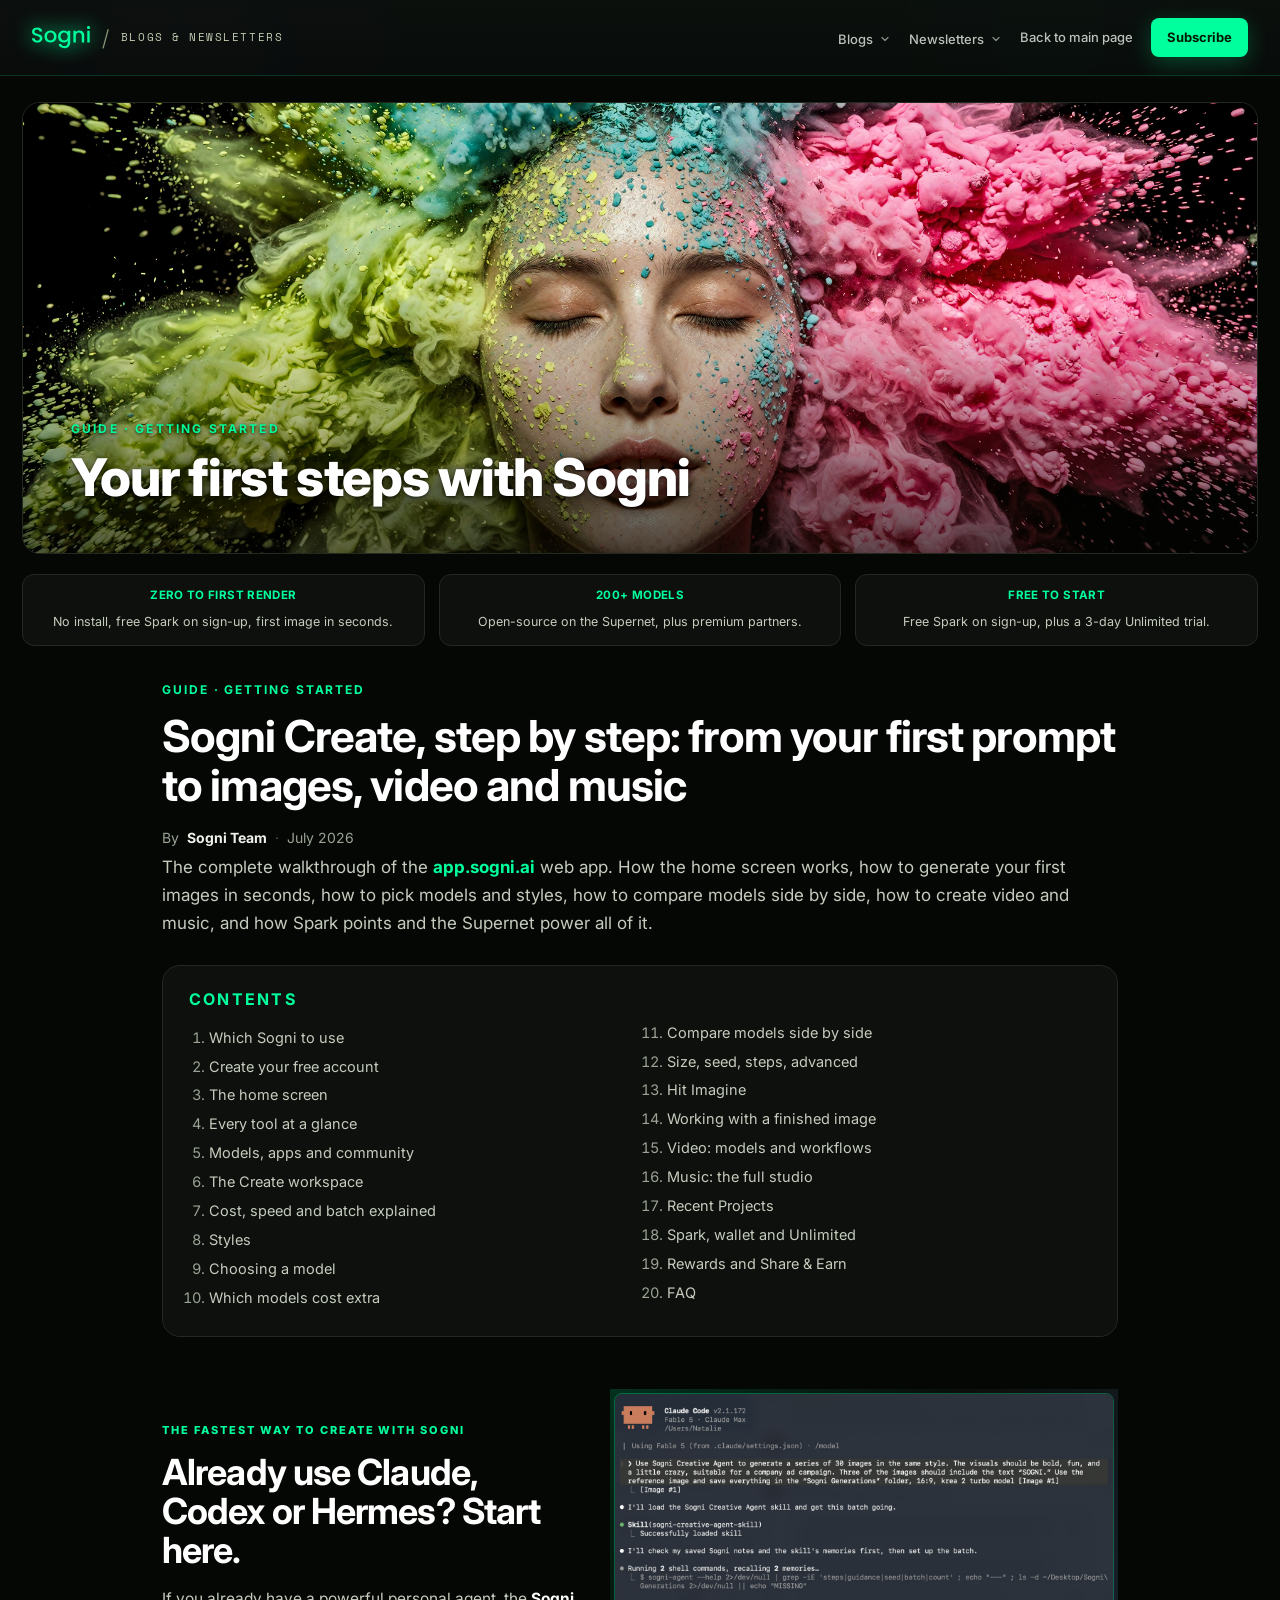
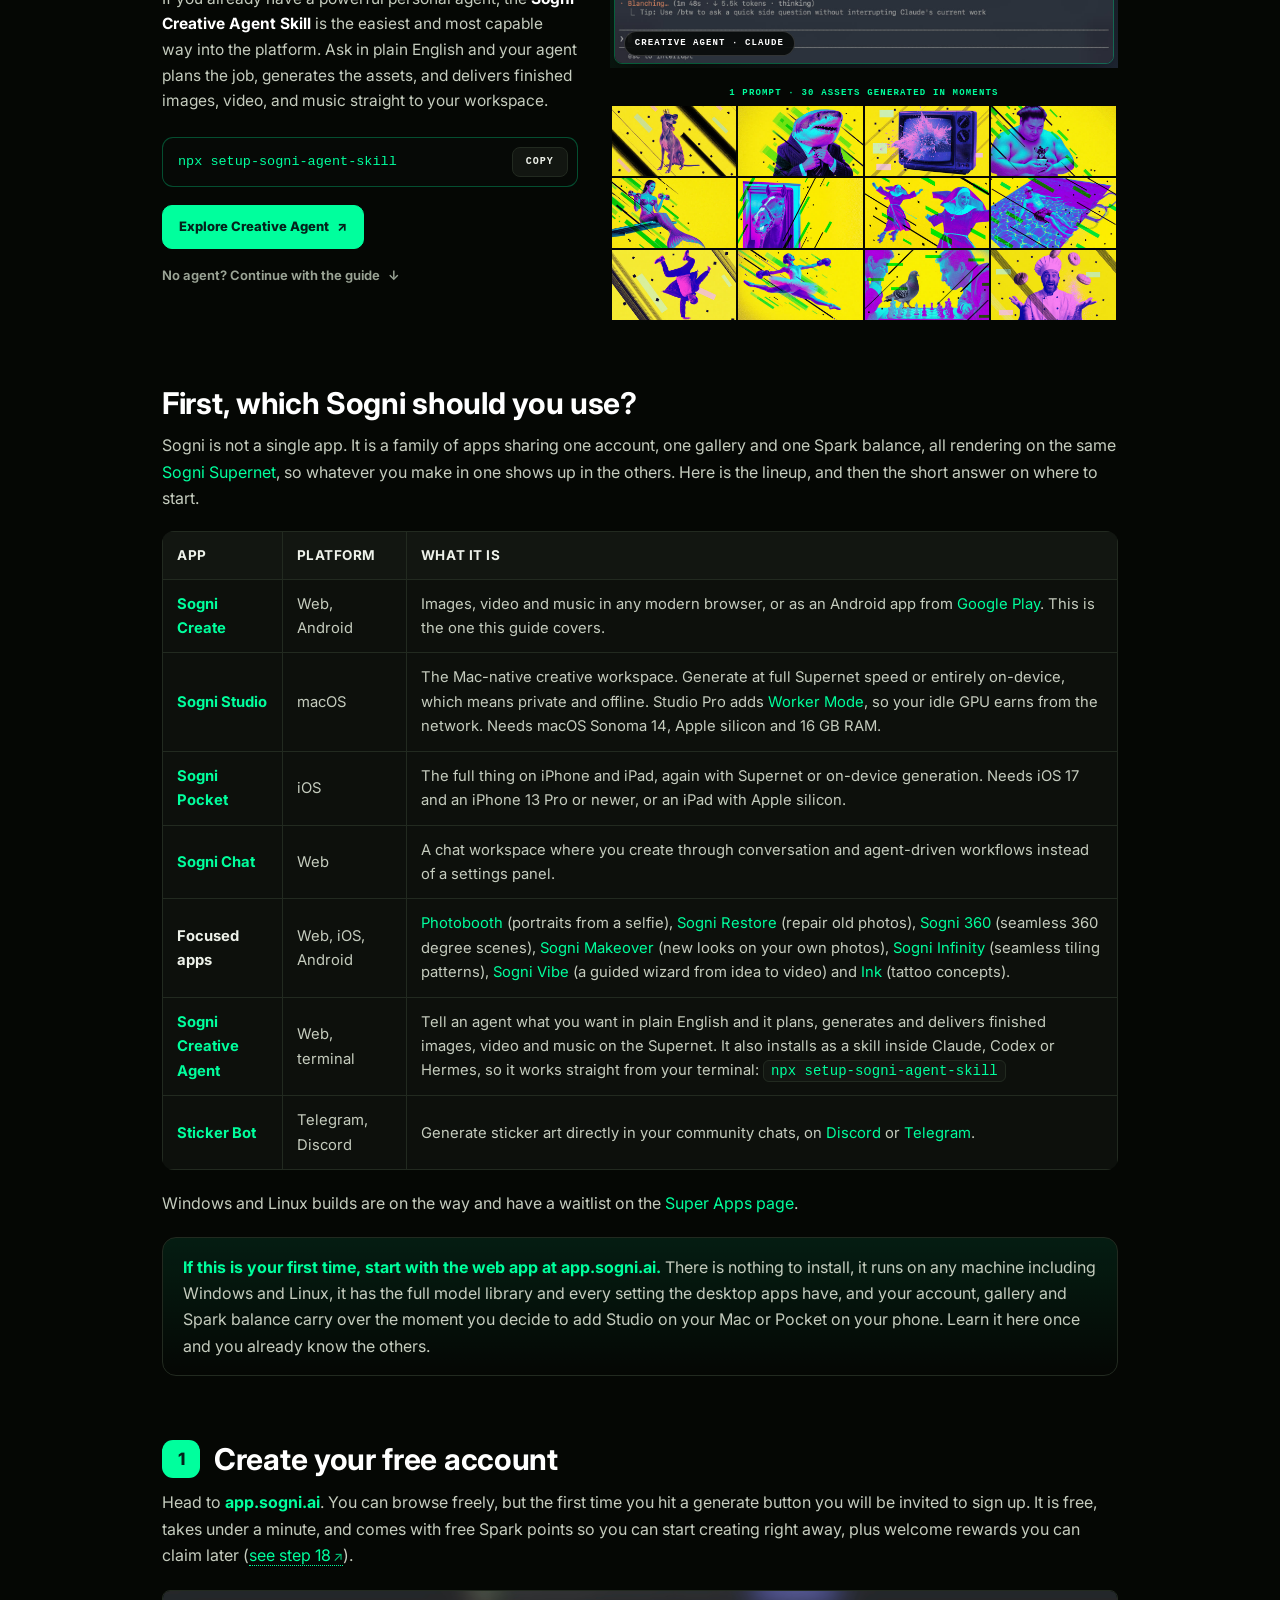
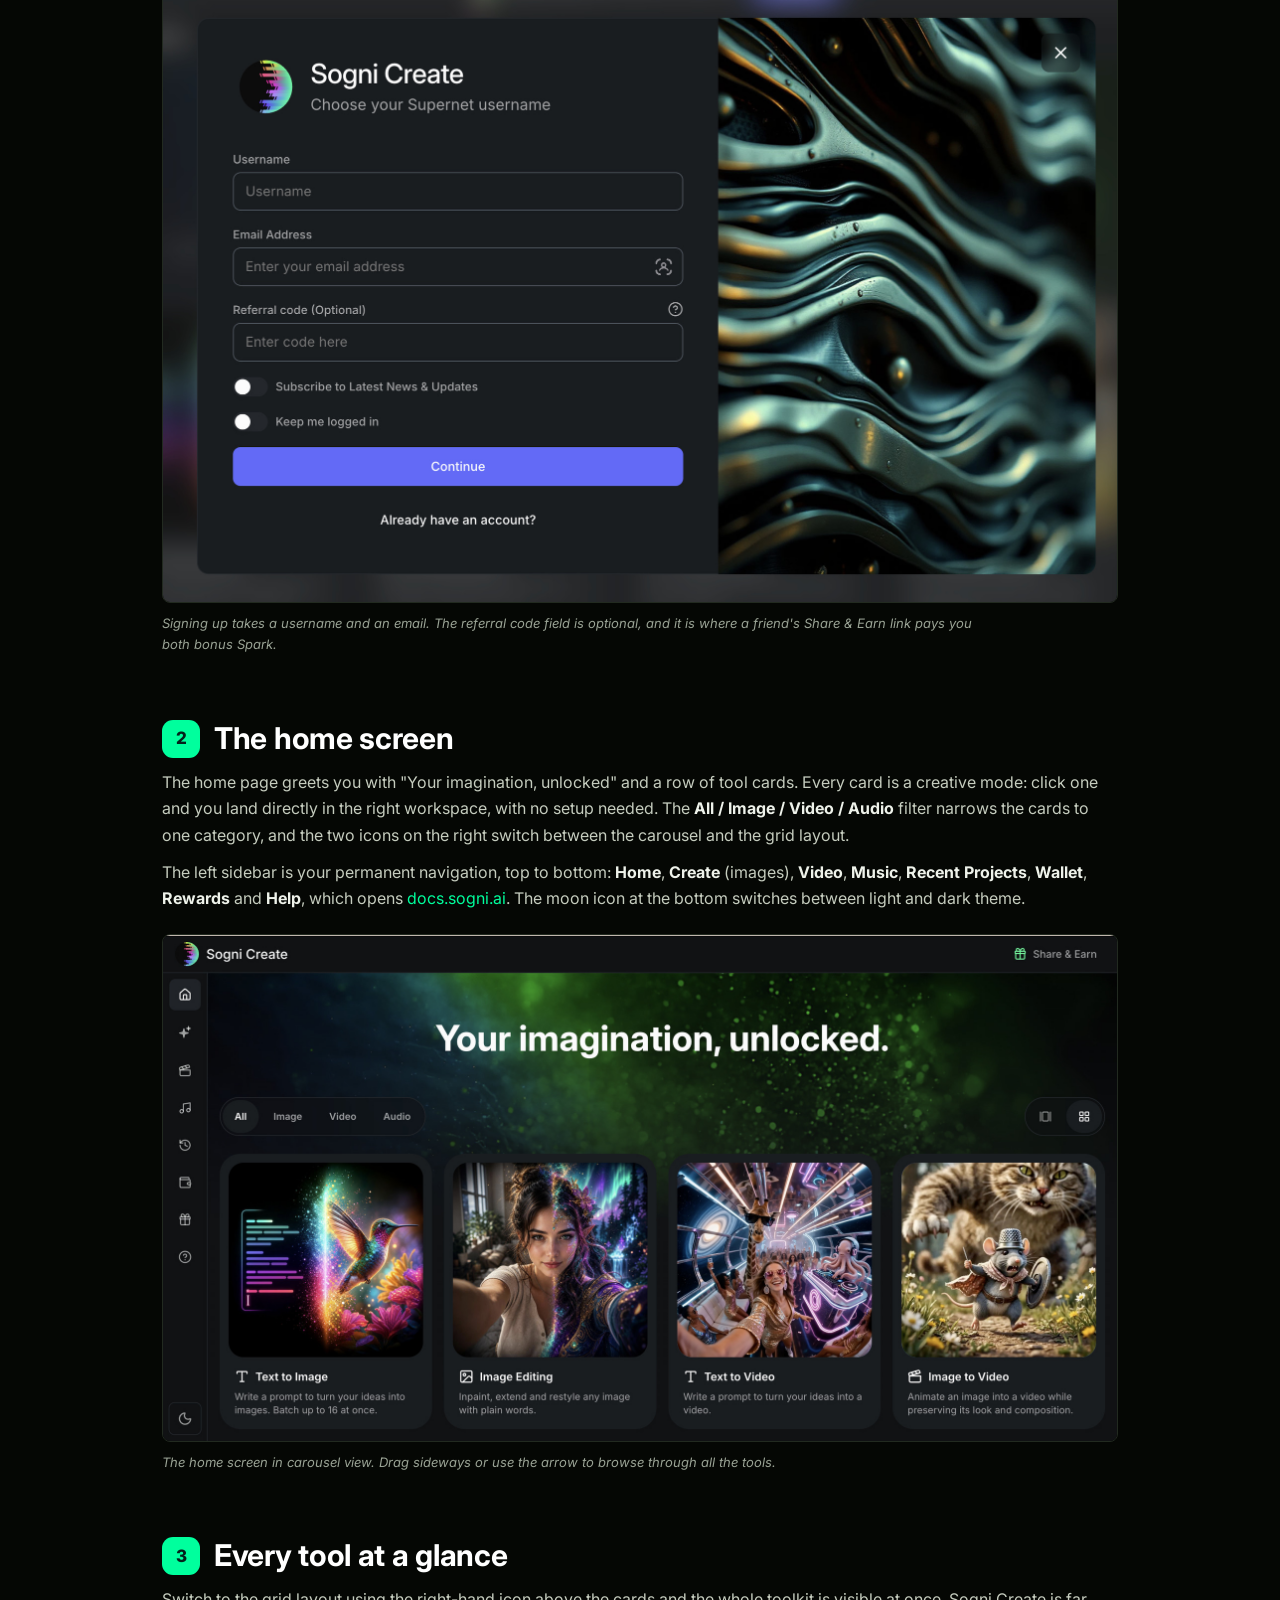
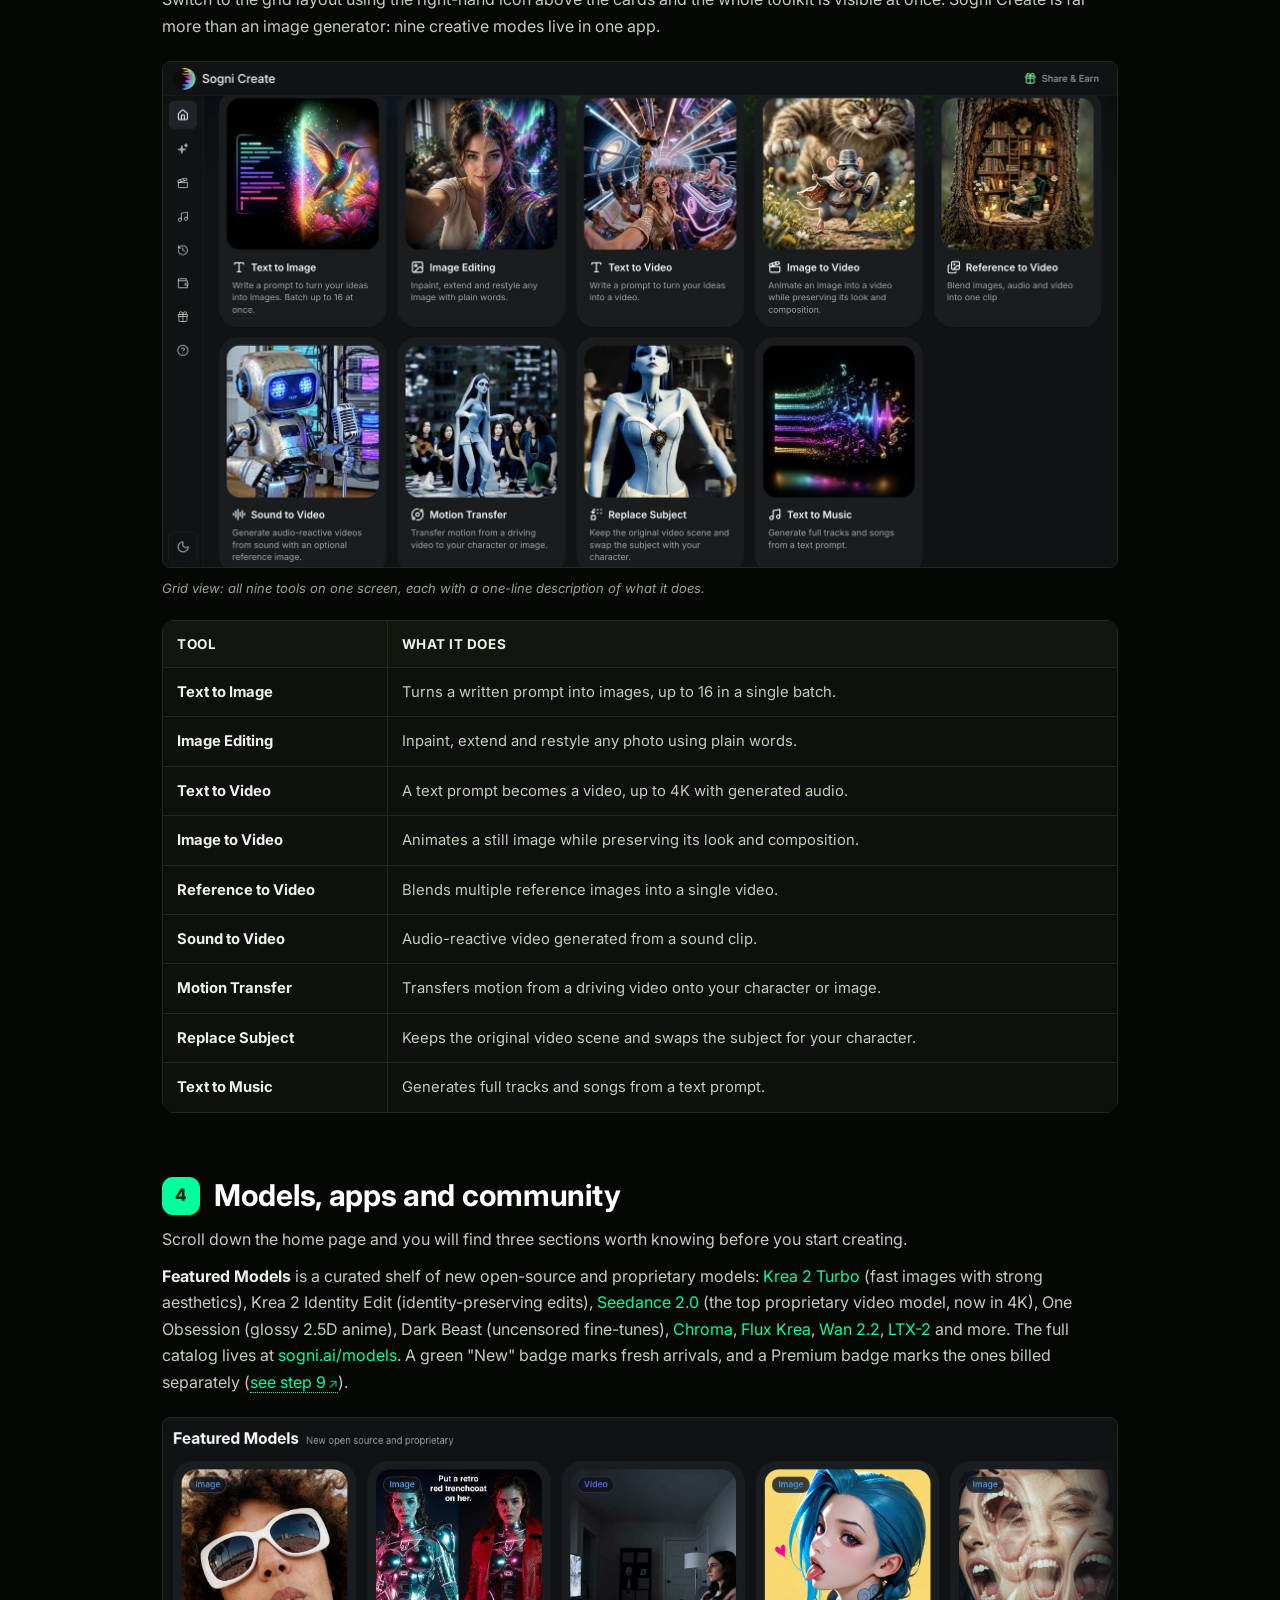
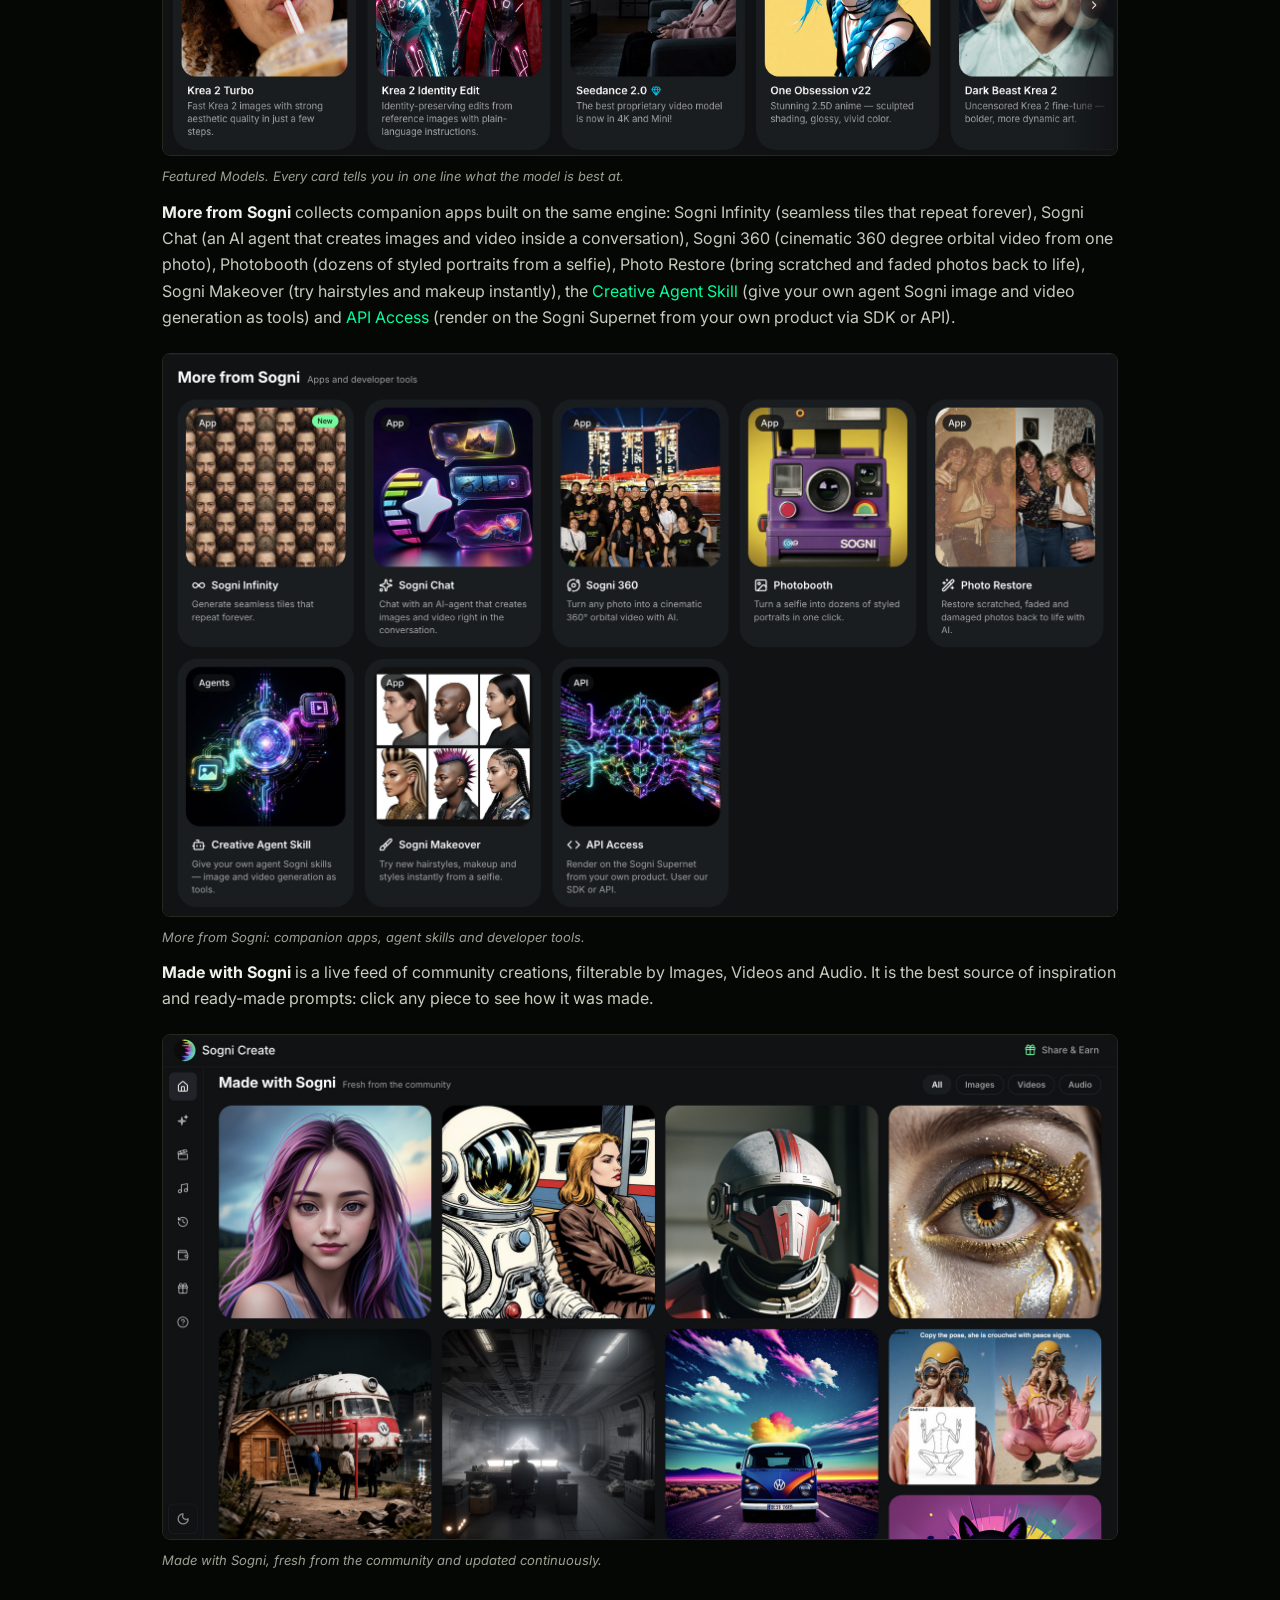
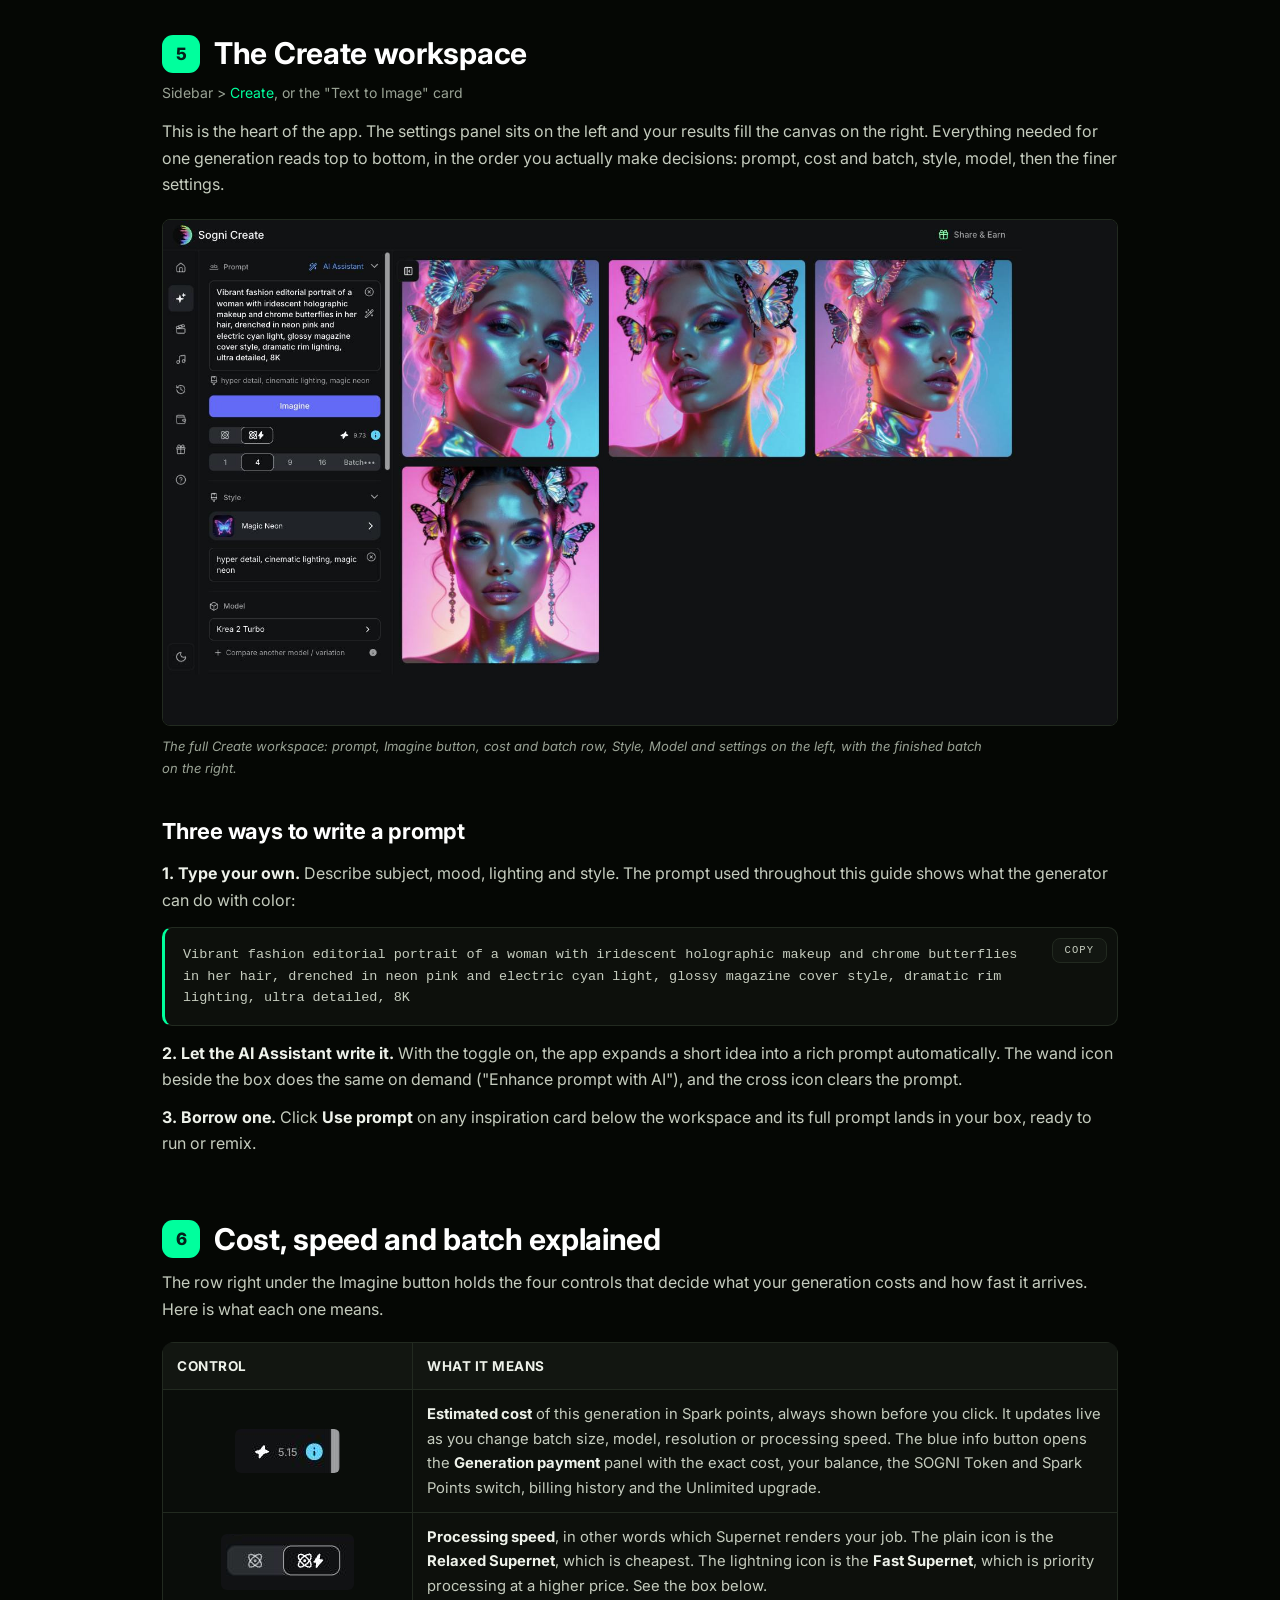
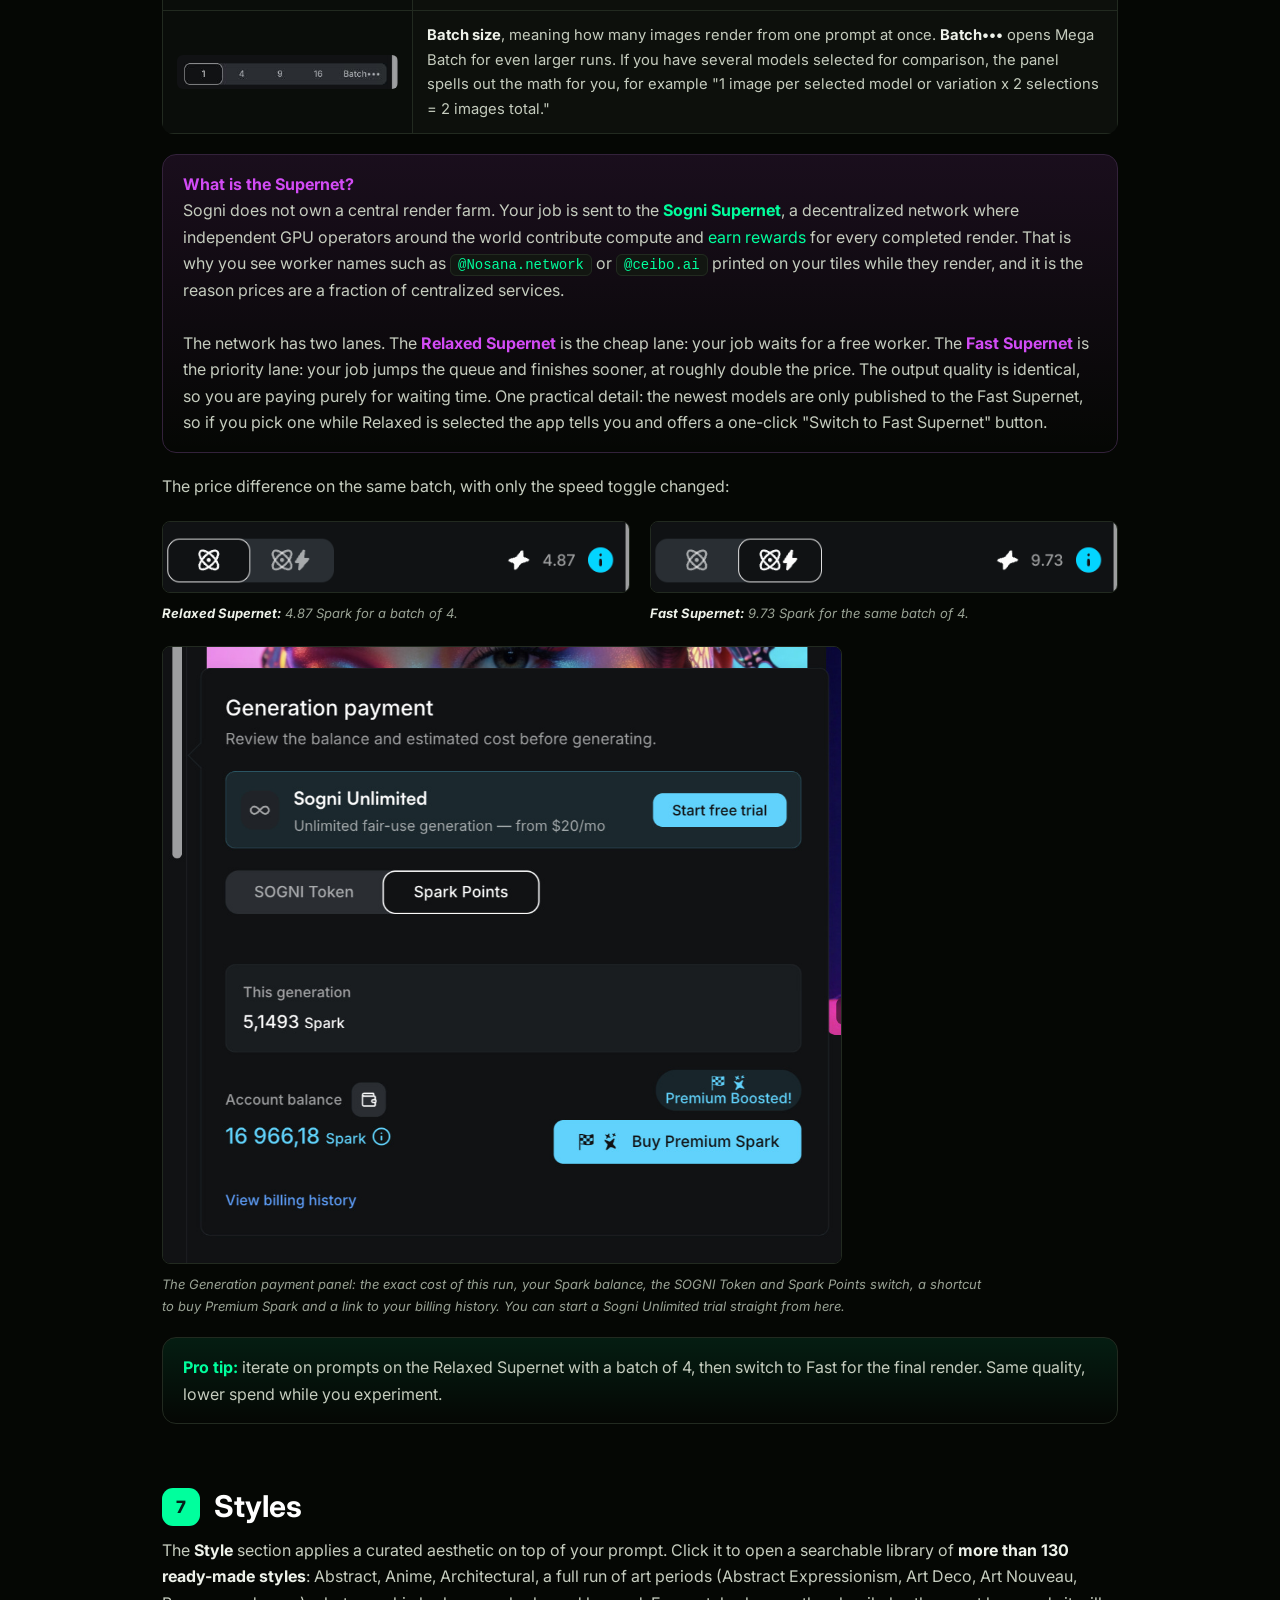
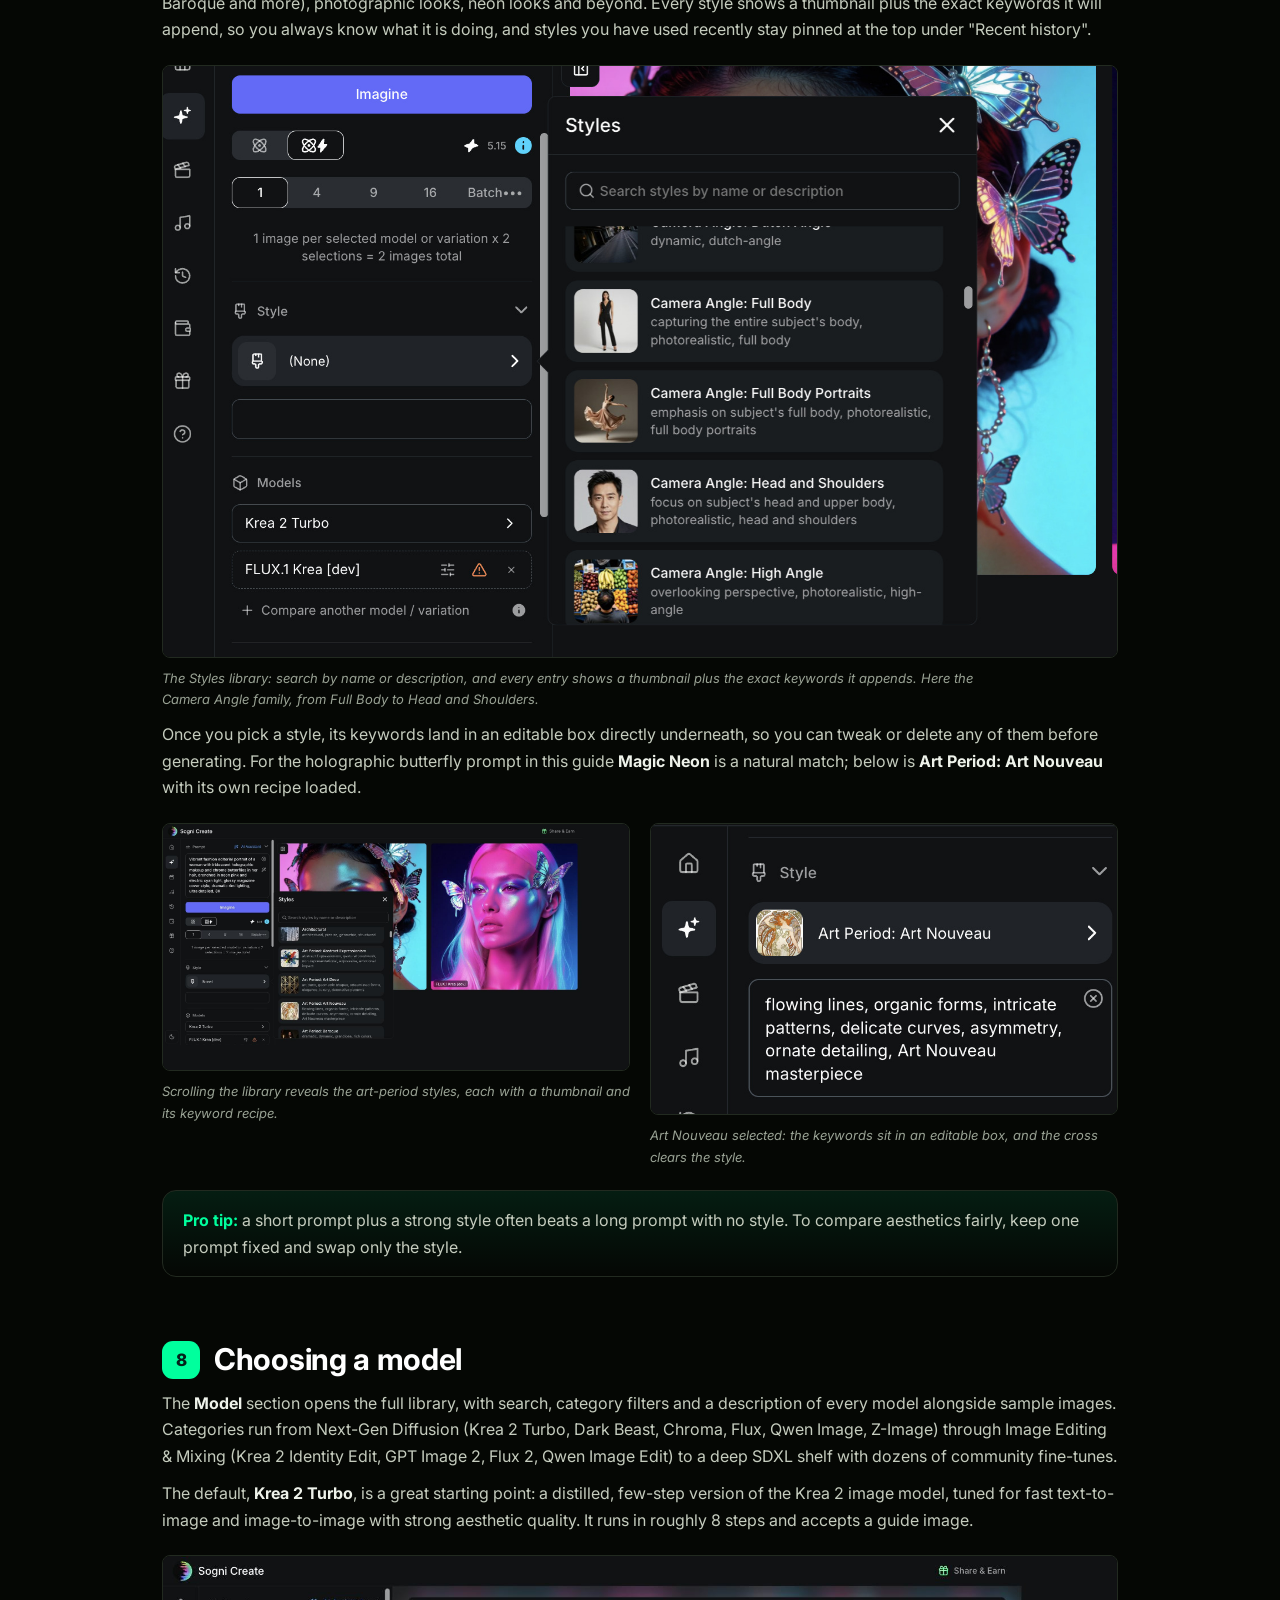
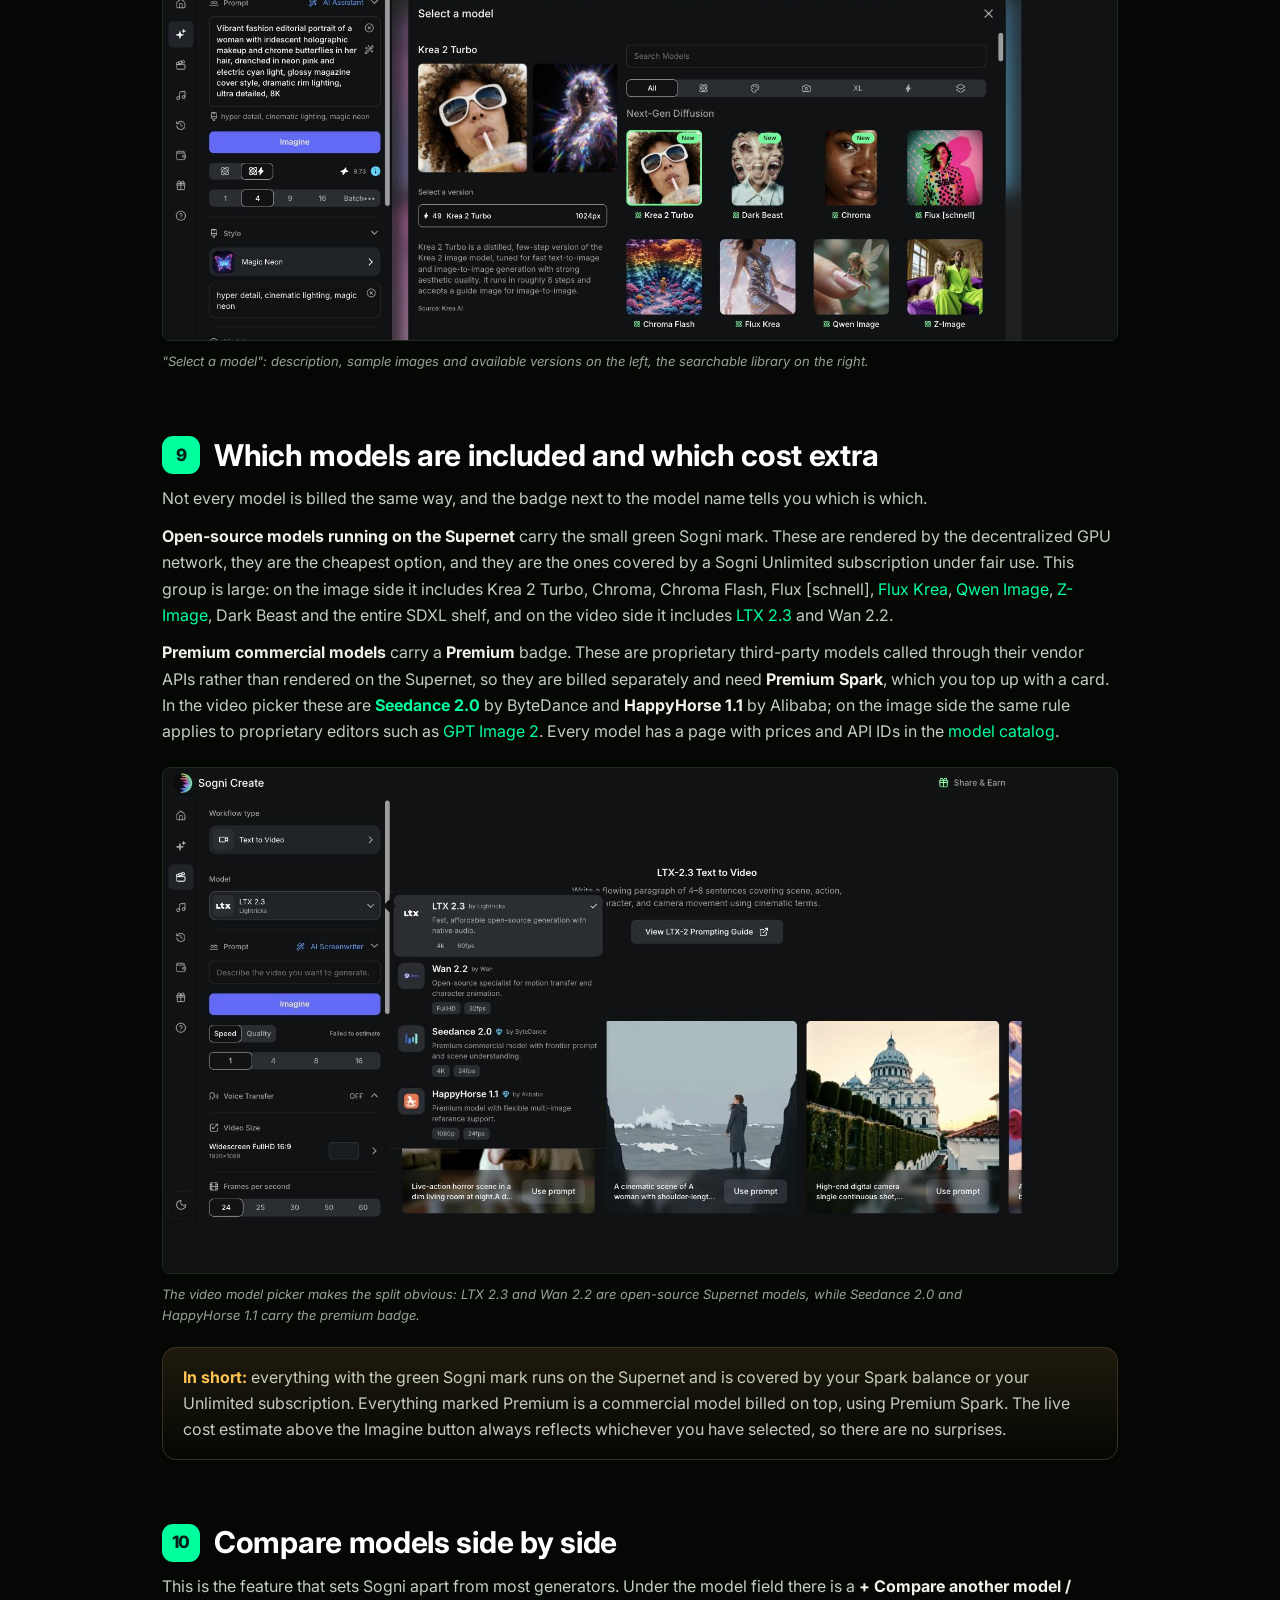
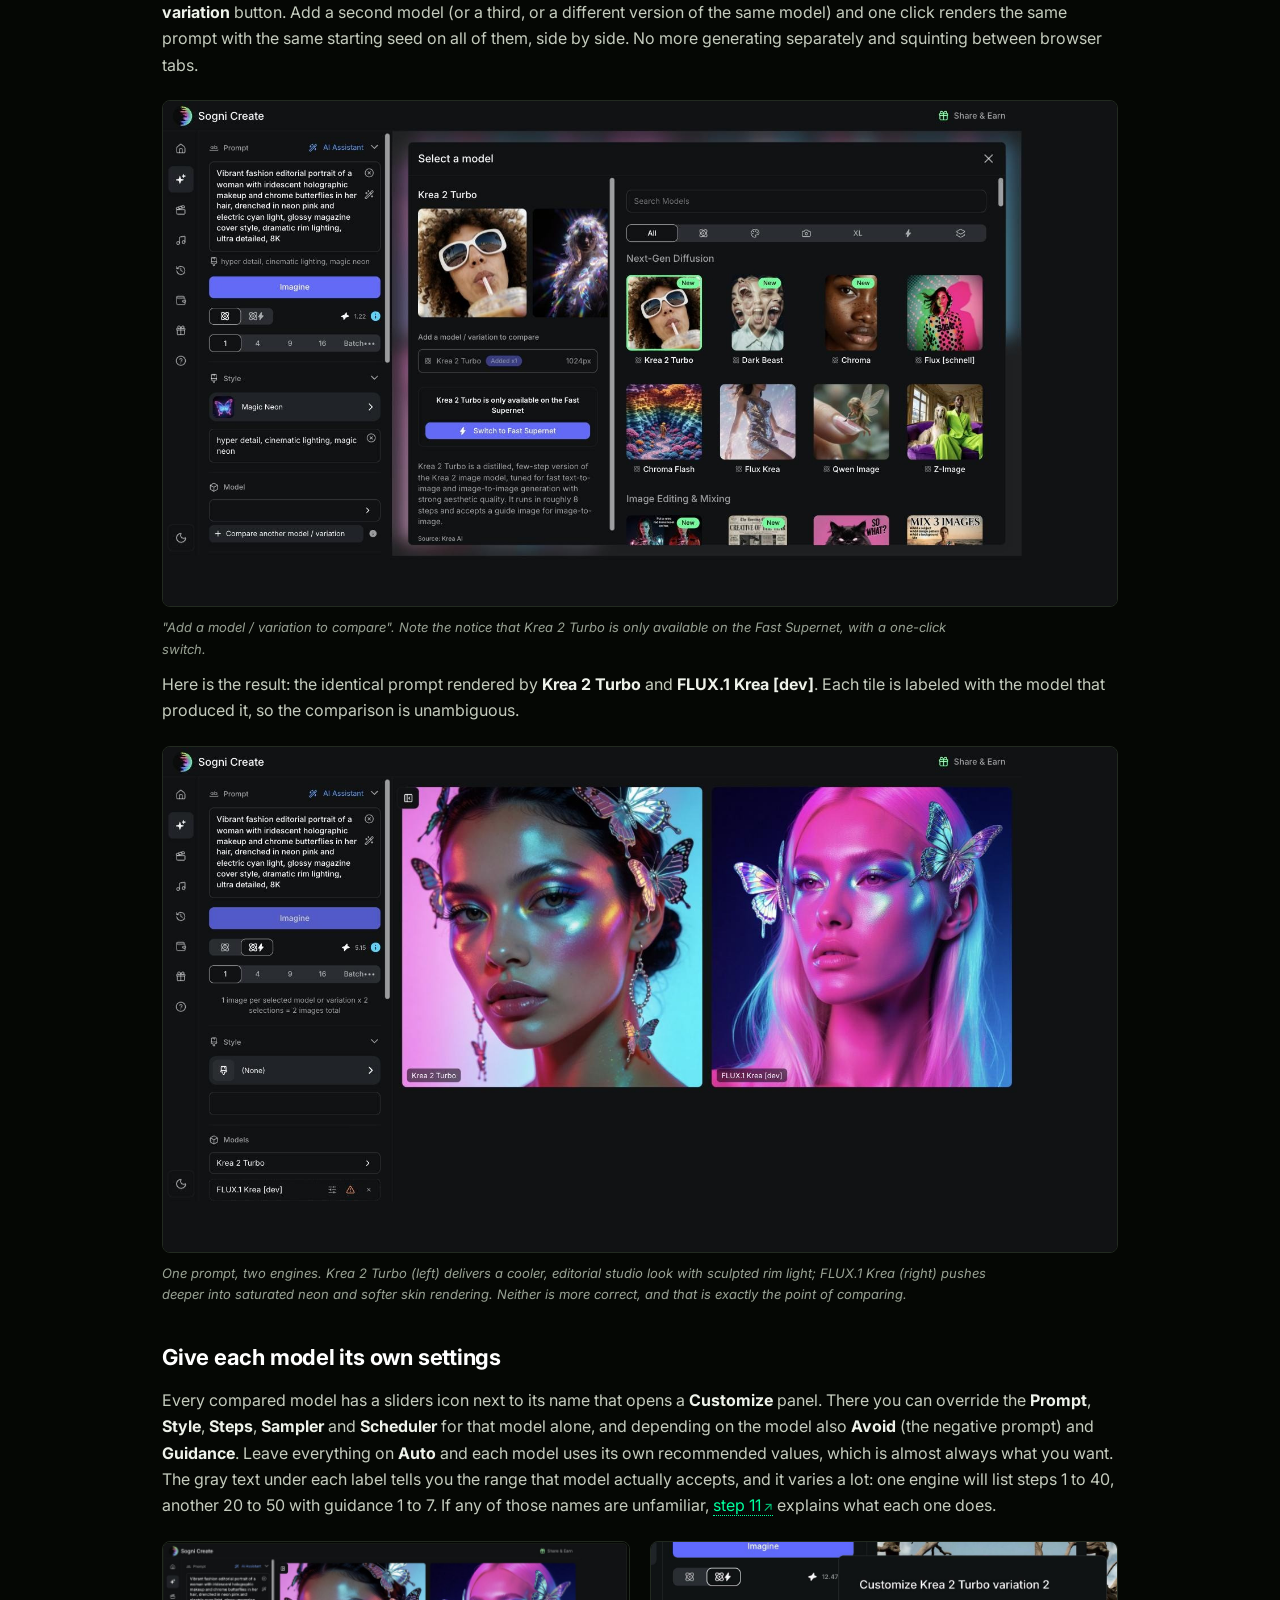
==== onboarding/index.html @ 3fb86280 "fix: open up agent preface layout" ====
<!DOCTYPE html>
<html lang="en-US">
<head>
<meta charset="UTF-8">
<meta name="viewport" content="width=device-width, initial-scale=1.0, viewport-fit=cover">

  <link rel="icon" type="image/png" sizes="32x32" href="https://blog.sogni.ai/assets/sogni-favicon-32.png?v=sogni1">
  <link rel="shortcut icon" type="image/png" href="https://blog.sogni.ai/assets/sogni-favicon-32.png?v=sogni1">
  <link rel="apple-touch-icon" sizes="256x256" href="https://blog.sogni.ai/assets/sogni-apple-touch.png?v=sogni1">
<title>Your First Steps with Sogni | The Complete Sogni Create Guide</title>
<meta name="description" content="The complete walkthrough of Sogni Create on the web: home screen, prompts, Spark costs, the Supernet, 130+ styles, the model library, side-by-side model comparison, LoRAs, video, music and rewards.">
<link rel="canonical" href="https://natalieart.github.io/blogs-newsletters/onboarding/">
<meta property="og:type" content="article">
<meta property="og:site_name" content="Sogni">
<meta property="og:url" content="https://natalieart.github.io/blogs-newsletters/onboarding/">
<meta property="og:title" content="Your first steps with Sogni">
<meta property="og:description" content="From your first prompt to images, video and music. Every panel, every setting and every cost in the Sogni Create web app, explained in order.">
<meta property="og:image" content="https://natalieart.github.io/blogs-newsletters/onboarding/assets/hero.jpg?v=onboarding-20260730">
<meta property="og:image:secure_url" content="https://natalieart.github.io/blogs-newsletters/onboarding/assets/hero.jpg?v=onboarding-20260730">
<meta property="og:image:width" content="2048">
<meta property="og:image:height" content="935">
<meta property="og:image:alt" content="Your first steps with Sogni — the complete Sogni Create guide.">
<meta name="twitter:card" content="summary_large_image">
<meta name="twitter:title" content="Your first steps with Sogni">
<meta name="twitter:description" content="From your first prompt to images, video and music. The complete guide to the Sogni Create web app.">
<meta name="twitter:image" content="https://natalieart.github.io/blogs-newsletters/onboarding/assets/hero.jpg?v=onboarding-20260730">
<meta name="twitter:image:alt" content="Your first steps with Sogni — the complete Sogni Create guide.">
<meta property="article:author" content="Sogni Team">
<meta property="article:published_time" content="2026-07-30">
<style>

  :root{
    --bg:#050704; --panel:#0d100c; --panel-2:#121611; --line:#222a20;
    --ink:#eef2ea; --muted:#9aa395; --soft:#c5ccbe;
    --accent:#00ff9d; --on-accent:#04221b; --magenta:#d24bf5;
    --radius:18px; --colw:1000px; --maxw:1440px;
  }
  *{box-sizing:border-box}
  html{scroll-behavior:smooth}
  body{margin:0;background:var(--bg);color:var(--ink);
    font-family:-apple-system,BlinkMacSystemFont,"Segoe UI",Inter,Helvetica,Arial,sans-serif;
    line-height:1.65;-webkit-font-smoothing:antialiased;overflow-x:hidden;font-size:16px}
  a{color:var(--accent);text-decoration:none}
  a:hover{text-decoration:underline}
  img,video{max-width:100%;display:block}

  .band{max-width:var(--maxw);margin:0 auto;padding:0 22px}
  .wrap{max-width:var(--colw);margin:0 auto;padding:34px 22px 90px}

  /* hero banner */
  .hero-banner{position:relative;margin:0 auto;max-width:var(--maxw);border-radius:var(--radius);
    overflow:hidden;border:1px solid var(--line);background:#050704}
  .hero-banner img{width:100%;height:clamp(300px,50vh,520px);object-fit:cover;object-position:center 68%}
  .hero-banner .hero-scrim{position:absolute;inset:0;pointer-events:none;
    background:linear-gradient(180deg,rgba(4,6,3,0) 0%,rgba(4,6,3,0) 46%,rgba(4,6,3,.28) 74%,rgba(4,6,3,.62) 100%)}
  .hero-banner .hero-cap{position:absolute;left:0;right:0;bottom:0;padding:clamp(20px,4.4vw,48px)}
  .hero-banner .hero-eyebrow{display:block;font-size:12px;letter-spacing:.18em;text-transform:uppercase;
    color:var(--accent);font-weight:700;margin-bottom:12px;text-shadow:0 1px 3px rgba(0,0,0,.8),0 3px 14px rgba(0,0,0,.55)}
  .hero-banner .hero-h{font-size:clamp(26px,4.4vw,52px);line-height:1.06;letter-spacing:-.02em;margin:0;
    color:#fff;font-weight:800;max-width:22ch;
    text-shadow:0 1px 3px rgba(0,0,0,.6),0 3px 14px rgba(0,0,0,.5),0 8px 40px rgba(0,0,0,.35)}

  /* quick facts */
  .pills{display:flex;flex-wrap:wrap;gap:14px;margin:20px auto 0;max-width:var(--maxw);padding:0 22px}
  .pill{flex:1 1 240px;background:var(--panel);border:1px solid var(--line);border-radius:12px;padding:11px 15px;text-align:center}
  .pill b{display:block;color:var(--accent);font-size:11.5px;letter-spacing:.03em;text-transform:uppercase;margin-bottom:2px}
  .pill span{color:var(--soft);font-size:12.5px;line-height:1.4}

  /* typography */
  .eyebrow{display:block;font-size:12px;letter-spacing:.16em;text-transform:uppercase;color:var(--accent);margin-bottom:12px;font-weight:700}
  h1.title{font-size:clamp(28px,4.4vw,44px);line-height:1.12;margin:.1em 0 .35em;letter-spacing:-.02em;color:#fff}
  .lead{font-size:17px;color:var(--soft);margin:0 0 6px}
  .byline{display:flex;flex-wrap:wrap;align-items:center;gap:8px;color:var(--muted);font-size:14px;margin:10px 0 4px}
  .byline b{color:var(--ink);font-weight:700}
  .byline .sep{opacity:.5}

  h2{font-size:clamp(22px,3vw,30px);line-height:1.18;margin:64px 0 8px;letter-spacing:-.01em;
    color:#fff;scroll-margin-top:96px;display:flex;align-items:center;gap:14px}
  h2 .stepnum{flex:none;display:inline-flex;align-items:center;justify-content:center;background:var(--accent);
    color:var(--on-accent);border-radius:11px;width:38px;height:38px;font-size:17px;font-weight:800;
    margin:0;line-height:1}
  .toc h2{display:block}
  h3{font-size:clamp(18px,2.1vw,22px);margin:34px 0 6px;letter-spacing:-.01em;color:#fff}
  p{margin:11px 0;color:var(--soft)}
  strong,b{color:var(--ink)}
  .sub{color:var(--muted);font-size:14px;margin:0 0 14px}

  /* contents */
  .toc{background:var(--panel);border:1px solid var(--line);border-radius:var(--radius);padding:24px 26px;margin:28px 0 6px}
  .toc h2{margin:0 0 12px;font-size:16px;letter-spacing:.14em;text-transform:uppercase;color:var(--accent)}
  .toc ol{margin:0;padding-left:20px;columns:2;column-gap:34px;color:var(--muted)}
  .toc li{margin:5px 0;font-size:14.5px}
  .toc a{color:var(--soft)}
  .toc a:hover{color:var(--accent);text-decoration:none}

  /* agent-first preface */
  .agent-preface{margin:52px 0 34px;border:0;border-radius:0;overflow:visible;background:none;box-shadow:none}
  .agent-preface-grid{display:grid;grid-template-columns:minmax(0,.9fr) minmax(400px,1.1fr);align-items:center;gap:32px;min-height:0}
  .agent-preface-copy{display:flex;flex-direction:column;justify-content:center;padding:0}
  .agent-preface-label{display:block;margin:0 0 14px;color:var(--accent);font-size:11px;font-weight:800;
    letter-spacing:.18em;text-transform:uppercase}
  .agent-preface h2{display:block;margin:0 0 16px;font-size:clamp(25px,3.2vw,36px);line-height:1.08;
    letter-spacing:-.025em;scroll-margin-top:110px}
  .agent-preface p{margin:0;color:var(--soft);font-size:15.5px;line-height:1.65}
  .agent-preface p strong{color:#fff}
  .agent-command{display:flex;align-items:center;gap:12px;margin:23px 0 18px;padding:9px 9px 9px 15px;
    border:1px solid rgba(0,255,157,.28);border-radius:11px;background:#060906;min-width:0}
  .agent-command code{flex:1;min-width:0;padding:0;border:0;background:transparent;color:var(--accent);
    font-size:13.5px;white-space:nowrap;overflow-x:auto;scrollbar-width:thin}
  .agent-copy{flex:none;border:1px solid var(--line);border-radius:8px;background:var(--panel-2);color:var(--ink);
    padding:9px 13px;font:700 10px/1 ui-monospace,SFMono-Regular,Menlo,monospace;letter-spacing:.1em;
    text-transform:uppercase;cursor:pointer;transition:background .18s,border-color .18s,color .18s}
  .agent-copy:hover,.agent-copy:focus-visible{border-color:var(--accent);color:var(--accent);outline:none}
  .agent-copy.done{background:var(--accent);border-color:var(--accent);color:var(--on-accent)}
  .agent-preface-actions{display:flex;align-items:center;flex-wrap:wrap;gap:12px}
  .agent-preface-actions a{display:inline-flex;align-items:center;justify-content:center;gap:8px;min-height:44px;
    border-radius:10px;padding:10px 16px;font-size:13px;font-weight:800;transition:transform .18s,border-color .18s,color .18s}
  .agent-preface-actions a:hover{text-decoration:none;transform:translateY(-1px)}
  .agent-preface-actions .agent-primary{background:var(--accent);border:1px solid var(--accent);color:var(--on-accent)}
  .agent-preface-actions .agent-secondary{min-height:0;border:0;border-radius:0;background:transparent;color:var(--muted);
    padding:4px 0;justify-content:flex-start;font-weight:650}
  .agent-preface-actions .agent-secondary:hover{border-color:transparent;color:var(--accent);transform:none;text-decoration:underline}
  .agent-preface-media{display:flex;flex-direction:column;min-width:0;background:transparent;border:0}
  .agent-demo-shot{position:relative;padding:4px;background:linear-gradient(135deg,rgba(0,255,157,.18),#0b100c 44%,#202836);overflow:hidden}
  .agent-demo-shot img{display:block;width:100%;height:auto;object-fit:contain;border:1px solid rgba(0,255,157,.3);
    border-radius:8px;box-shadow:0 14px 34px rgba(0,0,0,.32);cursor:zoom-in}
  .agent-demo-label{position:absolute;left:14px;bottom:12px;padding:7px 10px;border:1px solid rgba(255,255,255,.16);
    border-radius:999px;background:rgba(4,7,4,.82);color:#fff;backdrop-filter:blur(8px);
    font:700 9px/1 ui-monospace,SFMono-Regular,Menlo,monospace;letter-spacing:.12em;text-transform:uppercase}
  .agent-result-wall{margin-top:12px;background:transparent;border-top:0}
  .agent-result-caption{padding:9px 12px 8px;color:var(--accent);font:800 9px/1 ui-monospace,SFMono-Regular,Menlo,monospace;
    letter-spacing:.13em;text-align:center;text-transform:uppercase}
  .agent-result-grid{display:grid;grid-template-columns:repeat(4,minmax(0,1fr));gap:2px;padding:0 2px 2px;background:#050705}
  .agent-result-tile{position:relative;overflow:hidden;aspect-ratio:16/9;background:#0a0d0a}
  .agent-result-image,.agent-result-video,.agent-result-poster{display:block;width:100%;height:100%;aspect-ratio:16/9;object-fit:contain;background:#0a0d0a}
  .agent-result-poster{display:none}
  @media(max-width:860px){
    .agent-preface-grid{grid-template-columns:1fr;gap:26px}
    .agent-preface-media{order:-1;border:0}
  }
  @media(max-width:520px){
    .agent-preface{margin:36px 0 28px}
    .agent-preface-copy{padding:0}
    .agent-preface h2{font-size:25px}
    .agent-preface p{font-size:14.5px}
    .agent-command{align-items:stretch;flex-direction:column;padding:13px;margin:20px 0 16px}
    .agent-command code{width:100%;font-size:12px;padding:2px 0 5px}
    .agent-copy{width:100%;padding:11px 13px}
    .agent-preface-actions{align-items:stretch;flex-direction:column}
    .agent-preface-actions a{width:100%}
    .agent-preface-actions .agent-secondary{width:auto;align-self:flex-start}
    .agent-demo-label{left:10px;bottom:9px;font-size:8px}
    .agent-result-grid{grid-template-columns:repeat(3,minmax(0,1fr))}
    .agent-result-caption{font-size:8px}
  }
  @media(prefers-reduced-motion:reduce){
    .agent-result-video{display:none}
    .agent-result-poster{display:block}
  }

  /* figures */
  figure{margin:22px 0 8px}
  figure img{width:100%;height:auto;border:1px solid var(--line);border-radius:8px;display:block;background:#0a0d0a}
  figure.small img{max-width:680px}
  figure.closing{margin:56px 0 0;position:relative;border-radius:16px;overflow:hidden;border:1px solid var(--line)}
  figure.closing img{border:0;border-radius:0;display:block}
  figure.closing figcaption{position:absolute;left:0;right:0;bottom:0;margin:0;padding:26px 24px 20px;
    text-align:center;font-size:14.5px;color:#fff;font-style:normal;max-width:none;letter-spacing:.02em;
    text-shadow:0 1px 3px rgba(0,0,0,.7),0 3px 14px rgba(0,0,0,.5);
    background:linear-gradient(180deg,rgba(4,6,3,0),rgba(4,6,3,.55))}
  figcaption{color:var(--muted);font-size:13px;margin-top:10px;font-style:italic;max-width:830px}
  .cols2{display:grid;grid-template-columns:1fr 1fr;gap:20px;align-items:start;margin:22px 0}
  .cols2 figure{margin:0}
  .cols2 figure img{max-width:none}
  @media(max-width:720px){.cols2{grid-template-columns:1fr}}

  /* callouts */
  .tip,.warn,.info{border:1px solid var(--line);border-radius:14px;padding:16px 20px;margin:20px 0;color:var(--soft)}
  .tip{background:linear-gradient(180deg,rgba(0,255,157,.09),rgba(0,255,157,0))}
  .tip b{color:var(--accent)}
  .warn{background:linear-gradient(180deg,rgba(255,196,84,.10),rgba(255,196,84,0));border-color:#3b3320}
  .warn b{color:#ffc454}
  .info{background:linear-gradient(180deg,rgba(210,75,245,.10),rgba(210,75,245,0));border-color:#33223b}
  .info b{color:var(--magenta)}
  .promo{background:linear-gradient(135deg,rgba(0,255,157,.14),rgba(0,255,157,.03));
    border:1px solid var(--line);border-radius:16px;padding:22px 26px;margin:22px 0;color:var(--soft)}
  .promo b{color:var(--accent)}
  .promo .big{font-size:20px;font-weight:800;display:block;margin-bottom:6px;color:#fff;letter-spacing:-.01em}

  /* code + prompt */
  code,kbd{background:var(--panel-2);border:1px solid var(--line);border-radius:6px;padding:2px 7px;
    font-size:14px;font-family:ui-monospace,SFMono-Regular,Menlo,monospace;color:var(--accent)}
  .promptbox{position:relative;background:var(--panel);border:1px solid var(--line);border-left:3px solid var(--accent);
    border-radius:10px;padding:16px 18px;font-family:ui-monospace,SFMono-Regular,Menlo,monospace;
    font-size:13.5px;line-height:1.6;margin:14px 0;color:var(--soft)}
  .promptbox .ptext{display:block;padding-right:78px}
  .promptbox .pcopy{position:absolute;top:10px;right:10px;background:var(--panel-2);border:1px solid var(--line);
    color:var(--soft);font-family:inherit;font-size:10.5px;letter-spacing:.1em;text-transform:uppercase;
    padding:6px 12px;border-radius:8px;cursor:pointer;line-height:1;transition:.15s}
  .promptbox .pcopy:hover{color:var(--ink);border-color:var(--accent)}
  .promptbox .pcopy.done{background:var(--accent);color:var(--on-accent);border-color:var(--accent)}

  /* tables */
  table{border-collapse:collapse;width:100%;margin:20px 0;font-size:14.8px;
    background:var(--panel);border-radius:12px;overflow:hidden}
  th,td{border:1px solid var(--line);padding:12px 14px;text-align:left;vertical-align:middle;color:var(--soft)}
  th{background:var(--panel-2);color:var(--ink);font-weight:700;font-size:13.5px;
    letter-spacing:.04em;text-transform:uppercase}
  td b{color:var(--ink)}
  td.mdl{white-space:nowrap}
  td.mdl .sub{white-space:normal}
  td.ico{width:200px;text-align:center;background:#0a0d0a;padding:14px}
  td.ico img{max-width:100%;height:auto;display:block;margin:0 auto;border-radius:6px;border:0}
  td.ico.wide{width:250px}
  @media(max-width:720px){
    .band,.wrap,.pills{padding-left:14px;padding-right:14px}
    .wrap{padding-top:26px;padding-bottom:64px}
    .hero-banner{border-radius:14px}
    .hero-banner img{height:clamp(240px,70vw,300px);object-position:center 68%}
    .hero-banner .hero-cap{padding:18px}
    .hero-banner .hero-h{font-size:clamp(25px,8vw,34px);max-width:18ch}
    .hero-banner .hero-eyebrow{font-size:10px;margin-bottom:8px}
    .pills{gap:10px}
    .pill{flex-basis:100%;padding:10px 12px}
    .toc{padding:20px 18px}
    .toc ol{columns:1}
    h2{margin-top:48px;align-items:flex-start}
    table{display:block;max-width:100%;overflow-x:auto;-webkit-overflow-scrolling:touch;font-size:14px}
    th,td{min-width:120px;padding:9px 10px}
    td.ico,td.ico.wide{min-width:160px}
    .promptbox{padding:48px 14px 14px}
    .promptbox .ptext{padding-right:0;overflow-wrap:anywhere}
    .btn{width:100%;justify-content:center}
    .cta-hero{padding:30px 18px}
  }

  /* faq */
  .xref{color:var(--accent);border-bottom:1px dotted currentColor;white-space:nowrap}
  .xref::after{content:'\2197';font-size:.82em;margin-left:2px;opacity:.8}
  .xref:hover{text-decoration:none;filter:brightness(1.15)}
  .badge{display:inline-block;font-size:10px;font-weight:800;letter-spacing:.12em;text-transform:uppercase;
    padding:4px 10px;border-radius:999px;white-space:nowrap;margin:6px 0 2px;line-height:1}
  .badge.premium{background:rgba(210,75,245,.16);color:#e79bff;border:1px solid rgba(210,75,245,.45)}
  .badge.open{background:rgba(0,255,157,.13);color:var(--accent);border:1px solid rgba(0,255,157,.38)}
  .faq{margin:8px 0 0}
  .faq-item{border:1px solid var(--line);border-radius:12px;background:var(--panel);margin:10px 0;overflow:hidden}
  .faq-item summary{cursor:pointer;padding:15px 20px;font-weight:700;color:var(--ink);font-size:16.5px;list-style:none;
    display:flex;align-items:center;justify-content:space-between;gap:14px}
  .faq-item summary::-webkit-details-marker{display:none}
  .faq-item summary::after{content:'+';color:var(--accent);font-size:22px;font-weight:700;line-height:1}
  .faq-item[open] summary::after{content:'\2212'}
  .faq-item[open] summary{color:var(--accent)}
  .faq-item summary:hover{color:var(--accent)}
  .faq-item > div{padding:0 20px 18px;color:var(--soft)}

  /* cta */
  .cta-hero{background:linear-gradient(135deg,rgba(0,255,157,.13),rgba(0,255,157,.03));
    border:1px solid var(--line);border-radius:18px;padding:38px 30px;text-align:center;margin:56px 0 0}
  .cta-hero .cta-eyebrow{display:block;font-size:12px;letter-spacing:.16em;text-transform:uppercase;
    color:var(--accent);font-weight:700;margin-bottom:12px}
  .cta-hero h3{font-size:clamp(21px,2.7vw,28px);line-height:1.2;margin:0 0 10px;color:#fff}
  .cta-hero p{color:var(--soft);font-size:15.5px;margin:0 auto 22px;max-width:560px}
  .btns{display:flex;gap:14px;justify-content:center;flex-wrap:wrap}
  .btn{display:inline-flex;align-items:center;gap:8px;font-weight:700;font-size:15.5px;
    padding:13px 24px;border-radius:12px;border:1px solid var(--line)}
  .btn.primary{background:var(--accent);color:var(--on-accent);border-color:var(--accent)}
  .btn.primary:hover{text-decoration:none;filter:brightness(1.06)}
  .btn.ghost{color:var(--ink)}
  .btn.ghost:hover{text-decoration:none;border-color:var(--accent);color:var(--accent)}

  /* lightbox */
  .lb-zoom{cursor:zoom-in}
  .lightbox{position:fixed;inset:0;background:rgba(3,5,3,.94);display:none;align-items:center;
    justify-content:center;z-index:10000;padding:24px}
  .lightbox.open{display:flex}
  .lightbox img{max-width:96vw;max-height:92vh;border-radius:12px;border:1px solid var(--line)}
  .lb-close{position:absolute;top:18px;right:22px;background:none;border:0;color:#fff;font-size:34px;
    line-height:1;cursor:pointer}
</style>
<style>
@import url("https://fonts.googleapis.com/css2?family=Inter:wght@400;500;600;700;800&family=Space+Mono:wght@400;700&display=swap");

.bn-header {
  position: sticky;
  top: 0;
  z-index: 9999;
  border-bottom: 1px solid rgba(0, 255, 157, 0.16);
  background:
    linear-gradient(180deg, rgba(12, 17, 14, 0.92), rgba(9, 13, 11, 0.9)),
    radial-gradient(circle at 14% 20%, rgba(201, 71, 255, 0.12), transparent 24%),
    radial-gradient(circle at 82% 8%, rgba(0, 255, 157, 0.1), transparent 18%);
  backdrop-filter: blur(18px);
  -webkit-backdrop-filter: blur(18px);
}

.bn-header.bn-header * {
  box-sizing: border-box;
}

html {
  scroll-behavior: auto !important;
}

.bn-header-inner {
  max-width: 1760px;
  margin: 0 auto;
  padding: 18px 32px;
  display: flex;
  align-items: center;
  justify-content: space-between;
  gap: 20px;
}

.bn-brand {
  display: inline-flex;
  align-items: center;
  gap: 12px;
  min-width: 0;
  text-decoration: none;
  font-family: "Inter", system-ui, sans-serif;
  font-weight: 700;
  color: #ffffff;
  letter-spacing: -0.01em;
  transition: filter 0.2s ease, opacity 0.15s ease;
}

.bn-brand:hover { opacity: 0.92; }
.bn-brand:hover .bn-brand-logo {
  animation-duration: 3.2s;
  filter: drop-shadow(0 0 16px currentColor);
}

.bn-header .bn-brand .bn-brand-logo,
svg.bn-brand-logo {
  height: 24px !important;
  width: auto !important;
  max-width: none !important;
  display: block;
  color: #00FF9D;
  filter: drop-shadow(0 0 10px currentColor);
  transition: filter 0.2s ease, opacity 0.2s ease;
  animation: bnBrandLogoShift 9s ease-in-out infinite;
  flex-shrink: 0;
}

@keyframes bnBrandLogoShift {
  0%, 18% {
    color: #00FF9D;
    filter: drop-shadow(0 0 10px rgba(0, 255, 157, 0.34));
  }
  27%, 43% {
    color: #00D3FF;
    filter: drop-shadow(0 0 12px rgba(0, 211, 255, 0.34));
  }
  52%, 68% {
    color: #FF00CF;
    filter: drop-shadow(0 0 12px rgba(255, 0, 207, 0.28));
  }
  77%, 90% {
    color: #4D40FE;
    filter: drop-shadow(0 0 12px rgba(77, 64, 254, 0.30));
  }
  100% {
    color: #00FF9D;
    filter: drop-shadow(0 0 10px rgba(0, 255, 157, 0.34));
  }
}

@media (prefers-reduced-motion: reduce) {
  .bn-brand-logo {
    animation: none;
    color: #00FF9D;
    filter: drop-shadow(0 0 10px rgba(0, 255, 157, 0.34));
  }
  .bn-brand:hover .bn-brand-logo {
    filter: drop-shadow(0 0 14px rgba(0, 255, 157, 0.45));
  }
}

.bn-brand-divider {
  color: #8a9479;
  font-weight: 300;
  font-size: 22px;
  line-height: 1;
  font-family: "Inter", system-ui, sans-serif;
}

.bn-brand-sub {
  font-family: "Space Mono", ui-monospace, SFMono-Regular, Menlo, monospace;
  font-size: 11px;
  font-weight: 500;
  letter-spacing: 0.14em;
  text-transform: uppercase;
  color: #c2cdb1;
  line-height: 1;
  white-space: nowrap;
}

.bn-nav {
  display: flex;
  align-items: center;
  gap: 18px;
}

.bn-menu {
  position: relative;
}

.bn-trigger {
  display: inline-flex;
  align-items: center;
  gap: 6px;
  min-height: auto;
  padding: 0;
  border: 0;
  background: transparent;
  color: rgba(240, 243, 236, 0.78);
  font-family: "Inter", system-ui, sans-serif;
  font-size: 13px;
  font-weight: 500;
  cursor: pointer;
  transition: color 0.15s ease;
}

.bn-trigger:hover { color: #ffffff; }

.bn-trigger svg {
  width: 12px;
  height: 12px;
  stroke: currentColor;
  opacity: 0.7;
  transition: transform 0.25s ease, opacity 0.25s ease;
}

.bn-menu.is-open .bn-trigger svg {
  transform: rotate(180deg);
  opacity: 1;
}

.bn-dropdown {
  position: absolute;
  right: 0;
  top: calc(100% + 12px);
  width: min(560px, calc(100vw - 32px));
  padding: 12px;
  border-radius: 18px;
  border: 1px solid rgba(0, 255, 157, 0.18);
  background: rgba(10, 14, 12, 0.98);
  box-shadow: 0 24px 60px rgba(0, 0, 0, 0.45);
  max-height: min(720px, calc(100vh - 120px));
  overflow-y: auto;
  overscroll-behavior: contain;
  display: none;
}

.bn-menu.is-open .bn-dropdown {
  display: grid;
  gap: 8px;
}

.bn-drop-link {
  display: grid;
  grid-template-columns: 92px minmax(0, 1fr);
  gap: 14px;
  align-items: center;
  padding: 12px;
  border-radius: 12px;
  text-decoration: none;
  color: #f3f6f0;
  transition: background 0.18s ease, transform 0.18s ease;
}

.bn-drop-link:hover {
  background: rgba(255, 255, 255, 0.06);
  transform: translateY(-1px);
}

.bn-drop-link.is-active {
  background: rgba(0, 255, 157, 0.1);
  outline: 1px solid rgba(0, 255, 157, 0.22);
}

.bn-drop-thumb {
  position: relative;
  display: block;
  width: 92px;
  aspect-ratio: 1 / 1;
  overflow: hidden;
  border-radius: 12px;
  border: 1px solid rgba(255, 255, 255, 0.08);
  background:
    linear-gradient(180deg, rgba(255, 255, 255, 0.04), rgba(255, 255, 255, 0.02)),
    #111712;
  box-shadow: inset 0 1px 0 rgba(255, 255, 255, 0.04);
}

.bn-drop-thumb::after {
  content: "";
  position: absolute;
  inset: 0;
  background: linear-gradient(180deg, rgba(6, 8, 7, 0.04), rgba(6, 8, 7, 0.24));
  pointer-events: none;
}

.bn-drop-thumb img {
  width: 100%;
  height: 100%;
  display: block;
  object-fit: cover;
}

.bn-drop-copy {
  min-width: 0;
  display: grid;
  gap: 6px;
}

.bn-drop-title {
  font-family: Inter, system-ui, sans-serif;
  font-size: 0.98rem;
  font-weight: 700;
  line-height: 1.35;
}

.bn-drop-meta {
  color: rgba(215, 220, 208, 0.68);
  font-family: Inter, system-ui, sans-serif;
  font-size: 0.74rem;
  font-weight: 500;
  letter-spacing: 0.14em;
  text-transform: uppercase;
}

.bn-home.bn-subscribe {
  display: inline-flex;
  align-items: center;
  justify-content: center;
  text-decoration: none;
  font-family: "Inter", system-ui, sans-serif;
}

.bn-home {
  min-height: auto;
  padding: 0;
  background: transparent;
  border: 0;
  color: rgba(240, 243, 236, 0.78);
  font-size: 13px;
  font-weight: 500;
  transition: color 0.15s ease;
}

.bn-home:hover { color: #ffffff; }

.bn-subscribe {
  min-height: auto;
  padding: 9px 16px;
  border-radius: 8px;
  background: linear-gradient(135deg, #00FF9D, #00FF9D);
  color: #001b00;
  font-size: 13px;
  font-weight: 700;
  box-shadow: 0 6px 22px rgba(0, 255, 157, 0.24);
  transition: transform 0.18s ease;
}

.bn-subscribe:hover {
  transform: translateY(-1px);
  color: #001b00;
}

body[data-bn-current^="newsletter"] {
  position: relative;
  background: #0a0e02 !important;
  color: #ffffff;
}

body[data-bn-current^="newsletter"]::before {
  content: "";
  position: fixed;
  inset: 0;
  z-index: -2;
  pointer-events: none;
  background:
    radial-gradient(circle at 20% 80%, rgba(255, 0, 207, 0.08), transparent 50%),
    radial-gradient(circle at 80% 20%, rgba(0, 211, 255, 0.08), transparent 50%),
    linear-gradient(180deg, #0c1200 0%, #050700 100%);
}

body[data-bn-current^="newsletter"]::after {
  content: "";
  position: fixed;
  inset: 0;
  z-index: -1;
  pointer-events: none;
  background:
    radial-gradient(circle at 16% 18%, rgba(77, 64, 254, 0.22), transparent 24%),
    radial-gradient(circle at 84% 34%, rgba(255, 0, 207, 0.14), transparent 22%),
    radial-gradient(circle at 54% 86%, rgba(0, 211, 255, 0.12), transparent 20%);
  filter: blur(22px);
  opacity: 0.9;
}

.bn-news-shell {
  position: relative;
  z-index: 1;
  padding: 26px 20px 56px;
}

.bn-news-panel {
  max-width: 600px;
  margin: 0 auto;
  border-radius: 22px;
  overflow: hidden;
  border: 1px solid #243017;
  background: #000000;
  box-shadow: 0 28px 70px rgba(0, 0, 0, 0.42);
}

@media (max-width: 980px) {
  .bn-header-inner {
    padding: 16px 22px;
  }

  .bn-brand {
    gap: 10px;
  }

  .bn-subscribe {
    min-height: 54px;
    padding: 0 20px;
  }

  .bn-news-shell {
    padding: 22px 16px 48px;
  }
}

@media (max-width: 760px) {
  .bn-header-inner {
    flex-wrap: wrap;
    align-items: flex-start;
  }

  .bn-brand-sub {
    white-space: normal;
    line-height: 1.35;
  }

  .bn-nav {
    width: 100%;
    flex-wrap: wrap;
    gap: 10px;
  }

  .bn-menu {
    flex: 1 1 calc(50% - 10px);
    min-width: 0;
  }

  .bn-trigger.bn-home.bn-subscribe {
    width: 100%;
    justify-content: space-between;
  }

  .bn-dropdown {
    left: 0;
    right: auto;
    width: 100%;
  }

  .bn-drop-link {
    grid-template-columns: 80px minmax(0, 1fr);
    gap: 12px;
  }

  .bn-drop-thumb {
    width: 80px;
  }

  .bn-home.bn-subscribe {
    flex: 1 1 calc(50% - 10px);
    min-width: 0;
    width: auto;
  }
}

@media (max-width: 520px) {
  .bn-header-inner {
    padding: 14px 16px;
  }

  .bn-brand {
    gap: 8px;
    flex-wrap: wrap;
  }

  .bn-brand-logo {
    height: 20px;
  }

  .bn-brand-divider {
    font-size: 18px;
  }

  .bn-brand-sub {
    font-size: 10px;
  }

  .bn-brand-divider {
    display: none;
  }

  .bn-brand-sub {
    width: 100%;
    font-size: 0.76rem;
    letter-spacing: 0.18em;
  }

  .bn-drop-thumb {
    width: 80px;
    aspect-ratio: 1 / 1;
  }

  .bn-news-shell {
    padding: 18px 12px 40px;
  }

  .bn-news-panel {
    border-radius: 18px;
  }
}

/* ============================================================
   PERSISTENT FOOTER
   Single shared footer used across blog.sogni.ai and all blog
   + newsletter sub-pages. Mirrors the Sogni.ai footer style.
   ============================================================ */
.bn-footer {
  background: #000;
  color: rgba(255, 255, 255, 0.78);
  font-family: "Inter", system-ui, sans-serif;
  padding: 56px 24px 48px;
  border-top: 1px solid rgba(255, 255, 255, 0.06);
}

.bn-footer-inner {
  max-width: 1760px;
  margin: 0 auto;
  display: flex;
  flex-direction: column;
  gap: 48px;
}

.bn-footer-top {
  text-align: center;
  font-size: 15px;
  color: rgba(231, 235, 224, 0.72);
}

.bn-footer-top a {
  color: rgba(231, 235, 224, 0.72);
  text-decoration: underline;
  text-decoration-color: rgba(255, 255, 255, 0.25);
  text-underline-offset: 3px;
  transition: color 0.18s ease;
}

.bn-footer-top a:hover { color: #fff; }

.bn-footer-main {
  display: flex;
  align-items: center;
  justify-content: space-between;
  gap: 32px;
  flex-wrap: wrap;
}

.bn-footer-brand {
  display: inline-flex;
  align-items: center;
  color: #f6f6f6;
  text-decoration: none;
  transition: opacity 0.18s ease;
}

.bn-footer-brand:hover { opacity: 0.82; }

.bn-footer-brand-logo {
  height: 56px;
  width: auto;
  display: block;
  color: #ffffff;
}

.bn-footer-socials {
  display: inline-flex;
  align-items: center;
  gap: 14px;
  flex-wrap: wrap;
}

.bn-footer-social {
  width: 38px;
  height: 38px;
  border-radius: 50%;
  border: 1px solid rgba(255, 255, 255, 0.18);
  display: inline-flex;
  align-items: center;
  justify-content: center;
  color: rgba(255, 255, 255, 0.72);
  background: transparent;
  text-decoration: none;
  transition: color 0.18s ease, border-color 0.18s ease, background 0.18s ease, transform 0.18s ease;
}

.bn-footer-social:hover {
  color: #000;
  background: #fff;
  border-color: #fff;
  transform: translateY(-1px);
}

.bn-footer-social svg {
  width: 16px;
  height: 16px;
  display: block;
  fill: currentColor;
}

@media (max-width: 760px) {
  .bn-footer {
    padding: 40px 18px 36px;
  }

  .bn-footer-inner {
    gap: 32px;
  }

  .bn-footer-main {
    flex-direction: column;
    align-items: center;
    text-align: center;
    gap: 24px;
  }

  .bn-footer-brand-logo {
    height: 44px;
  }

  .bn-footer-socials {
    justify-content: center;
    gap: 10px;
  }

  .bn-footer-social {
    width: 34px;
    height: 34px;
  }
}

</style>

<script defer>
(() => {
  const init = () => {
  const previewMap = {
    "blog-krea-2-identity-edit": {
      src: "https://blog.sogni.ai/assets/thumb-krea-2-identity-edit.jpg?v=krea20260722",
      alt: "Krea 2 Identity Edit LoRA v1.2 tutorial preview",
    },
    "blog-unlimited-compute-model": {
      src: "https://blog.sogni.ai/assets/thumb-unlimited-compute-model.jpg?v=unl20260716b",
      alt: "Why Unlimited AI Needs a Different Compute Model article preview",
    },
    "blog-ugc-without-creators": {
      src: "https://blog.sogni.ai/assets/thumb-ugc-without-creators.jpg?v=ugc20260625",
      alt: "UGC Without the Creators article preview",
    },
    "blog-storyboards-to-ad": {
      src: "https://blog.sogni.ai/assets/thumb-storyboards-to-ad.png?v=thumbs2026",
      alt: "Product photo to video ad article preview",
    },
    "blog-storyboards-that-move": {
      src: "https://blog.sogni.ai/assets/thumb-storyboards.png?v=thumbs2026",
      alt: "Storyboards that move article preview",
    },
    "blog-personas": {
      src: "https://blog.sogni.ai/assets/thumb-personas.png?v=thumbs2026",
      alt: "Meet your Personas article preview",
    },
    "blog-architectural-renders": {
      src: "https://blog.sogni.ai/assets/thumb-architectural.png?v=thumbs2026",
      alt: "Architectural renders article preview",
    },
    "blog-creative-assistant": {
      src: "https://blog.sogni.ai/assets/thumb-creative-assistant.png?v=thumbs2026",
      alt: "Creative Assistant article preview",
    },
    "blog-starting-ending-frames": {
      src: "https://blog.sogni.ai/assets/thumb-frames.png?v=thumbs2026",
      alt: "Starting and Ending Frames article preview",
    },
    "newsletter-20": {
      src: "https://news.sogni.ai/sogni-sync/assets/20/seedance-on-sogni.jpg?v=20260504b",
      alt: "Newsletter volume 20 preview",
    },
    "newsletter-19": {
      src: "https://news.sogni.ai/sogni-sync/assets/19/sogni-time.jpg",
      alt: "Newsletter volume 19 preview",
    },
    "newsletter-18": {
      src: "https://news.sogni.ai/sogni-sync/assets/18/sogni_tzapac_overeasy_kontext.jpg",
      alt: "Newsletter volume 18 preview",
    },
  };

  document.querySelectorAll(".bn-drop-link[data-bn-page]").forEach((link) => {
    const page = link.dataset.bnPage;
    const preview = page ? previewMap[page] : null;
    if (!preview) {
      return;
    }

    let copy = link.querySelector(".bn-drop-copy");
    if (!copy) {
      copy = document.createElement("span");
      copy.className = "bn-drop-copy";
      Array.from(link.children)
        .filter((child) =>
          child.classList?.contains("bn-drop-title") ||
          child.classList?.contains("bn-drop-meta"))
        .forEach((child) => copy.appendChild(child));
      link.appendChild(copy);
    }

    if (!link.querySelector(".bn-drop-thumb")) {
      const thumb = document.createElement("span");
      thumb.className = "bn-drop-thumb";

      const img = document.createElement("img");
      img.src = preview.src;
      img.alt = preview.alt;
      img.loading = "lazy";

      thumb.appendChild(img);
      link.prepend(thumb);
    }
  });

  const menus = Array.from(document.querySelectorAll("[data-bn-menu]"));
  if (!menus.length) {
    return;
  }

  const closeMenus = (except = null) => {
    menus.forEach((menu) => {
      if (menu === except) {
        return;
      }
      menu.classList.remove("is-open");
      const trigger = menu.querySelector(".bn-trigger");
      if (trigger) {
        trigger.setAttribute("aria-expanded", "false");
      }
    });
  };

  menus.forEach((menu) => {
    const trigger = menu.querySelector(".bn-trigger");
    if (!trigger) {
      return;
    }

    trigger.addEventListener("click", () => {
      const opening = !menu.classList.contains("is-open");
      closeMenus(opening ? menu : null);
      menu.classList.toggle("is-open", opening);
      trigger.setAttribute("aria-expanded", opening ? "true" : "false");
    });
  });

  document.addEventListener("click", (event) => {
    if (!menus.some((menu) => menu.contains(event.target))) {
      closeMenus();
    }
  });

  document.addEventListener("keydown", (event) => {
    if (event.key === "Escape") {
      closeMenus();
    }
  });

  const current = document.body?.dataset?.bnCurrent;
  if (current) {
    document.querySelectorAll(".bn-drop-link[data-bn-page]").forEach((link) => {
      if (link.dataset.bnPage === current) {
        link.classList.add("is-active");
        link.setAttribute("aria-current", "page");
      }
    });
  }

  };

  if (document.readyState === "loading") {
    document.addEventListener("DOMContentLoaded", init);
  } else {
    init();
  }
})();

</script>

<script defer>
(() => {
  const SOGNI_WORDMARK_SVG = '<svg class="bn-footer-brand-logo" xmlns="http://www.w3.org/2000/svg" viewBox="0 0 387 160" aria-hidden="true"><path fill="currentColor" d="M17.2,106.99c5.33,2.29,11.3,3.41,17.95,3.41,7.03,0,13.11-1.33,18.23-3.98,5.23-2.75,9.17-6.34,11.82-10.81,2.76-4.44,4.12-9.19,4.12-14.2,0-6.24-1.47-11.22-4.43-14.92-2.86-3.8-6.36-6.57-10.53-8.37-4.09-1.8-9.4-3.59-15.96-5.39-4.94-1.34-8.83-2.57-11.69-3.7-2.86-1.13-5.23-2.64-7.13-4.54-1.8-1.98-2.7-4.49-2.7-7.52,0-4.44,1.47-7.86,4.4-10.22,2.94-2.36,6.75-3.54,11.41-3.54,5.12,0,9.27,1.28,12.39,3.83,3.14,2.57,4.84,5.62,5.12,9.24h17.95c-.67-8.34-4.09-14.87-10.25-19.62-6.08-4.83-13.9-7.24-23.51-7.24-6.75,0-12.67,1.13-17.82,3.41-5.12,2.29-9.11,5.55-11.97,9.81C1.73,26.91.31,31.89.31,37.56c0,6.16,1.42,11.09,4.27,14.76,2.86,3.7,6.28,6.44,10.25,8.24,4.09,1.69,9.35,3.42,15.81,5.11,5.12,1.34,9.11,2.57,11.97,3.7,2.94,1.13,5.36,2.75,7.26,4.83,1.98,2.08,2.99,4.78,2.99,8.09,0,4.26-1.57,7.75-4.71,10.5-3.14,2.64-7.49,3.98-13.11,3.98s-9.63-1.36-12.67-4.11c-2.94-2.75-4.61-6.24-5-10.5H0c0,5.67,1.52,10.66,4.56,14.92,3.04,4.26,7.21,7.57,12.54,9.94l.1-.03ZM102.48,105.71c5.97,3.31,12.67,4.98,20.08,4.98s14.34-1.67,20.52-4.98c6.28-3.42,11.2-8.19,14.83-14.35,3.6-6.16,5.41-13.22,5.41-21.16s-1.75-15.02-5.28-21.16c-3.53-6.14-8.32-10.89-14.39-14.2-6.08-3.31-12.87-4.98-20.37-4.98s-14.29,1.67-20.37,4.98c-6.08,3.31-10.87,8.06-14.39,14.2-3.53,6.16-5.28,13.22-5.28,21.16s1.7,15.15,5.12,21.31c3.42,6.06,8.11,10.81,14.11,14.2ZM134.25,93.64c-3.61,1.98-7.49,2.98-11.69,2.98-6.54,0-12.03-2.29-16.38-6.83-4.27-4.65-6.41-11.17-6.41-19.62,0-5.67,1.06-10.48,3.14-14.35,2.08-3.98,4.89-6.96,8.39-8.96,3.61-1.98,7.49-2.98,11.69-2.98s8.08,1,11.69,2.98c3.6,1.98,6.51,4.98,8.7,8.96,2.19,3.88,3.27,8.68,3.27,14.35s-1.13,10.5-3.42,14.48c-2.29,3.98-5.28,6.96-8.99,8.96v.03ZM227.1,33.53c-4.66-2.46-10.02-3.7-16.09-3.7-6.85,0-13.11,1.69-18.8,5.11-5.61,3.31-10.07,8.01-13.39,14.07-3.22,6.06-4.84,13.02-4.84,20.88s1.62,14.92,4.84,21.16c3.32,6.16,7.78,10.99,13.39,14.48,5.69,3.42,11.97,5.11,18.8,5.11,5.97,0,11.3-1.23,15.96-3.7,4.74-2.57,8.5-5.67,11.25-9.37v13.07c0,7.57-2.03,13.35-6.13,17.33-3.99,3.98-9.27,5.96-15.81,5.96-5.61,0-10.45-1.28-14.52-3.83-3.99-2.46-6.59-5.72-7.83-9.81h-16.09c.95,8.53,4.94,15.25,11.97,20.18,7.03,5.03,15.86,7.52,26.5,7.52,7.98,0,14.81-1.62,20.52-4.83,5.79-3.21,10.22-7.68,13.26-13.35,3.04-5.6,4.56-11.99,4.56-19.18V31.07h-16.38v11.37c-2.65-3.59-6.36-6.57-11.12-8.96l-.05.05ZM234.8,56.13c2.29,3.98,3.42,8.68,3.42,14.07s-1.13,10.14-3.42,14.2c-2.19,3.98-5.07,7.01-8.7,9.09-3.61,2.08-7.49,3.13-11.69,3.13s-7.98-1.05-11.69-3.13c-3.6-2.18-6.57-5.32-8.83-9.37-2.19-4.08-3.27-8.81-3.27-14.2s1.08-10.04,3.27-13.92c2.29-3.98,5.23-6.96,8.83-8.96,3.6-2.08,7.49-3.13,11.69-3.13s8.08,1.05,11.69,3.13c3.6,2.08,6.51,5.11,8.7,9.09ZM332.08,33.69c-4.84-2.57-10.35-3.83-16.53-3.83-4.66,0-9.06.9-13.26,2.7-4.09,1.8-7.47,4.31-10.12,7.52v-8.96h-16.25v78.29h16.25v-43.75c0-7.01,1.75-12.35,5.28-16.05,3.61-3.8,8.45-5.67,14.52-5.67s10.87,1.9,14.39,5.67c3.5,3.7,5.28,9.04,5.28,16.05v43.75h16.09v-46.17c0-7.11-1.37-13.17-4.12-18.18-2.76-5.03-6.59-8.81-11.54-11.37ZM369.34,17.77c1.98,1.98,4.45,2.98,7.42,2.98s5.28-1,7.26-2.98c1.98-1.98,2.99-4.44,2.99-7.39s-1-5.39-2.99-7.39c-1.98-1.98-4.43-2.98-7.26-2.98s-5.41,1-7.42,2.98c-1.98,1.98-2.99,4.44-2.99,7.39s1,5.39,2.99,7.39ZM384.71,109.41V31.12h-16.25v78.29h16.25Z"/></svg>';

  const SOCIALS = [
    {
      label: "Discord",
      href: "https://discord.com/invite/2JjzA2zrrc",
      svg: '<svg viewBox="0 0 253 192" xmlns="http://www.w3.org/2000/svg" aria-hidden="true"><path fill="currentColor" d="M89,0c.67,0,1.33,0,2,0,2.21,4.59,4.41,9.17,6.13,12.73h58.65c1.74-3.57,3.98-8.15,6.22-12.73.67,0,1.33,0,2,0.57.29,1.11.74,1.71.84,15.76,2.73,30.84,7.64,45.41,14.15,1.58.7,3.25,1.85,4.18,3.26,19.16,28.94,32.05,60.27,35.79,95.01.85,7.89,1.29,15.83,1.92,23.74v2c-.34,5.61-.44,11.25-1.13,16.82-.25,2.02-1.43,4.58-3.01,5.66-7.4,5.03-14.77,10.29-22.76,14.23-12.1,5.97-24.71,10.92-37.1,16.3h-1c-4.62-7.16-9.24-14.31-13.85-21.47,7.79-3.82,14.43-7.08,21.26-10.43-2.83-3.92-5.28-4.68-9.33-2.98-39.7,16.7-79.52,16.71-119.21-.02-4.06-1.71-6.48-.85-9.37,2.98,7.01,3.43,13.78,6.74,21.37,10.46-4.72,7.31-9.3,14.39-13.87,21.46h-1c-.69-.37-1.34-.86-2.07-1.1-20.46-6.71-39.43-16.35-57.06-28.7-2.75-1.93-3.93-4.01-3.95-7.36C.88,149.22.33,143.61,0,138c0-.33,0-.67,0-1.36-6.28.5-12.59,1.13-18.84,3.35-33.26,14.31-63.88,31.51-92.5,4.2-6.98,9.24-11.74,16.99-13.97C62.79,7.9,75.88,3.91,89,0ZM61.78,105.51c0,15.12,11.93,27.1,25.24,25.37,11.04-1.43,19.71-11.84,20.29-24.38.57-12.15-7.11-23.24-17.85-25.79-14.5-3.43-27.7,8.39-27.69,24.8ZM191.37,108.69c-.38-11.83-3.2-19.29-10.38-24.43-6.92-4.96-14.57-5.83-22.14-1.75-9.01,4.86-13.09,12.94-13.18,23.03-.1,10.97,6.61,21.05,15.94,24.24,8.78,3,18.34.43,23.85-7.69,3.23-4.77,4.76-10.68,5.92-13.4Z"/></svg>',
    },
    {
      label: "Telegram",
      href: "https://t.me/sogniai",
      svg: '<svg viewBox="0 0 24 24" xmlns="http://www.w3.org/2000/svg" aria-hidden="true"><path fill="currentColor" d="M21.94,2.44c-.74-.52-1.68-.6-2.51-.21L1.94,11.45c-1.31.69-1.24,2.58.12,3.19.29.13.54.23.74.28l2.14.54c.74.19,1.53.05,2.17-.38l9.09-6.98c.21-.16.5-.13.67.06.18.19.18.48,0.68l-6.54,7.17c-.29.29-.43.68-.38,1.07.04.39.26.73.59.94l.04.02,7.94,3.78c1.22.58,2.64-.22,2.79-1.56l1.69-15.53c.16-.91-.23-1.76-.97-2.28Z"/></svg>',
    },
    {
      label: "YouTube",
      href: "https://www.youtube.com/@SogniAI?sub_confirmation=1",
      svg: '<svg viewBox="0 0 24 24" xmlns="http://www.w3.org/2000/svg" aria-hidden="true"><path fill="currentColor" d="M23.498 6.186a3.016 3.016 0 0 0-2.122-2.136C19.505 3.545 12 3.545 12 3.545s-7.505 0-9.377.505A3.017 3.017 0 0 0 .502 6.186C0 8.07 0 12 0 12s0 3.93.502 5.814a3.016 3.016 0 0 0 2.122 2.136c1.871.505 9.376.505 9.376.505s7.505 0 9.377-.505a3.015 3.015 0 0 0 2.122-2.136C24 15.93 24 12 24 12s0-3.93-.502-5.814zM9.545 15.568V8.432L15.818 12l-6.273 3.568z"/></svg>',
    },
    {
      label: "Reddit",
      href: "https://www.reddit.com/r/Sogni_Protocol/",
      svg: '<svg viewBox="0 0 24 24" xmlns="http://www.w3.org/2000/svg" aria-hidden="true"><path fill="currentColor" d="M12 0C5.373 0 0 5.373 0 12c0 6.627 5.373 12 12 12s12-5.373 12-12c0-6.627-5.373-12-12-12zm6.193 13.9a1.6 1.6 0 0 1-1.6 1.6c-.027 0-.054 0-.08-.003-.16 1.95-2.78 3.5-6.013 3.5-3.235 0-5.855-1.55-6.014-3.5a1.6 1.6 0 1 1 0-3.2c.43 0 .82.17 1.107.448 1.034-.74 2.45-1.205 4.027-1.273l.762-3.59a.4.4 0 0 1 .48-.307l2.487.527a1.119 1.119 0 1 1-.21.96l-2.247-.477-.687 3.22c1.553.078 2.953.547 3.97 1.287a1.6 1.6 0 0 1 2.71 1.16zM8 14.4a.96.96 0 1 1 0-1.92.96.96 0 0 1 0 1.92zm7.04-1.92a.96.96 0 1 1 0 1.92.96.96 0 0 1 0-1.92zm-.07 3.65a.4.4 0 0 1 .57.567 4.27 4.27 0 0 1-3.04 1.255 4.27 4.27 0 0 1-3.04-1.256.4.4 0 1 1 .567-.566 3.47 3.47 0 0 0 2.473 1.022 3.47 3.47 0 0 0 2.47-1.022z"/></svg>',
    },
    {
      label: "Instagram",
      href: "https://www.instagram.com/sogni.ai/",
      svg: '<svg viewBox="0 0 24 24" xmlns="http://www.w3.org/2000/svg" aria-hidden="true"><path fill="currentColor" d="M12 2.163c3.204 0 3.584.012 4.85.07 3.252.148 4.771 1.691 4.919 4.919.058 1.265.069 1.645.069 4.849 0 3.205-.012 3.584-.069 4.849-.149 3.225-1.664 4.771-4.919 4.919-1.266.058-1.644.07-4.85.07-3.204 0-3.584-.012-4.849-.07-3.26-.149-4.771-1.699-4.919-4.92-.058-1.265-.07-1.644-.07-4.849 0-3.204.013-3.583.07-4.849.149-3.227 1.664-4.771 4.919-4.919 1.266-.057 1.645-.069 4.849-.069zM12 0C8.741 0 8.333.014 7.053.072 2.695.272.273 2.69.073 7.052.014 8.333 0 8.741 0 12c0 3.259.014 3.668.072 4.948.2 4.358 2.618 6.78 6.98 6.98C8.333 23.986 8.741 24 12 24c3.259 0 3.668-.014 4.948-.072 4.354-.2 6.782-2.618 6.979-6.98.059-1.28.073-1.689.073-4.948 0-3.259-.014-3.667-.072-4.947-.196-4.354-2.617-6.78-6.979-6.98C15.668.014 15.259 0 12 0zm0 5.838a6.162 6.162 0 1 0 0 12.324 6.162 6.162 0 0 0 0-12.324zM12 16a4 4 0 1 1 0-8 4 4 0 0 1 0 8zm6.406-11.845a1.44 1.44 0 1 0 0 2.881 1.44 1.44 0 0 0 0-2.881z"/></svg>',
    },
    {
      label: "X (Twitter)",
      href: "https://x.com/sogni_protocol",
      svg: '<svg viewBox="0 0 24 24" xmlns="http://www.w3.org/2000/svg" aria-hidden="true"><path fill="currentColor" d="M18.244 2.25h3.308l-7.227 8.26 8.502 11.24H16.17l-5.214-6.817L4.99 21.75H1.68l7.73-8.835L1.254 2.25H8.08l4.713 6.231zm-1.161 17.52h1.833L7.084 4.126H5.117z"/></svg>',
    },
    {
      label: "LinkedIn",
      href: "https://www.linkedin.com/company/sogni-ai/",
      svg: '<svg viewBox="0 0 24 24" xmlns="http://www.w3.org/2000/svg" aria-hidden="true"><path fill="currentColor" d="M20.447 20.452h-3.554v-5.569c0-1.328-.027-3.037-1.852-3.037-1.853 0-2.136 1.445-2.136 2.939v5.667H9.351V9h3.414v1.561h.046c.477-.9 1.637-1.85 3.37-1.85 3.601 0 4.267 2.37 4.267 5.455v6.286zM5.337 7.433a2.062 2.062 0 0 1-2.063-2.065 2.063 2.063 0 1 1 2.063 2.065zm1.782 13.019H3.555V9h3.564v11.452zM22.225 0H1.771C.792 0 0 .774 0 1.729v20.542C0 23.227.792 24 1.771 24h20.451C23.2 24 24 23.227 24 22.271V1.729C24 .774 23.2 0 22.222 0h.003z"/></svg>',
    },
    {
      label: "GitHub",
      href: "https://github.com/Sogni-AI",
      svg: '<svg viewBox="0 0 24 24" xmlns="http://www.w3.org/2000/svg" aria-hidden="true"><path fill="currentColor" d="M12 .297c-6.63 0-12 5.373-12 12 0 5.303 3.438 9.8 8.205 11.385.6.113.82-.258.82-.577 0-.285-.01-1.04-.015-2.04-3.338.724-4.042-1.61-4.042-1.61C4.422 18.07 3.633 17.7 3.633 17.7c-1.087-.744.084-.729.084-.729 1.205.084 1.838 1.236 1.838 1.236 1.07 1.835 2.809 1.305 3.495.998.108-.776.417-1.305.76-1.605-2.665-.3-5.466-1.332-5.466-5.93 0-1.31.465-2.38 1.235-3.22-.135-.303-.54-1.523.105-3.176 0 0 1.005-.322 3.3 1.23.96-.267 1.98-.399 3-.405 1.02.006 2.04.138 3 .405 2.28-1.552 3.285-1.23 3.285-1.23.645 1.653.24 2.873.12 3.176.765.84 1.23 1.91 1.23 3.22 0 4.61-2.805 5.625-5.475 5.92.42.36.81 1.096.81 2.22 0 1.606-.015 2.896-.015 3.286 0 .315.21.69.825.57C20.565 22.092 24 17.592 24 12.297c0-6.627-5.373-12-12-12"/></svg>',
    },
    {
      label: "Medium",
      href: "https://medium.com/sogni",
      svg: '<svg viewBox="0 0 24 24" xmlns="http://www.w3.org/2000/svg" aria-hidden="true"><path fill="currentColor" d="M13.54 12a6.8 6.8 0 0 1-6.77 6.82A6.8 6.8 0 0 1 0 12a6.8 6.8 0 0 1 6.77-6.82A6.8 6.8 0 0 1 13.54 12zM20.96 12c0 3.54-1.51 6.42-3.38 6.42-1.87 0-3.39-2.88-3.39-6.42s1.52-6.42 3.39-6.42 3.38 2.88 3.38 6.42M24 12c0 3.17-.53 5.75-1.19 5.75-.66 0-1.19-2.58-1.19-5.75s.53-5.75 1.19-5.75C23.47 6.25 24 8.83 24 12z"/></svg>',
    },
  ];

  function build() {
    const socialsHTML = SOCIALS.map(
      (s) =>
        `<a class="bn-footer-social" href="${s.href}" target="_blank" rel="noopener" aria-label="${s.label}">${s.svg}</a>`
    ).join("");

    const footer = document.createElement("footer");
    footer.className = "bn-footer";
    footer.setAttribute("role", "contentinfo");
    footer.innerHTML = `
      <div class="bn-footer-inner">
        <div class="bn-footer-top">
          We care about your data. Read our <a href="https://www.sogni.ai/privacy-policy" target="_blank" rel="noopener">privacy policy</a>.
        </div>
        <div class="bn-footer-main">
          <a class="bn-footer-brand" href="https://www.sogni.ai/" target="_blank" rel="noopener" aria-label="Sogni">
            ${SOGNI_WORDMARK_SVG}
          </a>
          <div class="bn-footer-socials">
            ${socialsHTML}
          </div>
        </div>
      </div>
    `;
    return footer;
  }

  function init() {
    // Hide any existing legacy footers so we don't double up.
    document
      .querySelectorAll("footer.site-footer, footer:not(.bn-footer)")
      .forEach((el) => {
        el.style.display = "none";
      });

    // Avoid double-inject if script runs twice.
    if (document.querySelector("footer.bn-footer")) return;

    document.body.appendChild(build());
  }

  if (document.readyState === "loading") {
    document.addEventListener("DOMContentLoaded", init);
  } else {
    init();
  }
})();

</script>

</head>
<body data-bn-current="blog-sogni-create-step-by-step">

<!-- HEADER -->
<div class="bn-header">
  <div class="bn-header-inner">
    <a class="bn-brand" href="https://blog.sogni.ai/">
      <svg class="bn-brand-logo" xmlns="http://www.w3.org/2000/svg" viewBox="0 0 387 160" aria-hidden="true"><path fill="currentColor" d="M17.2,106.99c5.33,2.29,11.3,3.41,17.95,3.41,7.03,0,13.11-1.33,18.23-3.98,5.23-2.75,9.17-6.34,11.82-10.81,2.76-4.44,4.12-9.19,4.12-14.2,0-6.24-1.47-11.22-4.43-14.92-2.86-3.8-6.36-6.57-10.53-8.37-4.09-1.8-9.4-3.59-15.96-5.39-4.94-1.34-8.83-2.57-11.69-3.7-2.86-1.13-5.23-2.64-7.13-4.54-1.8-1.98-2.7-4.49-2.7-7.52,0-4.44,1.47-7.86,4.4-10.22,2.94-2.36,6.75-3.54,11.41-3.54,5.12,0,9.27,1.28,12.39,3.83,3.14,2.57,4.84,5.62,5.12,9.24h17.95c-.67-8.34-4.09-14.87-10.25-19.62-6.08-4.83-13.9-7.24-23.51-7.24-6.75,0-12.67,1.13-17.82,3.41-5.12,2.29-9.11,5.55-11.97,9.81C1.73,26.91.31,31.89.31,37.56c0,6.16,1.42,11.09,4.27,14.76,2.86,3.7,6.28,6.44,10.25,8.24,4.09,1.69,9.35,3.42,15.81,5.11,5.12,1.34,9.11,2.57,11.97,3.7,2.94,1.13,5.36,2.75,7.26,4.83,1.98,2.08,2.99,4.78,2.99,8.09,0,4.26-1.57,7.75-4.71,10.5-3.14,2.64-7.49,3.98-13.11,3.98s-9.63-1.36-12.67-4.11c-2.94-2.75-4.61-6.24-5-10.5H0c0,5.67,1.52,10.66,4.56,14.92,3.04,4.26,7.21,7.57,12.54,9.94l.1-.03ZM102.48,105.71c5.97,3.31,12.67,4.98,20.08,4.98s14.34-1.67,20.52-4.98c6.28-3.42,11.2-8.19,14.83-14.35,3.6-6.16,5.41-13.22,5.41-21.16s-1.75-15.02-5.28-21.16c-3.53-6.14-8.32-10.89-14.39-14.2-6.08-3.31-12.87-4.98-20.37-4.98s-14.29,1.67-20.37,4.98c-6.08,3.31-10.87,8.06-14.39,14.2-3.53,6.16-5.28,13.22-5.28,21.16s1.7,15.15,5.12,21.31c3.42,6.06,8.11,10.81,14.11,14.2ZM134.25,93.64c-3.61,1.98-7.49,2.98-11.69,2.98-6.54,0-12.03-2.29-16.38-6.83-4.27-4.65-6.41-11.17-6.41-19.62,0-5.67,1.06-10.48,3.14-14.35,2.08-3.98,4.89-6.96,8.39-8.96,3.61-1.98,7.49-2.98,11.69-2.98s8.08,1,11.69,2.98c3.6,1.98,6.51,4.98,8.7,8.96,2.19,3.88,3.27,8.68,3.27,14.35s-1.13,10.5-3.42,14.48c-2.29,3.98-5.28,6.96-8.99,8.96v.03ZM227.1,33.53c-4.66-2.46-10.02-3.7-16.09-3.7-6.85,0-13.11,1.69-18.8,5.11-5.61,3.31-10.07,8.01-13.39,14.07-3.22,6.06-4.84,13.02-4.84,20.88s1.62,14.92,4.84,21.16c3.32,6.16,7.78,10.99,13.39,14.48,5.69,3.42,11.97,5.11,18.8,5.11,5.97,0,11.3-1.23,15.96-3.7,4.74-2.57,8.5-5.67,11.25-9.37v13.07c0,7.57-2.03,13.35-6.13,17.33-3.99,3.98-9.27,5.96-15.81,5.96-5.61,0-10.45-1.28-14.52-3.83-3.99-2.46-6.59-5.72-7.83-9.81h-16.09c.95,8.53,4.94,15.25,11.97,20.18,7.03,5.03,15.86,7.52,26.5,7.52,7.98,0,14.81-1.62,20.52-4.83,5.79-3.21,10.22-7.68,13.26-13.35,3.04-5.6,4.56-11.99,4.56-19.18V31.07h-16.38v11.37c-2.65-3.59-6.36-6.57-11.12-8.96l-.05.05ZM234.8,56.13c2.29,3.98,3.42,8.68,3.42,14.07s-1.13,10.14-3.42,14.2c-2.19,3.98-5.07,7.01-8.7,9.09-3.61,2.08-7.49,3.13-11.69,3.13s-7.98-1.05-11.69-3.13c-3.6-2.18-6.57-5.32-8.83-9.37-2.19-4.08-3.27-8.81-3.27-14.2s1.08-10.04,3.27-13.92c2.29-3.98,5.23-6.96,8.83-8.96,3.6-2.08,7.49-3.13,11.69-3.13s8.08,1.05,11.69,3.13c3.6,2.08,6.51,5.11,8.7,9.09ZM332.08,33.69c-4.84-2.57-10.35-3.83-16.53-3.83-4.66,0-9.06.9-13.26,2.7-4.09,1.8-7.47,4.31-10.12,7.52v-8.96h-16.25v78.29h16.25v-43.75c0-7.01,1.75-12.35,5.28-16.05,3.61-3.8,8.45-5.67,14.52-5.67s10.87,1.9,14.39,5.67c3.5,3.7,5.28,9.04,5.28,16.05v43.75h16.09v-46.17c0-7.11-1.37-13.17-4.12-18.18-2.76-5.03-6.59-8.81-11.54-11.37ZM369.34,17.77c1.98,1.98,4.45,2.98,7.42,2.98s5.28-1,7.26-2.98c1.98-1.98,2.99-4.44,2.99-7.39s-1-5.39-2.99-7.39c-1.98-1.98-4.43-2.98-7.26-2.98s-5.41,1-7.42,2.98c-1.98,1.98-2.99,4.44-2.99,7.39s1,5.39,2.99,7.39ZM384.71,109.41V31.12h-16.25v78.29h16.25Z"/></svg>
      <span class="bn-brand-divider">/</span>
      <span class="bn-brand-sub">Blogs &amp; Newsletters</span>
    </a>
    <nav class="bn-nav" aria-label="Blogs and newsletters">
      <div class="bn-menu" data-bn-menu>
        <button class="bn-trigger" type="button" aria-expanded="false">
          <span>Blogs</span>
          <svg viewBox="0 0 24 24" fill="none" aria-hidden="true"><polyline points="6 9 12 15 18 9" stroke-width="2.5" stroke-linecap="round" stroke-linejoin="round"></polyline></svg>
        </button>
        <div class="bn-dropdown">
          <a class="bn-drop-link" data-bn-page="blog-sogni-create-step-by-step" href="https://blog.sogni.ai/blogs/sogni-create-step-by-step/">
            <span class="bn-drop-title">Your first steps with Sogni</span>
            <span class="bn-drop-meta">Blog &middot; Getting Started</span>
          </a>
          <a class="bn-drop-link" data-bn-page="blog-krea-2-identity-edit" href="https://blog.sogni.ai/blogs/krea-2-identity-edit/">
            <span class="bn-drop-title">Edit the Photo, Not the Person: Meet Krea 2 Identity Edit LoRA v1.2</span>
            <span class="bn-drop-meta">Blog &middot; Tutorial</span>
          </a>
          <a class="bn-drop-link" data-bn-page="blog-unlimited-compute-model" href="https://blog.sogni.ai/blogs/unlimited-compute-model/">
            <span class="bn-drop-title">Why Unlimited AI Needs a Different Compute Model</span>
            <span class="bn-drop-meta">Blog &middot; Essay</span>
          </a>
          <a class="bn-drop-link" data-bn-page="blog-ugc-without-creators" href="https://blog.sogni.ai/blogs/ugc-without-creators/">
            <span class="bn-drop-title">UGC Without the Creators</span>
            <span class="bn-drop-meta">Blog &middot; UGC Ads</span>
          </a>
          <a class="bn-drop-link" data-bn-page="blog-storyboards-to-ad" href="https://blog.sogni.ai/blogs/storyboards-to-ad/">
            <span class="bn-drop-title">How to Turn a Product Photo into a Video Ad with AI</span>
            <span class="bn-drop-meta">Blog &middot; Video Ads</span>
          </a>
          <a class="bn-drop-link" data-bn-page="blog-storyboards-that-move" href="https://blog.sogni.ai/blogs/storyboards-that-move/">
            <span class="bn-drop-title">Storyboards that move: from one prompt to a finished video</span>
            <span class="bn-drop-meta">Blog &middot; Storyboards</span>
          </a>
          <a class="bn-drop-link" data-bn-page="blog-personas" href="https://blog.sogni.ai/blogs/personas/">
            <span class="bn-drop-title">Meet your Personas: your face in every render</span>
            <span class="bn-drop-meta">Blog &middot; Personas</span>
          </a>
          <a class="bn-drop-link" data-bn-page="blog-architectural-renders" href="https://blog.sogni.ai/blogs/architectural-renders/">
            <span class="bn-drop-title">Why You No Longer Need to Outsource Your Architectural Renders</span>
            <span class="bn-drop-meta">Blog &middot; Architecture</span>
          </a>
          <a class="bn-drop-link" data-bn-page="blog-creative-assistant" href="https://blog.sogni.ai/blogs/creative-assistant/">
            <span class="bn-drop-title">Meet the New Creative Assistant in Sogni Studio / Pro</span>
            <span class="bn-drop-meta">Blog &middot; AI Workflows</span>
          </a>
          <a class="bn-drop-link" data-bn-page="blog-starting-ending-frames" href="https://blog.sogni.ai/blogs/starting-ending-frames/">
            <span class="bn-drop-title">Starting &amp; Ending Frames</span>
            <span class="bn-drop-meta">Blog &middot; Video &amp; Motion</span>
          </a>
        </div>
      </div>
      <div class="bn-menu" data-bn-menu>
        <button class="bn-trigger" type="button" aria-expanded="false">
          <span>Newsletters</span>
          <svg viewBox="0 0 24 24" fill="none" aria-hidden="true"><polyline points="6 9 12 15 18 9" stroke-width="2.5" stroke-linecap="round" stroke-linejoin="round"></polyline></svg>
        </button>
        <div class="bn-dropdown">
          <a class="bn-drop-link" data-bn-page="newsletter-20" href="https://blog.sogni.ai/newsletters/20/">
            <span class="bn-drop-title">Creativity enters the agentic era</span>
            <span class="bn-drop-meta">Newsletter &middot; Volume 20</span>
          </a>
          <a class="bn-drop-link" data-bn-page="newsletter-19" href="https://blog.sogni.ai/newsletters/19/">
            <span class="bn-drop-title">Season 6 is live</span>
            <span class="bn-drop-meta">Newsletter &middot; Volume 19</span>
          </a>
          <a class="bn-drop-link" data-bn-page="newsletter-18" href="https://blog.sogni.ai/newsletters/18/">
            <span class="bn-drop-title">2025: The Year Sogni Came Alive</span>
            <span class="bn-drop-meta">Newsletter &middot; Volume 18</span>
          </a>
        </div>
      </div>
      <a class="bn-home" href="https://blog.sogni.ai/">Back to main page</a>
      <a class="bn-subscribe" href="https://www.sogni.ai/#wf-form-Marketing-Email-Signup" target="_blank" rel="noopener">Subscribe</a>
    </nav>
  </div>
</div>



<!-- HERO BANNER -->
<div class="band" style="padding-top:26px">
  <div class="hero-banner">
    <img src="assets/hero.jpg" width="2048" height="935" alt="Two neon fashion portraits rendered from the same prompt by Krea 2 Turbo and FLUX.1 Krea in Sogni Create">
    <div class="hero-scrim"></div>
    <div class="hero-cap">
      <span class="hero-eyebrow">Guide &middot; Getting started</span>
      <h1 class="hero-h">Your first steps with Sogni</h1>
    </div>
  </div>
</div>

<!-- QUICK FACTS -->
<div class="pills">
  <div class="pill"><b>Zero to first render</b><span>No install, free Spark on sign-up, first image in seconds.</span></div>
  <div class="pill"><b>200+ models</b><span>Open-source on the Supernet, plus premium partners.</span></div>
  <div class="pill"><b>Free to start</b><span>Free Spark on sign-up, plus a 3-day Unlimited trial.</span></div>
</div>

<div class="wrap">

<span class="eyebrow">Guide &middot; Getting started</span>
<h1 class="title">Sogni Create, step by step: from your first prompt to images, video and music</h1>
<div class="byline">By <b>Sogni Team</b><span class="sep">&middot;</span><span>July 2026</span></div>
<p class="lead">The complete walkthrough of the <b><a href="https://app.sogni.ai/" target="_blank" rel="noopener">app.sogni.ai</a></b> web app. How the home screen works, how to generate your first images in seconds, how to pick models and styles, how to compare models side by side, how to create video and music, and how Spark points and the Supernet power all of it.</p>

<div class="toc">
  <h2>Contents</h2>
  <ol>
    <li><a href="#s0">Which Sogni to use</a></li>
    <li><a href="#s1">Create your free account</a></li>
    <li><a href="#s2">The home screen</a></li>
    <li><a href="#s3">Every tool at a glance</a></li>
    <li><a href="#s4">Models, apps and community</a></li>
    <li><a href="#s5">The Create workspace</a></li>
    <li><a href="#s6">Cost, speed and batch explained</a></li>
    <li><a href="#s7">Styles</a></li>
    <li><a href="#s8">Choosing a model</a></li>
    <li><a href="#s9">Which models cost extra</a></li>
    <li><a href="#s10">Compare models side by side</a></li>
    <li><a href="#s11">Size, seed, steps, advanced</a></li>
    <li><a href="#s12">Hit Imagine</a></li>
    <li><a href="#s13">Working with a finished image</a></li>
    <li><a href="#s14">Video: models and workflows</a></li>
    <li><a href="#s15">Music: the full studio</a></li>
    <li><a href="#s16">Recent Projects</a></li>
    <li><a href="#s17">Spark, wallet and Unlimited</a></li>
    <li><a href="#s18">Rewards and Share &amp; Earn</a></li>
    <li><a href="#faq">FAQ</a></li>
  </ol>
</div>

<section class="agent-preface" aria-labelledby="agent-preface-title">
  <div class="agent-preface-grid">
    <div class="agent-preface-copy">
      <span class="agent-preface-label">The fastest way to create with Sogni</span>
      <h2 id="agent-preface-title">Already use Claude, Codex or Hermes? Start here.</h2>
      <p>If you already have a powerful personal agent, the <strong>Sogni Creative Agent Skill</strong> is the easiest and most capable way into the platform. Ask in plain English and your agent plans the job, generates the assets, and delivers finished images, video, and music straight to your workspace.</p>
      <div class="agent-command" aria-label="Installation command">
        <code>npx setup-sogni-agent-skill</code>
        <button class="agent-copy" type="button" aria-label="Copy install command">Copy</button>
      </div>
      <div class="agent-preface-actions">
        <a class="agent-primary" href="https://www.sogni.ai/agent" target="_blank" rel="noopener">Explore Creative Agent <span aria-hidden="true">&nearr;</span></a>
        <a class="agent-secondary" href="#s0">No agent? Continue with the guide <span aria-hidden="true">&darr;</span></a>
      </div>
    </div>
    <div class="agent-preface-media">
      <div class="agent-demo-shot">
        <img src="../assets/agent/agent-claude-batch.jpg" width="1400" height="754" loading="lazy" alt="Claude Code using the Sogni Creative Agent Skill to start a 30-image campaign batch">
        <span class="agent-demo-label">Creative Agent &middot; Claude</span>
      </div>
      <div class="agent-result-wall">
        <div class="agent-result-caption">1 prompt &middot; 30 assets generated in moments</div>
        <div class="agent-result-grid" aria-label="Twelve images and animated results made with Sogni Creative Agent">
          <div class="agent-result-tile"><img class="agent-result-image" src="../assets/agent/agent-still-dog-crown.jpg" width="480" height="270" loading="lazy" alt="Sogni result: dog wearing a crown"></div>
          <div class="agent-result-tile agent-result-tile-video"><video class="agent-result-video" autoplay loop muted playsinline preload="metadata" poster="../assets/agent/agent-poster-shark-ceo.jpg" aria-label="Animated Sogni result: shark CEO"><source src="../assets/agent/agent-result-shark-ceo.mp4" type="video/mp4"></video><img class="agent-result-poster" src="../assets/agent/agent-poster-shark-ceo.jpg" width="480" height="270" loading="lazy" alt="Sogni result: shark CEO"></div>
          <div class="agent-result-tile"><img class="agent-result-image" src="../assets/agent/agent-still-tv-popcorn.jpg" width="480" height="270" loading="lazy" alt="Sogni result: retro television with popcorn"></div>
          <div class="agent-result-tile agent-result-tile-video"><video class="agent-result-video" autoplay loop muted playsinline preload="metadata" poster="../assets/agent/agent-poster-sumo-chihuahua.jpg" aria-label="Animated Sogni result: sumo wrestler and chihuahua"><source src="../assets/agent/agent-result-sumo-chihuahua.mp4" type="video/mp4"></video><img class="agent-result-poster" src="../assets/agent/agent-poster-sumo-chihuahua.jpg" width="480" height="270" loading="lazy" alt="Sogni result: sumo wrestler holding a chihuahua"></div>
          <div class="agent-result-tile"><img class="agent-result-image" src="../assets/agent/agent-still-mermaid-gym.jpg" width="480" height="270" loading="lazy" alt="Sogni result: mermaid training at a gym"></div>
          <div class="agent-result-tile"><img class="agent-result-image" src="../assets/agent/agent-still-horse-selfie.jpg" width="480" height="270" loading="lazy" alt="Sogni result: horse taking a selfie"></div>
          <div class="agent-result-tile agent-result-tile-video"><video class="agent-result-video" autoplay loop muted playsinline preload="metadata" poster="../assets/agent/agent-poster-rollerskate-nun.jpg" aria-label="Animated Sogni result: roller-skating nun"><source src="../assets/agent/agent-result-rollerskate-nun.mp4" type="video/mp4"></video><img class="agent-result-poster" src="../assets/agent/agent-poster-rollerskate-nun.jpg" width="480" height="270" loading="lazy" alt="Sogni result: roller-skating nun"></div>
          <div class="agent-result-tile"><img class="agent-result-image" src="../assets/agent/agent-still-popcorn-cannonball.jpg" width="480" height="270" loading="lazy" alt="Sogni result: popcorn cannonball scene"></div>
          <div class="agent-result-tile"><img class="agent-result-image" src="../assets/agent/agent-still-breakdancer.jpg" width="480" height="270" loading="lazy" alt="Sogni result: breakdancer in motion"></div>
          <div class="agent-result-tile agent-result-tile-video"><video class="agent-result-video" autoplay loop muted playsinline preload="metadata" poster="../assets/agent/agent-poster-boxing-ballerina.jpg" aria-label="Animated Sogni result: boxing ballerina"><source src="../assets/agent/agent-result-boxing-ballerina.mp4" type="video/mp4"></video><img class="agent-result-poster" src="../assets/agent/agent-poster-boxing-ballerina.jpg" width="480" height="270" loading="lazy" alt="Sogni result: boxing ballerina"></div>
          <div class="agent-result-tile"><img class="agent-result-image" src="../assets/agent/agent-still-pigeon-chess.jpg" width="480" height="270" loading="lazy" alt="Sogni result: pigeon playing chess"></div>
          <div class="agent-result-tile"><img class="agent-result-image" src="../assets/agent/agent-still-chef-donuts.jpg" width="480" height="270" loading="lazy" alt="Sogni result: chef surrounded by donuts"></div>
        </div>
      </div>
    </div>
  </div>
</section>

<h2 id="s0">First, which Sogni should you use?</h2>
<p>Sogni is not a single app. It is a family of apps sharing one account, one gallery and one Spark balance, all rendering on the same <a href="https://www.sogni.ai/supernet" target="_blank" rel="noopener">Sogni Supernet</a>, so whatever you make in one shows up in the others. Here is the lineup, and then the short answer on where to start.</p>
<table>
  <tr><th>App</th><th>Platform</th><th>What it is</th></tr>
  <tr><td><b><a href="https://app.sogni.ai/" target="_blank" rel="noopener">Sogni Create</a></b></td><td>Web, Android</td><td>Images, video and music in any modern browser, or as an Android app from <a href="https://www.sogni.ai/super-apps" target="_blank" rel="noopener">Google Play</a>. This is the one this guide covers.</td></tr>
  <tr><td><b><a href="https://docs.sogni.ai/sogni-create/studio/" target="_blank" rel="noopener">Sogni Studio</a></b></td><td>macOS</td><td>The Mac-native creative workspace. Generate at full Supernet speed or entirely on-device, which means private and offline. Studio Pro adds <a href="https://docs.sogni.ai/run-a-worker/studio-pro-worker-mode/" target="_blank" rel="noopener">Worker Mode</a>, so your idle GPU earns from the network. Needs macOS Sonoma 14, Apple silicon and 16 GB RAM.</td></tr>
  <tr><td><b><a href="https://apps.apple.com/app/sogni-ai-image-video-music/id6450021857" target="_blank" rel="noopener">Sogni Pocket</a></b></td><td>iOS</td><td>The full thing on iPhone and iPad, again with Supernet or on-device generation. Needs iOS 17 and an iPhone 13 Pro or newer, or an iPad with Apple silicon.</td></tr>
  <tr><td><b><a href="https://chat.sogni.ai/" target="_blank" rel="noopener">Sogni Chat</a></b></td><td>Web</td><td>A chat workspace where you create through conversation and agent-driven workflows instead of a settings panel.</td></tr>
  <tr><td><b>Focused apps</b></td><td>Web, iOS, Android</td><td><a href="https://photobooth.sogni.ai" target="_blank" rel="noopener">Photobooth</a> (portraits from a selfie), <a href="https://restore.sogni.ai/" target="_blank" rel="noopener">Sogni Restore</a> (repair old photos), <a href="https://360.sogni.ai/" target="_blank" rel="noopener">Sogni 360</a> (seamless 360 degree scenes), <a href="https://makeover.sogni.ai/" target="_blank" rel="noopener">Sogni Makeover</a> (new looks on your own photos), <a href="https://infinity.sogni.ai/" target="_blank" rel="noopener">Sogni Infinity</a> (seamless tiling patterns), <a href="https://vibe.sogni.ai/" target="_blank" rel="noopener">Sogni Vibe</a> (a guided wizard from idea to video) and <a href="https://ink.sogni.ai" target="_blank" rel="noopener">Ink</a> (tattoo concepts).</td></tr>
  <tr><td><b><a href="https://www.sogni.ai/agent" target="_blank" rel="noopener">Sogni Creative Agent</a></b></td><td>Web, terminal</td><td>Tell an agent what you want in plain English and it plans, generates and delivers finished images, video and music on the Supernet. It also installs as a skill inside Claude, Codex or Hermes, so it works straight from your terminal: <code>npx setup-sogni-agent-skill</code></td></tr>
  <tr><td><b><a href="https://docs.sogni.ai/more-superapps/telegram-sticker-bot/" target="_blank" rel="noopener">Sticker Bot</a></b></td><td>Telegram, Discord</td><td>Generate sticker art directly in your community chats, on <a href="https://discord.sogni.ai/" target="_blank" rel="noopener">Discord</a> or <a href="https://t.me/sogniai" target="_blank" rel="noopener">Telegram</a>.</td></tr>
</table>
<p>Windows and Linux builds are on the way and have a waitlist on the <a href="https://www.sogni.ai/super-apps" target="_blank" rel="noopener">Super Apps page</a>.</p>
<div class="tip"><b>If this is your first time, start with the web app at <a href="https://app.sogni.ai/" target="_blank" rel="noopener">app.sogni.ai</a>.</b> There is nothing to install, it runs on any machine including Windows and Linux, it has the full model library and every setting the desktop apps have, and your account, gallery and Spark balance carry over the moment you decide to add Studio on your Mac or Pocket on your phone. Learn it here once and you already know the others.</div>

<h2 id="s1"><span class="stepnum">1</span>Create your free account</h2>
<p>Head to <b><a href="https://app.sogni.ai/" target="_blank" rel="noopener">app.sogni.ai</a></b>. You can browse freely, but the first time you hit a generate button you will be invited to sign up. It is free, takes under a minute, and comes with free Spark points so you can start creating right away, plus welcome rewards you can claim later (<a href="#s18" class="xref">see step 18</a>).</p>
<figure><img src="assets/signup.jpg" alt="Sign up modal"><figcaption>Signing up takes a username and an email. The referral code field is optional, and it is where a friend's Share &amp; Earn link pays you both bonus Spark.</figcaption></figure>

<h2 id="s2"><span class="stepnum">2</span>The home screen</h2>
<p>The home page greets you with "Your imagination, unlocked" and a row of tool cards. Every card is a creative mode: click one and you land directly in the right workspace, with no setup needed. The <b>All / Image / Video / Audio</b> filter narrows the cards to one category, and the two icons on the right switch between the carousel and the grid layout.</p>
<p>The left sidebar is your permanent navigation, top to bottom: <b>Home</b>, <b>Create</b> (images), <b>Video</b>, <b>Music</b>, <b>Recent Projects</b>, <b>Wallet</b>, <b>Rewards</b> and <b>Help</b>, which opens <a href="https://docs.sogni.ai/" target="_blank" rel="noopener">docs.sogni.ai</a>. The moon icon at the bottom switches between light and dark theme.</p>
<figure><img src="assets/home.jpg" alt="Sogni Create home screen"><figcaption>The home screen in carousel view. Drag sideways or use the arrow to browse through all the tools.</figcaption></figure>

<h2 id="s3"><span class="stepnum">3</span>Every tool at a glance</h2>
<p>Switch to the grid layout using the right-hand icon above the cards and the whole toolkit is visible at once. Sogni Create is far more than an image generator: nine creative modes live in one app.</p>
<figure><img src="assets/all-tools.jpg" alt="All Sogni Create tools in grid view"><figcaption>Grid view: all nine tools on one screen, each with a one-line description of what it does.</figcaption></figure>
<table>
  <tr><th>Tool</th><th>What it does</th></tr>
  <tr><td><b>Text to Image</b></td><td>Turns a written prompt into images, up to 16 in a single batch.</td></tr>
  <tr><td><b>Image Editing</b></td><td>Inpaint, extend and restyle any photo using plain words.</td></tr>
  <tr><td><b>Text to Video</b></td><td>A text prompt becomes a video, up to 4K with generated audio.</td></tr>
  <tr><td><b>Image to Video</b></td><td>Animates a still image while preserving its look and composition.</td></tr>
  <tr><td><b>Reference to Video</b></td><td>Blends multiple reference images into a single video.</td></tr>
  <tr><td><b>Sound to Video</b></td><td>Audio-reactive video generated from a sound clip.</td></tr>
  <tr><td><b>Motion Transfer</b></td><td>Transfers motion from a driving video onto your character or image.</td></tr>
  <tr><td><b>Replace Subject</b></td><td>Keeps the original video scene and swaps the subject for your character.</td></tr>
  <tr><td><b>Text to Music</b></td><td>Generates full tracks and songs from a text prompt.</td></tr>
</table>

<h2 id="s4"><span class="stepnum">4</span>Models, apps and community</h2>
<p>Scroll down the home page and you will find three sections worth knowing before you start creating.</p>
<p><b>Featured Models</b> is a curated shelf of new open-source and proprietary models: <a href="https://www.sogni.ai/models/krea-2-turbo" target="_blank" rel="noopener">Krea 2 Turbo</a> (fast images with strong aesthetics), Krea 2 Identity Edit (identity-preserving edits), <a href="https://www.sogni.ai/models/seedance-2-0" target="_blank" rel="noopener">Seedance 2.0</a> (the top proprietary video model, now in 4K), One Obsession (glossy 2.5D anime), Dark Beast (uncensored fine-tunes), <a href="https://www.sogni.ai/models/chroma" target="_blank" rel="noopener">Chroma</a>, <a href="https://www.sogni.ai/models/flux-1-krea-dev" target="_blank" rel="noopener">Flux Krea</a>, <a href="https://www.sogni.ai/models/wan-2-2-14b" target="_blank" rel="noopener">Wan 2.2</a>, <a href="https://www.sogni.ai/models/ltx-2-3-22b" target="_blank" rel="noopener">LTX-2</a> and more. The full catalog lives at <a href="https://www.sogni.ai/models" target="_blank" rel="noopener">sogni.ai/models</a>. A green "New" badge marks fresh arrivals, and a Premium badge marks the ones billed separately (<a href="#s9" class="xref">see step 9</a>).</p>
<figure><img src="assets/featured-models.jpg" alt="Featured Models"><figcaption>Featured Models. Every card tells you in one line what the model is best at.</figcaption></figure>
<p><b>More from Sogni</b> collects companion apps built on the same engine: Sogni Infinity (seamless tiles that repeat forever), Sogni Chat (an AI agent that creates images and video inside a conversation), Sogni 360 (cinematic 360 degree orbital video from one photo), Photobooth (dozens of styled portraits from a selfie), Photo Restore (bring scratched and faded photos back to life), Sogni Makeover (try hairstyles and makeup instantly), the <a href="https://docs.sogni.ai/sogni-intelligence/introduction/" target="_blank" rel="noopener">Creative Agent Skill</a> (give your own agent Sogni image and video generation as tools) and <a href="https://docs.sogni.ai/api-reference/" target="_blank" rel="noopener">API Access</a> (render on the Sogni Supernet from your own product via SDK or API).</p>
<figure><img src="assets/more-from-sogni.jpg" alt="More from Sogni"><figcaption>More from Sogni: companion apps, agent skills and developer tools.</figcaption></figure>
<p><b>Made with Sogni</b> is a live feed of community creations, filterable by Images, Videos and Audio. It is the best source of inspiration and ready-made prompts: click any piece to see how it was made.</p>
<figure><img src="assets/made-with-sogni.jpg" alt="Made with Sogni"><figcaption>Made with Sogni, fresh from the community and updated continuously.</figcaption></figure>

<h2 id="s5"><span class="stepnum">5</span>The Create workspace</h2>
<p class="sub">Sidebar &gt; <a href="https://app.sogni.ai/create" target="_blank" rel="noopener">Create</a>, or the "Text to Image" card</p>
<p>This is the heart of the app. The settings panel sits on the left and your results fill the canvas on the right. Everything needed for one generation reads top to bottom, in the order you actually make decisions: prompt, cost and batch, style, model, then the finer settings.</p>
<figure><img src="assets/create-workspace-article.jpg" alt="The Create workspace"><figcaption>The full Create workspace: prompt, Imagine button, cost and batch row, Style, Model and settings on the left, with the finished batch on the right.</figcaption></figure>
<h3>Three ways to write a prompt</h3>
<p><b>1. Type your own.</b> Describe subject, mood, lighting and style. The prompt used throughout this guide shows what the generator can do with color:</p>
<div class="promptbox"><button class="pcopy" type="button">Copy</button><span class="ptext">Vibrant fashion editorial portrait of a woman with iridescent holographic makeup and chrome butterflies in her hair, drenched in neon pink and electric cyan light, glossy magazine cover style, dramatic rim lighting, ultra detailed, 8K</span></div>
<p><b>2. Let the AI Assistant write it.</b> With the toggle on, the app expands a short idea into a rich prompt automatically. The wand icon beside the box does the same on demand ("Enhance prompt with AI"), and the cross icon clears the prompt.</p>
<p><b>3. Borrow one.</b> Click <b>Use prompt</b> on any inspiration card below the workspace and its full prompt lands in your box, ready to run or remix.</p>

<h2 id="s6"><span class="stepnum">6</span>Cost, speed and batch explained</h2>
<p>The row right under the Imagine button holds the four controls that decide what your generation costs and how fast it arrives. Here is what each one means.</p>
<table>
  <tr><th>Control</th><th>What it means</th></tr>
  <tr><td class="ico"><img src="assets/ico-cost.png" alt="Spark cost"></td><td><b>Estimated cost</b> of this generation in Spark points, always shown before you click. It updates live as you change batch size, model, resolution or processing speed. The blue info button opens the <b>Generation payment</b> panel with the exact cost, your balance, the SOGNI Token and Spark Points switch, billing history and the Unlimited upgrade.</td></tr>
  <tr><td class="ico"><img src="assets/ico-speed.png" alt="Processing speed toggle"></td><td><b>Processing speed</b>, in other words which Supernet renders your job. The plain icon is the <b>Relaxed Supernet</b>, which is cheapest. The lightning icon is the <b>Fast Supernet</b>, which is priority processing at a higher price. See the box below.</td></tr>
  <tr><td class="ico wide"><img src="assets/ico-batch.png" alt="Batch size selector"></td><td><b>Batch size</b>, meaning how many images render from one prompt at once. <b>Batch•••</b> opens Mega Batch for even larger runs. If you have several models selected for comparison, the panel spells out the math for you, for example "1 image per selected model or variation x 2 selections = 2 images total."</td></tr>
</table>
<div class="info"><b>What is the Supernet?</b><br>
Sogni does not own a central render farm. Your job is sent to the <b><a href="https://www.sogni.ai/supernet" target="_blank" rel="noopener">Sogni Supernet</a></b>, a decentralized network where independent GPU operators around the world contribute compute and <a href="https://docs.sogni.ai/run-a-worker/fast-worker/about-sogni-fast-worker/" target="_blank" rel="noopener">earn rewards</a> for every completed render. That is why you see worker names such as <code>@Nosana.network</code> or <code>@ceibo.ai</code> printed on your tiles while they render, and it is the reason prices are a fraction of centralized services.<br><br>
The network has two lanes. The <b>Relaxed Supernet</b> is the cheap lane: your job waits for a free worker. The <b>Fast Supernet</b> is the priority lane: your job jumps the queue and finishes sooner, at roughly double the price. The output quality is identical, so you are paying purely for waiting time. One practical detail: the newest models are only published to the Fast Supernet, so if you pick one while Relaxed is selected the app tells you and offers a one-click "Switch to Fast Supernet" button.</div>
<p>The price difference on the same batch, with only the speed toggle changed:</p>
<div class="cols2">
  <figure><img src="assets/toggle-standard.png" alt="Relaxed Supernet cost"><figcaption><b>Relaxed Supernet:</b> 4.87 Spark for a batch of 4.</figcaption></figure>
  <figure><img src="assets/toggle-fast.png" alt="Fast Supernet cost"><figcaption><b>Fast Supernet:</b> 9.73 Spark for the same batch of 4.</figcaption></figure>
</div>
<figure class="small"><img src="assets/payment.jpg" alt="Generation payment panel"><figcaption>The Generation payment panel: the exact cost of this run, your Spark balance, the SOGNI Token and Spark Points switch, a shortcut to buy Premium Spark and a link to your billing history. You can start a Sogni Unlimited trial straight from here.</figcaption></figure>
<div class="tip"><b>Pro tip:</b> iterate on prompts on the Relaxed Supernet with a batch of 4, then switch to Fast for the final render. Same quality, lower spend while you experiment.</div>

<h2 id="s7"><span class="stepnum">7</span>Styles</h2>
<p>The <b>Style</b> section applies a curated aesthetic on top of your prompt. Click it to open a searchable library of <b>more than 130 ready-made styles</b>: Abstract, Anime, Architectural, a full run of art periods (Abstract Expressionism, Art Deco, Art Nouveau, Baroque and more), photographic looks, neon looks and beyond. Every style shows a thumbnail plus the exact keywords it will append, so you always know what it is doing, and styles you have used recently stay pinned at the top under "Recent history".</p>
<figure><img src="assets/styles-modal.jpg" alt="Styles library"><figcaption>The Styles library: search by name or description, and every entry shows a thumbnail plus the exact keywords it appends. Here the Camera Angle family, from Full Body to Head and Shoulders.</figcaption></figure>
<p>Once you pick a style, its keywords land in an editable box directly underneath, so you can tweak or delete any of them before generating. For the holographic butterfly prompt in this guide <b>Magic Neon</b> is a natural match; below is <b>Art Period: Art Nouveau</b> with its own recipe loaded.</p>
<div class="cols2">
  <figure><img src="assets/styles-more.jpg" alt="The art-period styles"><figcaption>Scrolling the library reveals the art-period styles, each with a thumbnail and its keyword recipe.</figcaption></figure>
  <figure><img src="assets/style-selected.jpg" alt="Style selected with editable keywords"><figcaption>Art Nouveau selected: the keywords sit in an editable box, and the cross clears the style.</figcaption></figure>
</div>
<div class="tip"><b>Pro tip:</b> a short prompt plus a strong style often beats a long prompt with no style. To compare aesthetics fairly, keep one prompt fixed and swap only the style.</div>

<h2 id="s8"><span class="stepnum">8</span>Choosing a model</h2>
<p>The <b>Model</b> section opens the full library, with search, category filters and a description of every model alongside sample images. Categories run from Next-Gen Diffusion (Krea 2 Turbo, Dark Beast, Chroma, Flux, Qwen Image, Z-Image) through Image Editing &amp; Mixing (Krea 2 Identity Edit, GPT Image 2, Flux 2, Qwen Image Edit) to a deep SDXL shelf with dozens of community fine-tunes.</p>
<p>The default, <b>Krea 2 Turbo</b>, is a great starting point: a distilled, few-step version of the Krea 2 image model, tuned for fast text-to-image and image-to-image with strong aesthetic quality. It runs in roughly 8 steps and accepts a guide image.</p>
<figure><img src="assets/model-modal-article.jpg" alt="Select a model"><figcaption>"Select a model": description, sample images and available versions on the left, the searchable library on the right.</figcaption></figure>

<h2 id="s9"><span class="stepnum">9</span>Which models are included and which cost extra</h2>
<p>Not every model is billed the same way, and the badge next to the model name tells you which is which.</p>
<p><b>Open-source models running on the Supernet</b> carry the small green Sogni mark. These are rendered by the decentralized GPU network, they are the cheapest option, and they are the ones covered by a Sogni Unlimited subscription under fair use. This group is large: on the image side it includes Krea 2 Turbo, Chroma, Chroma Flash, Flux [schnell], <a href="https://www.sogni.ai/models/flux-1-krea-dev" target="_blank" rel="noopener">Flux Krea</a>, <a href="https://www.sogni.ai/models/qwen-image-edit-2511" target="_blank" rel="noopener">Qwen Image</a>, <a href="https://www.sogni.ai/models/z-image-turbo" target="_blank" rel="noopener">Z-Image</a>, Dark Beast and the entire SDXL shelf, and on the video side it includes <a href="https://www.sogni.ai/models/ltx-2-3-22b" target="_blank" rel="noopener">LTX 2.3</a> and Wan 2.2.</p>
<p><b>Premium commercial models</b> carry a <b>Premium</b> badge. These are proprietary third-party models called through their vendor APIs rather than rendered on the Supernet, so they are billed separately and need <b>Premium Spark</b>, which you top up with a card. In the video picker these are <b><a href="https://www.sogni.ai/models/seedance-2-0" target="_blank" rel="noopener">Seedance 2.0</a></b> by ByteDance and <b>HappyHorse 1.1</b> by Alibaba; on the image side the same rule applies to proprietary editors such as <a href="https://www.sogni.ai/models/gpt-image-2" target="_blank" rel="noopener">GPT Image 2</a>. Every model has a page with prices and API IDs in the <a href="https://www.sogni.ai/models" target="_blank" rel="noopener">model catalog</a>.</p>
<figure><img src="assets/video-models.jpg" alt="Video model picker showing premium badges"><figcaption>The video model picker makes the split obvious: LTX 2.3 and Wan 2.2 are open-source Supernet models, while Seedance 2.0 and HappyHorse 1.1 carry the premium badge.</figcaption></figure>
<div class="warn"><b>In short:</b> everything with the green Sogni mark runs on the Supernet and is covered by your Spark balance or your Unlimited subscription. Everything marked Premium is a commercial model billed on top, using Premium Spark. The live cost estimate above the Imagine button always reflects whichever you have selected, so there are no surprises.</div>

<h2 id="s10"><span class="stepnum">10</span>Compare models side by side</h2>
<p>This is the feature that sets Sogni apart from most generators. Under the model field there is a <b>+ Compare another model / variation</b> button. Add a second model (or a third, or a different version of the same model) and one click renders the same prompt with the same starting seed on all of them, side by side. No more generating separately and squinting between browser tabs.</p>
<figure><img src="assets/compare-modal.jpg" alt="Add a model to compare"><figcaption>"Add a model / variation to compare". Note the notice that Krea 2 Turbo is only available on the Fast Supernet, with a one-click switch.</figcaption></figure>
<p>Here is the result: the identical prompt rendered by <b>Krea 2 Turbo</b> and <b>FLUX.1 Krea [dev]</b>. Each tile is labeled with the model that produced it, so the comparison is unambiguous.</p>
<figure><img src="assets/compare-results.jpg" alt="Comparison result"><figcaption>One prompt, two engines. Krea 2 Turbo (left) delivers a cooler, editorial studio look with sculpted rim light; FLUX.1 Krea (right) pushes deeper into saturated neon and softer skin rendering. Neither is more correct, and that is exactly the point of comparing.</figcaption></figure>
<h3>Give each model its own settings</h3>
<p>Every compared model has a sliders icon next to its name that opens a <b>Customize</b> panel. There you can override the <b>Prompt</b>, <b>Style</b>, <b>Steps</b>, <b>Sampler</b> and <b>Scheduler</b> for that model alone, and depending on the model also <b>Avoid</b> (the negative prompt) and <b>Guidance</b>. Leave everything on <b>Auto</b> and each model uses its own recommended values, which is almost always what you want. The gray text under each label tells you the range that model actually accepts, and it varies a lot: one engine will list steps 1 to 40, another 20 to 50 with guidance 1 to 7. If any of those names are unfamiliar, <a href="#s11" class="xref">step 11</a> explains what each one does.</p>
<div class="cols2">
  <figure><img src="assets/compare-workspace.jpg" alt="Two models queued for comparison"><figcaption>With two models selected the panel confirms the math, 1 image per model x 2 selections = 2 images total, and each entry gets a sliders icon. The warning triangle flags settings outside that model's range.</figcaption></figure>
  <figure><img src="assets/compare-customize.jpg" alt="Customize panel for a compared model"><figcaption>Five variations of one model, with Customize open on variation 2. Every row stays on Auto or is overridden for that entry alone; the accepted range sits under the label, Steps 4 to 12 here, set to a custom 9.</figcaption></figure>
</div>
<div class="warn"><b>Watch the warning triangles.</b> Models want very different settings, so a warning triangle appears next to a compared model when your global settings fall outside its recommended range. A turbo model is built for around 8 steps while a full-capacity model wants 20 to 50, and forcing one global step count on both gives you a clean image from one and a smeared, glitchy mess from the other. If you see a triangle, open Customize and put that value back on Auto.</div>
<div class="tip"><b>Two pro tips.</b> First: not sure which model suits your style? Set the batch to 1, add three or four models through Compare, and let one cheap run pick the winner, then switch to that model alone for a bigger batch. Second: styles do not land the same way on every engine. A heavy style such as Magic Neon can turn a turbo model's output into pure glitch while looking great on another, so when you are comparing engines it is cleaner to drop the style and let the prompt do the work.</div>

<h2 id="s11"><span class="stepnum">11</span>Size, seed, steps and the advanced settings</h2>
<p>Below the model sit the precision controls. Scroll the panel to the bottom and you can see all of them at once.</p>
<figure><img src="assets/advanced-article.jpg" alt="Advanced settings"><figcaption>The lower half of the panel: Models, LoRAs, Image Size, Seed, Steps, Guide Image, Advanced and Content preferences with the Sensitive Content Filter.</figcaption></figure>
<table>
  <tr><th>Setting</th><th>What it does</th></tr>
  <tr><td><b>LoRAs</b></td><td>Lightweight add-ons that teach the model a specific style, character or motif. "Browse LoRAs" opens the library, described just below.</td></tr>
  <tr><td><b>Image Size</b></td><td>Aspect ratio and resolution. The default is Square 1:1 at 1024x1024; there is tall 9:16 for stories, wide 16:9 for covers, and more.</td></tr>
  <tr><td><b>Seed</b></td><td>The randomness anchor. <b>Random</b> means every run is different. <b>Locked</b> makes results reproducible, which is what you want when testing small prompt changes on the "same" image.</td></tr>
  <tr><td><b>Steps</b></td><td>Denoising iterations. Turbo models are built for low step counts, and 8 is the sweet spot for Krea 2 Turbo. More steps is not automatically better here.</td></tr>
  <tr><td><b>Guide Image</b></td><td>Image-to-image mode. Add a reference and the generation follows its composition, with a PaintOver strength slider to control how much freedom the model has. Any result can become a guide image in one click (<a href="#s13" class="xref">see step 13</a>).</td></tr>
  <tr><td><b>Content preferences</b></td><td>The Sensitive Content Filter, plus the setting that decides whether your work appears in the public "Made with Sogni" gallery.</td></tr>
</table>
<h3>What the Advanced settings actually do</h3>
<p>The <b>Advanced</b> section is the one place in the app where the labels assume you already know diffusion vocabulary. You can safely leave every one of these on its default, but here is what each is for, since these are also the settings you can override per model when comparing (<a href="#s10" class="xref">step 10</a>).</p>
<table>
  <tr><th>Setting</th><th>Plain-language explanation</th></tr>
  <tr><td><b>Guidance</b><br><span class="sub">also called CFG</span></td><td>How strictly the model must obey your prompt. Low values give it creative freedom and more natural images; high values force literal compliance and, pushed too far, produce burned colors and stiff compositions. Each model lists its own sane range, often somewhere between 1 and 7.</td></tr>
  <tr><td><b>Avoid</b><br><span class="sub">negative prompt</span></td><td>What you do not want to see. Words here are actively pushed away from the result, which is the standard way to suppress recurring problems such as extra fingers, watermarks or text.</td></tr>
  <tr><td><b>Sampler</b></td><td>The algorithm that turns noise into an image, step by step. Euler is the fast, predictable default. The DPM++ family tends to resolve fine detail better at higher step counts, and the ancestral and SDE variants inject extra randomness, so they give more varied results run to run. Changing the sampler changes the look even with an identical prompt and seed.</td></tr>
  <tr><td><b>Scheduler</b></td><td>How the denoising work is spread across those steps, in other words whether the model does the heavy lifting early or late. Simple and Normal are safe defaults; SGM Uniform and Beta shift where the detail lands and pair well with low step counts.</td></tr>
  <tr><td><b>VAE Selection</b></td><td>The decoder that converts the model's internal representation into actual pixels. It mostly affects color and fine texture. Leave it on the model's own VAE unless you have a specific reason.</td></tr>
  <tr><td><b>Preview Count</b></td><td>How many intermediate previews you see while the image renders. Purely cosmetic, it does not change the result.</td></tr>
  <tr><td><b>Format</b></td><td>JPG for smaller files, PNG when you need lossless quality or transparency.</td></tr>
</table>
<h3>The LoRA library</h3>
<p>Click <b>Browse LoRAs</b> and a library opens that is worth exploring on its own. LoRAs are grouped by what they do: <b>Prompt Control</b>, <b>Art Direction</b> (Aberrant, Amateur, Candid, Mystic X, Realism, Realism Engine) and <b>Character</b> (Age, Breast Size, Skin Tone, Weight, Wetness), with more categories further down. Each one shows who made it, a plain-language description of the effect and a link to its <a href="https://civitai.com/" target="_blank" rel="noopener">Civitai</a> page.</p>
<p>The important control is <b>Strength</b>. Every LoRA comes with a recommended range, for example +0.25 to +1.2, and the slider runs both ways: a negative value applies the opposite effect and zero does nothing. So a "Realism" LoRA at minus strength pushes the image away from realism. You can attach several at once, the counter at the top of the list tracks how many are active, and the <b>Use this prompt</b> link next to the examples loads the prompt that produced the sample images.</p>
<figure><img src="assets/loras.jpg" alt="The LoRA library"><figcaption>The LoRA library for Krea 2: categories on the left, and on the right the selected LoRA with its description, strength slider, recommended range and example images.</figcaption></figure>
<p>You do not have to guess what a given strength will look like, because the <b>Examples</b> row shows the same scene rendered across the whole slider. Below, the Realism LoRA is displayed at Off, then at -1, -0.5, +0.5 and +1, and you can watch the shot travel from flat illustration at the negative end to a fully photographic frame at the positive end. That is what "a style steering wheel" means in practice.</p>
<p>Once a LoRA is attached it appears in the Create panel with its own strength slider and the recommended range printed underneath, so you can adjust it without reopening the library. The button below turns into <b>Manage LoRAs</b> with a counter such as 1/5, which tells you how many are active and how many the model will accept at once. Inside the library, the attached one is marked with a dot in the list and the button on the selected LoRA changes from Add to <b>Remove</b>.</p>
<figure><img src="assets/loras-strength.jpg" alt="LoRA strength examples and the attached LoRA in the panel"><figcaption>The Realism LoRA at Off, -1, -0.5, +0.5 and +1, with the attached LoRA and its slider visible in the panel on the left, plus the Manage LoRAs counter.</figcaption></figure>
<div class="tip"><b>Pro tip:</b> LoRAs are model-specific, so the library shows the ones built for the model you have selected. Start at the recommended strength, generate a batch of 4, and only then push the slider up or down. And remember the negative half of the slider is a feature, not a mistake: a Realism LoRA at -1 is the fastest route to a clean illustrated look.</div>

<h2 id="s12"><span class="stepnum">12</span>Hit Imagine</h2>
<p>Click <b>Imagine</b> and the workspace fills with tiles, one per image in your batch. Each tile shows a live step counter, an ETA and the name of the Supernet worker rendering it. You can cancel at any point while it runs.</p>
<figure><img src="assets/gen-progress.jpg" alt="Generation in progress"><figcaption>Rendering in progress. Highlighted in red: the step counter, the ETA and the name of the Supernet worker rendering each tile.</figcaption></figure>
<p>A few seconds later the batch is done. The neon prompt with the Magic Neon style on Krea 2 Turbo delivered four variants: one idea, four takes on composition and color.</p>
<figure><img src="assets/gen-results.jpg" alt="Results"><figcaption>Four holographic butterfly portraits from a single click.</figcaption></figure>

<h2 id="s13"><span class="stepnum">13</span>Working with a finished image</h2>
<p>Click an image to open the full-screen viewer. The action bar covers the essentials: <b>Perspective</b>, <b>Enhance</b>, <b>Make a Video</b> and <b>Save</b>, and the side arrows flip through the batch.</p>
<figure><img src="assets/viewer.jpg" alt="Image viewer"><figcaption>The viewer, showing image 1 of 4, with the main actions underneath.</figcaption></figure>
<p>The three-dot menu in the corner of the image holds the full toolkit. Every entry is a different way of continuing from the picture you just made.</p>
<figure><img src="assets/viewer-menu.jpg" alt="Viewer menu"><figcaption>The three-dot menu turns any result into the starting point of your next creation.</figcaption></figure>
<table>
  <tr><th>Menu item</th><th>What it does</th></tr>
  <tr><td><b>Save</b> / <b>Save All</b></td><td>Downloads this image, or the entire batch in one go, to your computer. Use this early: see the retention warning in <a href="#s16" class="xref">step 16</a>.</td></tr>
  <tr><td><b>Share</b></td><td>Creates a shareable link to the result so you can post it or send it to someone without downloading first.</td></tr>
  <tr><td><b>Enhance</b></td><td>Upscales and refines the image, adding resolution and detail. The submenu arrow lets you choose the enhancement level.</td></tr>
  <tr><td><b>Change image perspective</b></td><td>Re-renders the same scene from a different camera angle while keeping the subject and style, which is the quickest way to get a second shot of the same character or product.</td></tr>
  <tr><td><b>Make a video</b></td><td>Sends the image straight into Image to Video, so your still becomes an animated clip without leaving the flow.</td></tr>
  <tr><td><b>Set as Guide image</b></td><td>Feeds the image back into the Create panel as the guide for your next generation, so new prompts inherit its composition. This is how you iterate on a look instead of starting over.</td></tr>
  <tr><td><b>Edit with this image</b></td><td>Opens the image in Image Editing, where you can inpaint, extend or restyle it with a text instruction.</td></tr>
  <tr><td><b>Set as ControlNet image</b></td><td>Uses the image as a structural control reference, so the next generation follows its pose, edges or layout much more strictly than a guide image does.</td></tr>
  <tr><td><b>Restore settings</b></td><td>Reloads the exact prompt, style, model, seed and every setting that produced this image. Perfect when you find an old favorite and want to make more like it.</td></tr>
  <tr><td><b>Report</b></td><td>Flags the result to the Sogni team if something has gone wrong with it.</td></tr>
</table>
<div class="tip"><b>Pro tip:</b> the "generate, pick the best, Make a Video" pipeline is the fastest route to scroll-stopping content. Nail the perfect frame first, then bring it to life.</div>

<h2 id="s14"><span class="stepnum">14</span>Video: models and workflows</h2>
<p class="sub">Sidebar &gt; <a href="https://app.sogni.ai/video" target="_blank" rel="noopener">Video</a></p>
<h3>The four video models</h3>
<p>Open the Model selector in the Video section and you get four engines, each with a different strength.</p>
<table>
  <tr><th>Model</th><th>Best at</th><th>Output</th></tr>
  <tr><td class="mdl"><b><a href="https://www.sogni.ai/models/ltx-2-3-22b" target="_blank" rel="noopener">LTX 2.3</a></b><br><span class="badge open">Supernet</span><br><span class="sub">by Lightricks</span></td><td>The default and the best all-rounder: fast, affordable open-source generation with native audio, so your clip arrives with sound already on it. Covered by the Supernet.</td><td>up to 4K, 60fps</td></tr>
  <tr><td class="mdl"><b><a href="https://www.sogni.ai/models/wan-2-2-14b" target="_blank" rel="noopener">Wan 2.2</a></b><br><span class="badge open">Supernet</span><br><span class="sub">by Wan</span></td><td>The open-source specialist for motion transfer and character animation. Reach for it when a character needs to move convincingly. Covered by the Supernet.</td><td>FullHD, 32fps</td></tr>
  <tr><td class="mdl"><b><a href="https://www.sogni.ai/models/seedance-2-0" target="_blank" rel="noopener">Seedance 2.0</a></b><br><span class="badge premium">Premium</span><br><span class="sub">by ByteDance</span></td><td>Premium commercial model with frontier prompt and scene understanding. The one to use when a complex, multi-beat scene has to be read correctly.</td><td>4K, 24fps</td></tr>
  <tr><td class="mdl"><b><a href="https://www.sogni.ai/models/happyhorse-1-1" target="_blank" rel="noopener">HappyHorse 1.1</a></b><br><span class="badge premium">Premium</span><br><span class="sub">by Alibaba</span></td><td>Premium model with flexible multi-image reference support, so you can feed it several references and keep a consistent character or product.</td><td>1080p, 24fps</td></tr>
</table>
<figure><img src="assets/video-models.jpg" alt="Video models"><figcaption>The four video engines with their resolution and frame-rate badges. The badge marks the two premium commercial models.</figcaption></figure>
<h3>The workflows</h3>
<p>The <b>Workflow type</b> selector at the top of the panel switches between six ways of making a video. The three core ones are text to video, image to video and video to video, and the rest are specialized variants of the last.</p>
<table>
  <tr><th>Workflow type</th><th>What it does</th></tr>
  <tr><td><b>Text to Video</b></td><td>Write a prompt to turn your ideas into a video.</td></tr>
  <tr><td><b>Image to Video</b></td><td>Animate a starting image into a video while preserving its look.</td></tr>
  <tr><td><b>Sound to Video</b></td><td>Generate an audio-reactive video from a sound clip.</td></tr>
  <tr><td><b>Reference to Video</b></td><td>Blend multiple reference images into a single video.</td></tr>
  <tr><td><b>Motion Transfer</b></td><td>Transfer motion from a driving video to your character or image.</td></tr>
  <tr><td><b>Replace Subject</b></td><td>Keep the original scene and swap the subject for your character.</td></tr>
</table>
<p><b>Text to Video (T2V).</b> You start from nothing but words. Write a flowing paragraph of four to eight sentences covering scene, action, character and camera movement in cinematic terms, and the model builds the whole shot. This is the most creative and the least predictable of the three: you get total freedom over the world you describe, but no control over what the subject looks like. Use it for establishing shots, abstract or stylized content, and anything where no specific person or product has to appear. The <b>AI Screenwriter</b> toggle rewrites your rough idea in proper cinematic language, and the header links to the <a href="https://docs.sogni.ai/" target="_blank" rel="noopener">LTX-2 Prompting Guide</a>.</p>
<p><b>Image to Video (I2V).</b> You start from a still, and the model animates it while preserving its look and composition. This is the workhorse for brand and social content because the first frame is already exactly what you approved: generate the perfect image in Create, then animate it. Character, color and framing stay locked, and the prompt only describes the motion. If you want your video to look like a specific thing, start here rather than with text to video.</p>
<p><b>Video to Video (V2V).</b> You start from an existing clip and change something about it while keeping its timing and movement. In Sogni this splits into purpose-built workflows: <b>Motion Transfer</b> takes the motion from a driving video and applies it to your character or image (a dance, a walk cycle, a gesture, performed by someone else); <b>Replace Subject</b> keeps the original scene, lighting and camera move and swaps only the subject for your character; <b>Reference to Video</b> blends several reference images into one video; and <b>Sound to Video</b> drives the visuals from an audio clip, which is what you want for music-reactive pieces.</p>
<p>The rest of the panel mirrors Create: a prompt box, a <b>Speed / Quality</b> toggle, batch size, the live Spark estimate, <b>Voice Transfer</b> (drop in an audio file to carry a voice into the clip), <b>Video Size</b>, <b>Frames per second</b> (24, 25, 30, 50 or 60), <b>Duration</b>, <b>Steps</b>, <b>Guidance</b>, <b>Sampler</b>, <b>Seed</b> and a <b>Generate Audio</b> switch for models that produce native sound.</p>
<figure><img src="assets/video-panel.jpg" alt="Text to Video panel"><figcaption>The LTX-2.3 Text to Video workspace. The Workflow type selector sits at the very top, and the strip along the bottom holds example videos whose prompts you can load with one click.</figcaption></figure>

<h2 id="s15"><span class="stepnum">15</span>Music: the full studio</h2>
<p class="sub">Sidebar &gt; <a href="https://app.sogni.ai/music" target="_blank" rel="noopener">Music</a></p>
<p>The music studio runs on <b><a href="https://www.sogni.ai/models/ace-step-1-5-xl-turbo" target="_blank" rel="noopener">Ace-Step 1.5 XL</a></b> (with Ace-Step 1.5 also selectable) and it is a proper studio rather than a single prompt box. A full track costs on the order of one Spark, which makes experimenting essentially free.</p>
<figure><img src="assets/music-panel.jpg" alt="Music Creation panel"><figcaption>The Music Creation workspace: Song Style, description, Compose, quality mode, batch size, Model, Duration, Lyrics, Musical Parameters and Advanced.</figcaption></figure>
<h3>Song Style presets</h3>
<p>Rather than guessing at genre vocabulary, open <b>Pick a style</b> and browse the preset library. Each preset is a genre with its production recipe spelled out, for example Afro-Cuban ("conga drums, timbales, montuno piano, brass section, son clave rhythm, tropical energy"), Afrobeats, Alternative Rock, Amapiano, Ambient Electronic, Bedroom Pop, Cloud Rap or Dance Pop. Selecting one fills the description box with those keywords, which you can then edit freely.</p>
<figure><img src="assets/music-presets.jpg" alt="Music style presets"><figcaption>The preset library, searchable and illustrated. Picking a genre drops its full keyword recipe into the description box on the left, where you can edit it freely.</figcaption></figure>
<h3>What you can control</h3>
<table>
  <tr><th>Control</th><th>What it does</th></tr>
  <tr><td><b>Turbo / SFT</b></td><td>Quality mode. Turbo is the fast default; SFT is an experimental fine-tuned mode for a different character of output.</td></tr>
  <tr><td><b>Batch size</b></td><td>1, 4, 8 or 16 tracks from the same brief, so you can pick the take you like instead of regenerating one at a time.</td></tr>
  <tr><td><b>Duration</b></td><td>Track length in seconds, set with a slider or typed directly.</td></tr>
  <tr><td><b>Lyrics</b></td><td>Switch on to write your own lyrics for a vocal track, or leave it off for an instrumental. There is a <b>Language</b> selector with more than fifty options, from English, Spanish and Polish through Japanese, Korean and Hindi to Latin and Sanskrit, so the vocal is sung in the language you intend.</td></tr>
  <tr><td><b>Musical Parameters</b></td><td>Real musical direction rather than vibes: <b>Tempo</b>, <b>Time Signature</b> (2/4, 3/4, 4/4 or 6/8) and <b>Key</b>, with every major and minor key available if you need the track to sit alongside existing material.</td></tr>
  <tr><td><b>Advanced</b></td><td><b>Creativity</b> (how far the model strays from the brief), <b>Steps</b>, <b>Shift</b>, and the output <b>Format</b>: MP3, WAV or FLAC. Choose WAV or FLAC if the track is going into an edit.</td></tr>
</table>
<h3>The result</h3>
<p>Press <b>Compose</b> and the track renders on the Supernet just like an image, with an ETA and the worker name on the tile. When it is done you get an inline player with a waveform, so you can listen immediately, scrub through the track and download it from the three-dot menu without leaving the page.</p>
<figure><img src="assets/music-result.jpg" alt="Generated track with waveform player"><figcaption>A finished Dance Pop track, generated in seconds for about one Spark, with the waveform player ready to play.</figcaption></figure>

<h2 id="s16"><span class="stepnum">16</span>Recent Projects</h2>
<p class="sub">Sidebar &gt; <a href="https://app.sogni.ai/recent-projects" target="_blank" rel="noopener">Recent Projects</a></p>
<p>Every generation, whether image, video or music, lands in <b>Recent Projects</b>, grouped by model and creation time. The info icon shows generation details and the trash icon removes a project.</p>
<figure><img src="assets/recent.jpg" alt="Recent Projects"><figcaption>Recent Projects, with batches grouped by model, newest first.</figcaption></figure>
<div class="warn"><b>Important:</b> media is held temporarily for delivery only and is automatically purged after a brief retention period, typically <b>24 hours</b>. Anything you want to keep should be saved right away with Save or Save All.</div>

<h2 id="s17"><span class="stepnum">17</span>Spark, wallet and Sogni Unlimited</h2>
<p class="sub">Sidebar &gt; <a href="https://app.sogni.ai/wallet" target="_blank" rel="noopener">Wallet</a></p>
<p>Generations run on <b>Spark Points</b>, the platform's compute credits. The Wallet page shows your balance (settled, pending credits and pending debits), a <b>SOGNI Token / Spark Points</b> switch, an on-chain wallet on the Base and Etherlink networks for sending and receiving tokens, your full account history line by line, your creator Leaderboard ranking, and a Discord link. <b>Buy Premium Spark</b> tops up by card, and Premium Spark is what unlocks the Premium-badged models from <a href="#s9" class="xref">step 9</a>.</p>
<p>If you create a lot, <b><a href="https://www.sogni.ai/unlimited" target="_blank" rel="noopener">Sogni Unlimited</a></b> removes per-render costs entirely: unlimited fair-use generation across image, video, music and LLM, from $20 a month, with Unlimited Pro from $50 a month. Full tiers are on the <a href="https://www.sogni.ai/pricing" target="_blank" rel="noopener">pricing page</a>.</p>
<figure><img src="assets/unlimited-banner.jpg" alt="Sogni Unlimited"><figcaption>Sogni Unlimited: create without credit limits. Cancel any time during the trial and you will not be charged.</figcaption></figure>
<div class="promo"><span class="big">Try Sogni Unlimited free for 3 days</span>Every new user can start a <b>3 day free trial</b> of Unlimited: unlimited fair-use generation across image, video, music and LLM, with no per-render cost. Cancel any time during the trial and you will not be charged.</div>
<div class="info"><b>Spark Points versus the SOGNI token:</b> Spark are compute credits for rendering, simple and stable. SOGNI is the ecosystem's on-chain token on Base and Etherlink, and it is also what rewards the GPU operators powering the Supernet. The Wallet page lets you view and transfer both.</div>

<h2 id="s18"><span class="stepnum">18</span>Rewards and Share &amp; Earn</h2>
<p class="sub">Sidebar &gt; <a href="https://app.sogni.ai/rewards" target="_blank" rel="noopener">Rewards</a>, or the "Share &amp; Earn" button in the header</p>
<p>The Rewards page is free Spark. There is a <b>Monthly Boost</b> of 400 Spark (spend some free Spark first, then come back and claim it), a welcome reward of 100 Spark on Etherlink after you confirm your email, card top-ups through <b>Buy Premium Spark</b>, and the <b>Share &amp; Earn</b> referral program. Friends who sign up with your link get bonus Spark, you earn bonus Spark after their first purchase, and you collect Sogni Ambassador Points on every Spark purchase made anywhere in your referral network. Your personal link and a ready-made post are both there to copy.</p>
<figure><img src="assets/rewards.jpg" alt="Rewards"><figcaption>Claim your rewards: Monthly Boost, welcome rewards, Premium Spark top-ups and the Share &amp; Earn program.</figcaption></figure>
<div class="promo"><span class="big">And do not forget the free Unlimited trial</span>On top of the Spark rewards above, every new user can try <b><a href="https://www.sogni.ai/unlimited" target="_blank" rel="noopener">Sogni Unlimited</a> free for 3 days</b>, with unlimited fair-use generation across image, video, music and LLM. Start it at <a href="https://www.sogni.ai/unlimited" target="_blank" rel="noopener">sogni.ai/unlimited</a>.</div>

<h2 id="faq">FAQ</h2>
<div class="faq">
  <details class="faq-item">
    <summary>Do I need to pay to start?</summary>
    <div>No. Signing up is free and comes with free Spark, and the Rewards page keeps topping you up. Many excellent models, including Krea 2 Turbo, need no premium top-up at all, and you can try Unlimited free for 3 days.</div>
  </details>
  <details class="faq-item">
    <summary>How do I know what a generation will cost?</summary>
    <div>The Spark figure next to Imagine or Compose is a live estimate, always visible before you click. It scales with batch size, resolution, model tier and processing speed, and the info button shows the exact breakdown alongside your balance.</div>
  </details>
  <details class="faq-item">
    <summary>What is the difference between the two processing icons?</summary>
    <div>They pick which Supernet lane renders your job. The plain icon is the Relaxed Supernet, the cheap lane where your job waits for a free worker. The lightning icon is the Fast Supernet, the priority lane at roughly double the price. Output quality is identical, so you are paying for speed. Some newer models are published only to the Fast Supernet, and the app offers a one-click switch when that applies.</div>
  </details>
  <details class="faq-item">
    <summary>Which models cost extra?</summary>
    <div>Models with the green Sogni mark run on the <a href="https://www.sogni.ai/supernet" target="_blank" rel="noopener">Supernet</a> and are covered by your Spark balance or an Unlimited subscription. Models with a Premium badge, such as Seedance 2.0 and HappyHorse 1.1, are commercial models billed on top and need Premium Spark.</div>
  </details>
  <details class="faq-item">
    <summary>Text to video or image to video?</summary>
    <div>Use image to video whenever the video has to look like something specific, because you approve the exact first frame before anything moves. Use text to video for open-ended, stylized or establishing shots where no particular subject has to appear.</div>
  </details>
  <details class="faq-item">
    <summary>Why did my files disappear?</summary>
    <div>Recent Projects stores media temporarily, around 24 hours. Download what you love immediately, and use Save All to grab a whole batch at once.</div>
  </details>
  <details class="faq-item">
    <summary>Which model should I start with?</summary>
    <div><a href="https://www.sogni.ai/models/krea-2-turbo" target="_blank" rel="noopener">Krea 2 Turbo</a>. It is fast, it looks good out of the box, and it is cheap. Then use Compare another model to find your own favorite.</div>
  </details>
  <details class="faq-item">
    <summary>What is the Supernet?</summary>
    <div><a href="https://www.sogni.ai/supernet" target="_blank" rel="noopener">Sogni's decentralized GPU network</a>. Independent operators worldwide render your jobs and earn rewards for doing so, which is why worker names appear on your tiles while they render and why prices stay low.</div>
  </details>
</div>



<figure class="closing"><img src="assets/closing.jpg" alt="Pink, green and cyan pigment cascading over a face"><figcaption>Made on Sogni. Now go make something.</figcaption></figure>

<div class="cta-hero">
  <span class="cta-eyebrow">Ready to make something</span>
  <h3>Open the app and run your first prompt.</h3>
  <p>Signing up is free and comes with Spark to spend. If you create a lot, Sogni Unlimited removes per-render costs entirely, with a 3-day free trial.</p>
  <div class="btns">
    <a class="btn primary" href="https://app.sogni.ai/" target="_blank" rel="noopener">Launch Sogni Create</a>
    <a class="btn ghost" href="https://www.sogni.ai/super-apps" target="_blank" rel="noopener">See every Sogni app</a>
  </div>
</div>

</div>

<script>
  document.querySelectorAll('.agent-copy').forEach(function(btn){
    btn.addEventListener('click', function(){
      var command = btn.closest('.agent-command').querySelector('code').innerText.trim();
      var fallbackCopy = function(text){
        return new Promise(function(resolve, reject){
          var textarea = document.createElement('textarea');
          textarea.value = text;
          textarea.setAttribute('readonly', '');
          textarea.style.position = 'fixed';
          textarea.style.opacity = '0';
          document.body.appendChild(textarea);
          textarea.select();
          try {
            document.execCommand('copy') ? resolve() : reject(new Error('Copy failed'));
          } catch (error) {
            reject(error);
          }
          document.body.removeChild(textarea);
        });
      };
      var copy = navigator.clipboard && typeof navigator.clipboard.writeText === 'function'
        ? navigator.clipboard.writeText(command).catch(function(){ return fallbackCopy(command); })
        : fallbackCopy(command);
      copy.then(function(){
        btn.textContent = 'Copied';
        btn.classList.add('done');
        setTimeout(function(){ btn.textContent = 'Copy'; btn.classList.remove('done'); }, 1800);
      });
    });
  });

  document.querySelectorAll('.copybtn').forEach(function(btn){
    btn.addEventListener('click', function(){
      var el = document.getElementById(btn.getAttribute('data-copy'));
      if(!el) return;
      navigator.clipboard.writeText(el.innerText).then(function(){
        var t = btn.textContent; btn.textContent = 'Copied';
        setTimeout(function(){ btn.textContent = t; }, 1400);
      });
    });
  });

  /* add a Copy button to every prompt box (copies the quoted sentence) */
  document.querySelectorAll('.prompt').forEach(function(box){
    var btn = document.createElement('button');
    btn.type = 'button';
    btn.className = 'pcopy';
    btn.textContent = 'Copy';
    btn.addEventListener('click', function(e){
      e.preventDefault();
      var clone = box.cloneNode(true);
      clone.querySelectorAll('b, .pcopy').forEach(function(n){ n.remove(); });
      var txt = clone.textContent.replace(/[“”"]/g, '').replace(/\s+/g, ' ').trim();
      navigator.clipboard.writeText(txt).then(function(){
        btn.textContent = 'Copied'; btn.classList.add('done');
        setTimeout(function(){ btn.textContent = 'Copy'; btn.classList.remove('done'); }, 1400);
      });
    });
    box.appendChild(btn);
  });

  /* image lightbox: click any content image to open fullscreen; close via X, backdrop, or Esc */
  (function(){
    var lb = document.createElement('div');
    lb.className = 'lightbox';
    lb.innerHTML = '<button class="lb-close" aria-label="Close">&times;</button><img alt="">';
    document.body.appendChild(lb);
    var lbImg = lb.querySelector('img');
    var closeBtn = lb.querySelector('.lb-close');
    function openLb(src, alt){ lbImg.src = src; lbImg.alt = alt || ''; lb.classList.add('open'); document.body.style.overflow = 'hidden'; }
    function closeLb(){ lb.classList.remove('open'); lbImg.removeAttribute('src'); document.body.style.overflow = ''; }
    document.querySelectorAll('img').forEach(function(im){
      if (im.closest('.topbar') || im.closest('.bn-header') || im.closest('footer') || im.closest('.lightbox')) return;
      im.classList.add('lb-zoom');
      im.addEventListener('click', function(){ openLb(im.currentSrc || im.src, im.alt); });
    });
    closeBtn.addEventListener('click', closeLb);
    lb.addEventListener('click', function(e){ if (e.target === lb) closeLb(); });
    document.addEventListener('keydown', function(e){ if (e.key === 'Escape' && lb.classList.contains('open')) closeLb(); });
  })();
</script>


<script>
  document.querySelectorAll('.promptbox .pcopy').forEach(function(btn){
    btn.addEventListener('click', function(){
      var box = btn.closest('.promptbox');
      var txt = box.querySelector('.ptext').innerText.trim();
      navigator.clipboard.writeText(txt).then(function(){
        btn.textContent = 'Copied';
        btn.classList.add('done');
        setTimeout(function(){ btn.textContent = 'Copy'; btn.classList.remove('done'); }, 1800);
      });
    });
  });
</script>

</body>
</html>
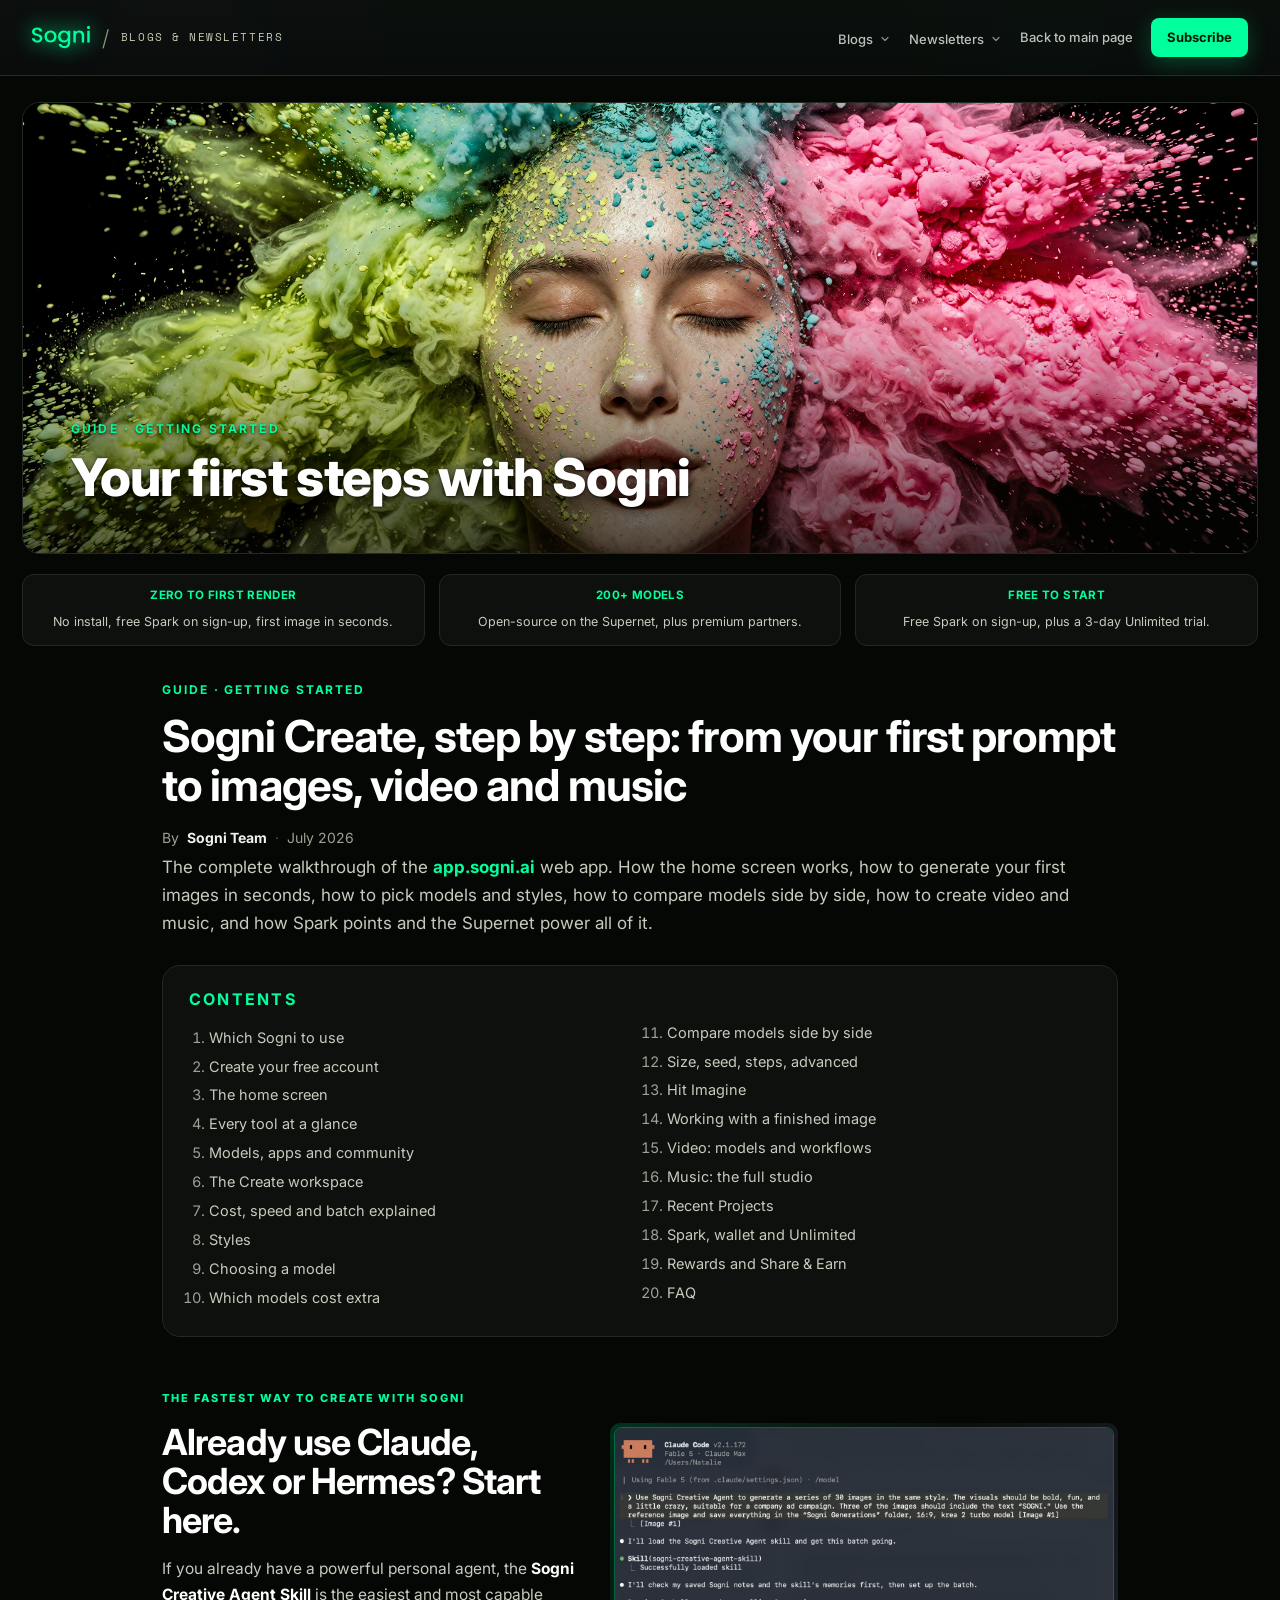
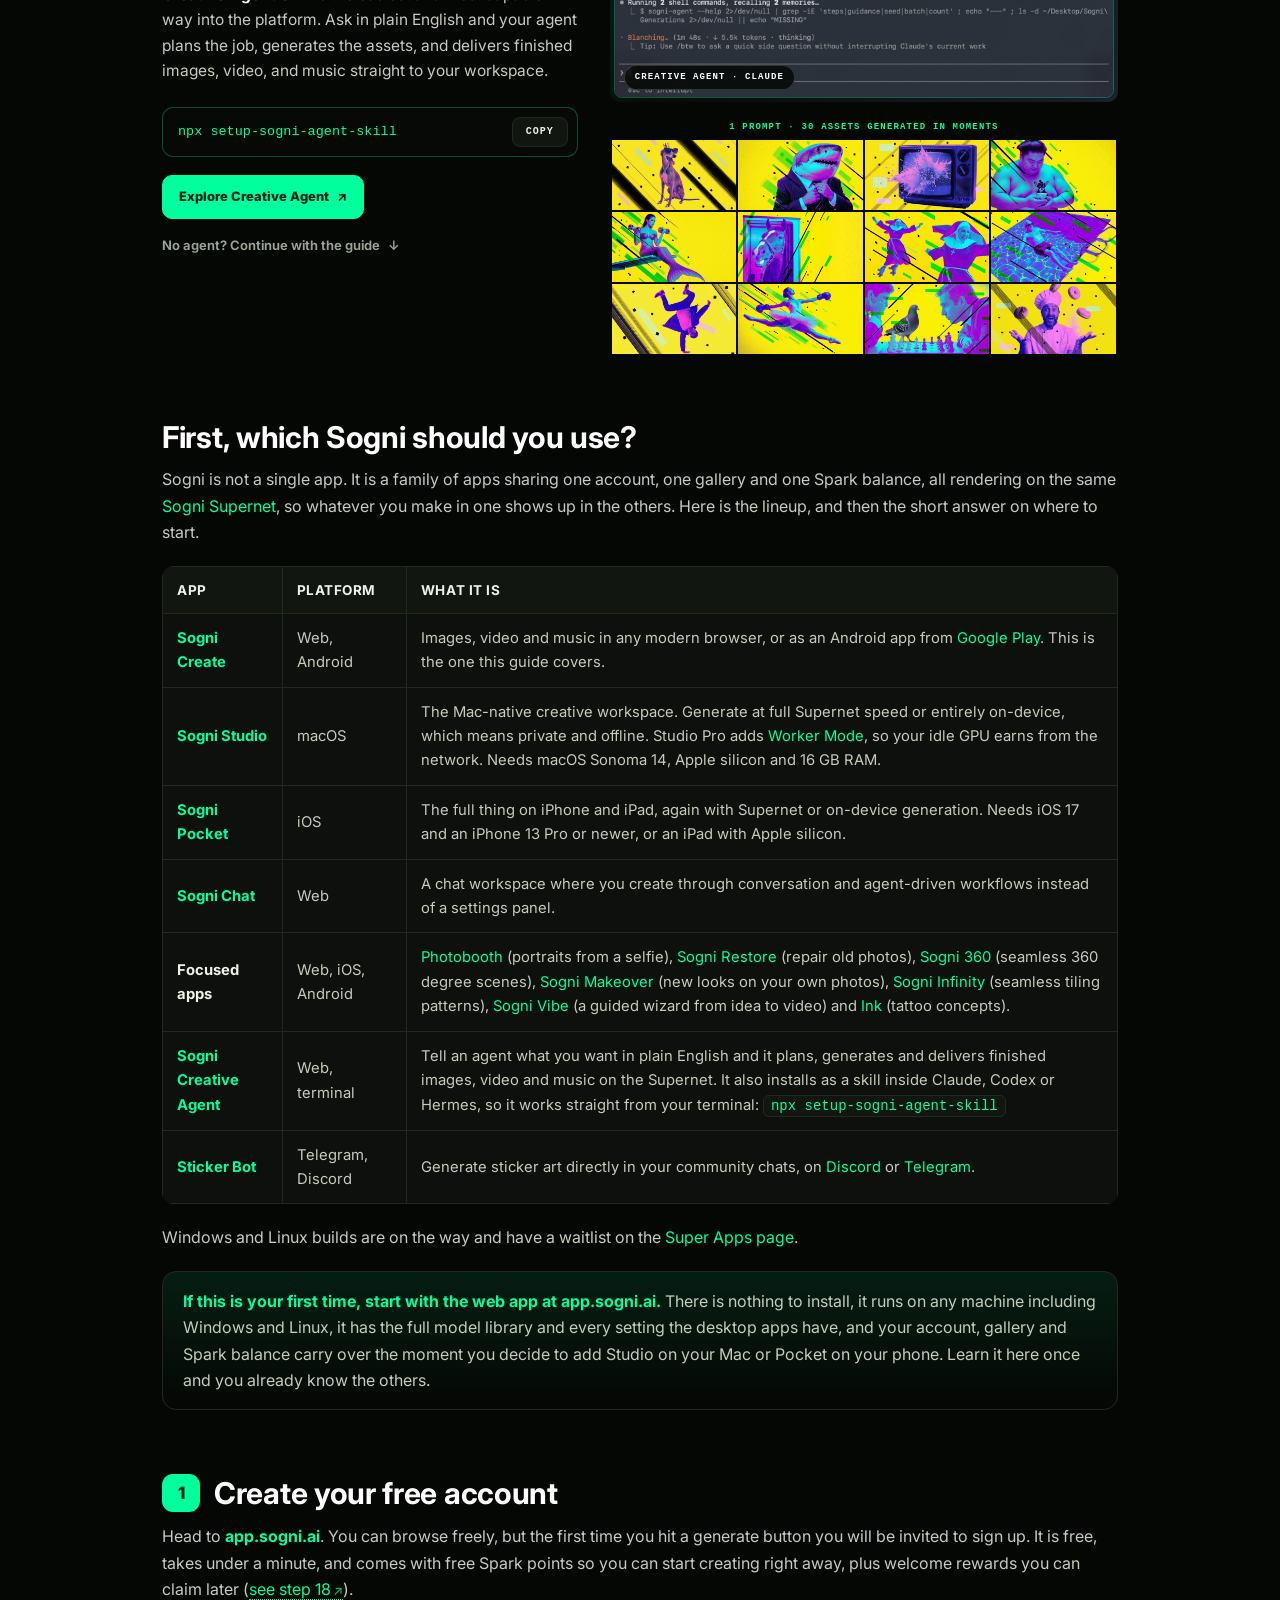
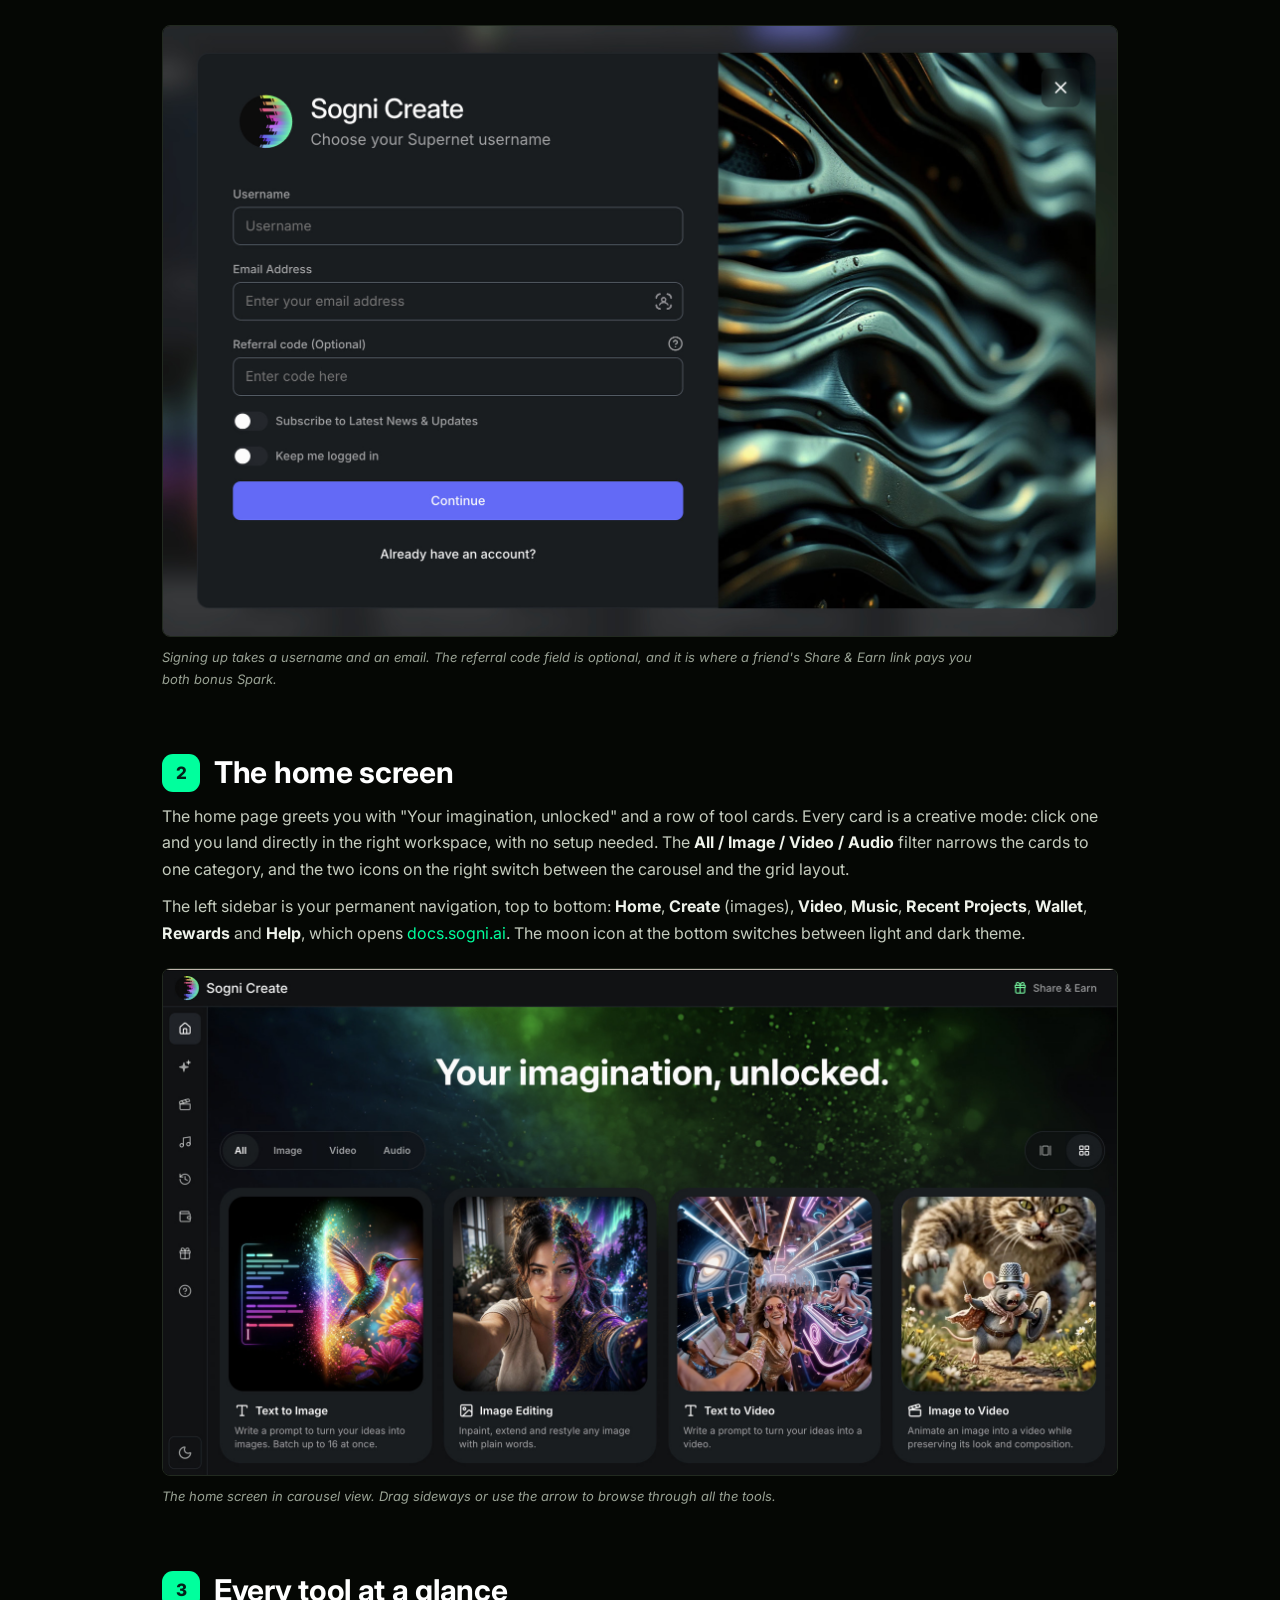
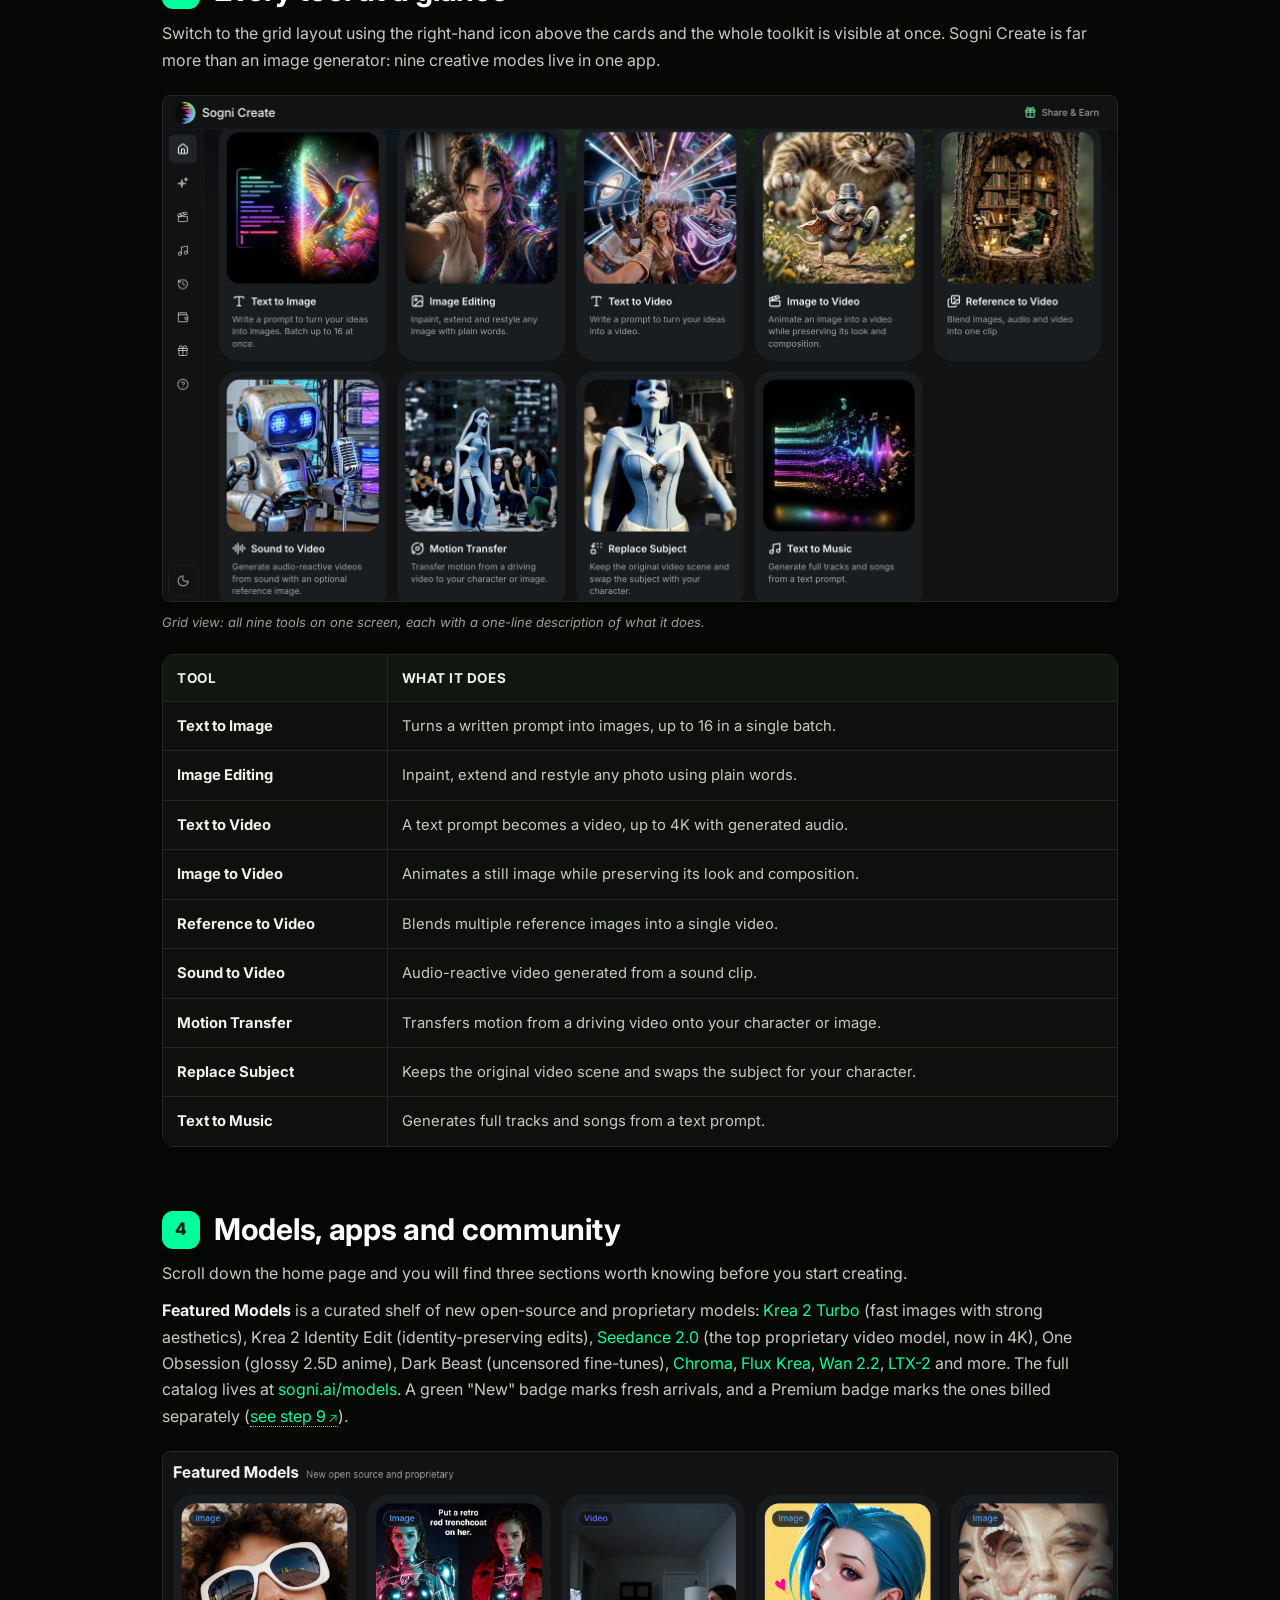
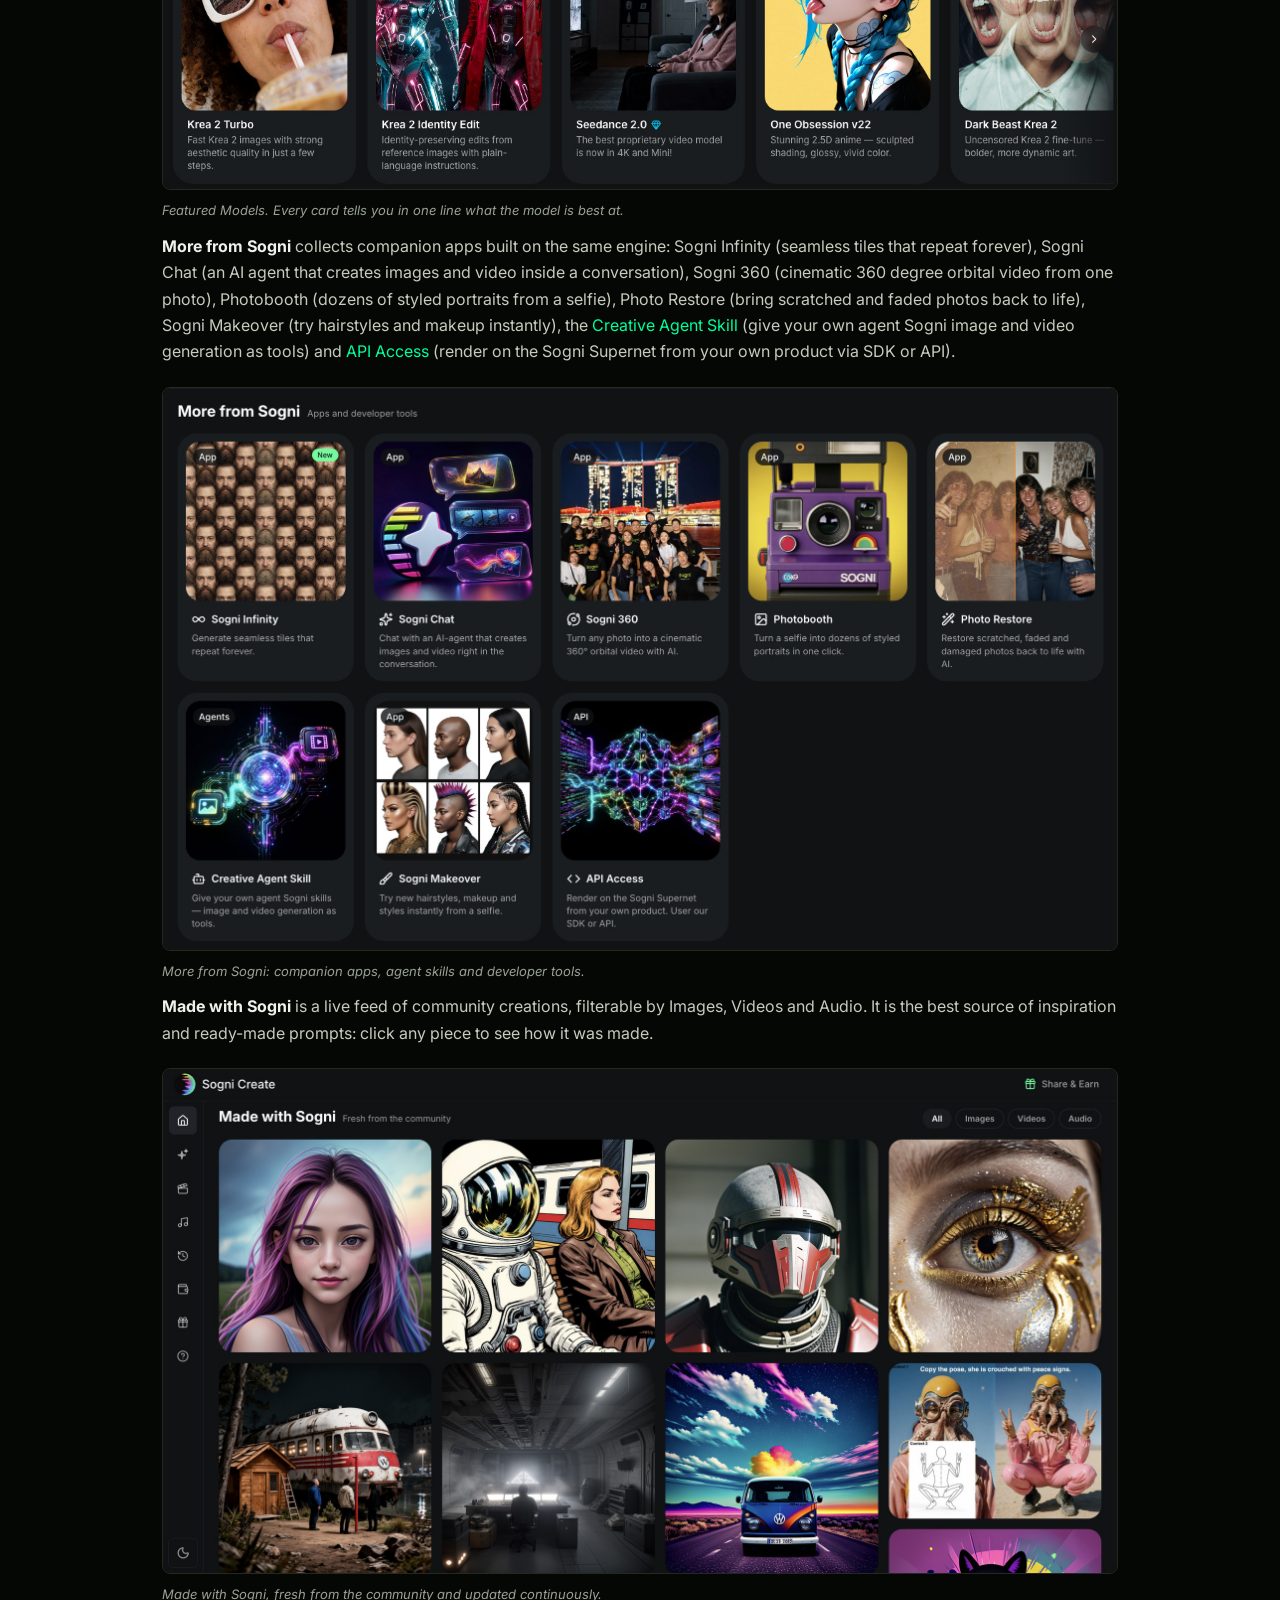
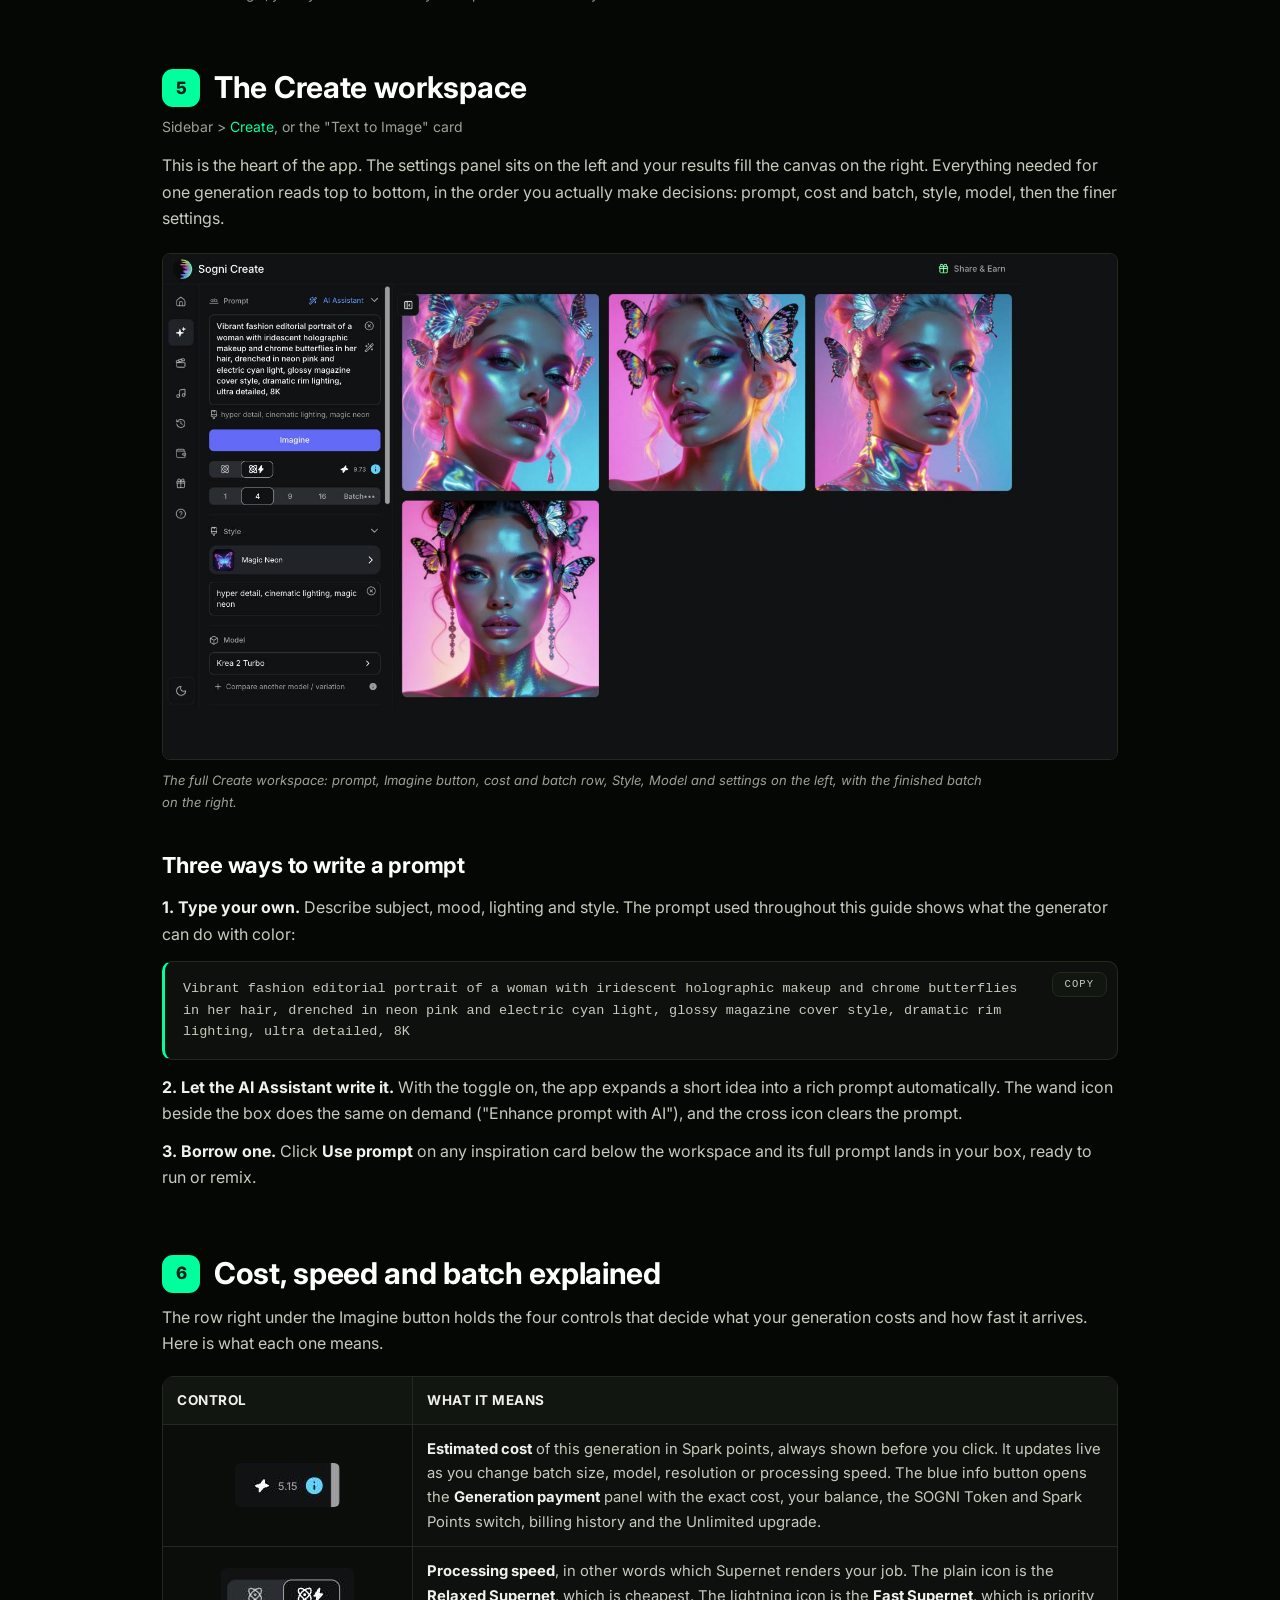
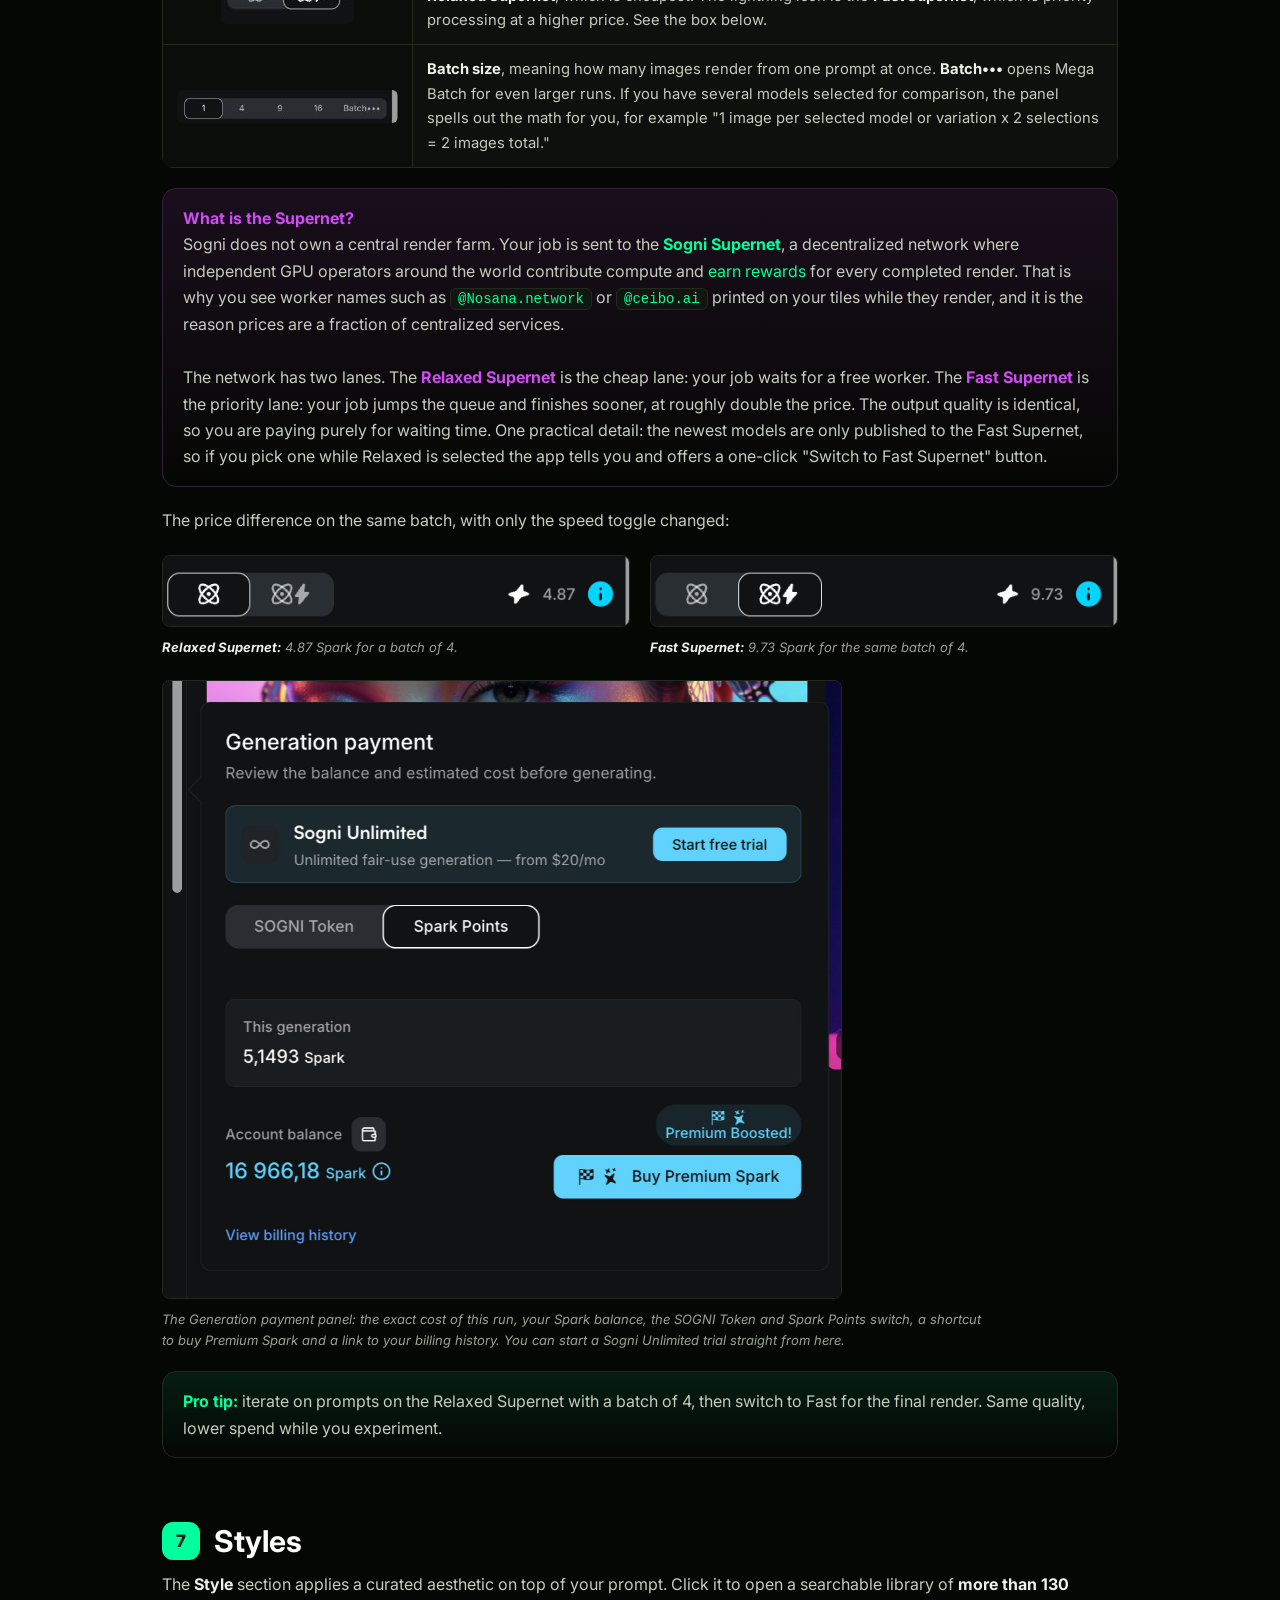
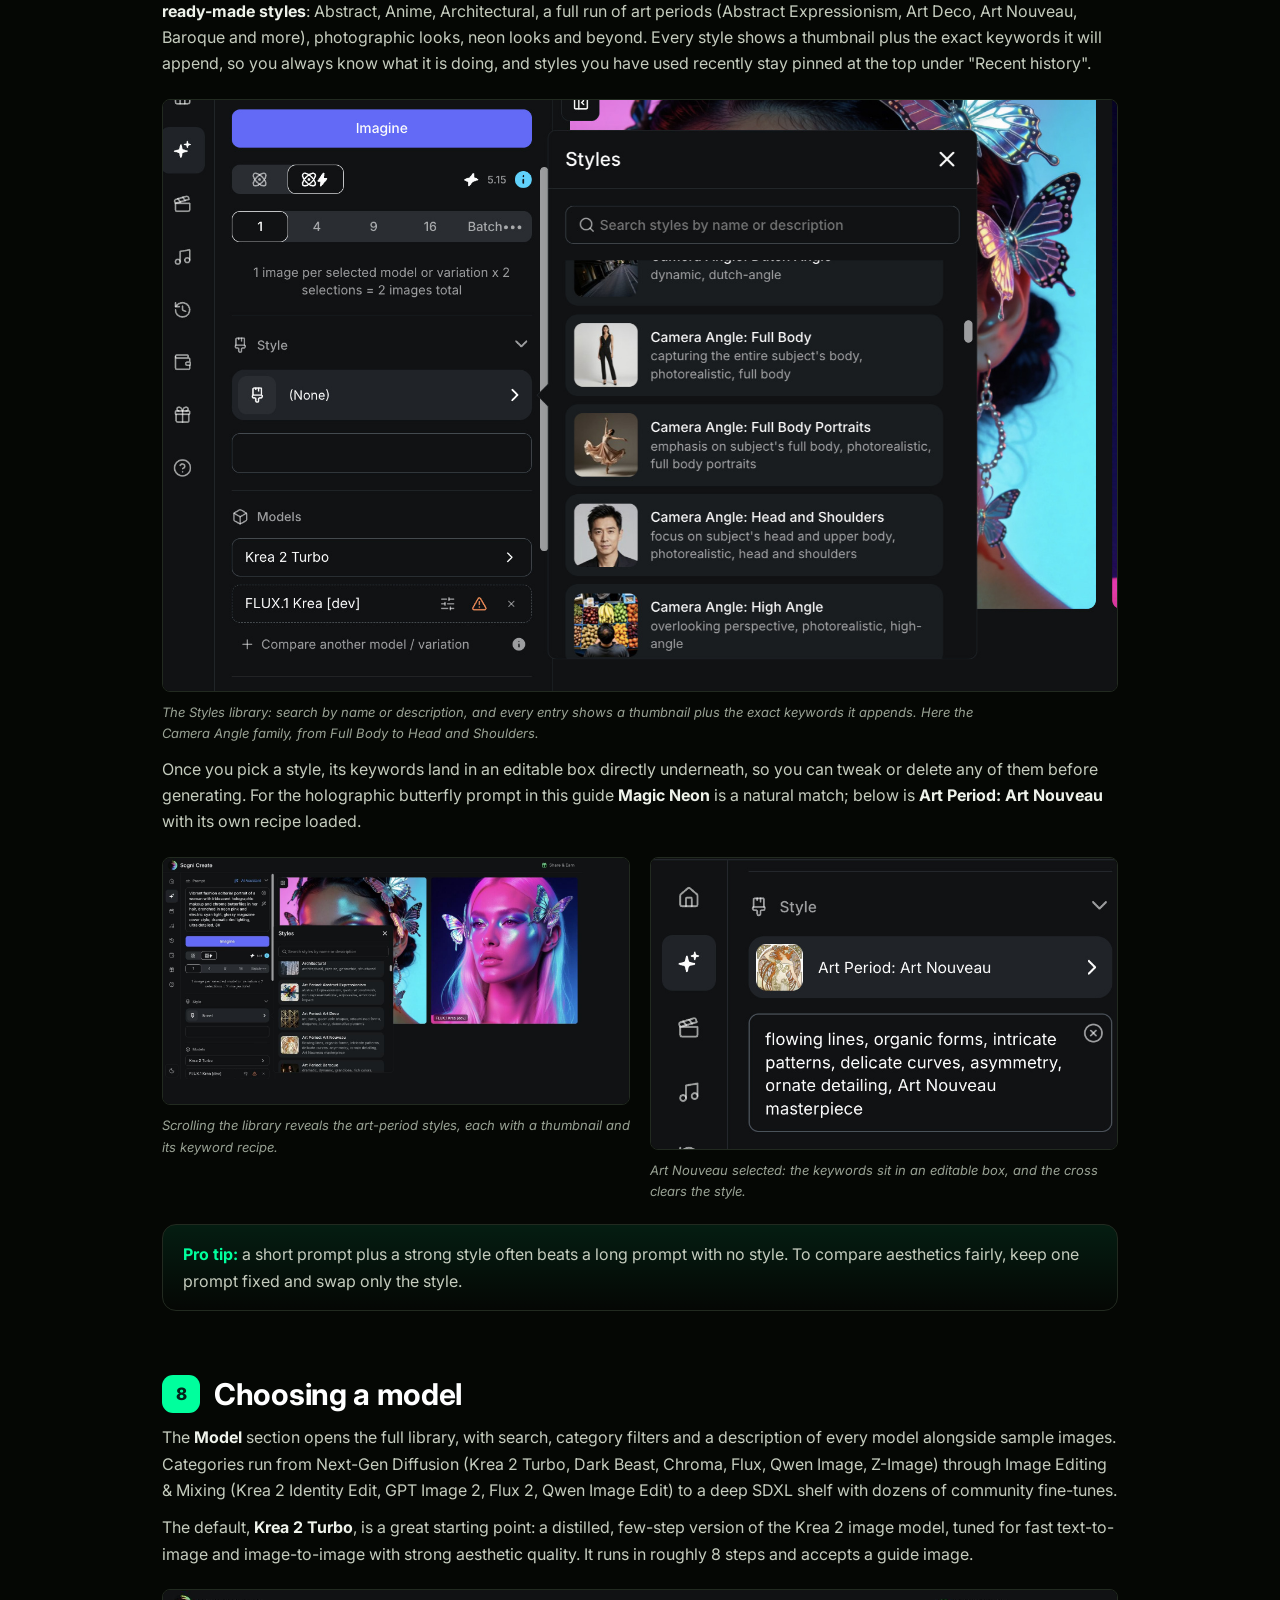
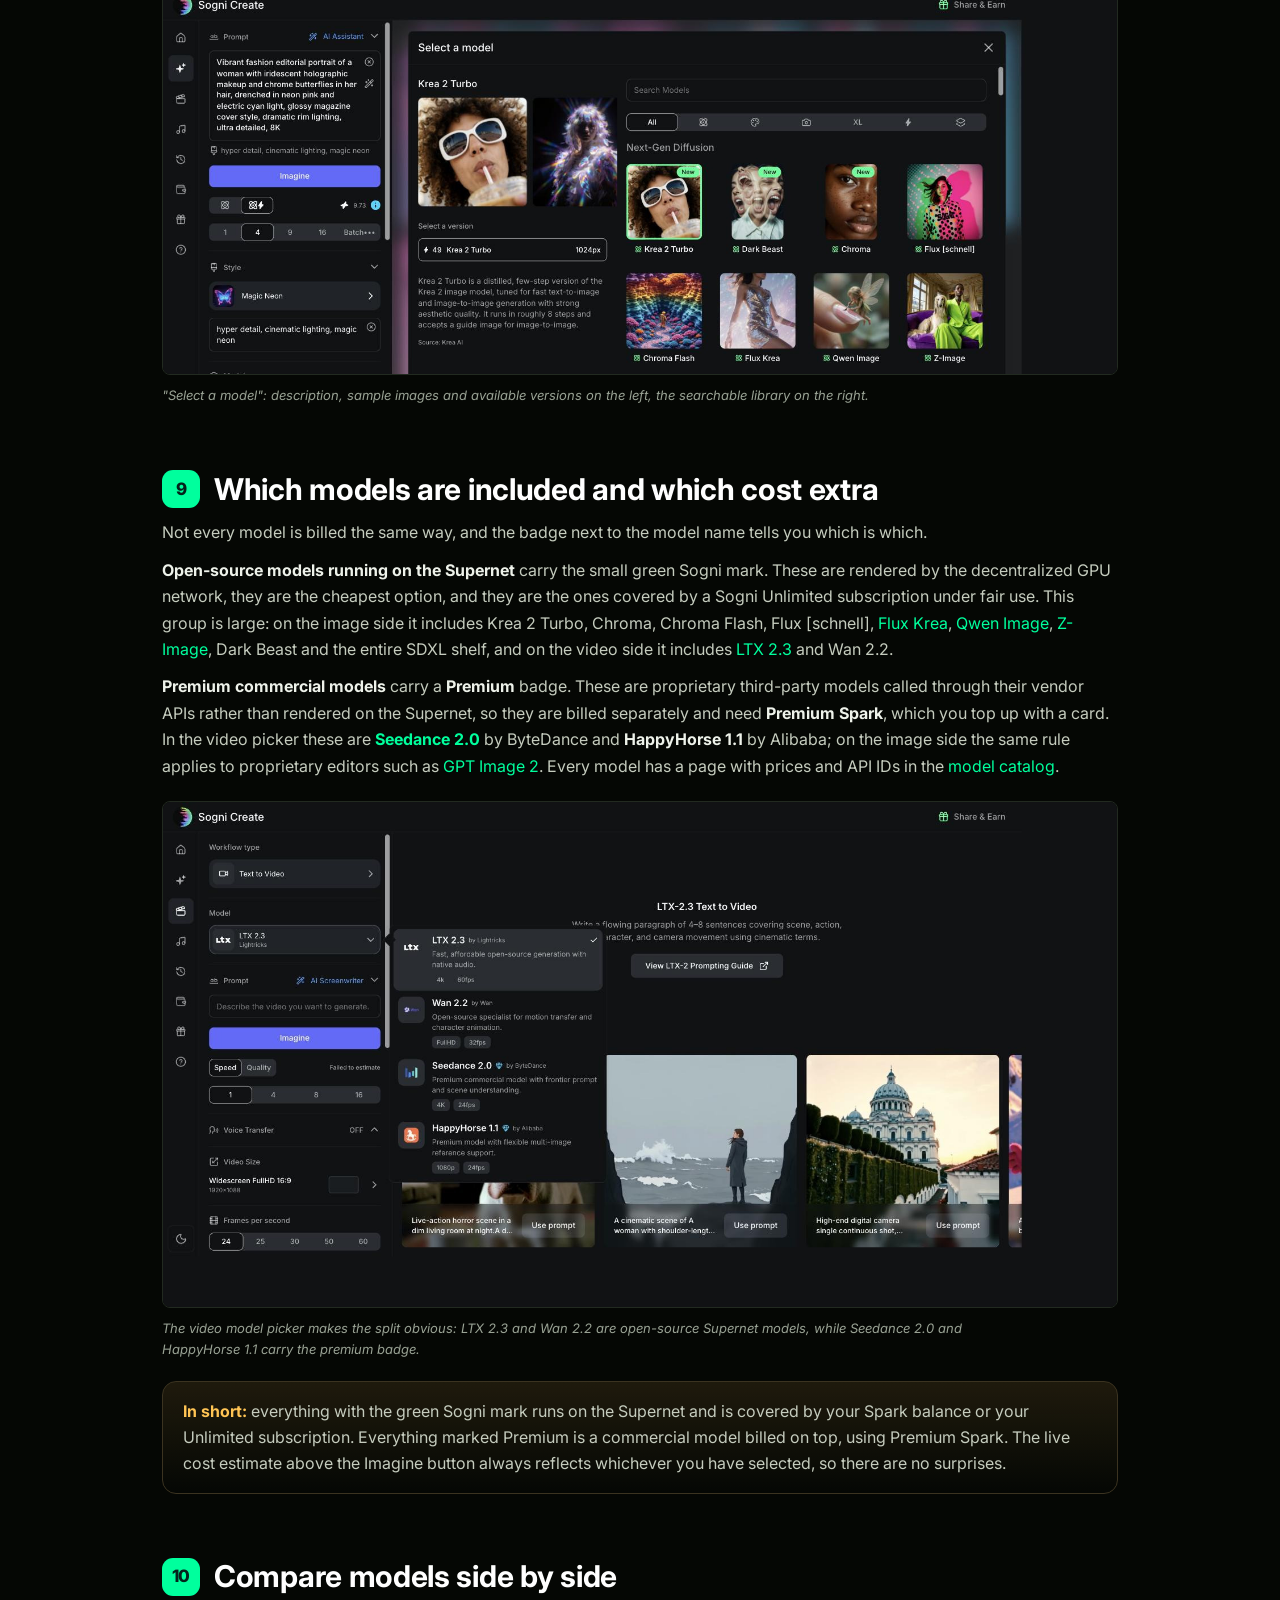
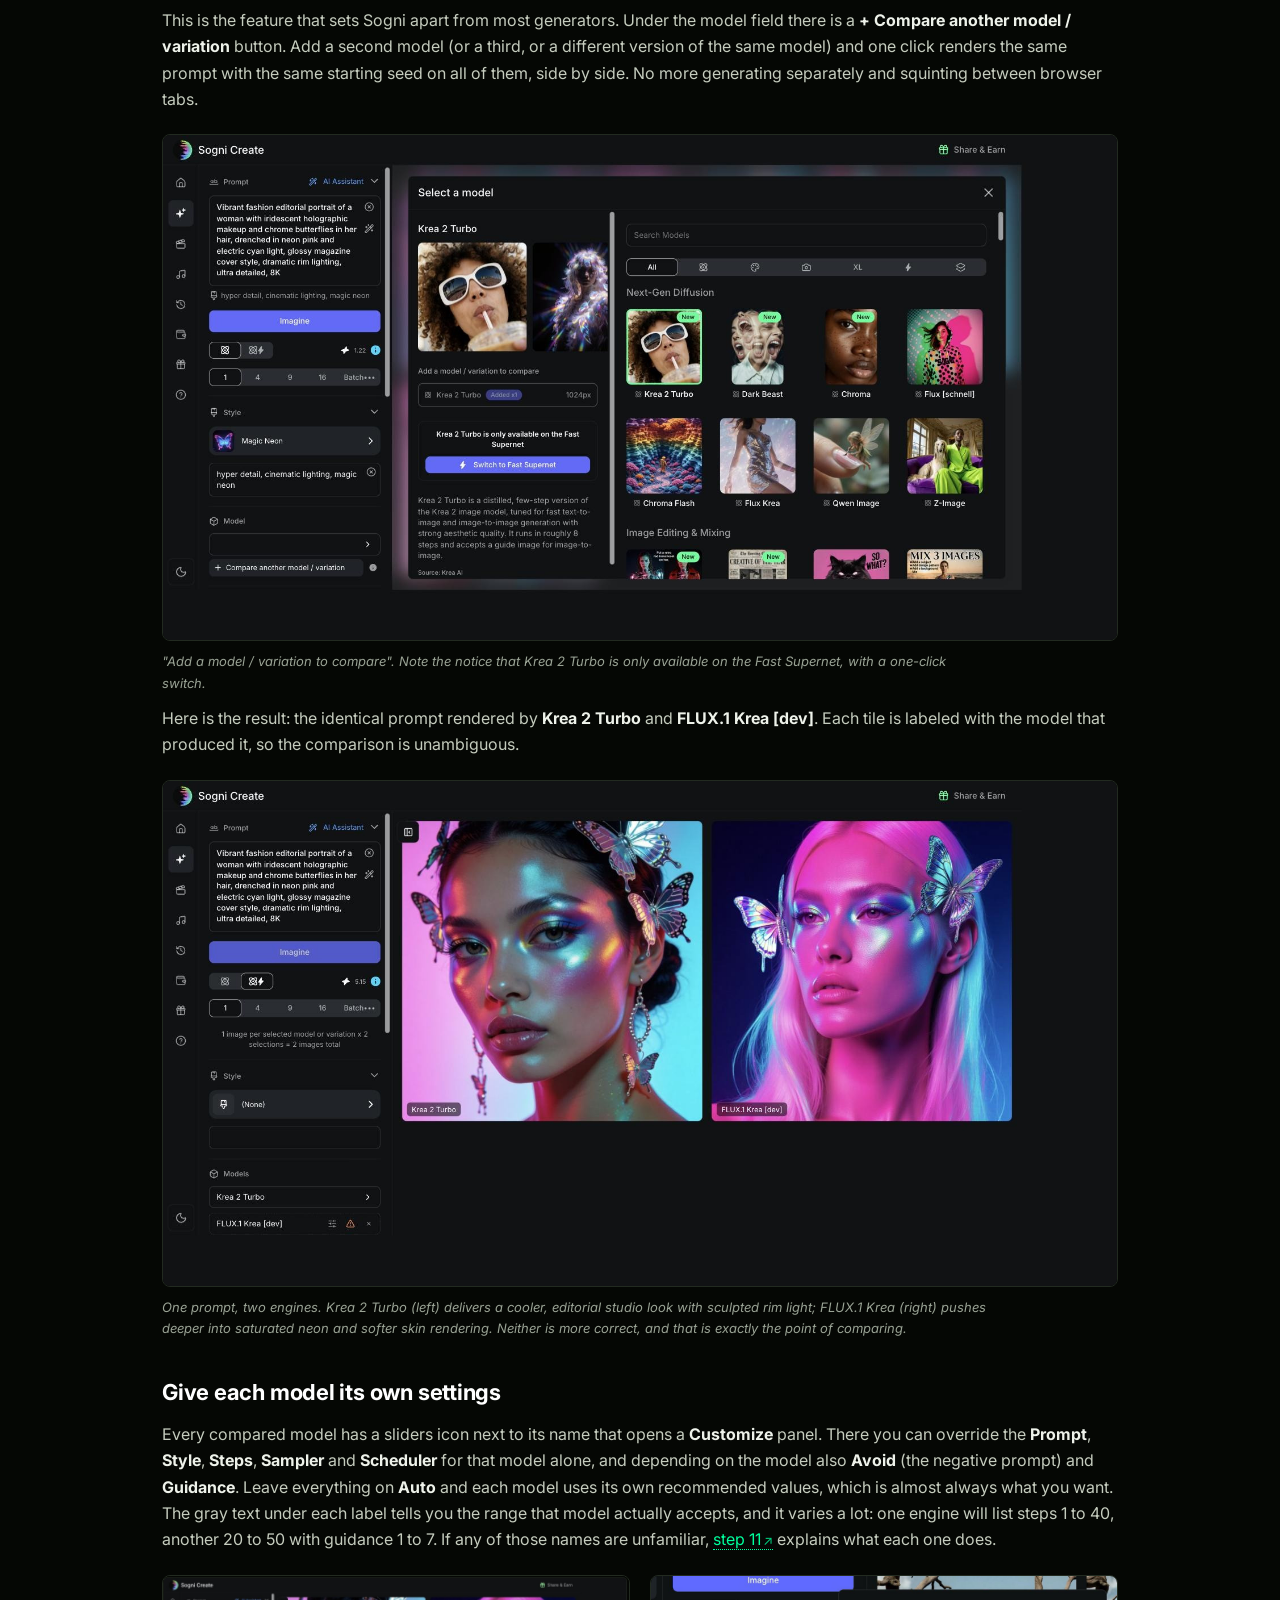
==== commit ae0b97d9: "fix: align agent heading with screenshot" ====
--- a/onboarding/index.html
+++ b/onboarding/index.html
@@ -95,9 +95,9 @@
 
   /* agent-first preface */
   .agent-preface{margin:52px 0 34px;border:0;border-radius:0;overflow:visible;background:none;box-shadow:none}
-  .agent-preface-grid{display:grid;grid-template-columns:minmax(0,.9fr) minmax(400px,1.1fr);align-items:center;gap:32px;min-height:0}
-  .agent-preface-copy{display:flex;flex-direction:column;justify-content:center;padding:0}
-  .agent-preface-label{display:block;margin:0 0 14px;color:var(--accent);font-size:11px;font-weight:800;
+  .agent-preface-grid{display:grid;grid-template-columns:minmax(0,.9fr) minmax(400px,1.1fr);align-items:start;gap:32px;min-height:0}
+  .agent-preface-copy{display:flex;flex-direction:column;justify-content:flex-start;padding:0}
+  .agent-preface-label{display:block;margin:0 0 16px;color:var(--accent);font-size:11px;font-weight:800;
     letter-spacing:.18em;text-transform:uppercase}
   .agent-preface h2{display:block;margin:0 0 16px;font-size:clamp(25px,3.2vw,36px);line-height:1.08;
     letter-spacing:-.025em;scroll-margin-top:110px}
@@ -121,7 +121,7 @@
     padding:4px 0;justify-content:flex-start;font-weight:650}
   .agent-preface-actions .agent-secondary:hover{border-color:transparent;color:var(--accent);transform:none;text-decoration:underline}
   .agent-preface-media{display:flex;flex-direction:column;min-width:0;background:transparent;border:0}
-  .agent-demo-shot{position:relative;padding:4px;background:linear-gradient(135deg,rgba(0,255,157,.18),#0b100c 44%,#202836);overflow:hidden}
+  .agent-demo-shot{position:relative;padding:4px;border-radius:10px;background:linear-gradient(135deg,rgba(0,255,157,.18),#0b100c 44%,#202836);overflow:hidden}
   .agent-demo-shot img{display:block;width:100%;height:auto;object-fit:contain;border:1px solid rgba(0,255,157,.3);
     border-radius:8px;box-shadow:0 14px 34px rgba(0,0,0,.32);cursor:zoom-in}
   .agent-demo-label{position:absolute;left:14px;bottom:12px;padding:7px 10px;border:1px solid rgba(255,255,255,.16);
@@ -1256,9 +1256,9 @@
 </div>
 
 <section class="agent-preface" aria-labelledby="agent-preface-title">
+  <span class="agent-preface-label">The fastest way to create with Sogni</span>
   <div class="agent-preface-grid">
     <div class="agent-preface-copy">
-      <span class="agent-preface-label">The fastest way to create with Sogni</span>
       <h2 id="agent-preface-title">Already use Claude, Codex or Hermes? Start here.</h2>
       <p>If you already have a powerful personal agent, the <strong>Sogni Creative Agent Skill</strong> is the easiest and most capable way into the platform. Ask in plain English and your agent plans the job, generates the assets, and delivers finished images, video, and music straight to your workspace.</p>
       <div class="agent-command" aria-label="Installation command">
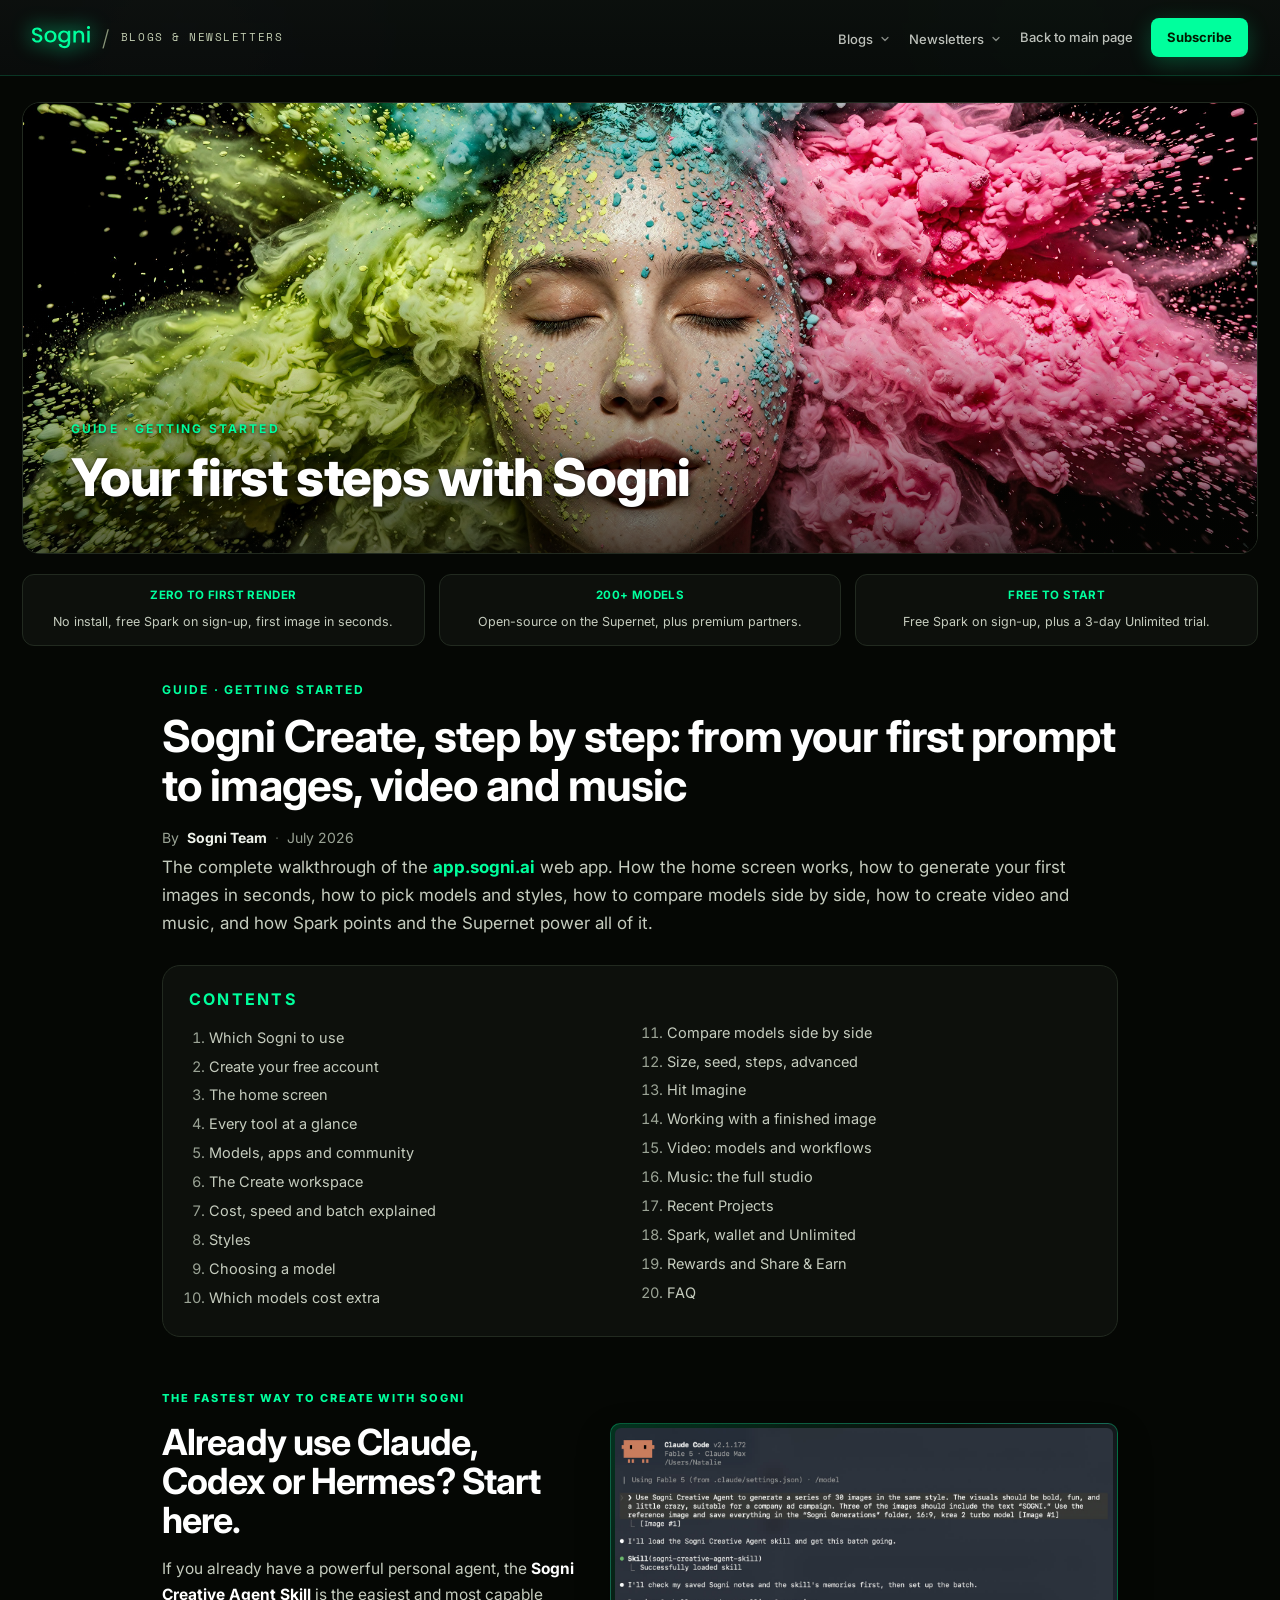
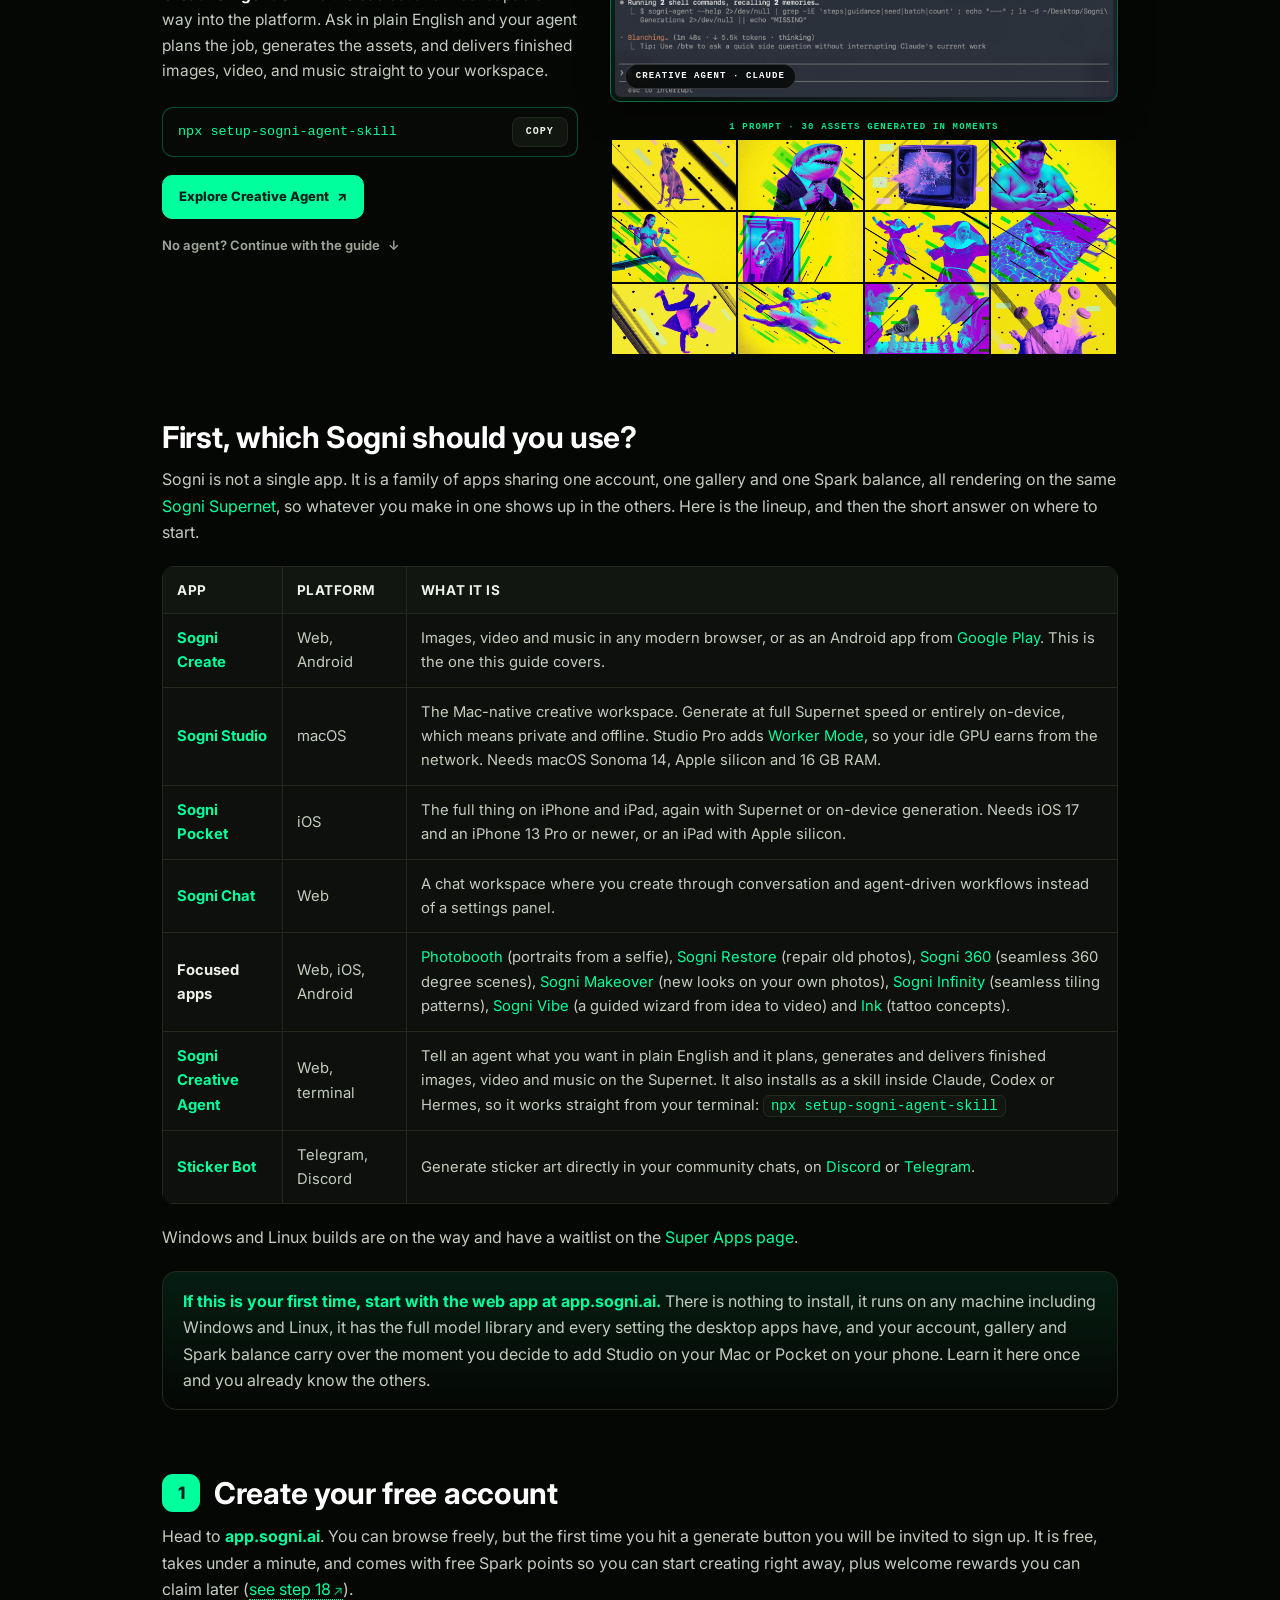
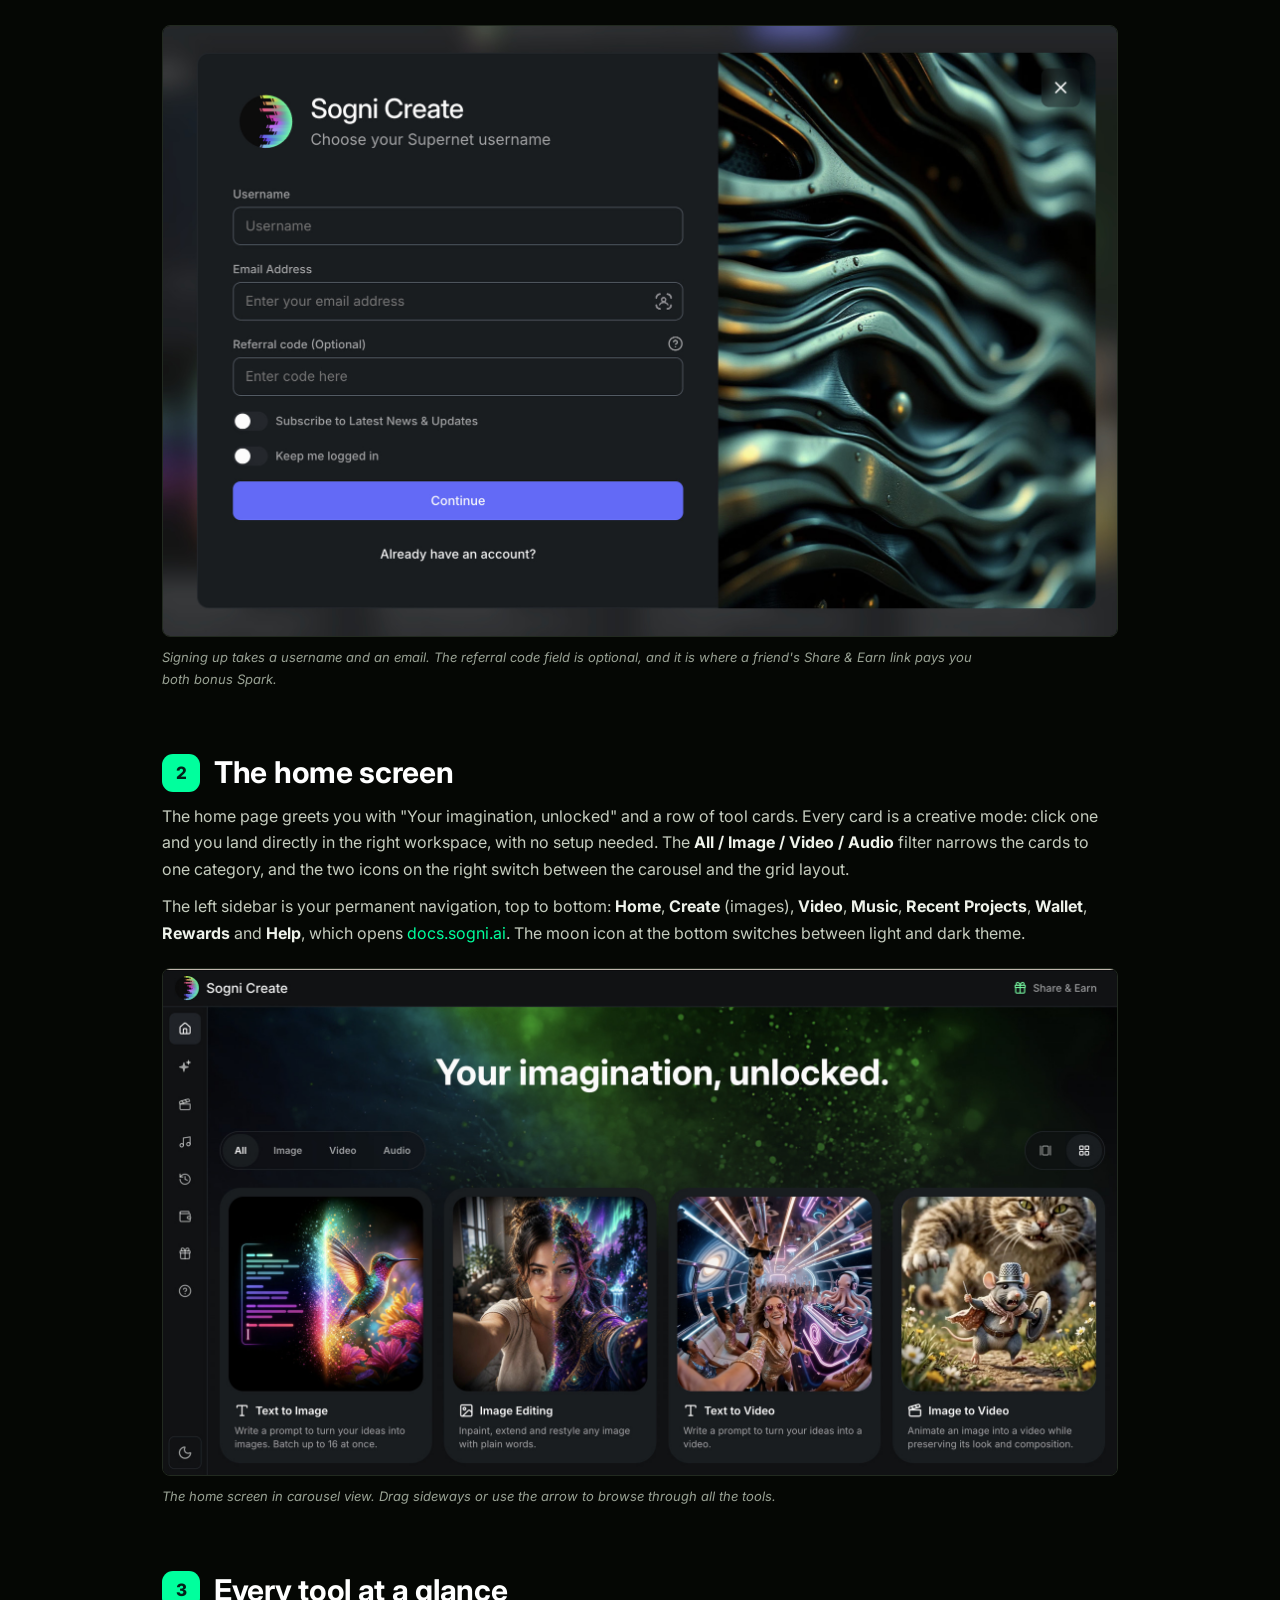
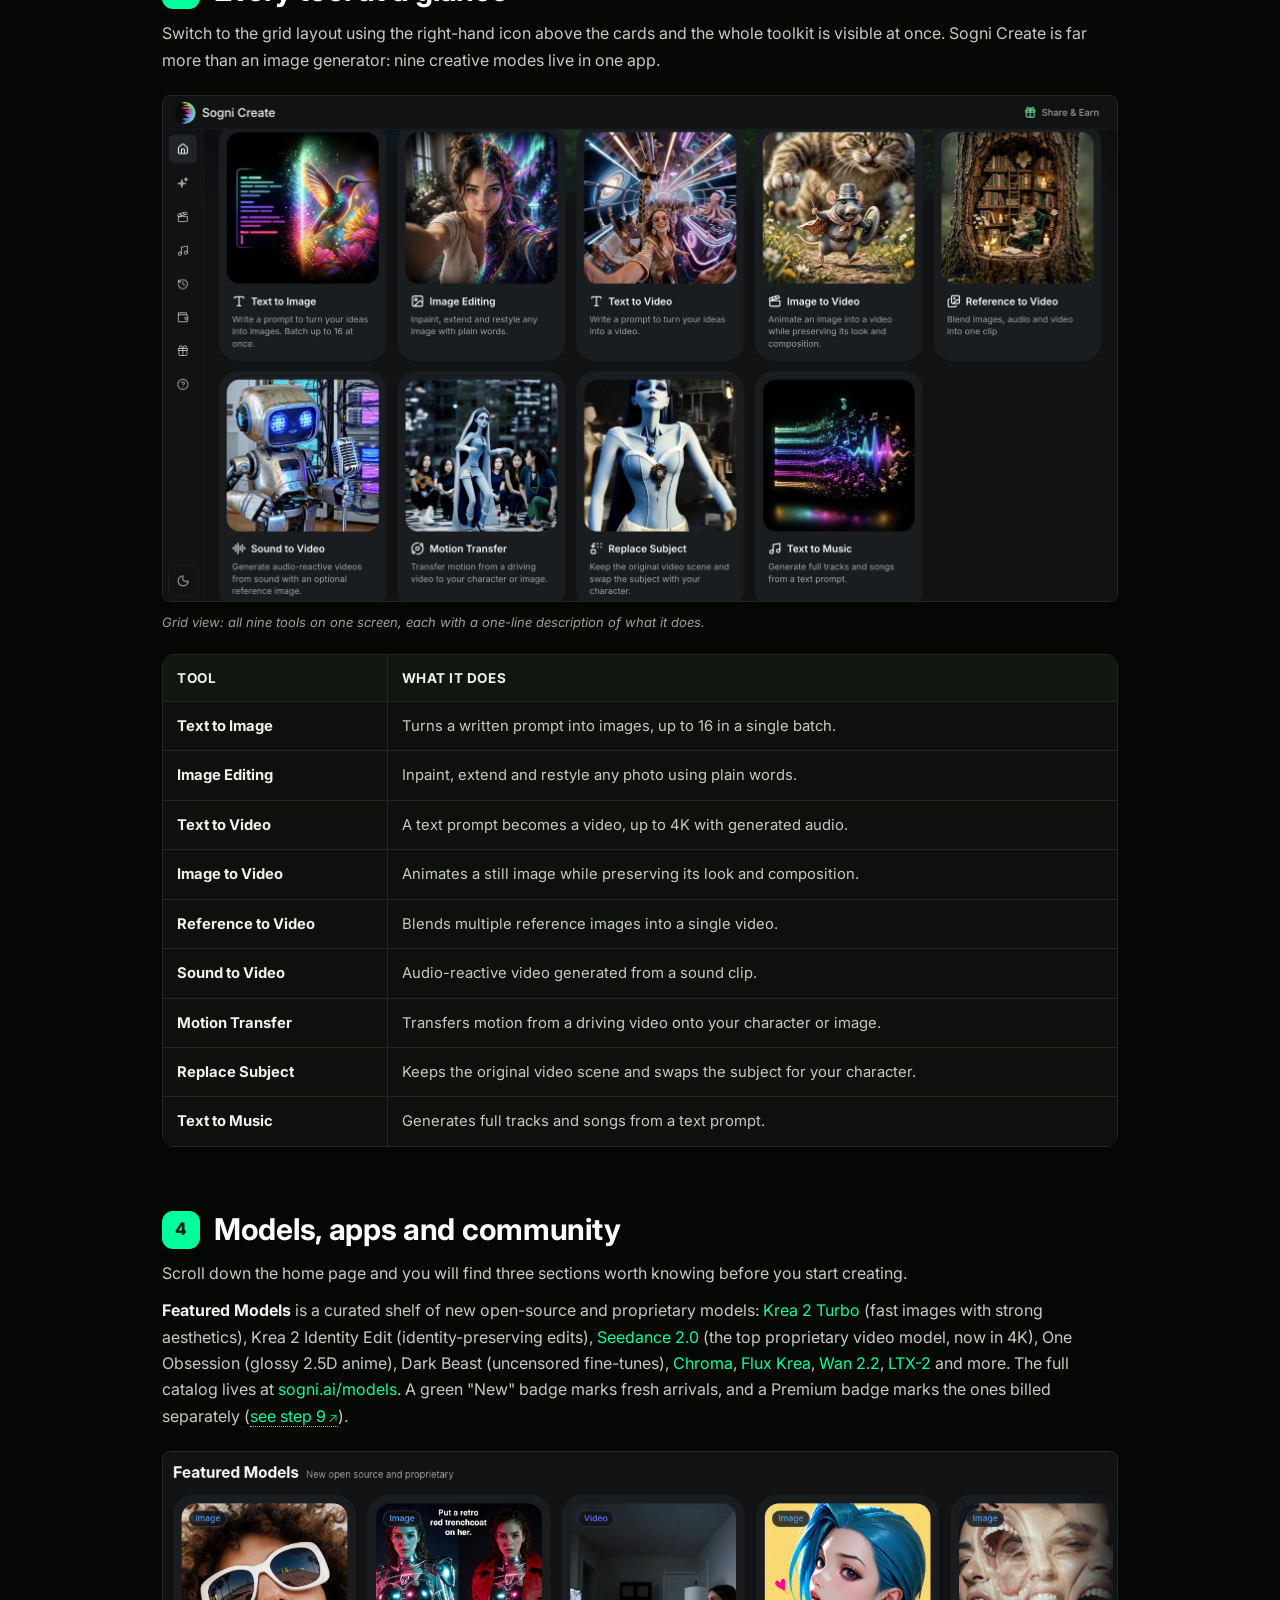
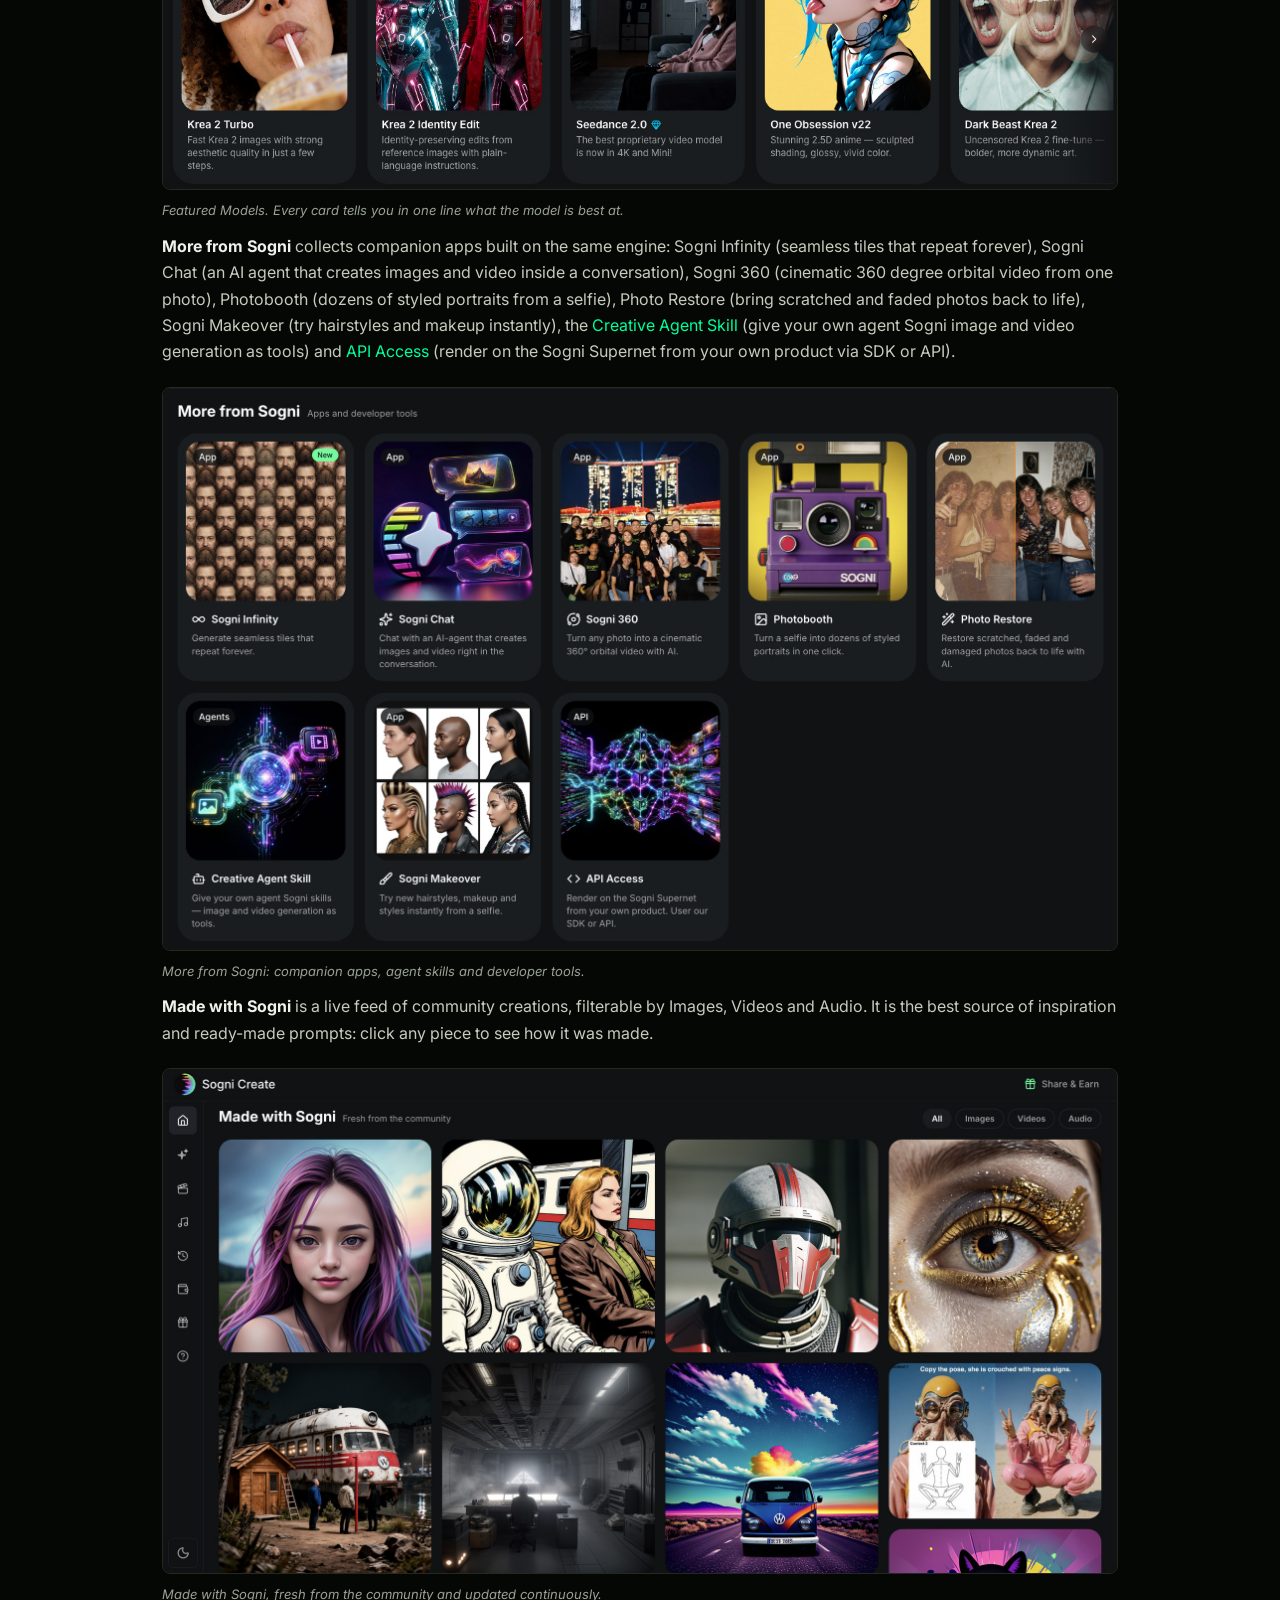
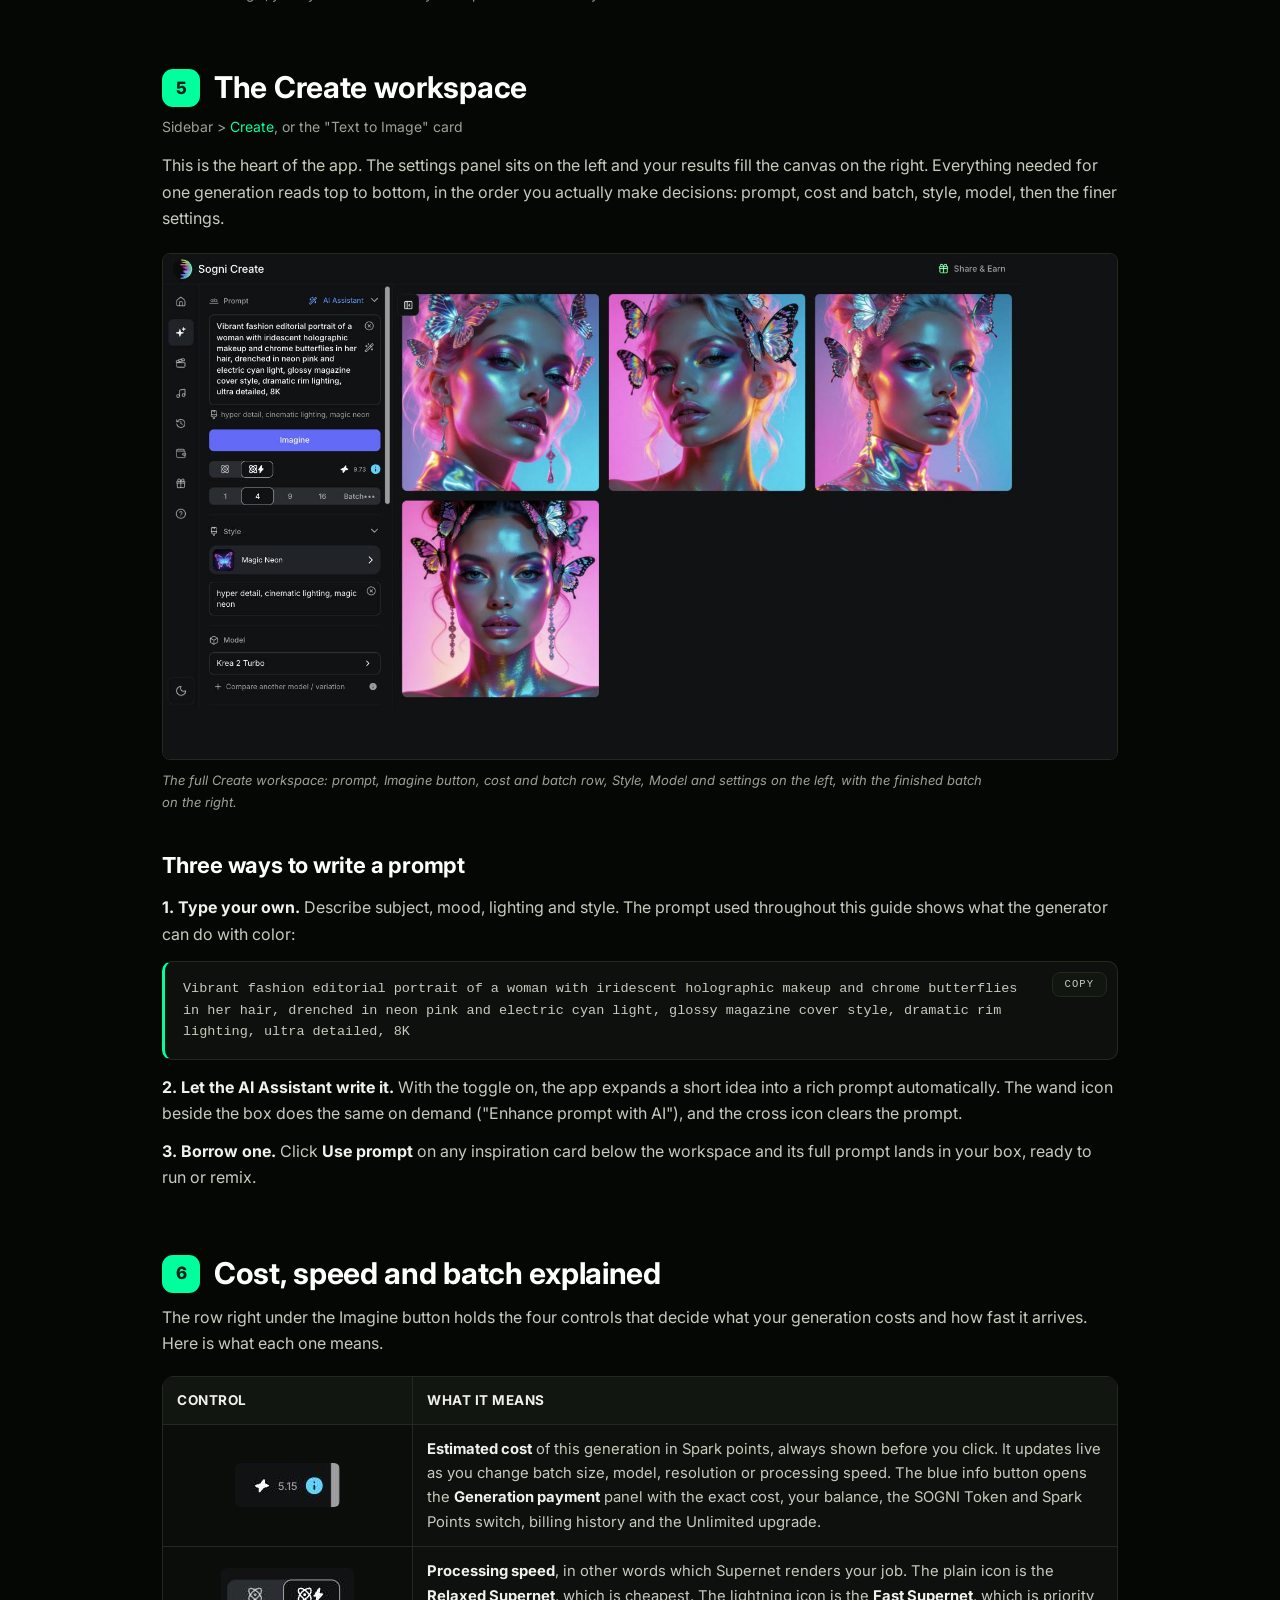
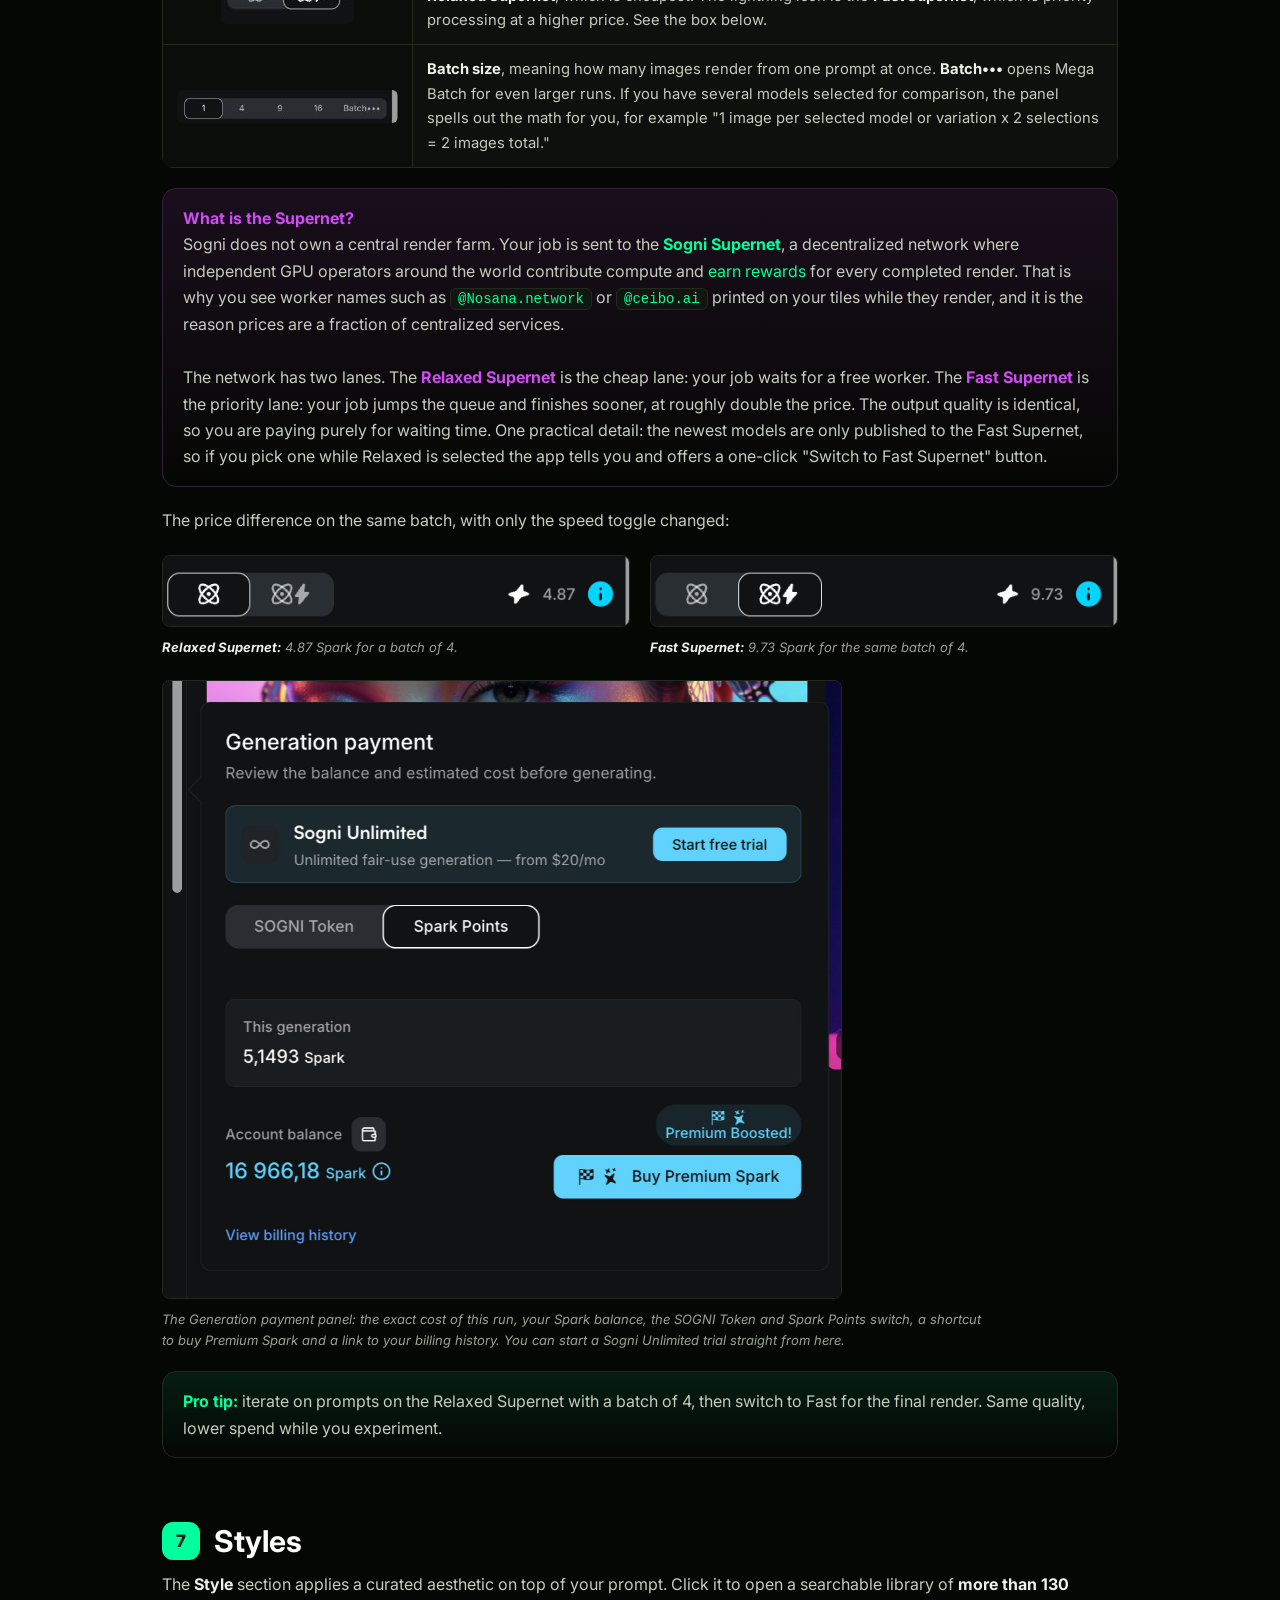
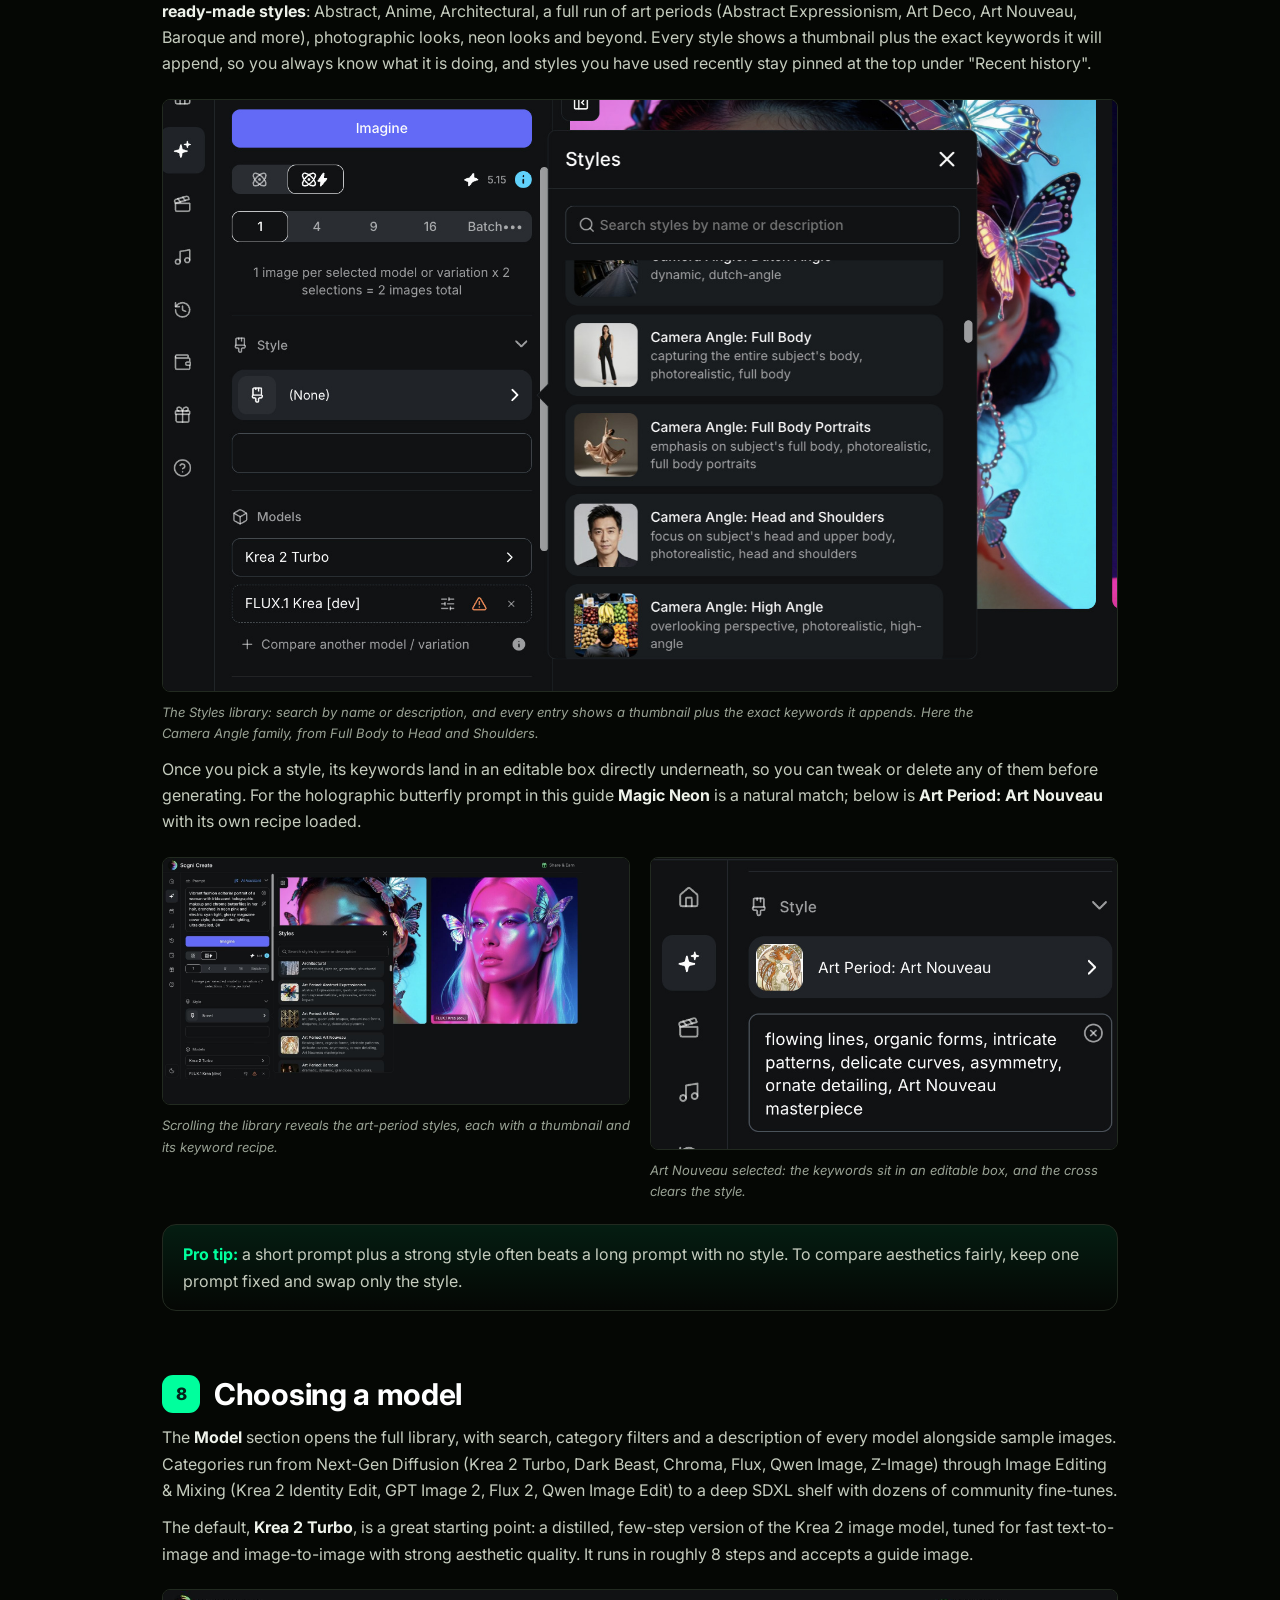
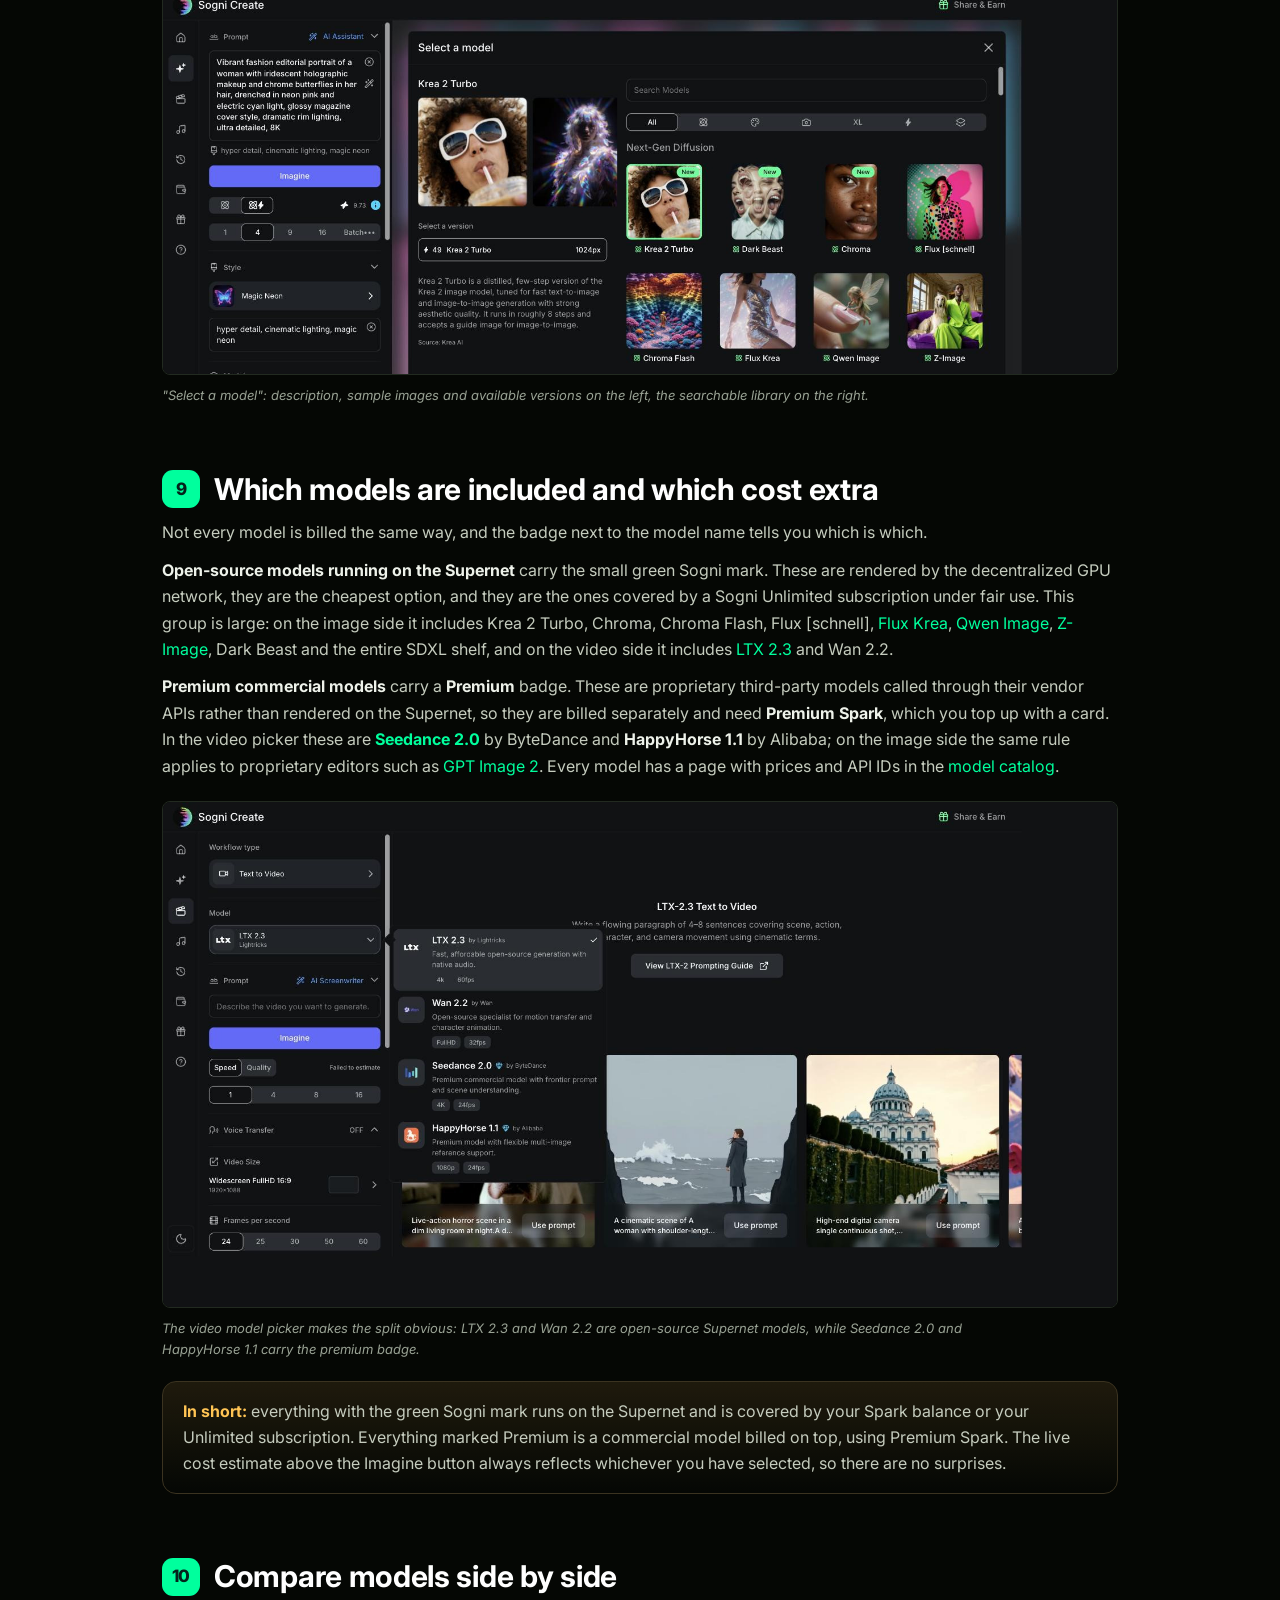
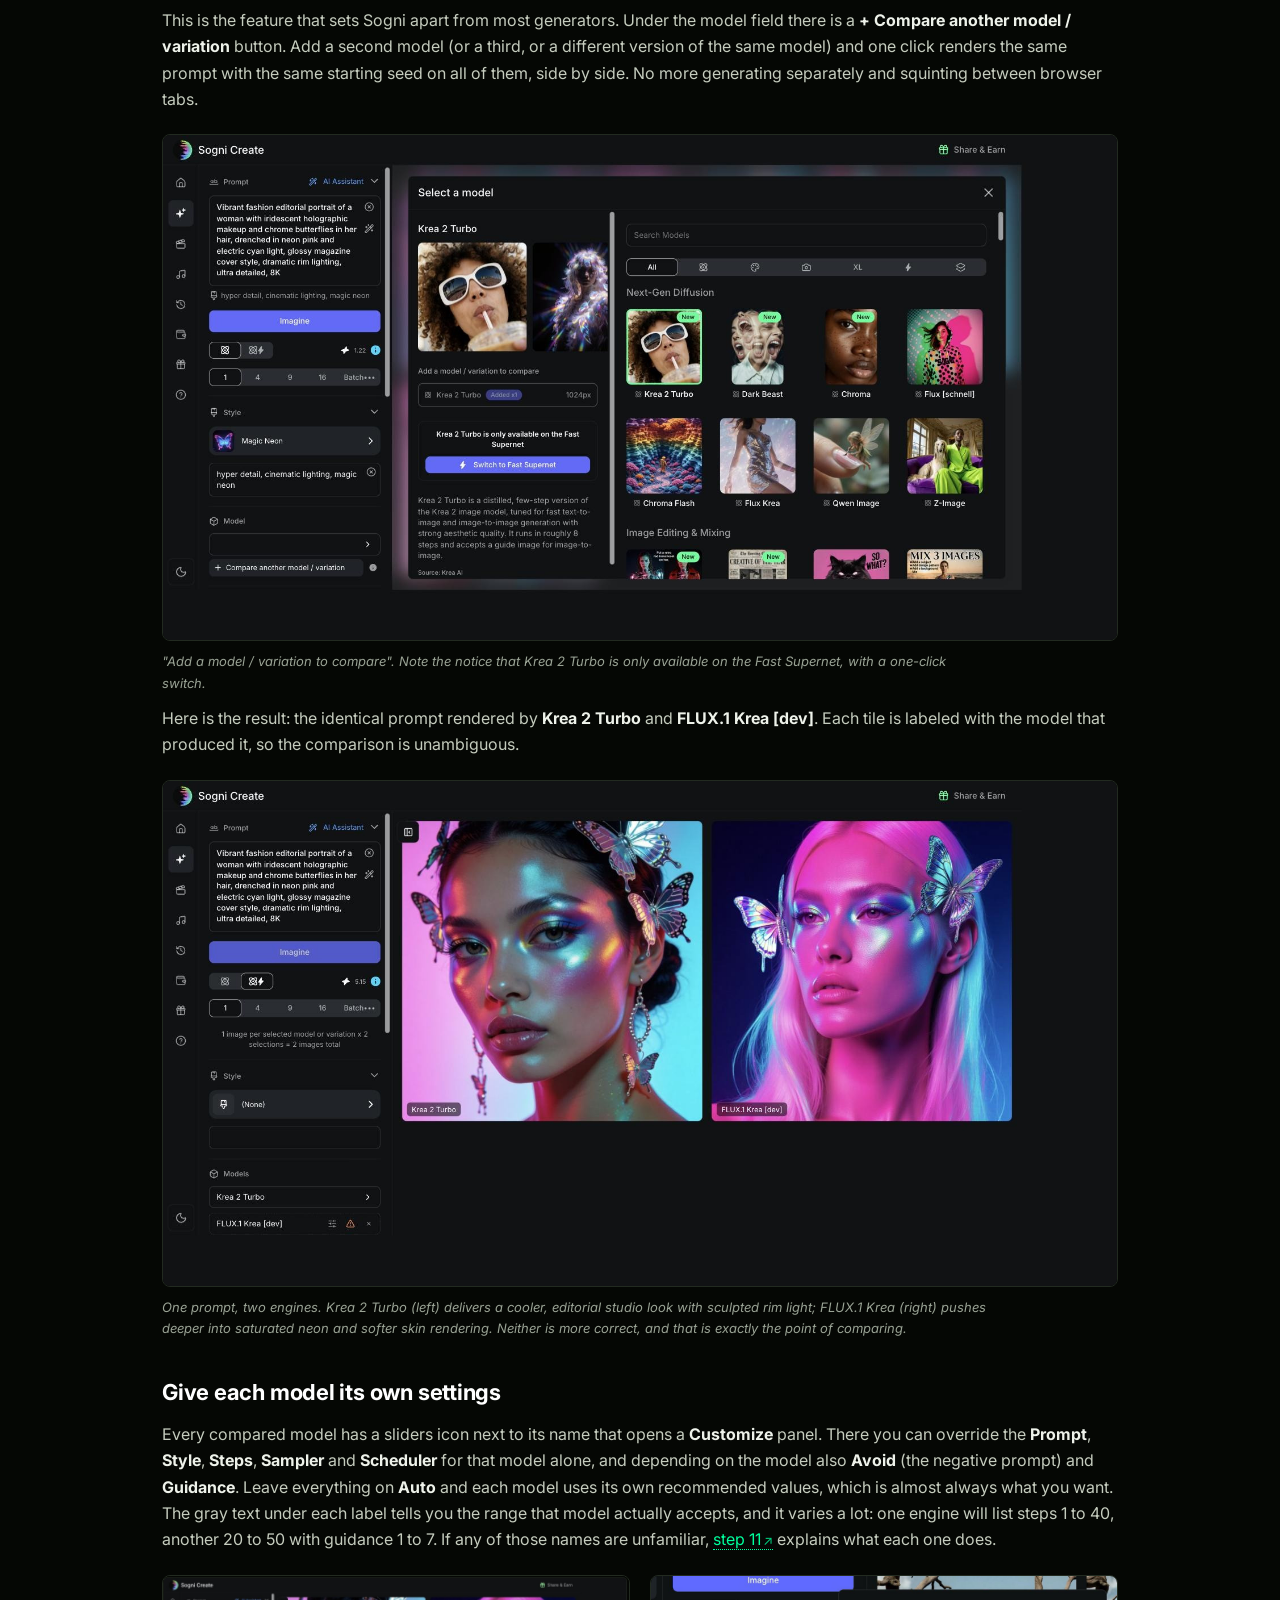
==== commit ef093a29: "fix: unify agent screenshot frame" ====
--- a/onboarding/index.html
+++ b/onboarding/index.html
@@ -121,9 +121,11 @@
     padding:4px 0;justify-content:flex-start;font-weight:650}
   .agent-preface-actions .agent-secondary:hover{border-color:transparent;color:var(--accent);transform:none;text-decoration:underline}
   .agent-preface-media{display:flex;flex-direction:column;min-width:0;background:transparent;border:0}
-  .agent-demo-shot{position:relative;padding:4px;border-radius:10px;background:linear-gradient(135deg,rgba(0,255,157,.18),#0b100c 44%,#202836);overflow:hidden}
-  .agent-demo-shot img{display:block;width:100%;height:auto;object-fit:contain;border:1px solid rgba(0,255,157,.3);
-    border-radius:8px;box-shadow:0 14px 34px rgba(0,0,0,.32);cursor:zoom-in}
+  .agent-demo-shot{position:relative;padding:4px;border:1px solid rgba(0,255,157,.3);border-radius:10px;
+    background:linear-gradient(135deg,rgba(0,255,157,.18),#0b100c 44%,#202836);
+    box-shadow:0 14px 34px rgba(0,0,0,.32);overflow:hidden}
+  .agent-demo-shot img{display:block;width:100%;height:auto;object-fit:contain;border:0;
+    border-radius:6px;box-shadow:none;cursor:zoom-in}
   .agent-demo-label{position:absolute;left:14px;bottom:12px;padding:7px 10px;border:1px solid rgba(255,255,255,.16);
     border-radius:999px;background:rgba(4,7,4,.82);color:#fff;backdrop-filter:blur(8px);
     font:700 9px/1 ui-monospace,SFMono-Regular,Menlo,monospace;letter-spacing:.12em;text-transform:uppercase}
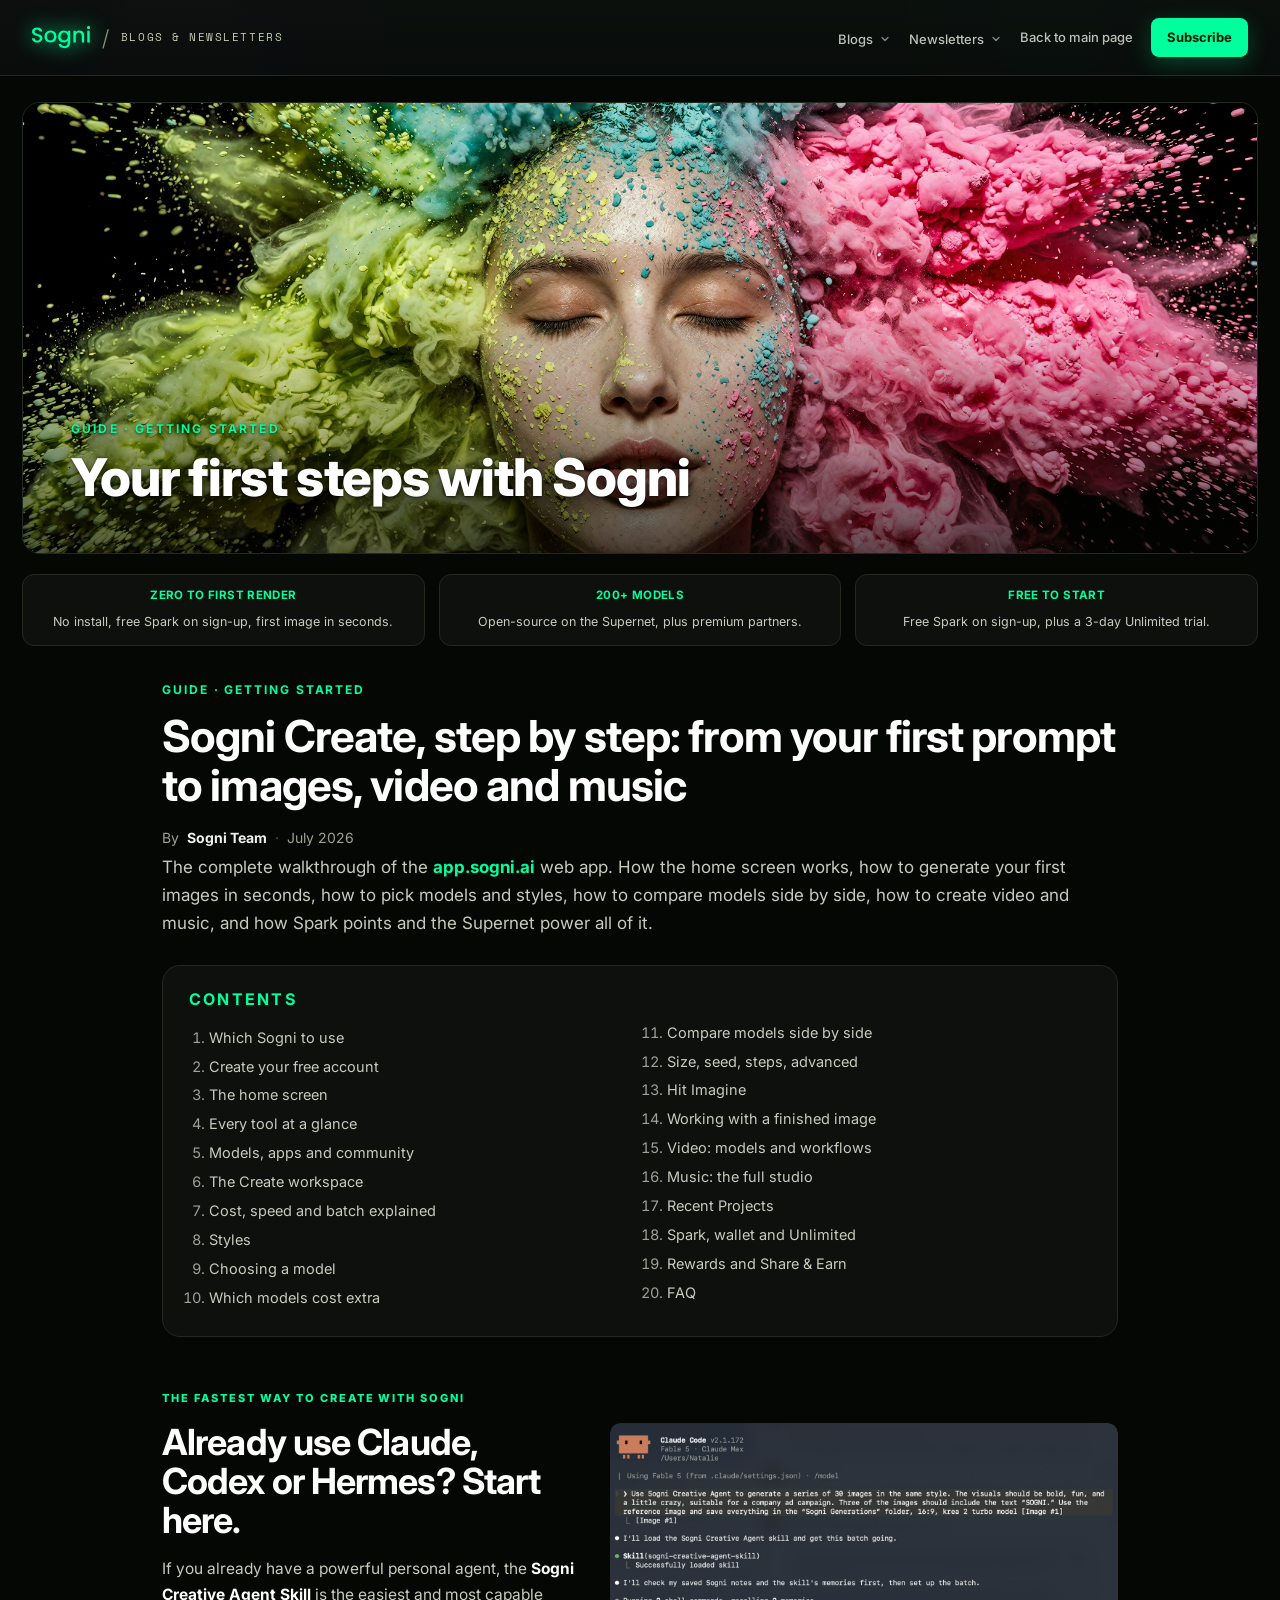
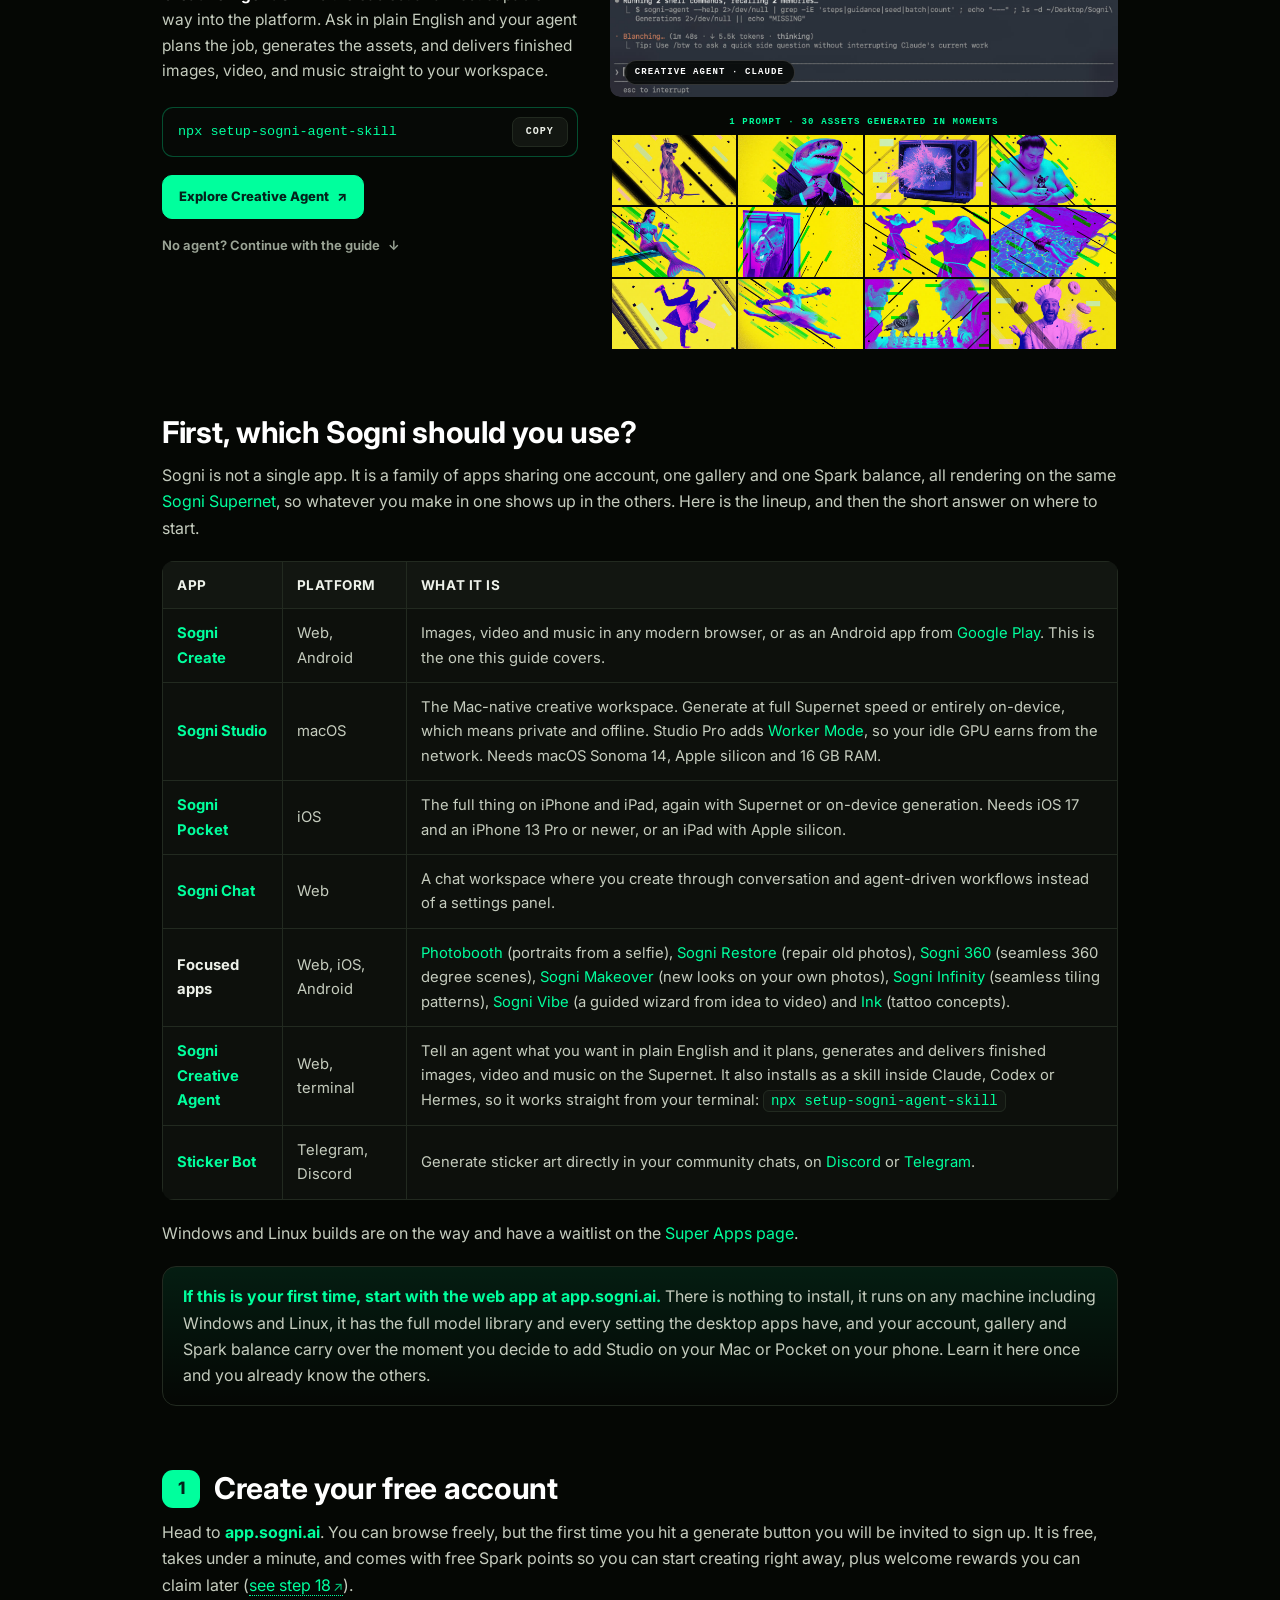
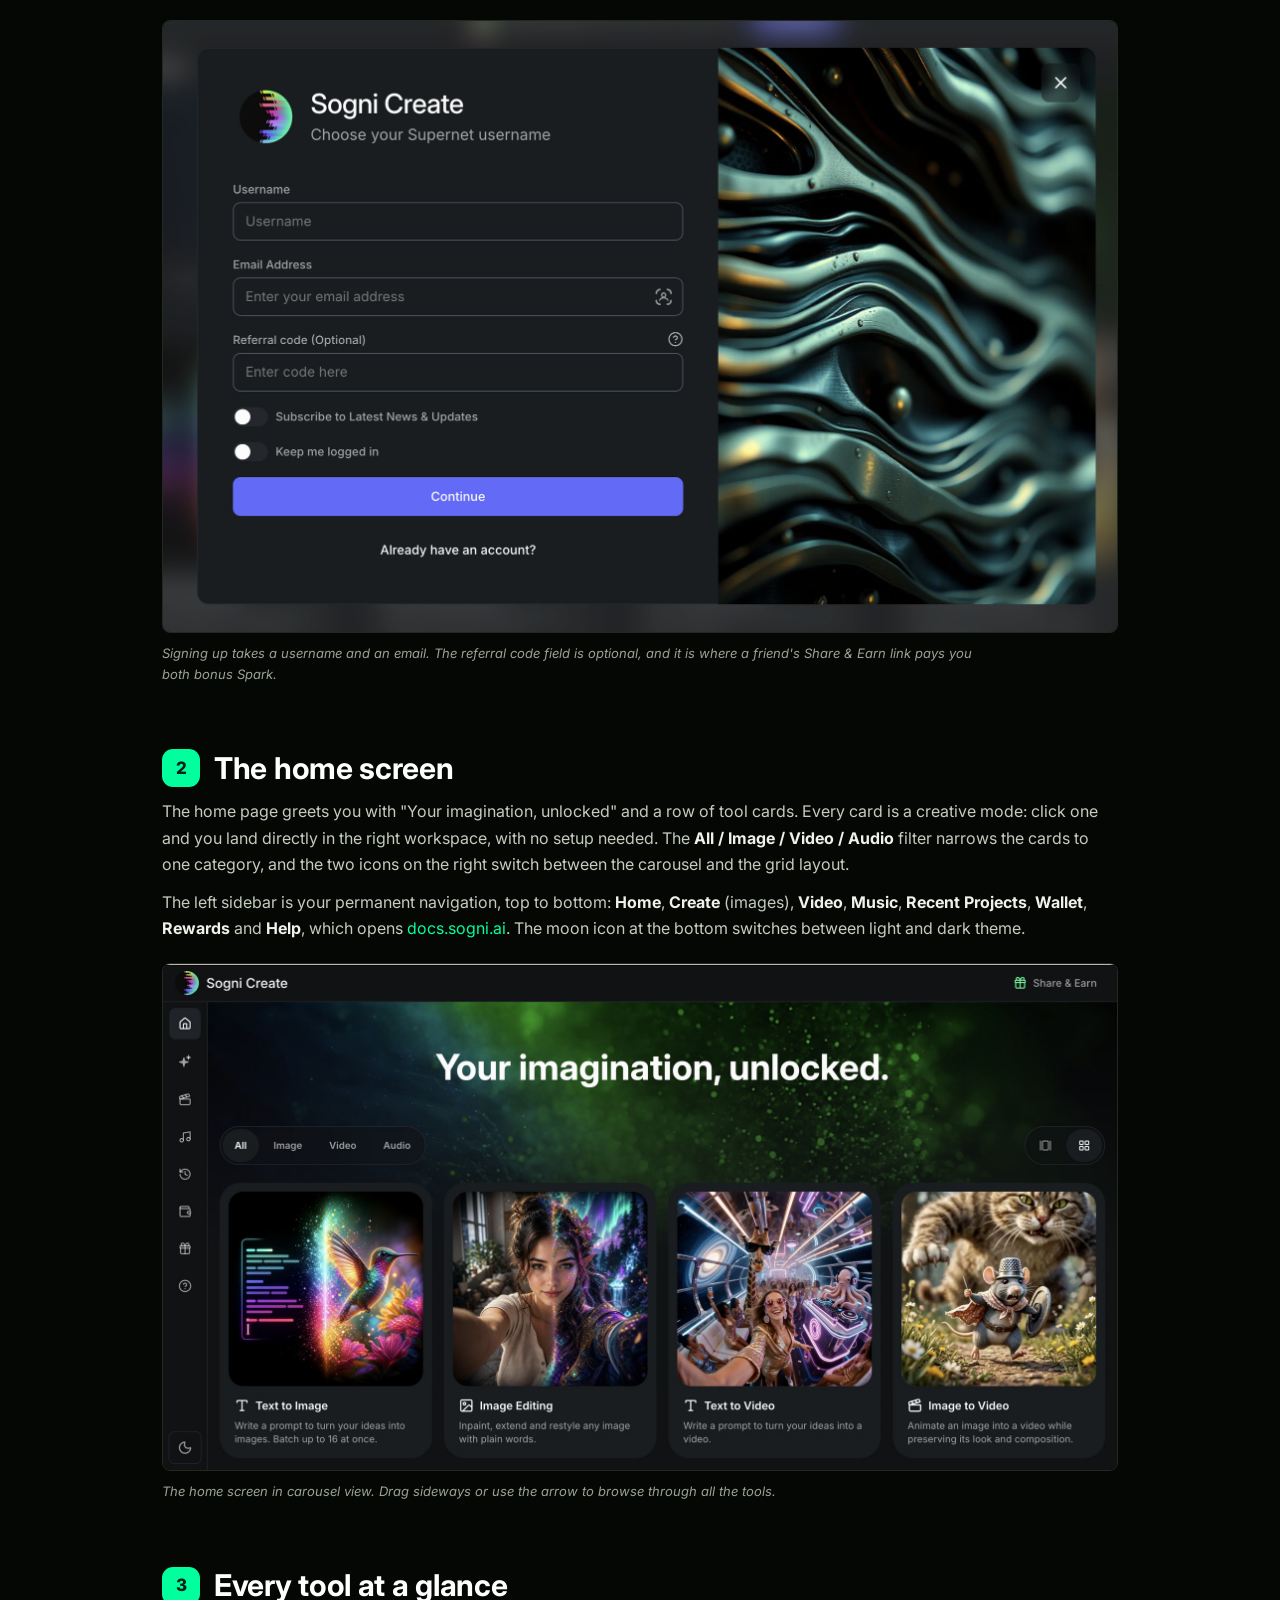
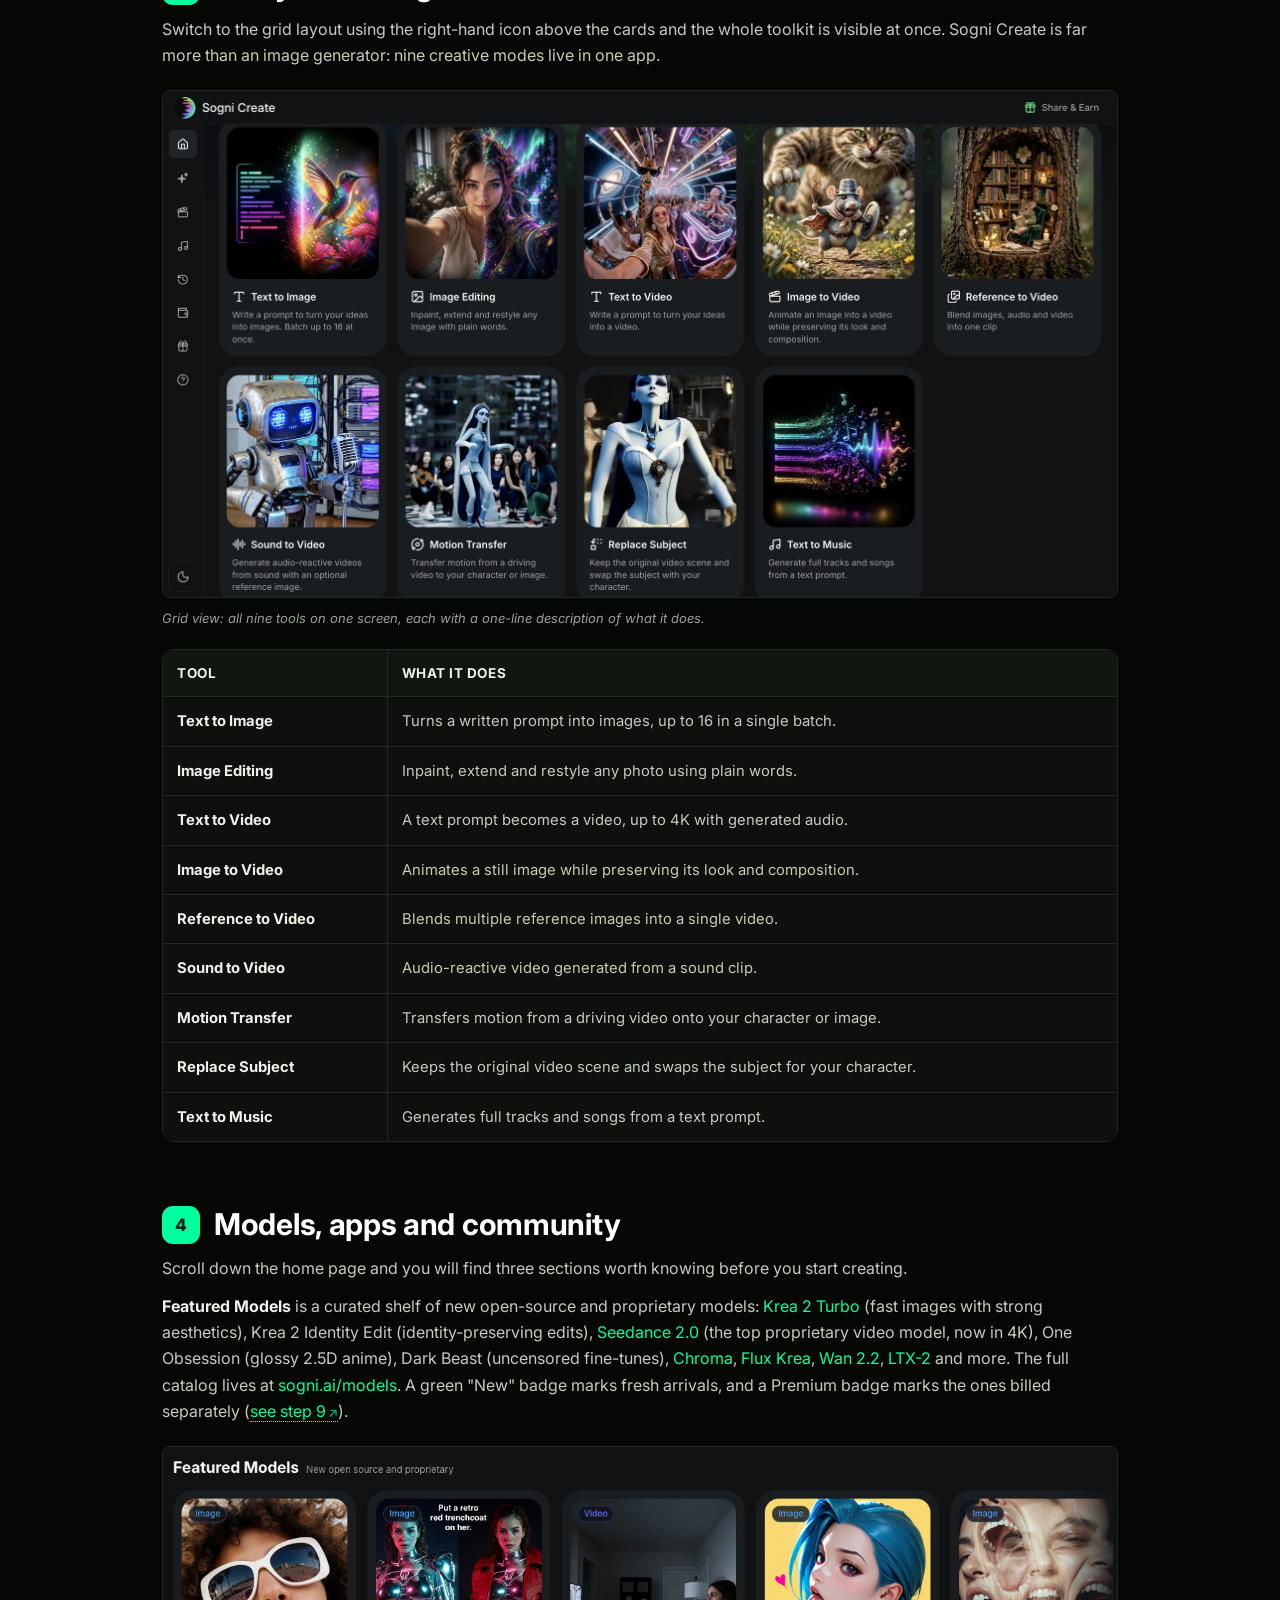
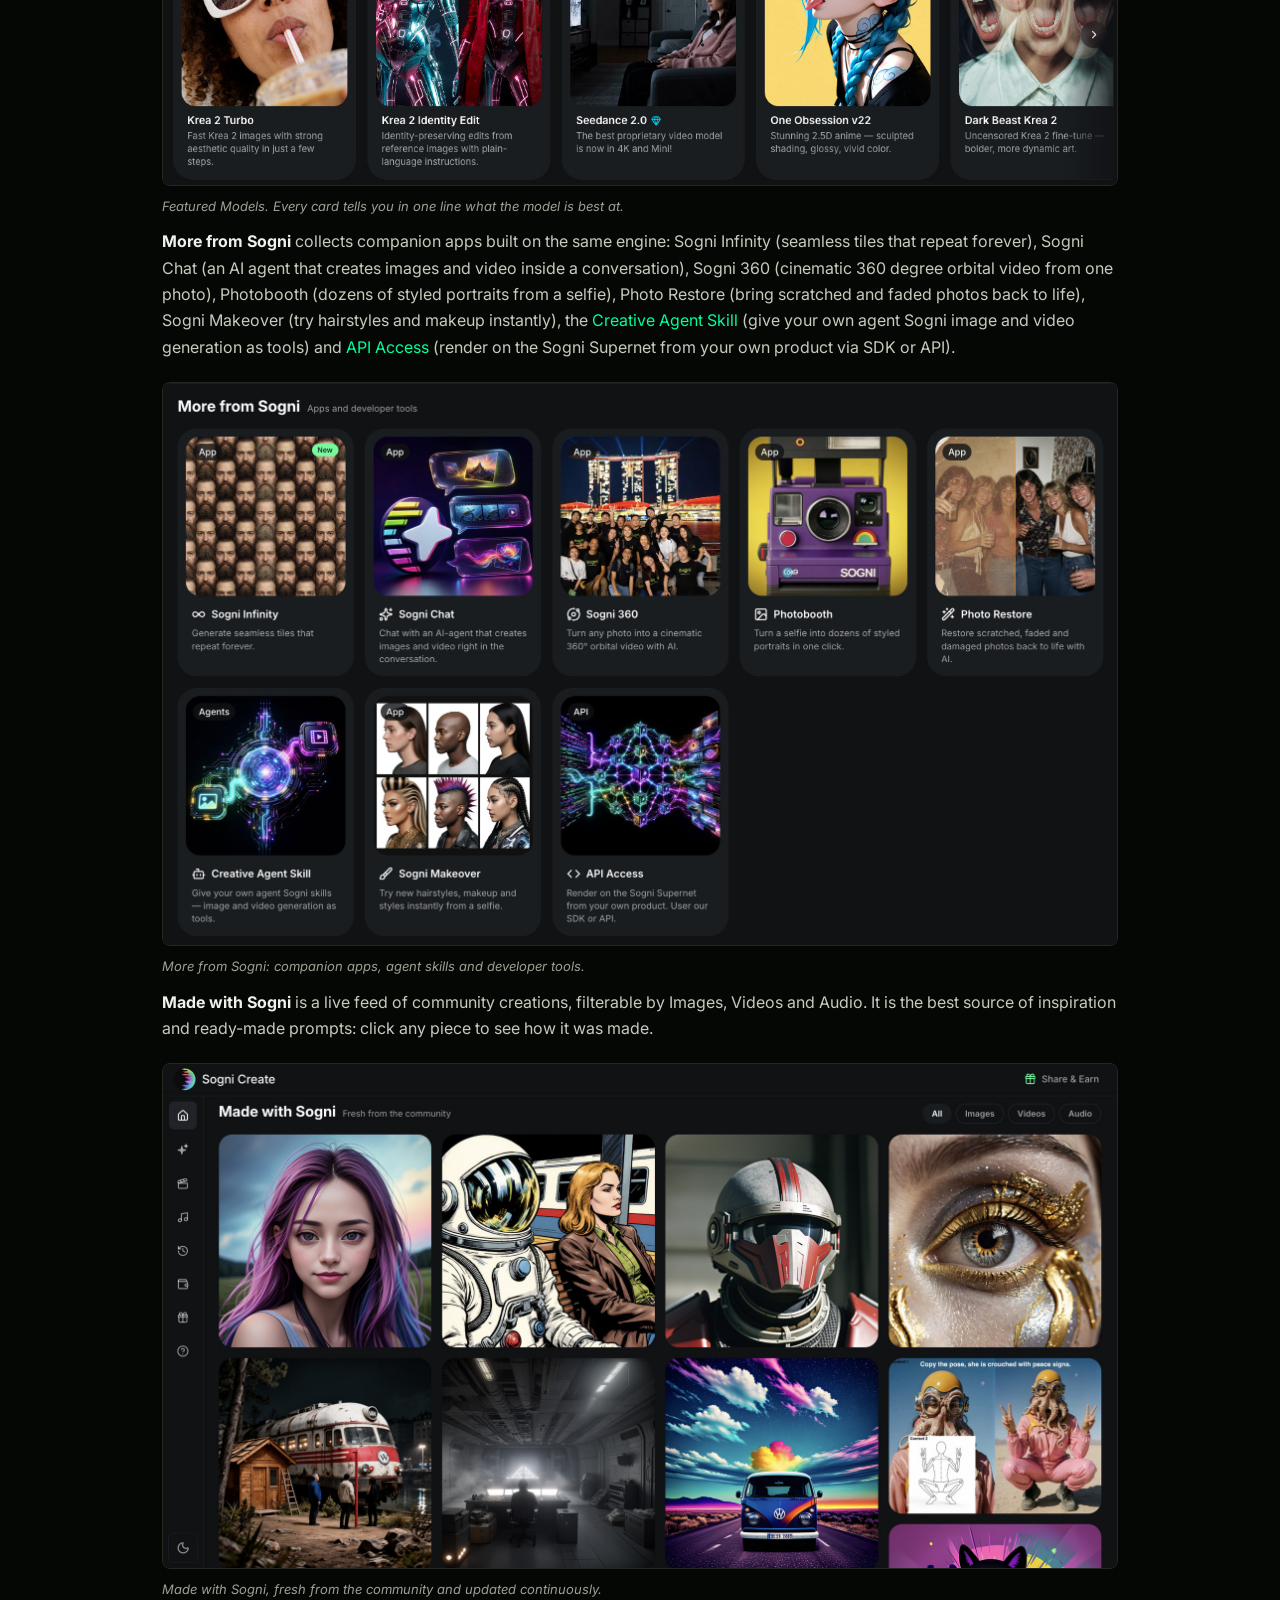
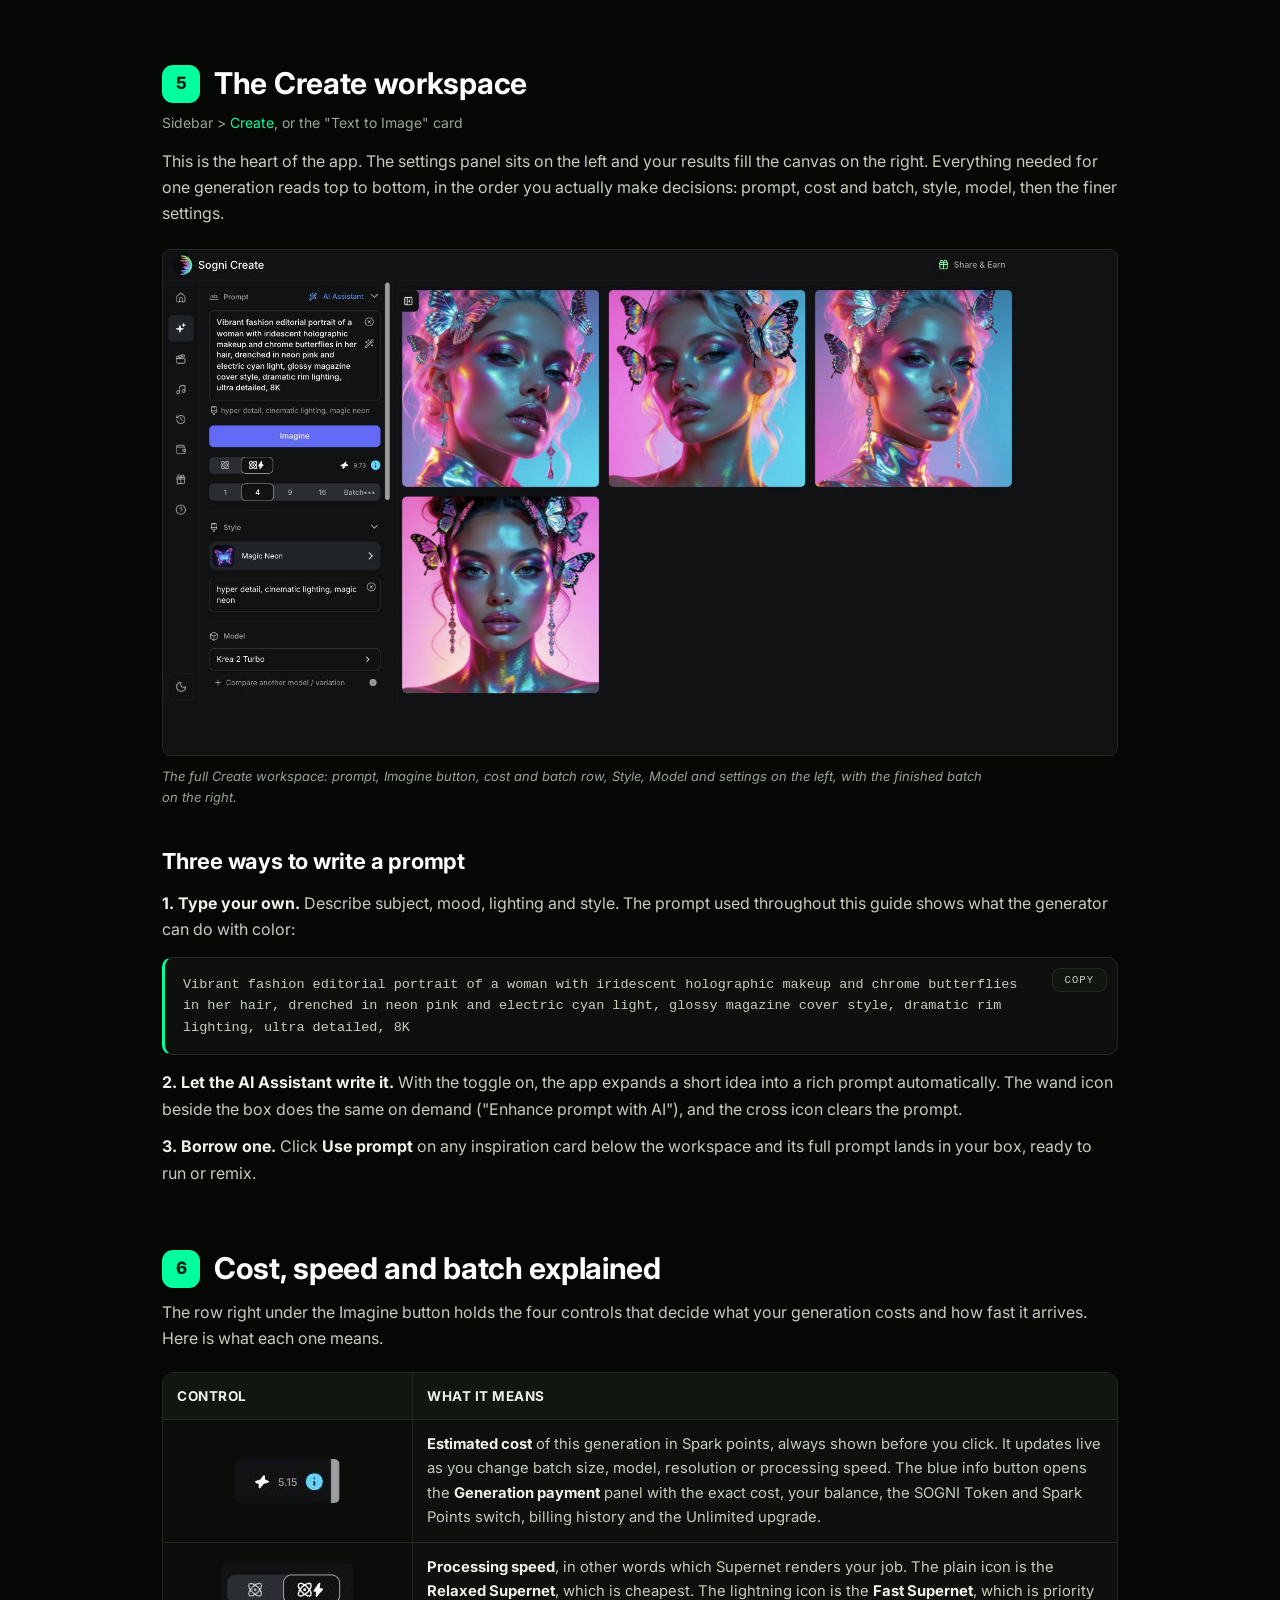
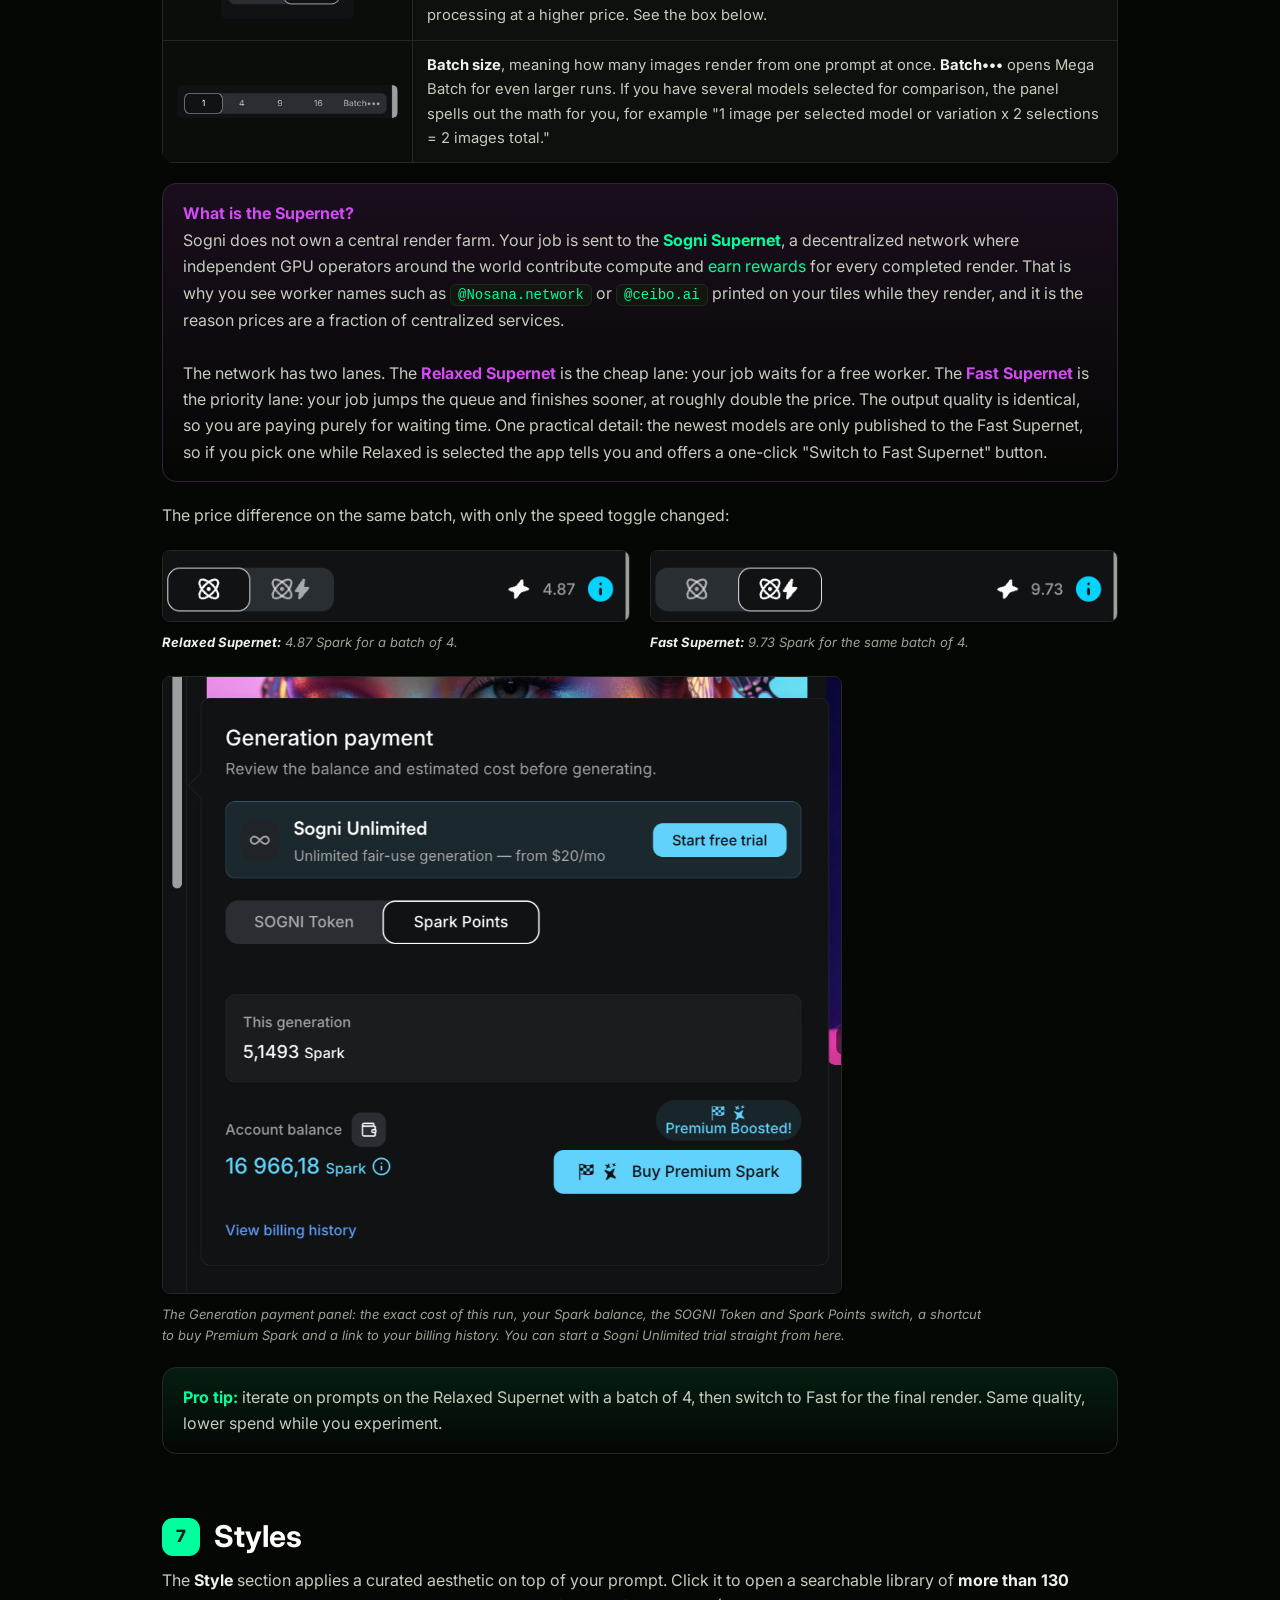
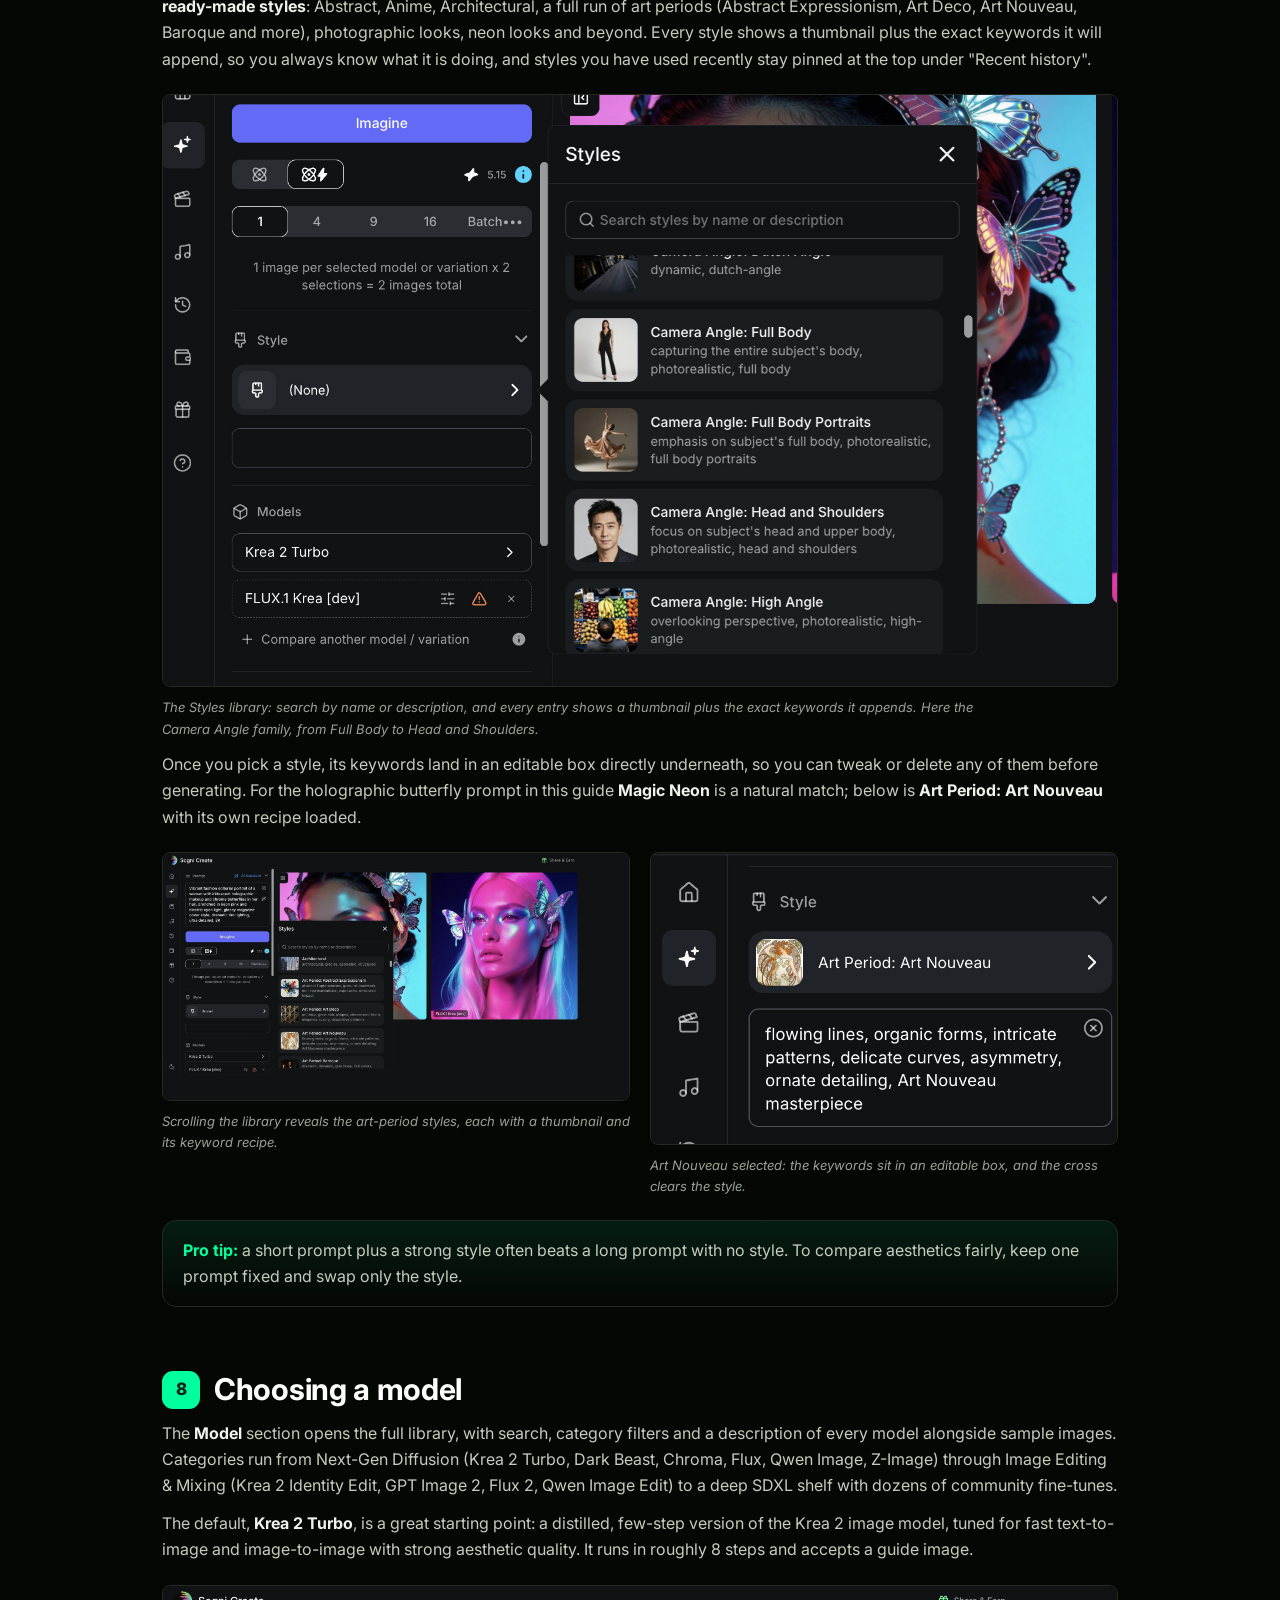
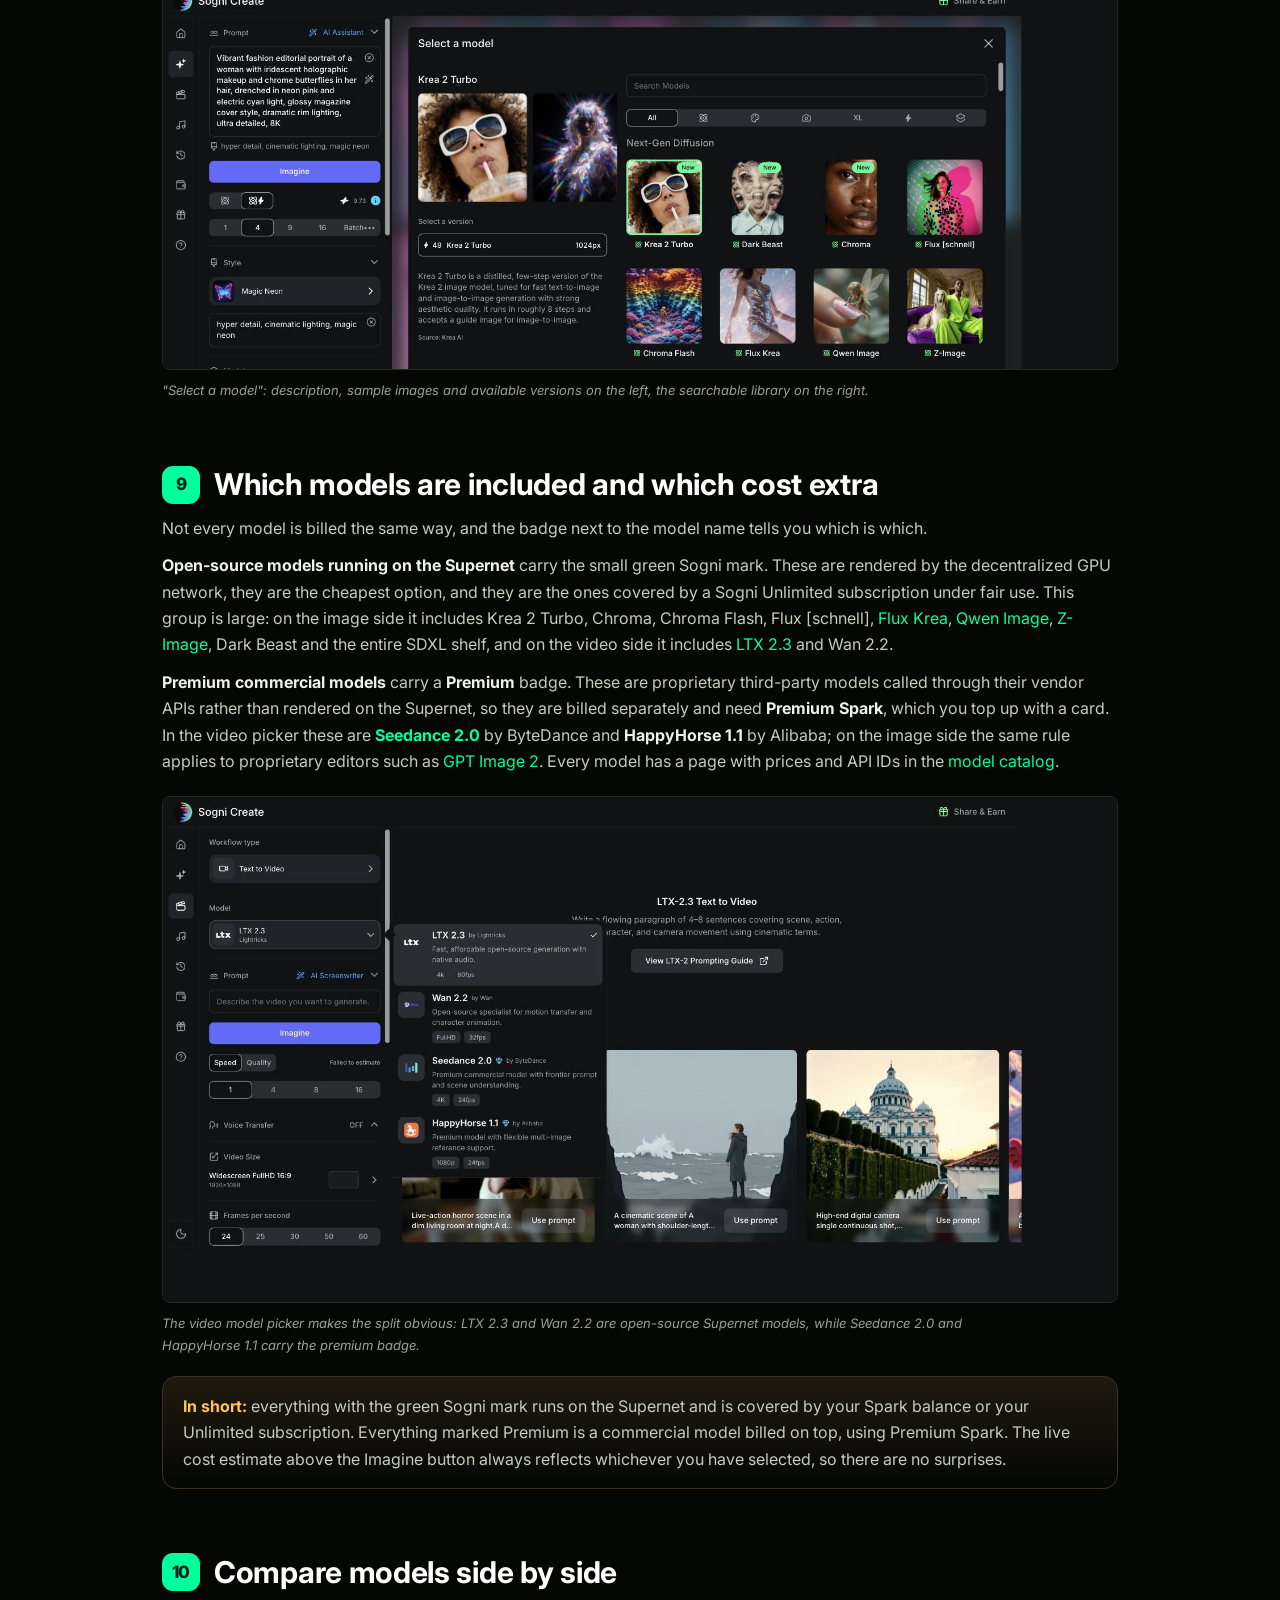
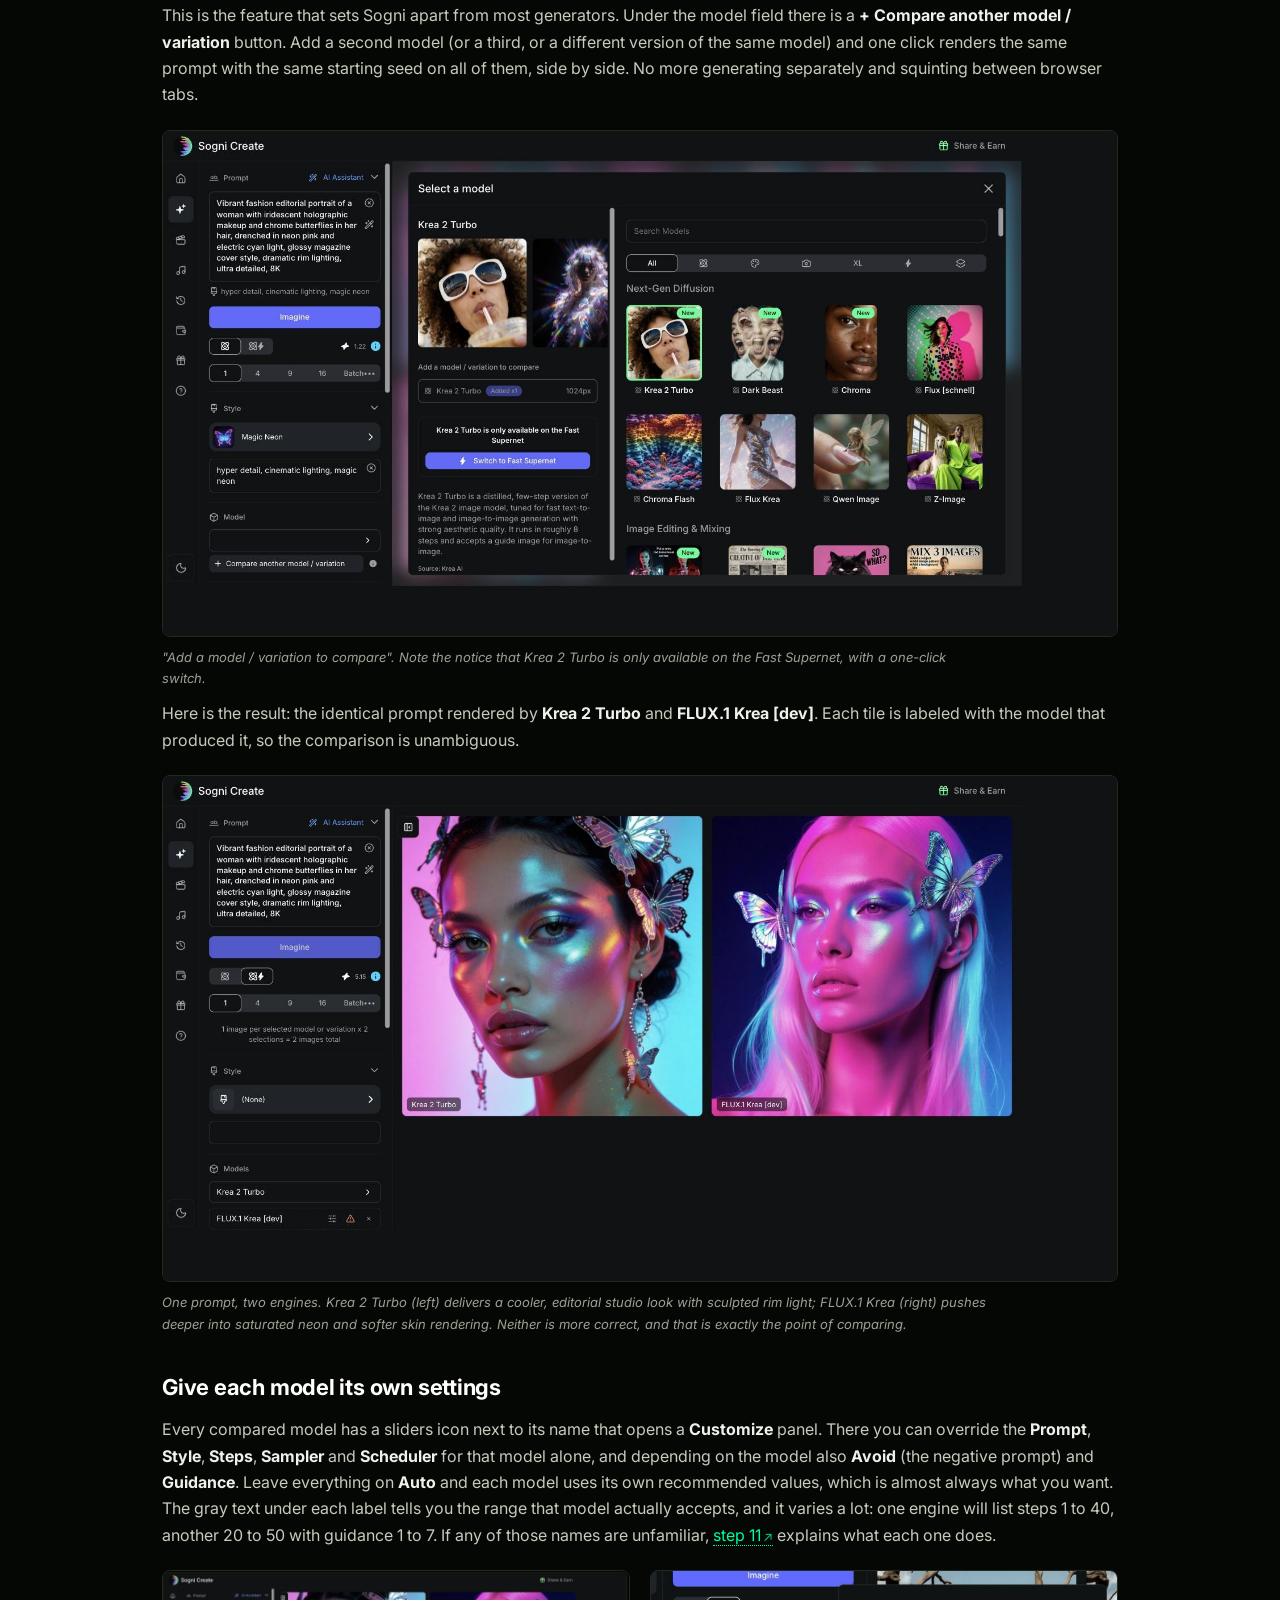
==== commit 6502dfc2: "fix: remove agent screenshot frame" ====
--- a/onboarding/index.html
+++ b/onboarding/index.html
@@ -121,11 +121,9 @@
     padding:4px 0;justify-content:flex-start;font-weight:650}
   .agent-preface-actions .agent-secondary:hover{border-color:transparent;color:var(--accent);transform:none;text-decoration:underline}
   .agent-preface-media{display:flex;flex-direction:column;min-width:0;background:transparent;border:0}
-  .agent-demo-shot{position:relative;padding:4px;border:1px solid rgba(0,255,157,.3);border-radius:10px;
-    background:linear-gradient(135deg,rgba(0,255,157,.18),#0b100c 44%,#202836);
-    box-shadow:0 14px 34px rgba(0,0,0,.32);overflow:hidden}
+  .agent-demo-shot{position:relative;padding:0;border:0;border-radius:10px;background:none;box-shadow:none;overflow:hidden}
   .agent-demo-shot img{display:block;width:100%;height:auto;object-fit:contain;border:0;
-    border-radius:6px;box-shadow:none;cursor:zoom-in}
+    border-radius:10px;box-shadow:none;cursor:zoom-in}
   .agent-demo-label{position:absolute;left:14px;bottom:12px;padding:7px 10px;border:1px solid rgba(255,255,255,.16);
     border-radius:999px;background:rgba(4,7,4,.82);color:#fff;backdrop-filter:blur(8px);
     font:700 9px/1 ui-monospace,SFMono-Regular,Menlo,monospace;letter-spacing:.12em;text-transform:uppercase}
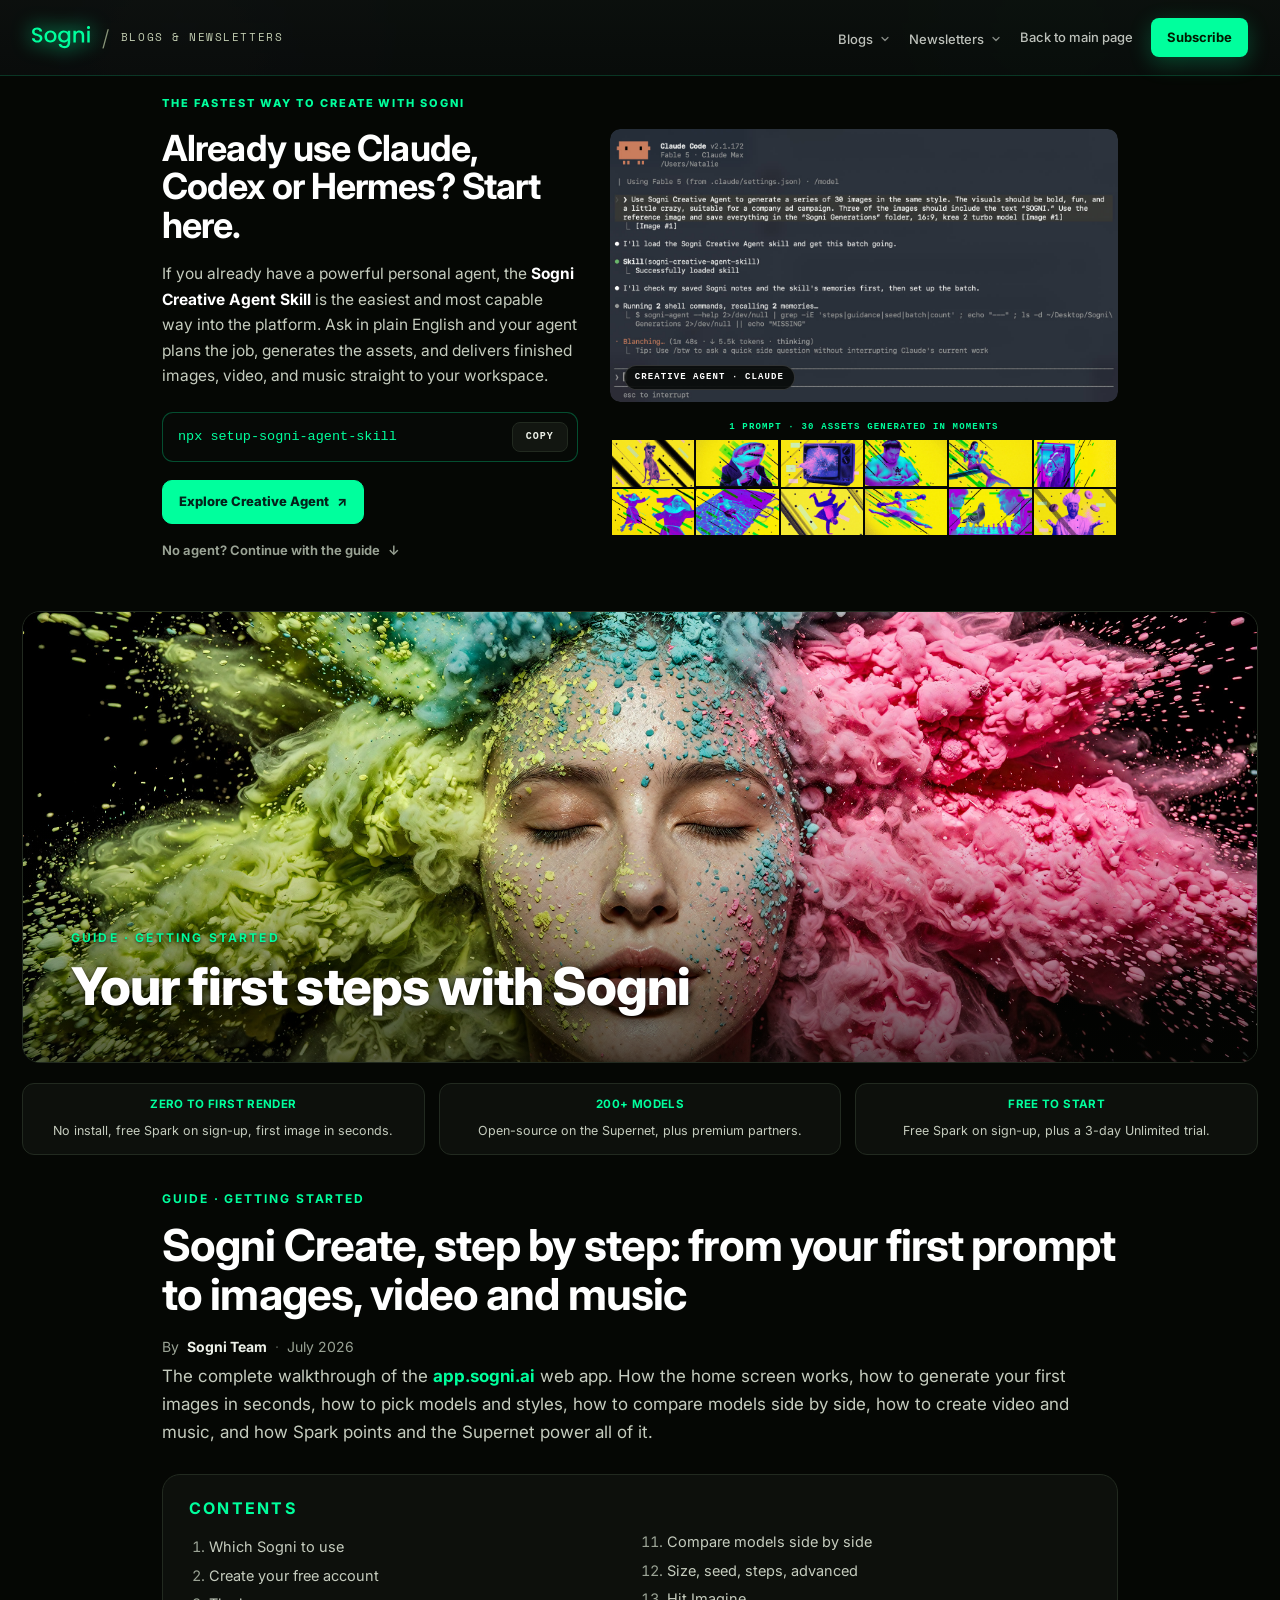
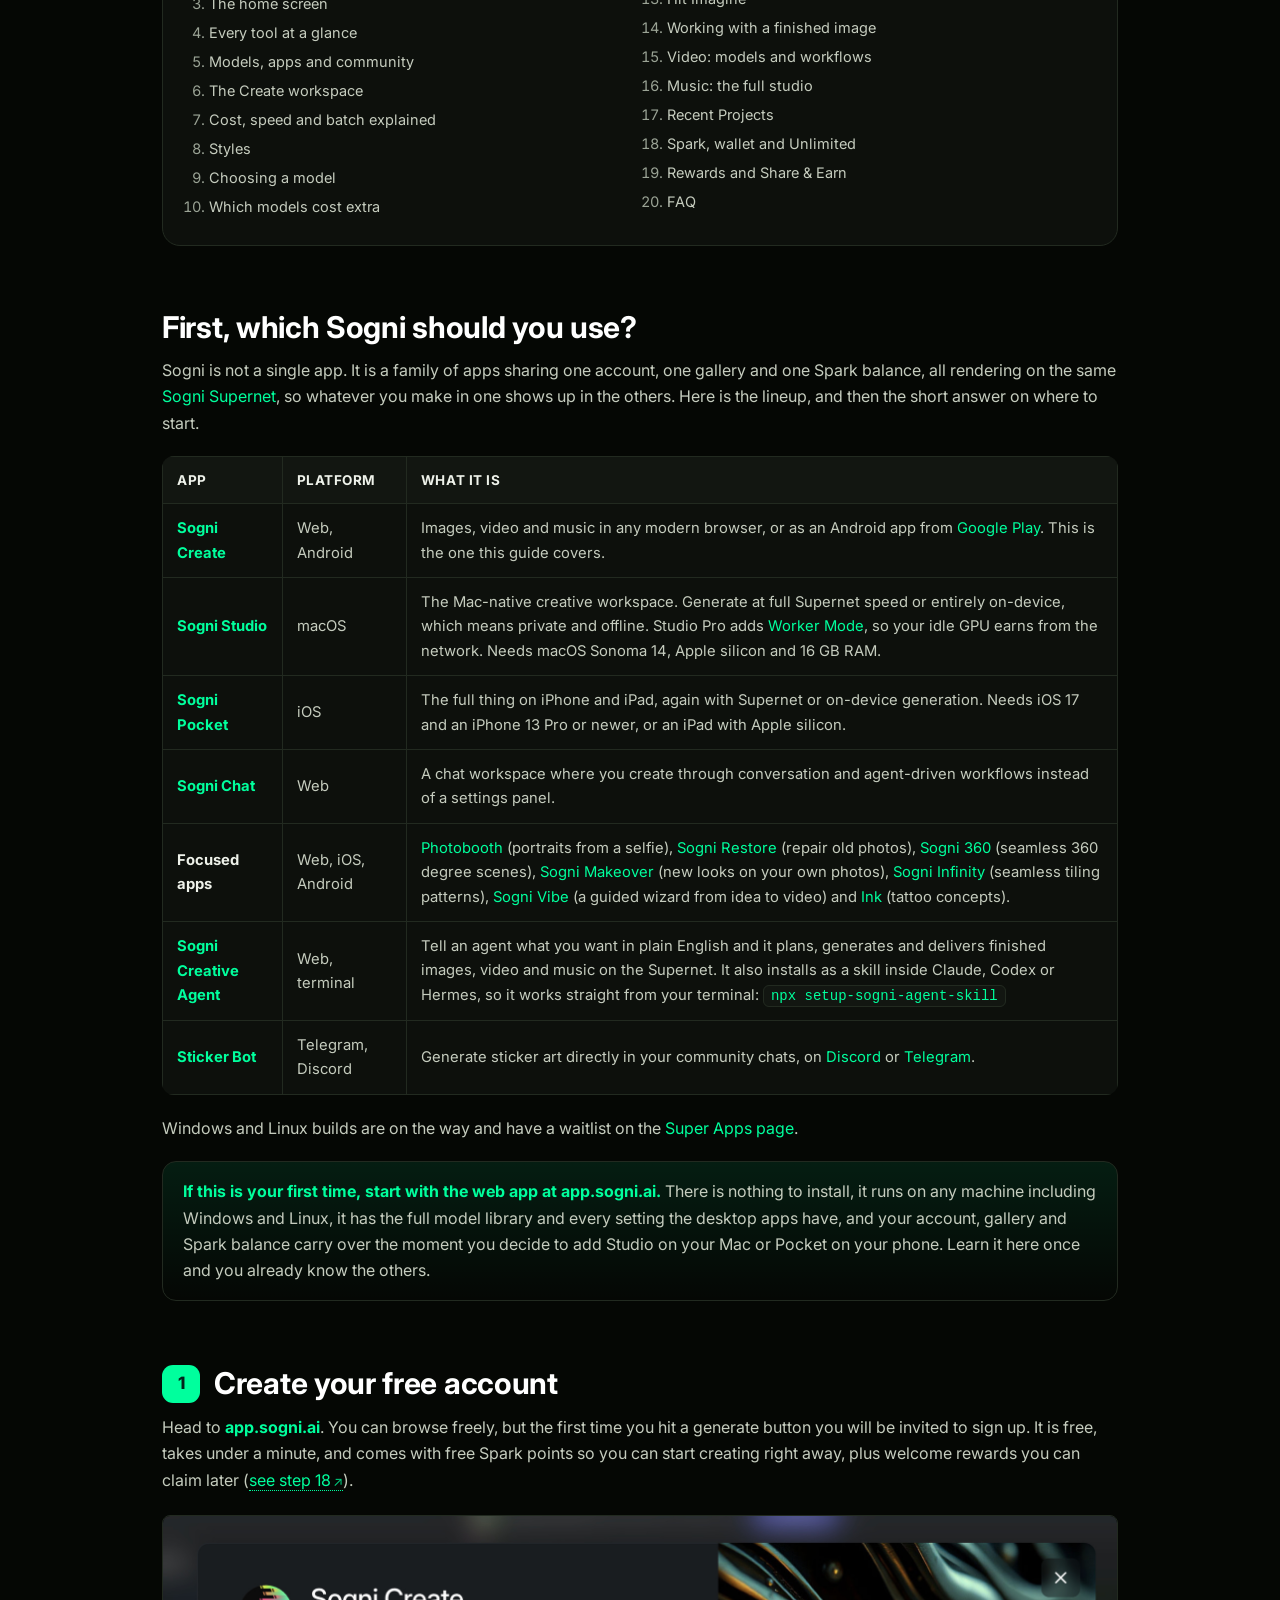
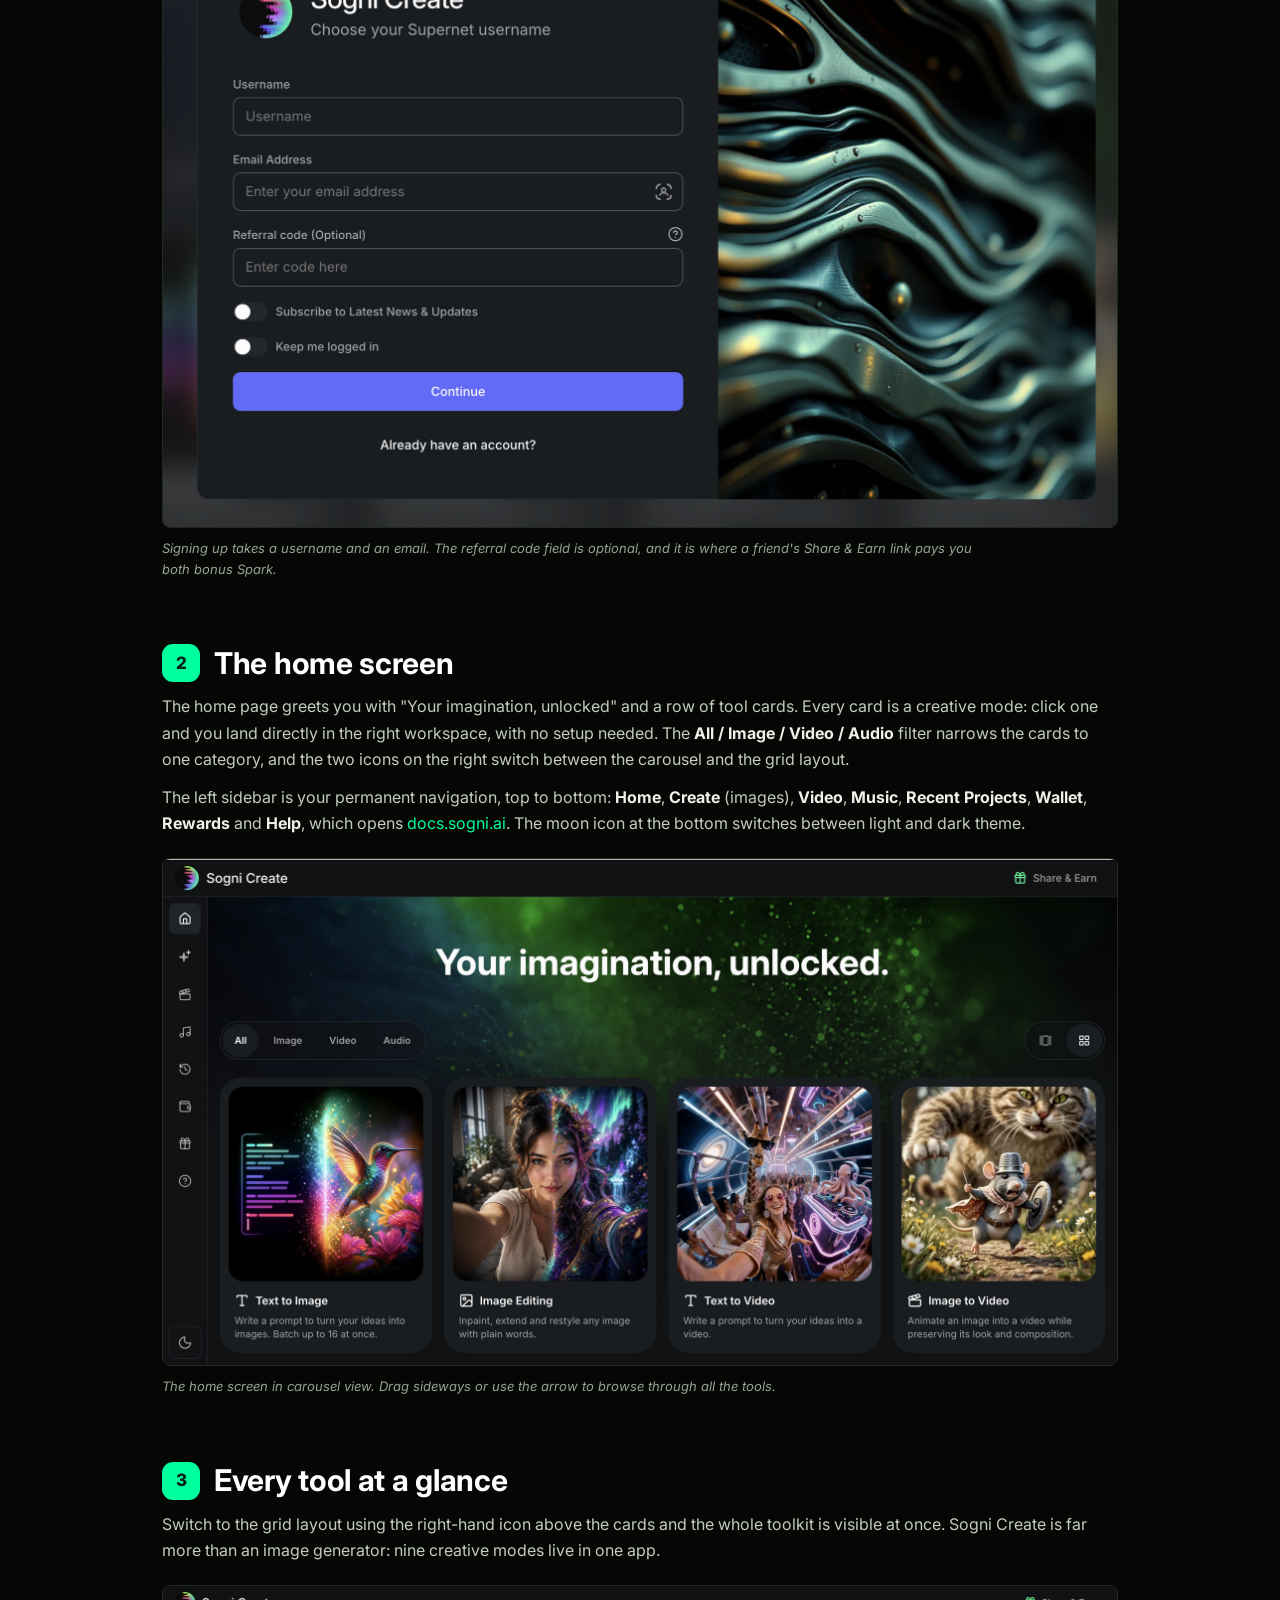
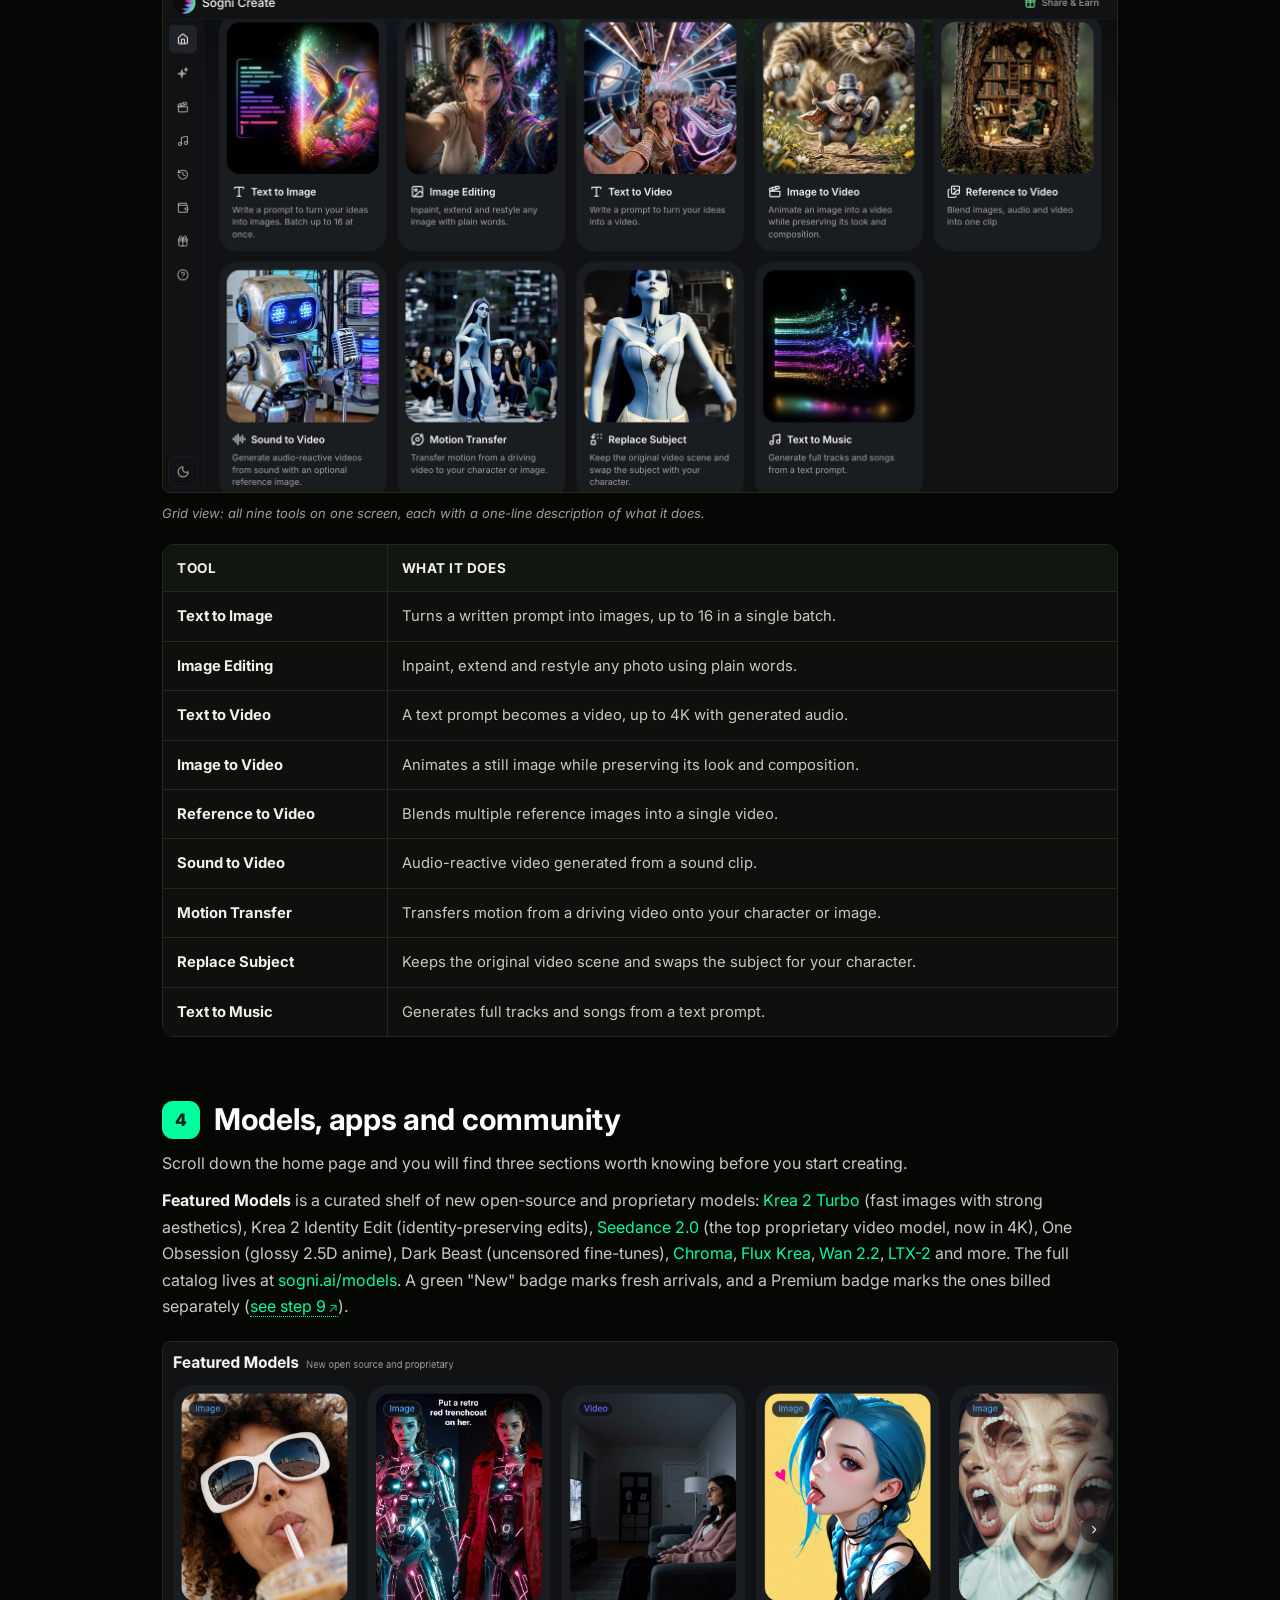
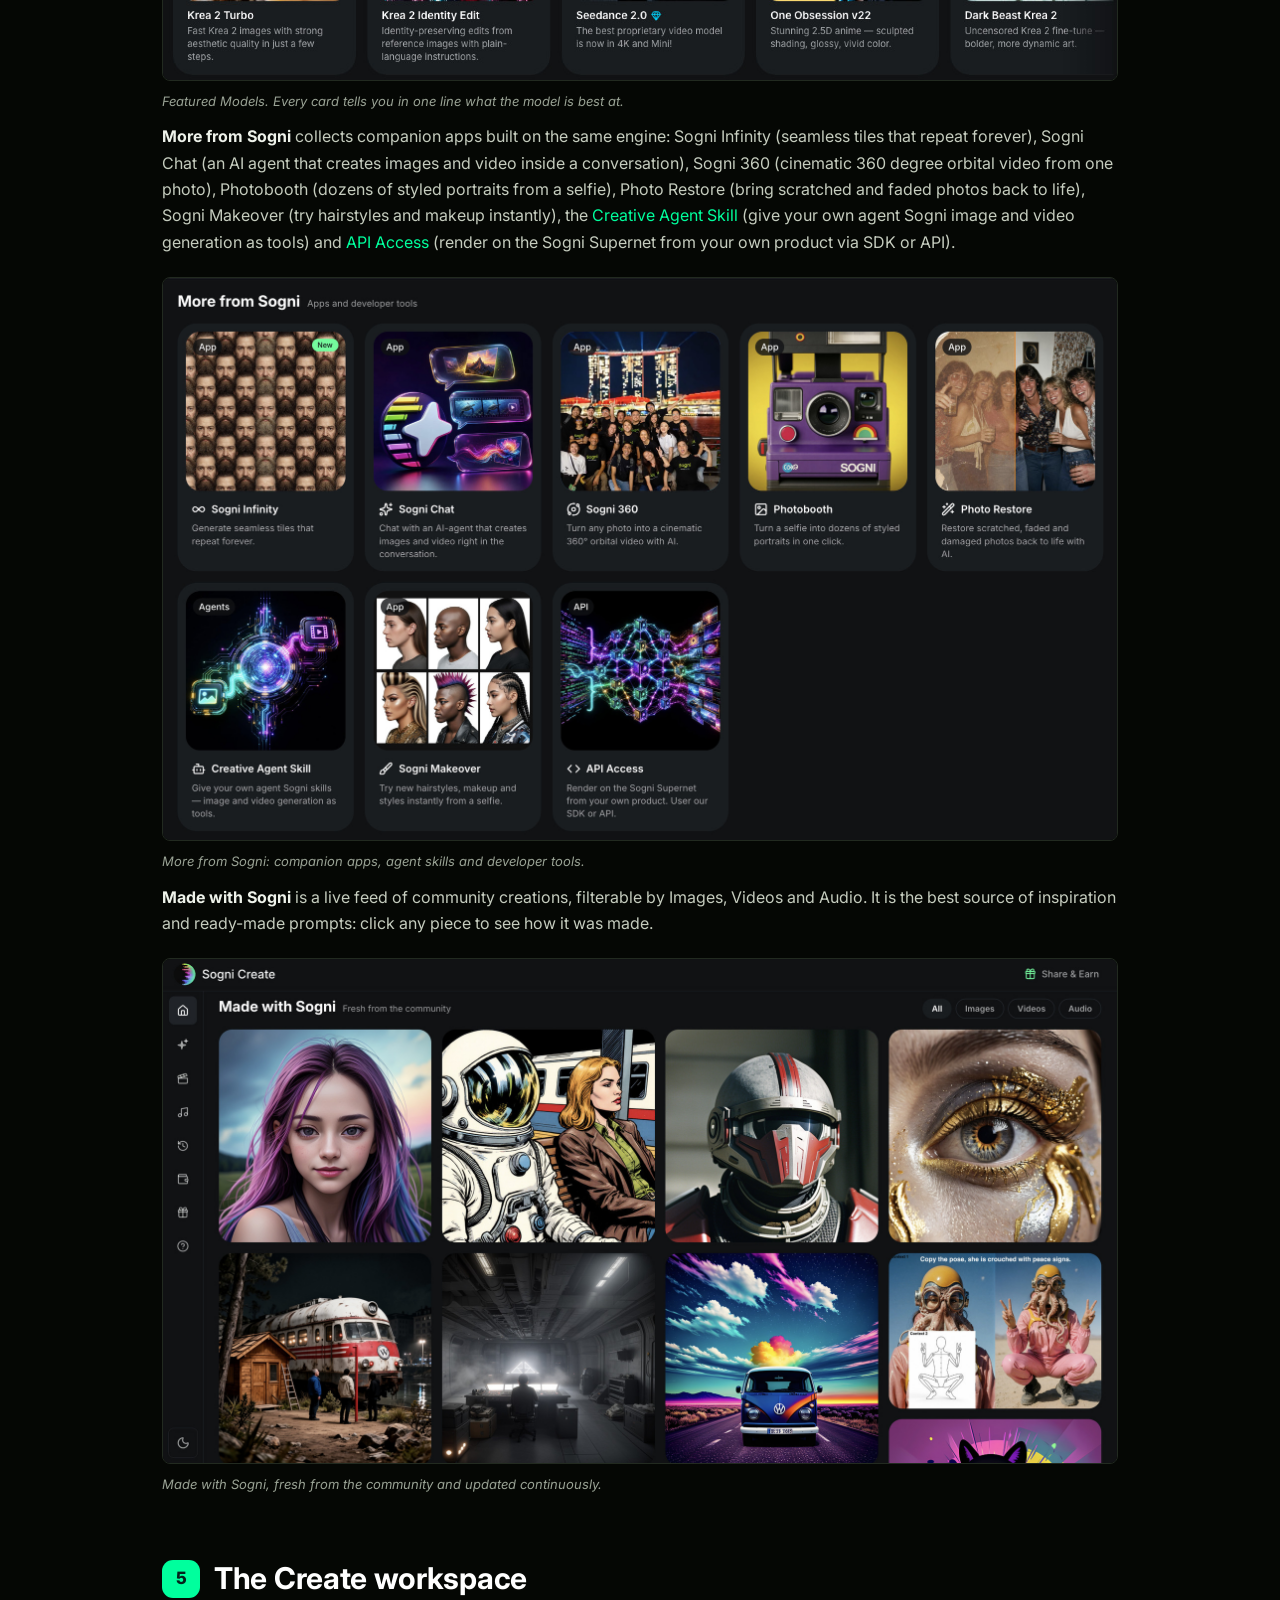
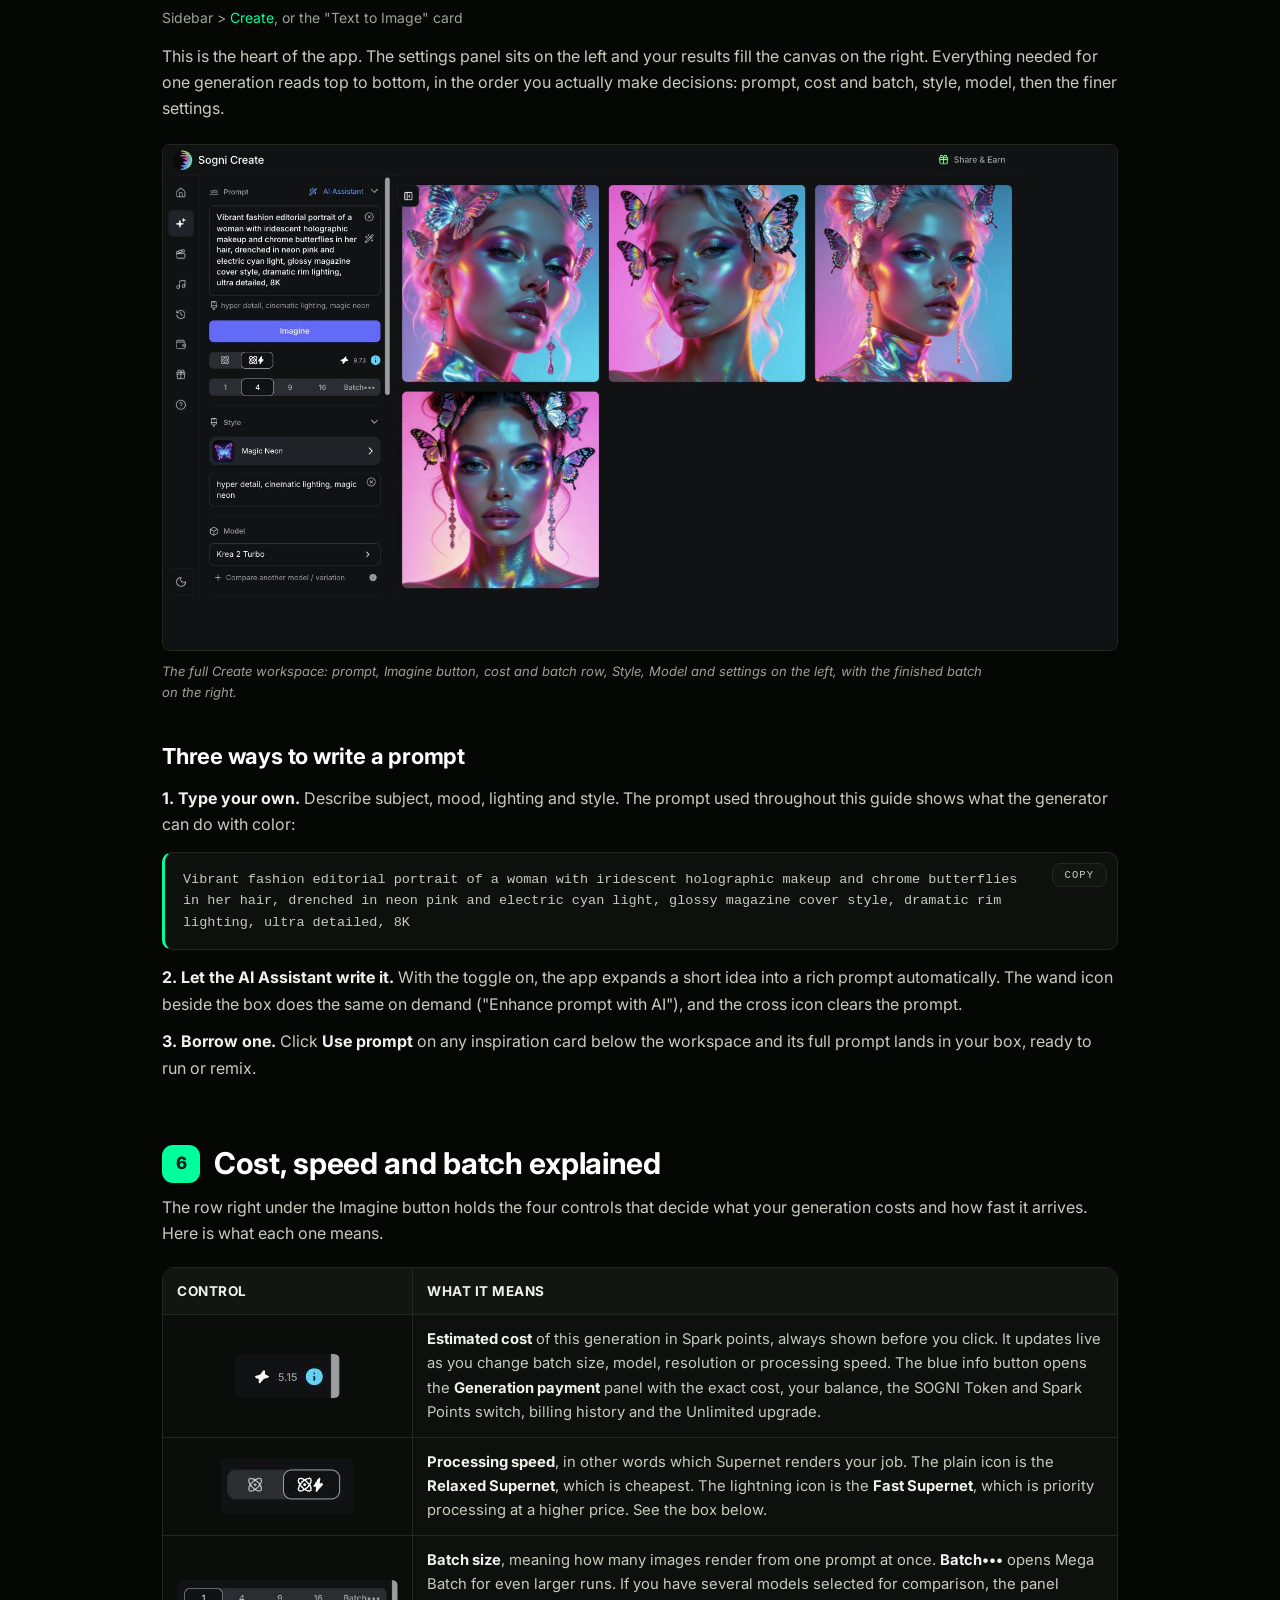
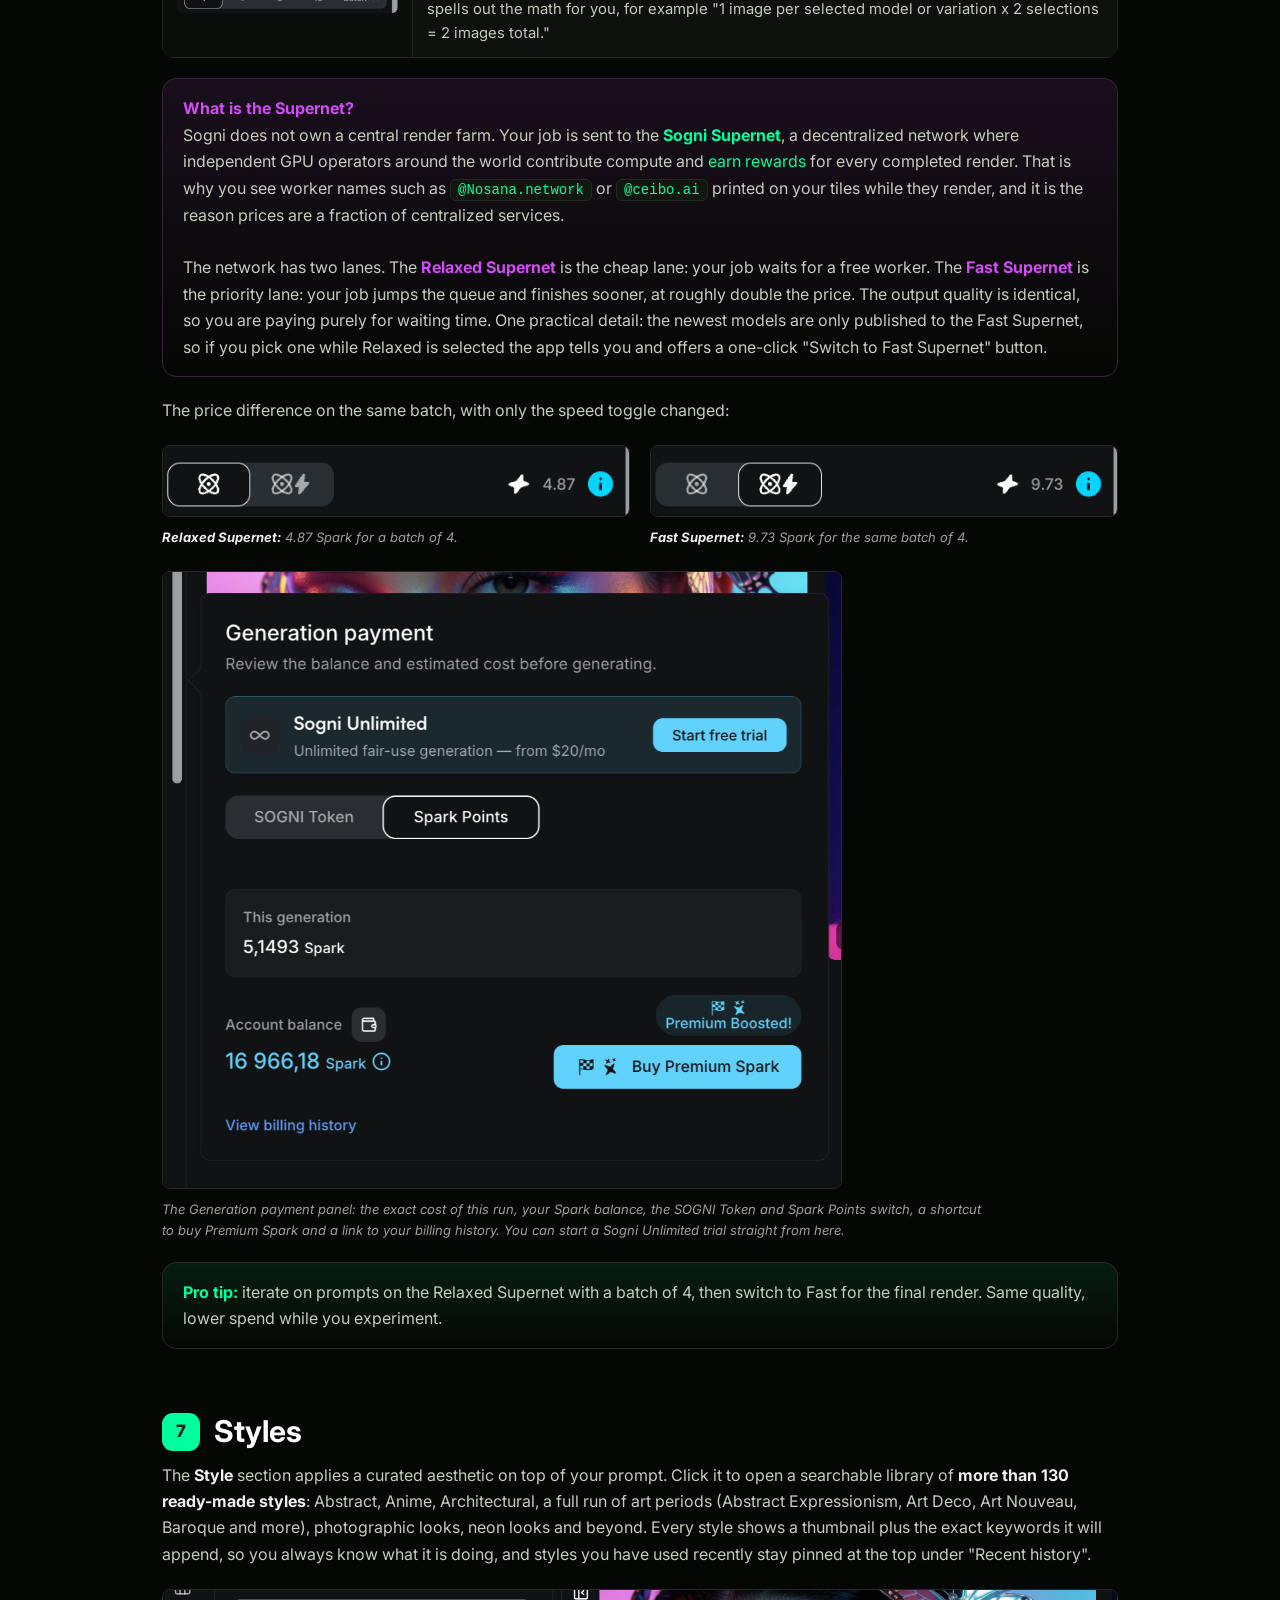
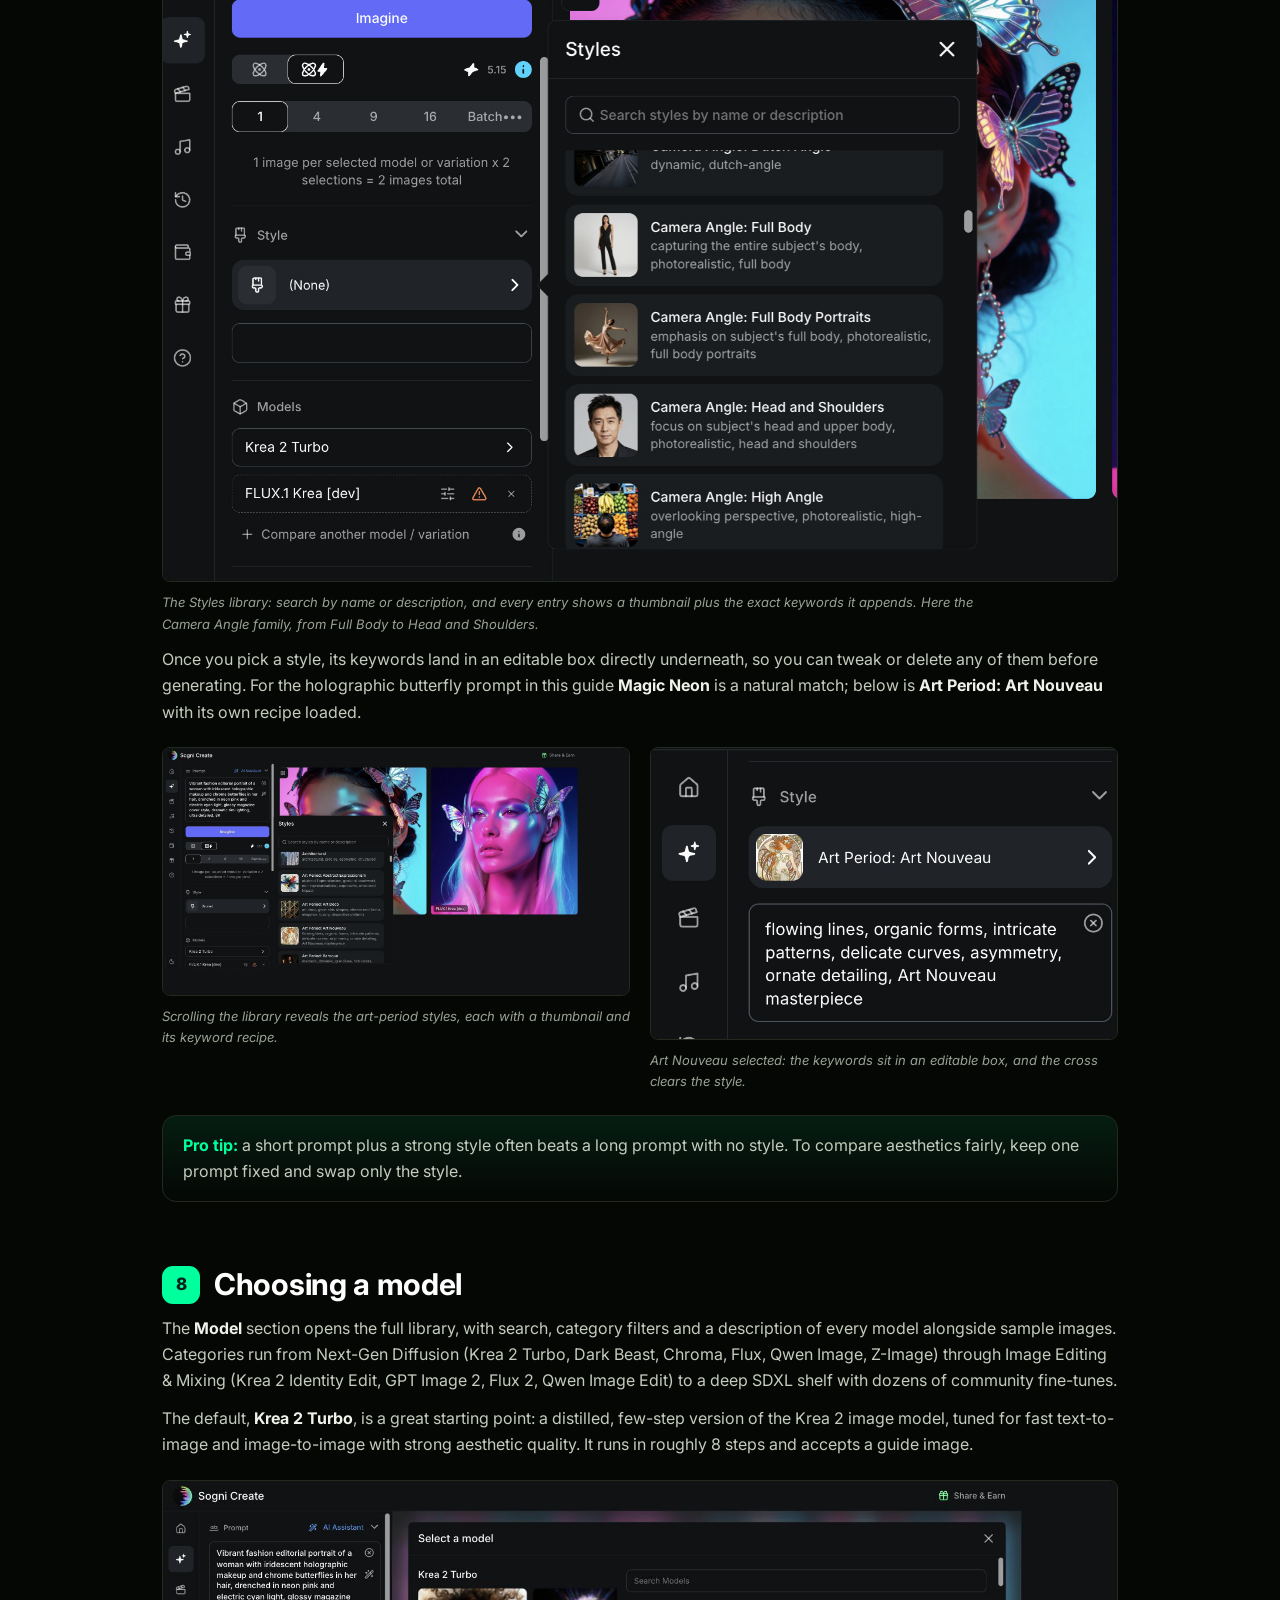
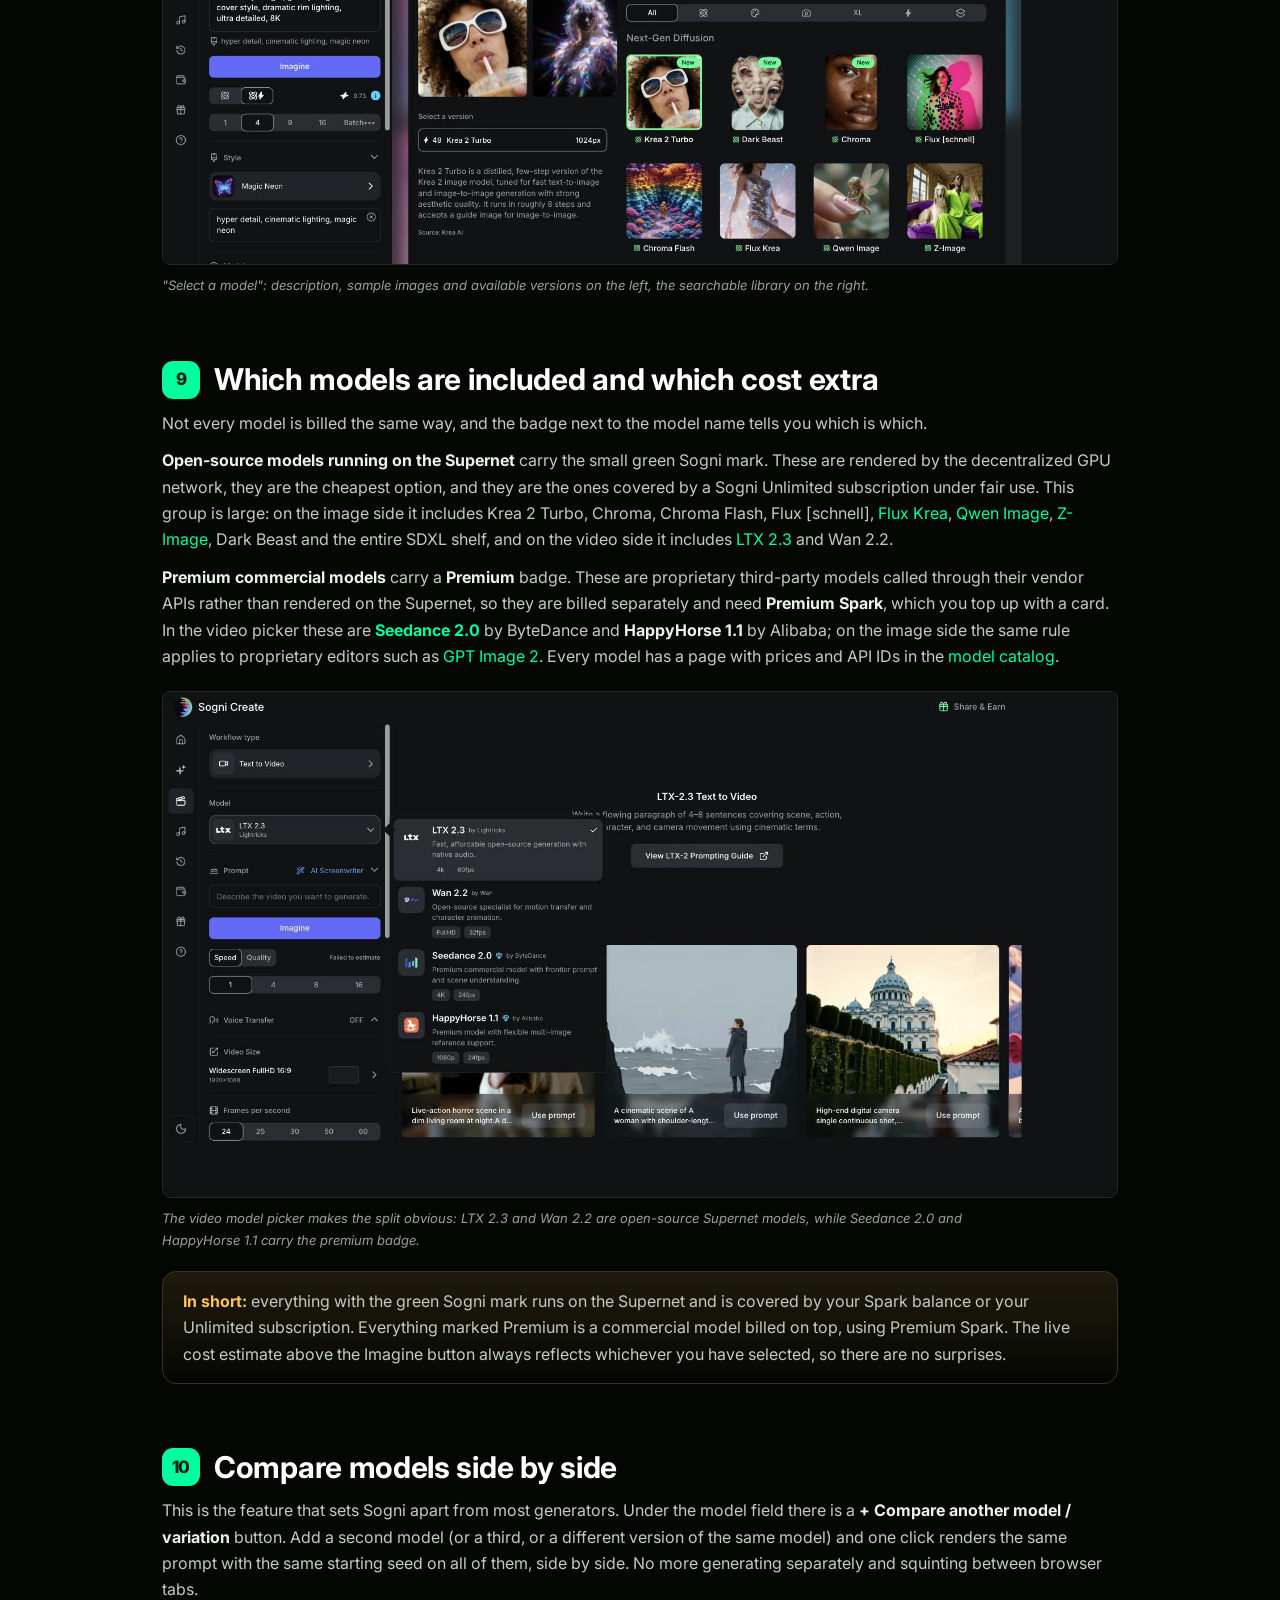
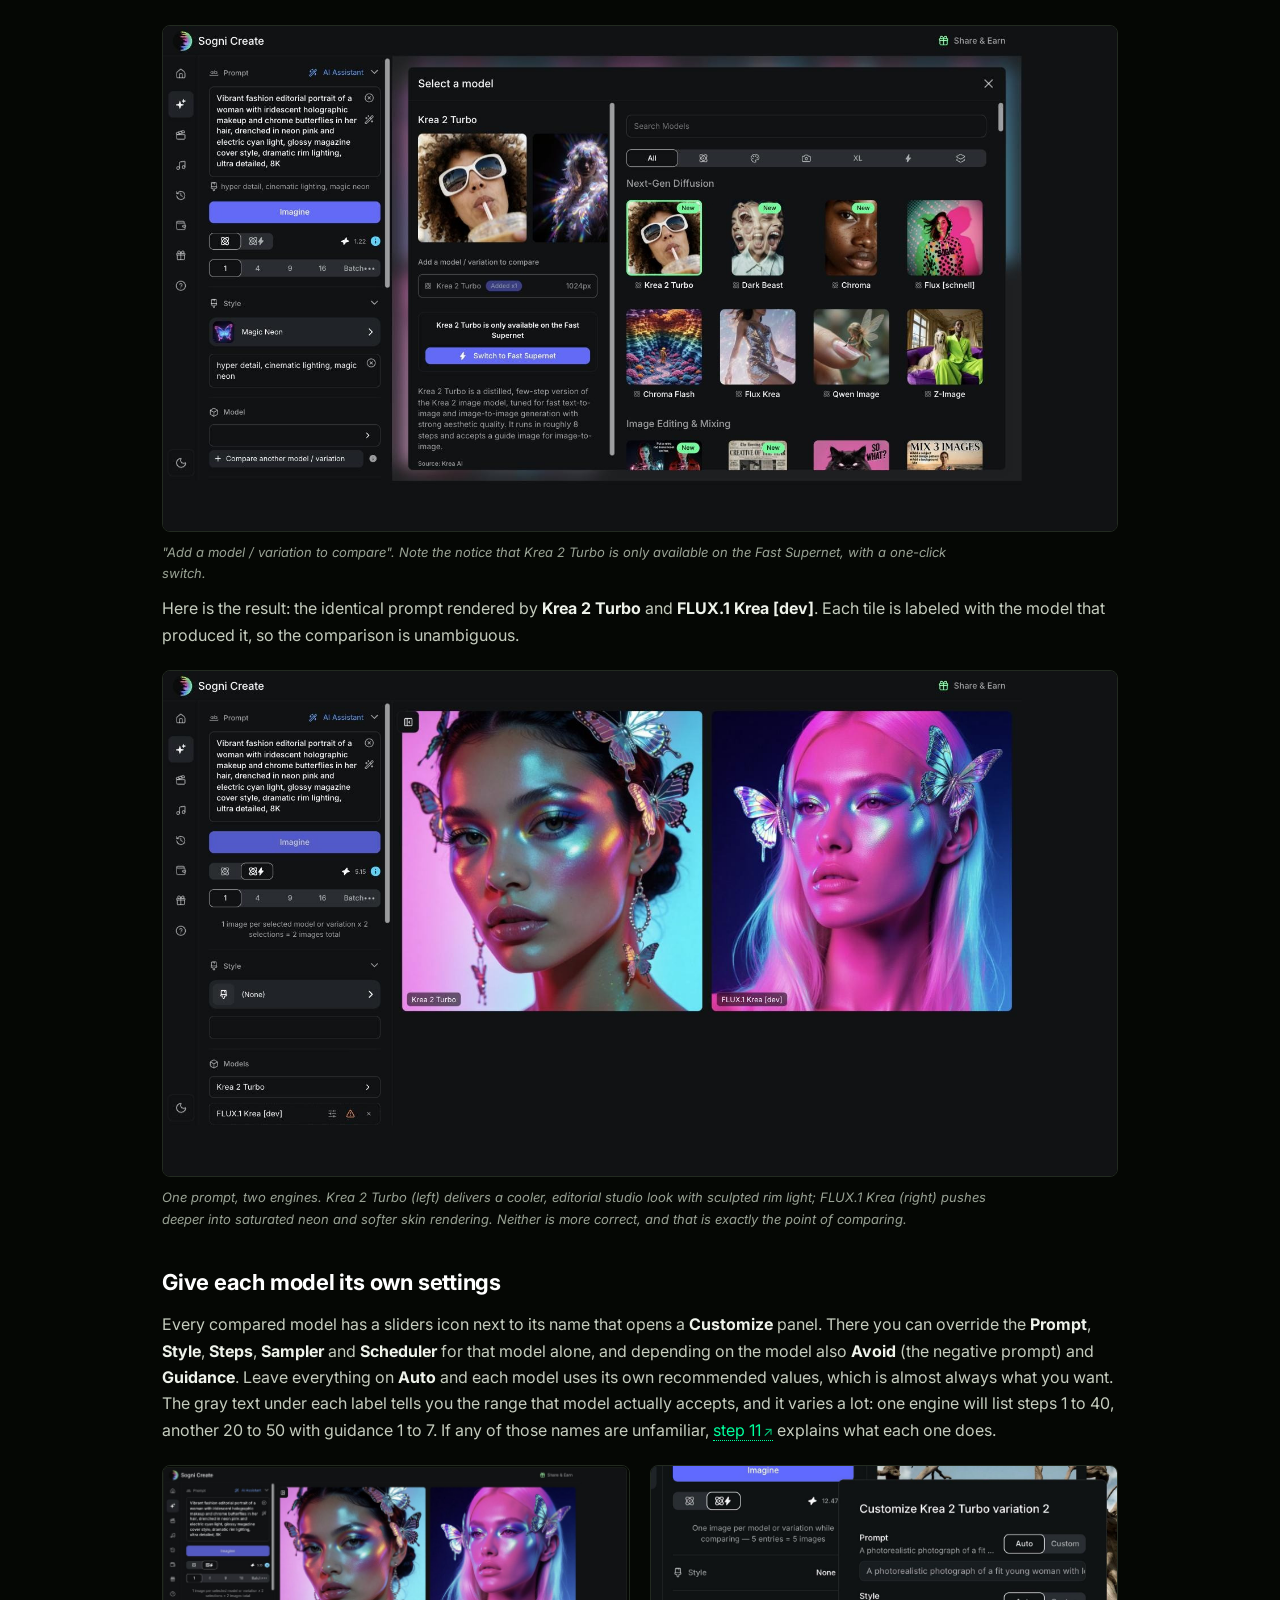
==== commit a6378b63: "Show Agent media first on onboarding" ====
--- a/onboarding/index.html
+++ b/onboarding/index.html
@@ -46,6 +46,8 @@
 
   .band{max-width:var(--maxw);margin:0 auto;padding:0 22px}
   .wrap{max-width:var(--colw);margin:0 auto;padding:34px 22px 90px}
+  .agent-first-wrap{max-width:var(--colw);margin:0 auto;padding:18px 22px 20px}
+  .agent-first-wrap .agent-preface{margin:0}
 
   /* hero banner */
   .hero-banner{position:relative;margin:0 auto;max-width:var(--maxw);border-radius:var(--radius);
@@ -130,7 +132,7 @@
   .agent-result-wall{margin-top:12px;background:transparent;border-top:0}
   .agent-result-caption{padding:9px 12px 8px;color:var(--accent);font:800 9px/1 ui-monospace,SFMono-Regular,Menlo,monospace;
     letter-spacing:.13em;text-align:center;text-transform:uppercase}
-  .agent-result-grid{display:grid;grid-template-columns:repeat(4,minmax(0,1fr));gap:2px;padding:0 2px 2px;background:#050705}
+  .agent-result-grid{display:grid;grid-template-columns:repeat(6,minmax(0,1fr));gap:2px;padding:0 2px 2px;background:#050705}
   .agent-result-tile{position:relative;overflow:hidden;aspect-ratio:16/9;background:#0a0d0a}
   .agent-result-image,.agent-result-video,.agent-result-poster{display:block;width:100%;height:100%;aspect-ratio:16/9;object-fit:contain;background:#0a0d0a}
   .agent-result-poster{display:none}
@@ -1203,6 +1205,50 @@
 
 
 
+<!-- AGENT-FIRST INTRO -->
+<div class="agent-first-wrap">
+<section class="agent-preface" aria-labelledby="agent-preface-title">
+  <span class="agent-preface-label">The fastest way to create with Sogni</span>
+  <div class="agent-preface-grid">
+    <div class="agent-preface-copy">
+      <h2 id="agent-preface-title">Already use Claude, Codex or Hermes? Start here.</h2>
+      <p>If you already have a powerful personal agent, the <strong>Sogni Creative Agent Skill</strong> is the easiest and most capable way into the platform. Ask in plain English and your agent plans the job, generates the assets, and delivers finished images, video, and music straight to your workspace.</p>
+      <div class="agent-command" aria-label="Installation command">
+        <code>npx setup-sogni-agent-skill</code>
+        <button class="agent-copy" type="button" aria-label="Copy install command">Copy</button>
+      </div>
+      <div class="agent-preface-actions">
+        <a class="agent-primary" href="https://www.sogni.ai/agent" target="_blank" rel="noopener">Explore Creative Agent <span aria-hidden="true">&nearr;</span></a>
+        <a class="agent-secondary" href="#s0">No agent? Continue with the guide <span aria-hidden="true">&darr;</span></a>
+      </div>
+    </div>
+    <div class="agent-preface-media">
+      <div class="agent-demo-shot">
+        <img src="../assets/agent/agent-claude-batch.jpg" width="1400" height="754" loading="eager" fetchpriority="high" alt="Claude Code using the Sogni Creative Agent Skill to start a 30-image campaign batch">
+        <span class="agent-demo-label">Creative Agent &middot; Claude</span>
+      </div>
+      <div class="agent-result-wall">
+        <div class="agent-result-caption">1 prompt &middot; 30 assets generated in moments</div>
+        <div class="agent-result-grid" aria-label="Twelve images and animated results made with Sogni Creative Agent">
+          <div class="agent-result-tile"><img class="agent-result-image" src="../assets/agent/agent-still-dog-crown.jpg" width="480" height="270" loading="eager" alt="Sogni result: dog wearing a crown"></div>
+          <div class="agent-result-tile agent-result-tile-video"><video class="agent-result-video" autoplay loop muted playsinline preload="auto" poster="../assets/agent/agent-poster-shark-ceo.jpg" aria-label="Animated Sogni result: shark CEO"><source src="../assets/agent/agent-result-shark-ceo.mp4" type="video/mp4"></video><img class="agent-result-poster" src="../assets/agent/agent-poster-shark-ceo.jpg" width="480" height="270" loading="eager" alt="Sogni result: shark CEO"></div>
+          <div class="agent-result-tile"><img class="agent-result-image" src="../assets/agent/agent-still-tv-popcorn.jpg" width="480" height="270" loading="eager" alt="Sogni result: retro television with popcorn"></div>
+          <div class="agent-result-tile agent-result-tile-video"><video class="agent-result-video" autoplay loop muted playsinline preload="auto" poster="../assets/agent/agent-poster-sumo-chihuahua.jpg" aria-label="Animated Sogni result: sumo wrestler and chihuahua"><source src="../assets/agent/agent-result-sumo-chihuahua.mp4" type="video/mp4"></video><img class="agent-result-poster" src="../assets/agent/agent-poster-sumo-chihuahua.jpg" width="480" height="270" loading="eager" alt="Sogni result: sumo wrestler holding a chihuahua"></div>
+          <div class="agent-result-tile"><img class="agent-result-image" src="../assets/agent/agent-still-mermaid-gym.jpg" width="480" height="270" loading="eager" alt="Sogni result: mermaid training at a gym"></div>
+          <div class="agent-result-tile"><img class="agent-result-image" src="../assets/agent/agent-still-horse-selfie.jpg" width="480" height="270" loading="eager" alt="Sogni result: horse taking a selfie"></div>
+          <div class="agent-result-tile agent-result-tile-video"><video class="agent-result-video" autoplay loop muted playsinline preload="auto" poster="../assets/agent/agent-poster-rollerskate-nun.jpg" aria-label="Animated Sogni result: roller-skating nun"><source src="../assets/agent/agent-result-rollerskate-nun.mp4" type="video/mp4"></video><img class="agent-result-poster" src="../assets/agent/agent-poster-rollerskate-nun.jpg" width="480" height="270" loading="eager" alt="Sogni result: roller-skating nun"></div>
+          <div class="agent-result-tile"><img class="agent-result-image" src="../assets/agent/agent-still-popcorn-cannonball.jpg" width="480" height="270" loading="eager" alt="Sogni result: popcorn cannonball scene"></div>
+          <div class="agent-result-tile"><img class="agent-result-image" src="../assets/agent/agent-still-breakdancer.jpg" width="480" height="270" loading="eager" alt="Sogni result: breakdancer in motion"></div>
+          <div class="agent-result-tile agent-result-tile-video"><video class="agent-result-video" autoplay loop muted playsinline preload="auto" poster="../assets/agent/agent-poster-boxing-ballerina.jpg" aria-label="Animated Sogni result: boxing ballerina"><source src="../assets/agent/agent-result-boxing-ballerina.mp4" type="video/mp4"></video><img class="agent-result-poster" src="../assets/agent/agent-poster-boxing-ballerina.jpg" width="480" height="270" loading="eager" alt="Sogni result: boxing ballerina"></div>
+          <div class="agent-result-tile"><img class="agent-result-image" src="../assets/agent/agent-still-pigeon-chess.jpg" width="480" height="270" loading="eager" alt="Sogni result: pigeon playing chess"></div>
+          <div class="agent-result-tile"><img class="agent-result-image" src="../assets/agent/agent-still-chef-donuts.jpg" width="480" height="270" loading="eager" alt="Sogni result: chef surrounded by donuts"></div>
+        </div>
+      </div>
+    </div>
+  </div>
+</section>
+</div>
+
 <!-- HERO BANNER -->
 <div class="band" style="padding-top:26px">
   <div class="hero-banner">
@@ -1254,47 +1300,6 @@
     <li><a href="#faq">FAQ</a></li>
   </ol>
 </div>
-
-<section class="agent-preface" aria-labelledby="agent-preface-title">
-  <span class="agent-preface-label">The fastest way to create with Sogni</span>
-  <div class="agent-preface-grid">
-    <div class="agent-preface-copy">
-      <h2 id="agent-preface-title">Already use Claude, Codex or Hermes? Start here.</h2>
-      <p>If you already have a powerful personal agent, the <strong>Sogni Creative Agent Skill</strong> is the easiest and most capable way into the platform. Ask in plain English and your agent plans the job, generates the assets, and delivers finished images, video, and music straight to your workspace.</p>
-      <div class="agent-command" aria-label="Installation command">
-        <code>npx setup-sogni-agent-skill</code>
-        <button class="agent-copy" type="button" aria-label="Copy install command">Copy</button>
-      </div>
-      <div class="agent-preface-actions">
-        <a class="agent-primary" href="https://www.sogni.ai/agent" target="_blank" rel="noopener">Explore Creative Agent <span aria-hidden="true">&nearr;</span></a>
-        <a class="agent-secondary" href="#s0">No agent? Continue with the guide <span aria-hidden="true">&darr;</span></a>
-      </div>
-    </div>
-    <div class="agent-preface-media">
-      <div class="agent-demo-shot">
-        <img src="../assets/agent/agent-claude-batch.jpg" width="1400" height="754" loading="lazy" alt="Claude Code using the Sogni Creative Agent Skill to start a 30-image campaign batch">
-        <span class="agent-demo-label">Creative Agent &middot; Claude</span>
-      </div>
-      <div class="agent-result-wall">
-        <div class="agent-result-caption">1 prompt &middot; 30 assets generated in moments</div>
-        <div class="agent-result-grid" aria-label="Twelve images and animated results made with Sogni Creative Agent">
-          <div class="agent-result-tile"><img class="agent-result-image" src="../assets/agent/agent-still-dog-crown.jpg" width="480" height="270" loading="lazy" alt="Sogni result: dog wearing a crown"></div>
-          <div class="agent-result-tile agent-result-tile-video"><video class="agent-result-video" autoplay loop muted playsinline preload="metadata" poster="../assets/agent/agent-poster-shark-ceo.jpg" aria-label="Animated Sogni result: shark CEO"><source src="../assets/agent/agent-result-shark-ceo.mp4" type="video/mp4"></video><img class="agent-result-poster" src="../assets/agent/agent-poster-shark-ceo.jpg" width="480" height="270" loading="lazy" alt="Sogni result: shark CEO"></div>
-          <div class="agent-result-tile"><img class="agent-result-image" src="../assets/agent/agent-still-tv-popcorn.jpg" width="480" height="270" loading="lazy" alt="Sogni result: retro television with popcorn"></div>
-          <div class="agent-result-tile agent-result-tile-video"><video class="agent-result-video" autoplay loop muted playsinline preload="metadata" poster="../assets/agent/agent-poster-sumo-chihuahua.jpg" aria-label="Animated Sogni result: sumo wrestler and chihuahua"><source src="../assets/agent/agent-result-sumo-chihuahua.mp4" type="video/mp4"></video><img class="agent-result-poster" src="../assets/agent/agent-poster-sumo-chihuahua.jpg" width="480" height="270" loading="lazy" alt="Sogni result: sumo wrestler holding a chihuahua"></div>
-          <div class="agent-result-tile"><img class="agent-result-image" src="../assets/agent/agent-still-mermaid-gym.jpg" width="480" height="270" loading="lazy" alt="Sogni result: mermaid training at a gym"></div>
-          <div class="agent-result-tile"><img class="agent-result-image" src="../assets/agent/agent-still-horse-selfie.jpg" width="480" height="270" loading="lazy" alt="Sogni result: horse taking a selfie"></div>
-          <div class="agent-result-tile agent-result-tile-video"><video class="agent-result-video" autoplay loop muted playsinline preload="metadata" poster="../assets/agent/agent-poster-rollerskate-nun.jpg" aria-label="Animated Sogni result: roller-skating nun"><source src="../assets/agent/agent-result-rollerskate-nun.mp4" type="video/mp4"></video><img class="agent-result-poster" src="../assets/agent/agent-poster-rollerskate-nun.jpg" width="480" height="270" loading="lazy" alt="Sogni result: roller-skating nun"></div>
-          <div class="agent-result-tile"><img class="agent-result-image" src="../assets/agent/agent-still-popcorn-cannonball.jpg" width="480" height="270" loading="lazy" alt="Sogni result: popcorn cannonball scene"></div>
-          <div class="agent-result-tile"><img class="agent-result-image" src="../assets/agent/agent-still-breakdancer.jpg" width="480" height="270" loading="lazy" alt="Sogni result: breakdancer in motion"></div>
-          <div class="agent-result-tile agent-result-tile-video"><video class="agent-result-video" autoplay loop muted playsinline preload="metadata" poster="../assets/agent/agent-poster-boxing-ballerina.jpg" aria-label="Animated Sogni result: boxing ballerina"><source src="../assets/agent/agent-result-boxing-ballerina.mp4" type="video/mp4"></video><img class="agent-result-poster" src="../assets/agent/agent-poster-boxing-ballerina.jpg" width="480" height="270" loading="lazy" alt="Sogni result: boxing ballerina"></div>
-          <div class="agent-result-tile"><img class="agent-result-image" src="../assets/agent/agent-still-pigeon-chess.jpg" width="480" height="270" loading="lazy" alt="Sogni result: pigeon playing chess"></div>
-          <div class="agent-result-tile"><img class="agent-result-image" src="../assets/agent/agent-still-chef-donuts.jpg" width="480" height="270" loading="lazy" alt="Sogni result: chef surrounded by donuts"></div>
-        </div>
-      </div>
-    </div>
-  </div>
-</section>
 
 <h2 id="s0">First, which Sogni should you use?</h2>
 <p>Sogni is not a single app. It is a family of apps sharing one account, one gallery and one Spark balance, all rendering on the same <a href="https://www.sogni.ai/supernet" target="_blank" rel="noopener">Sogni Supernet</a>, so whatever you make in one shows up in the others. Here is the lineup, and then the short answer on where to start.</p>
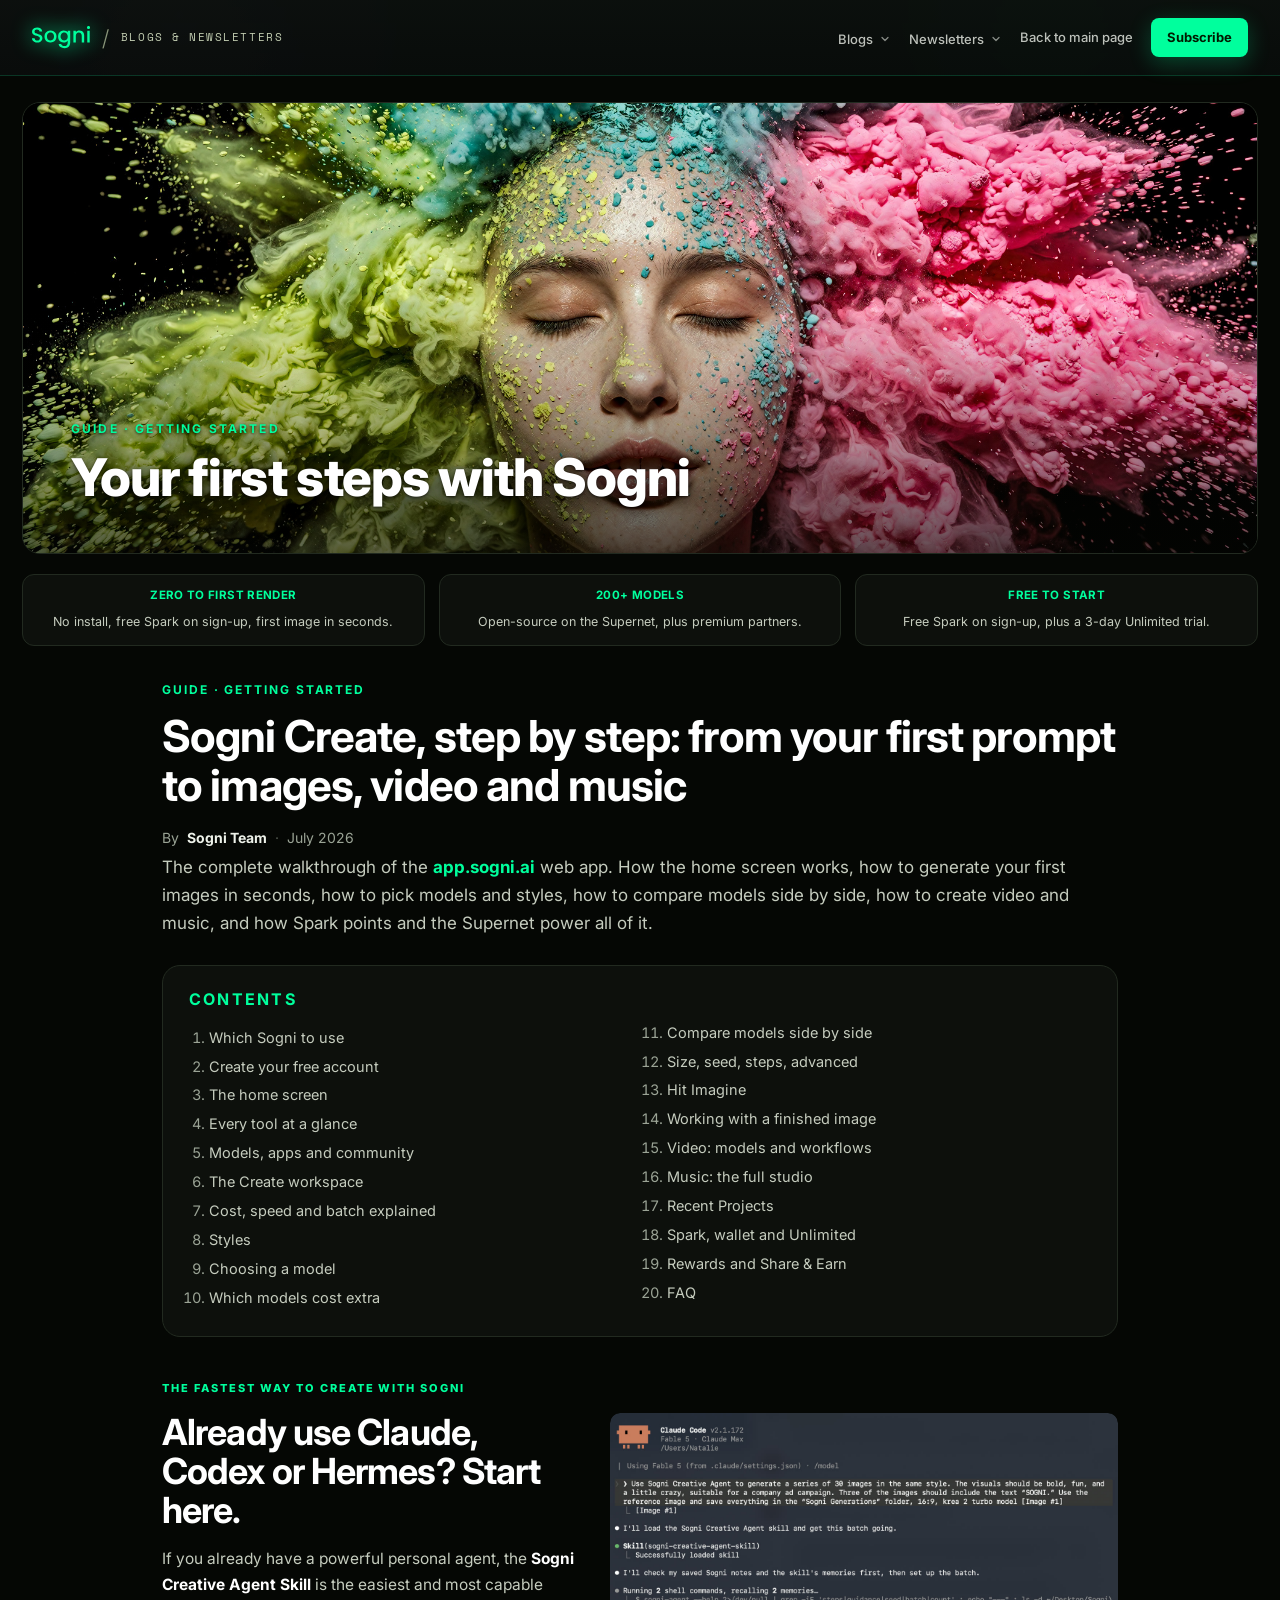
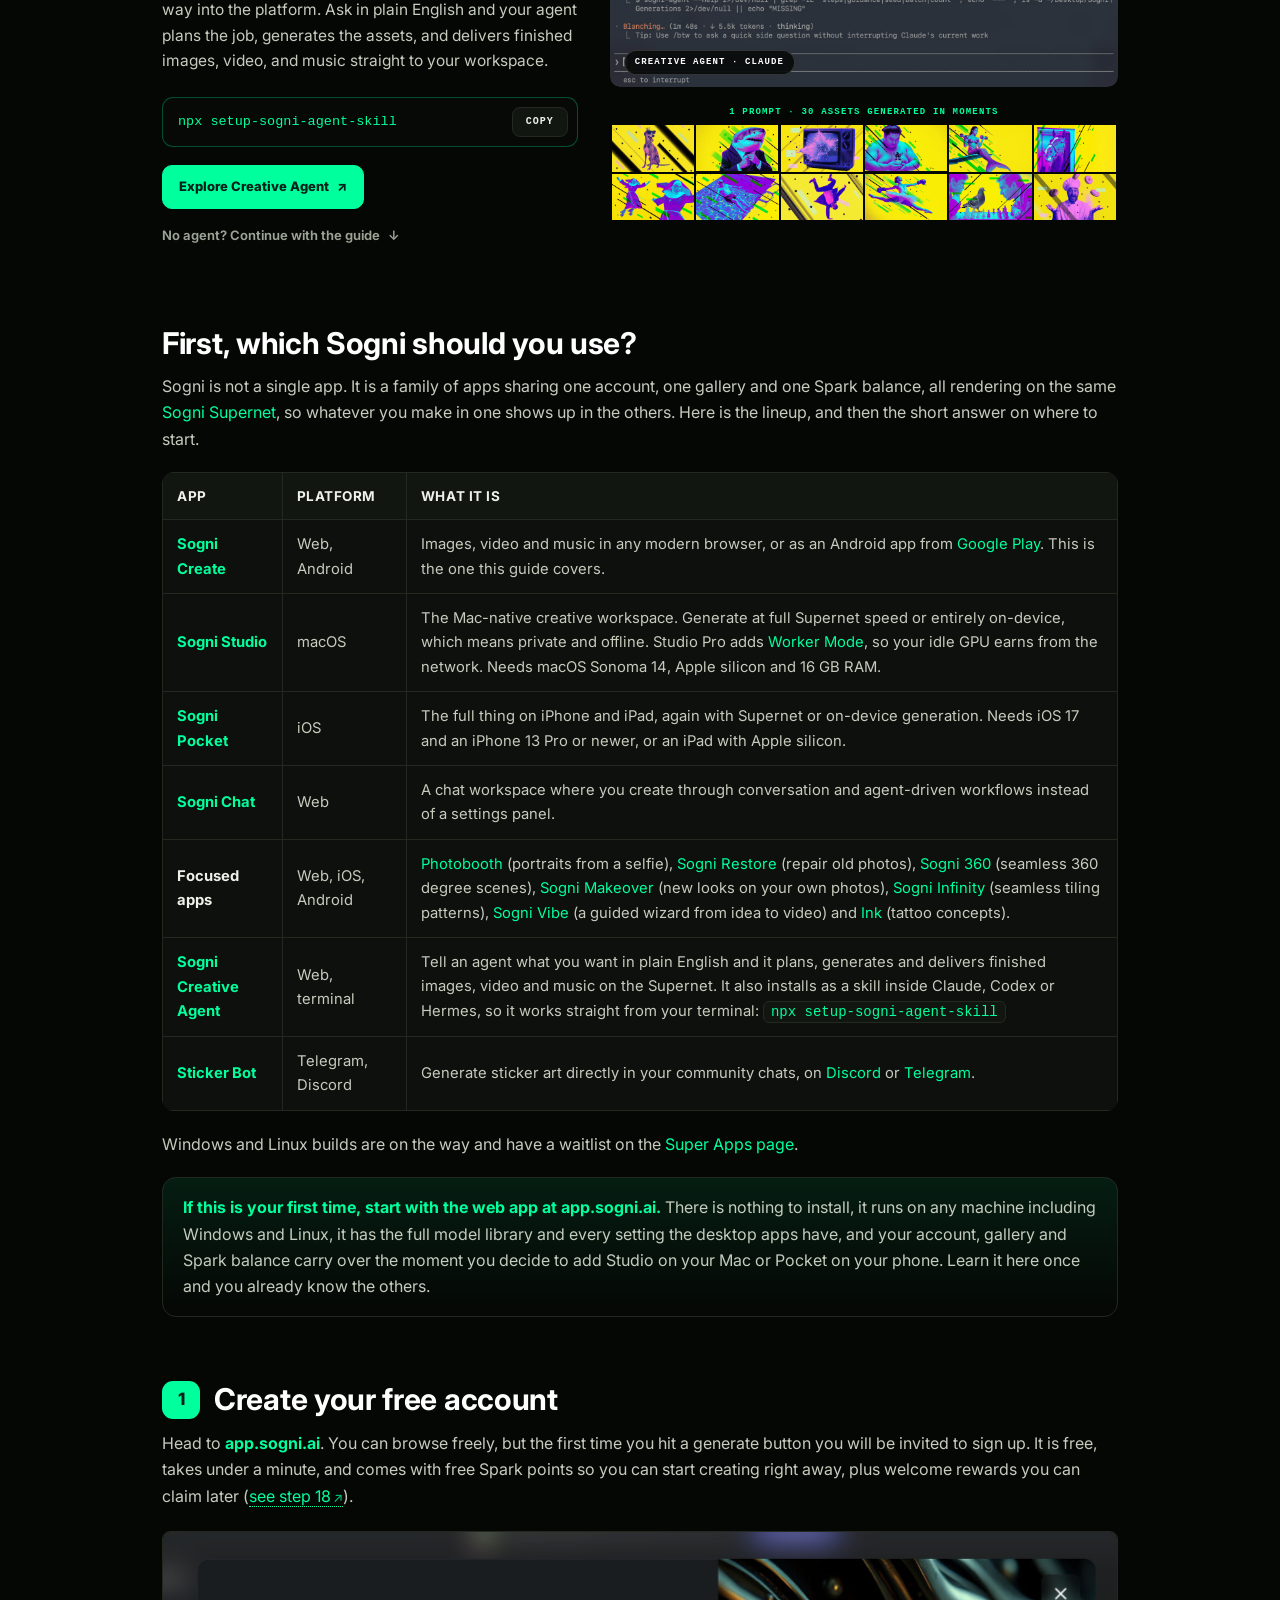
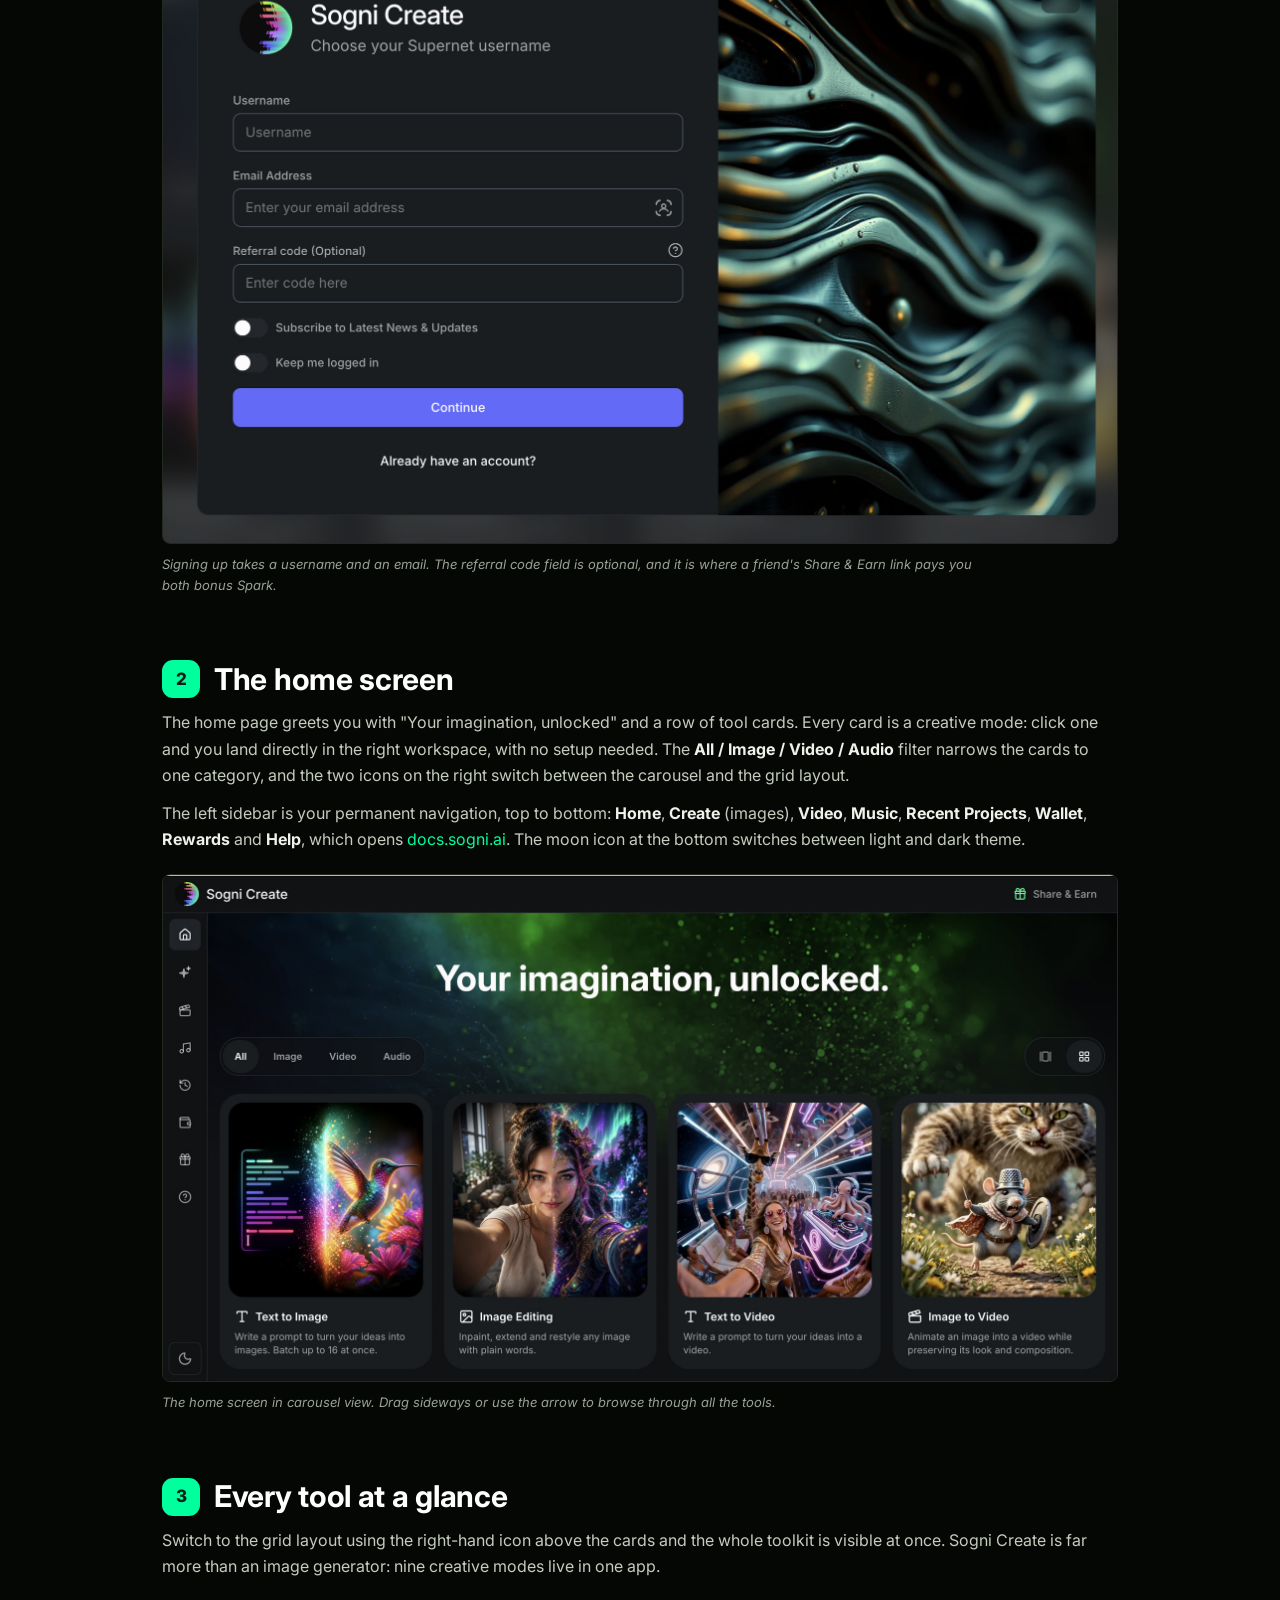
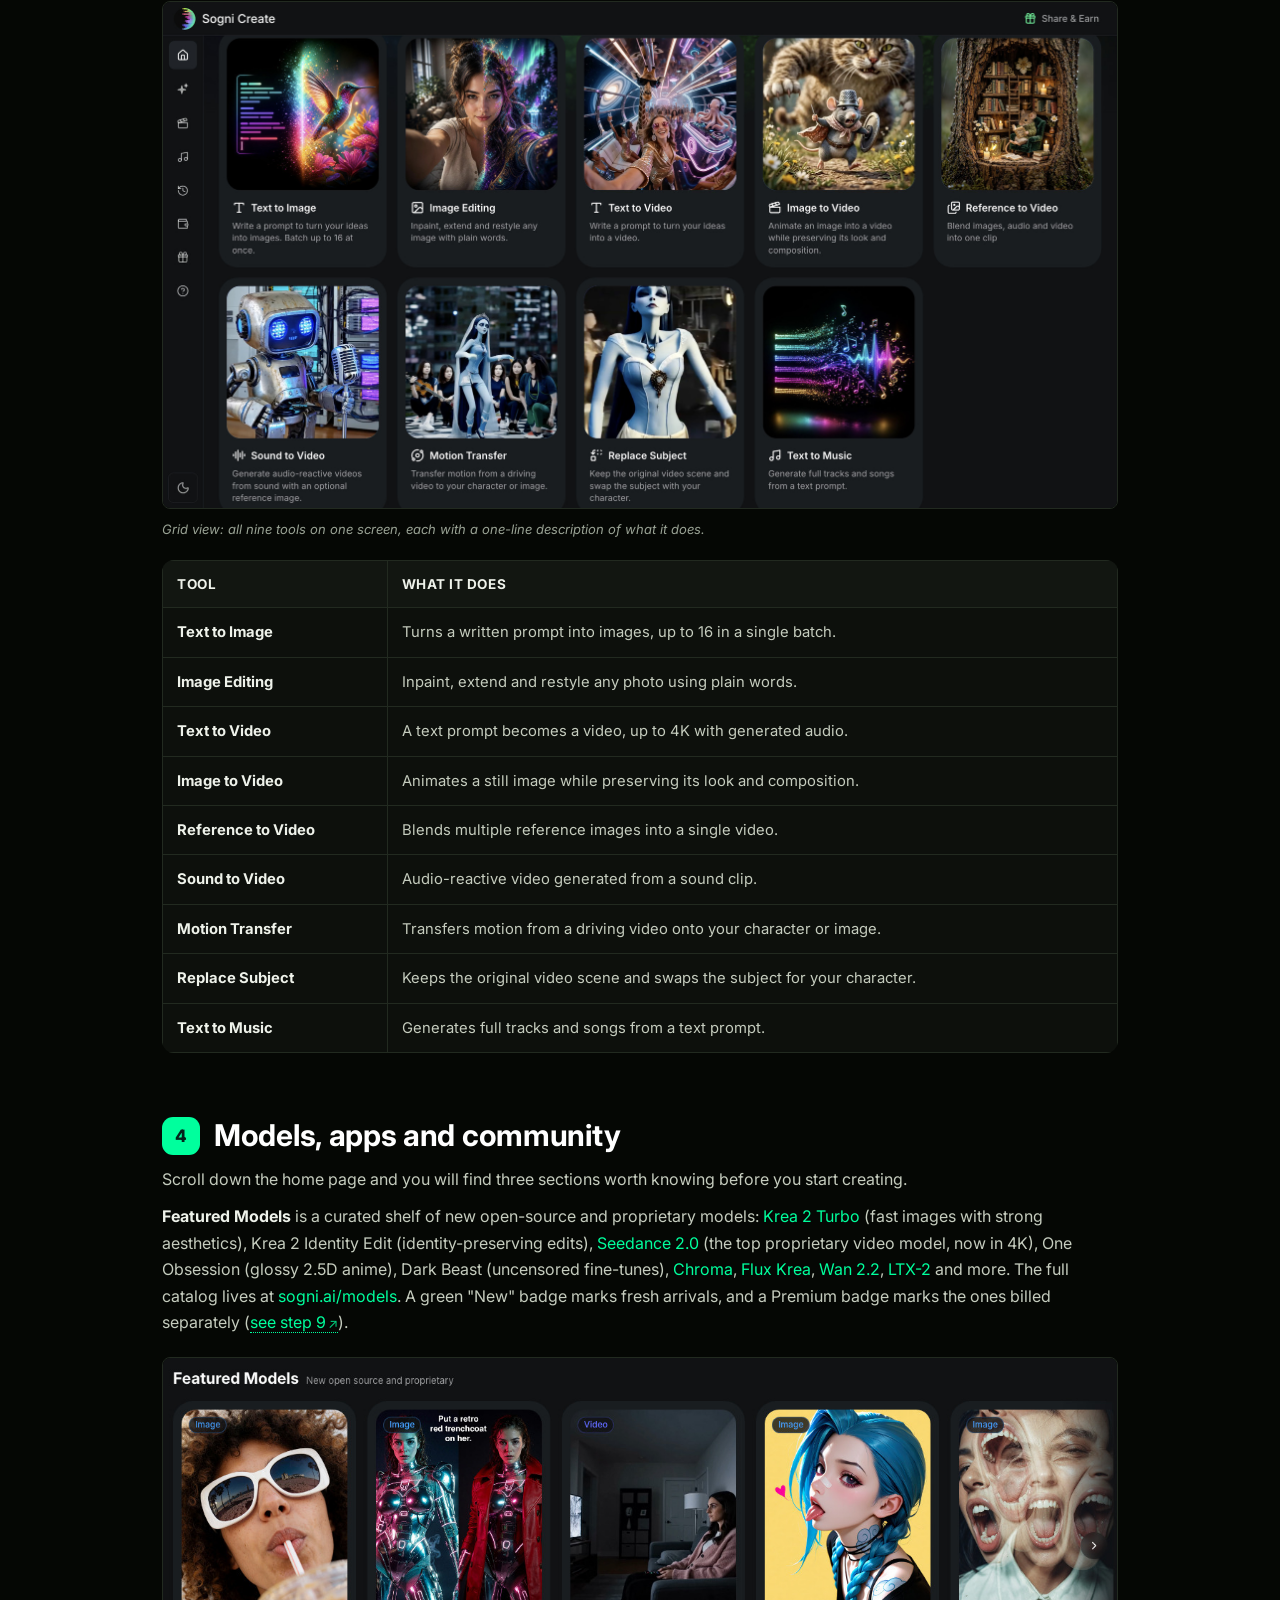
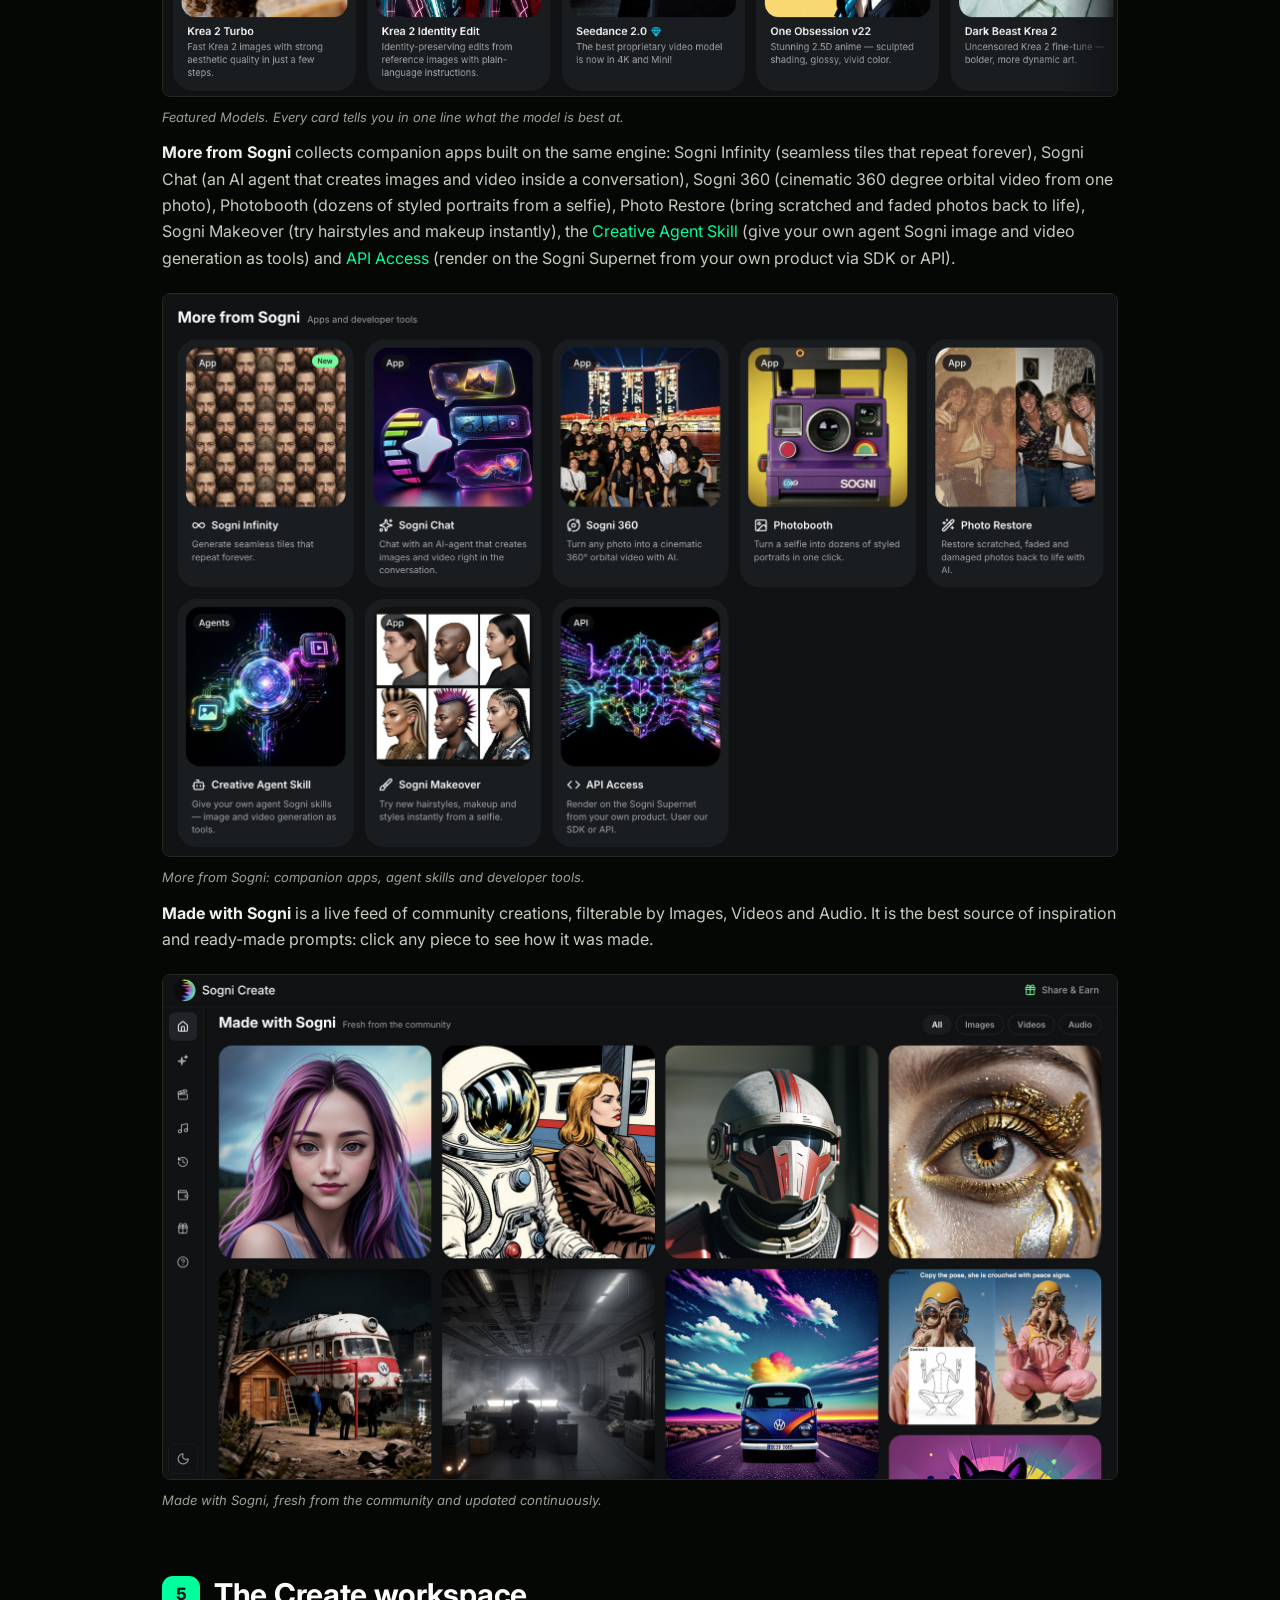
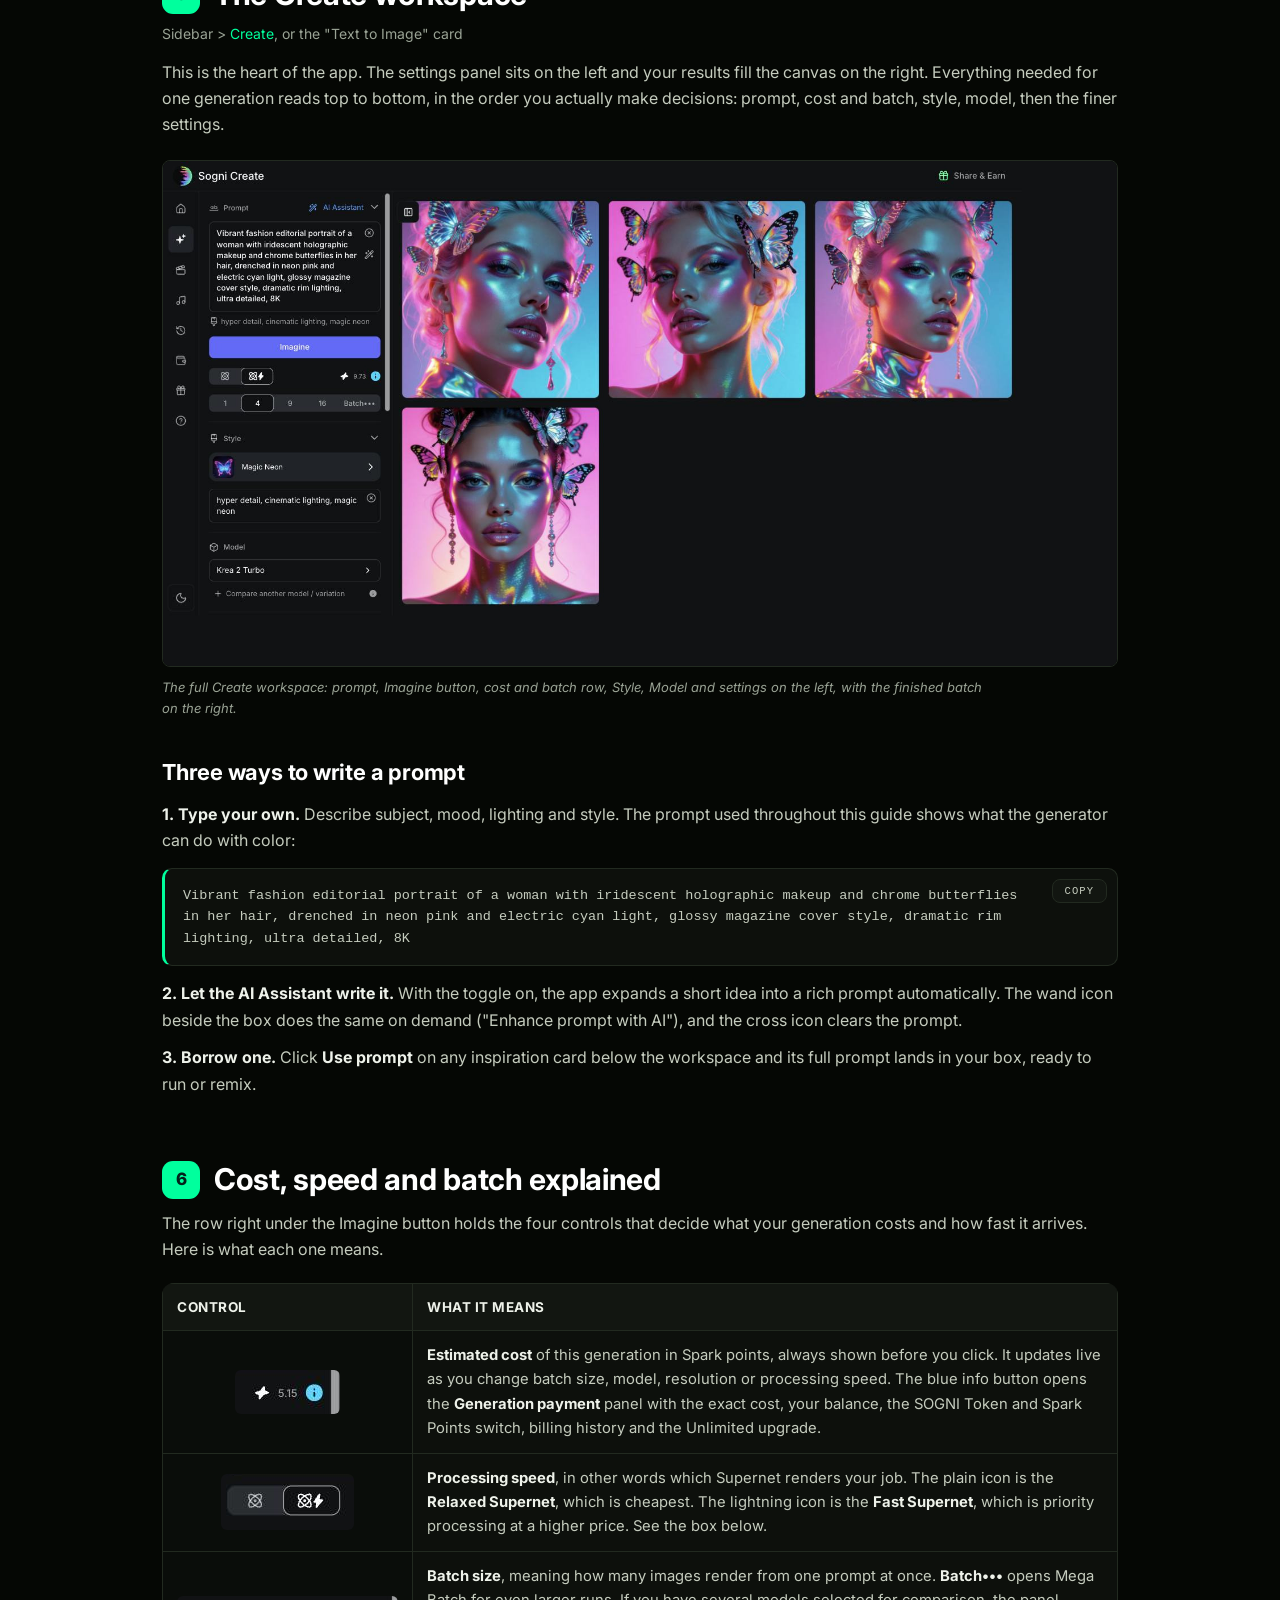
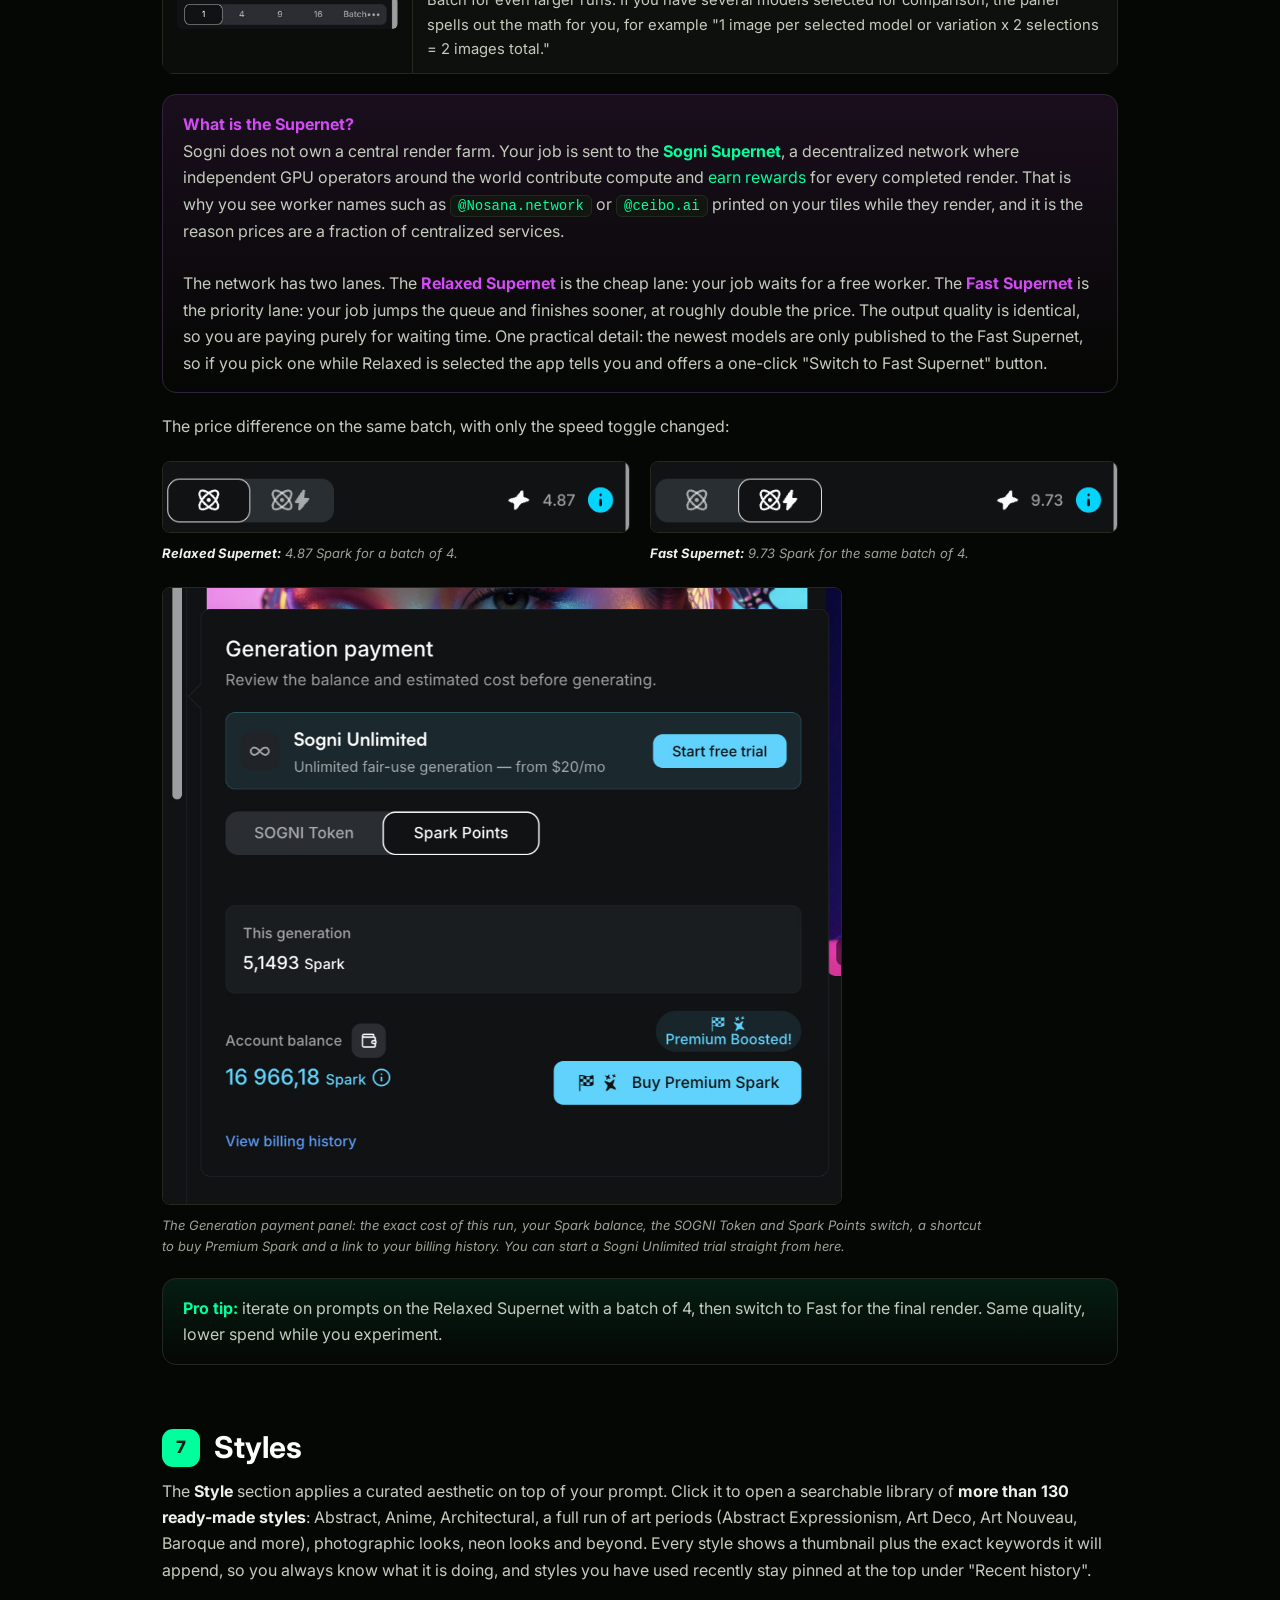
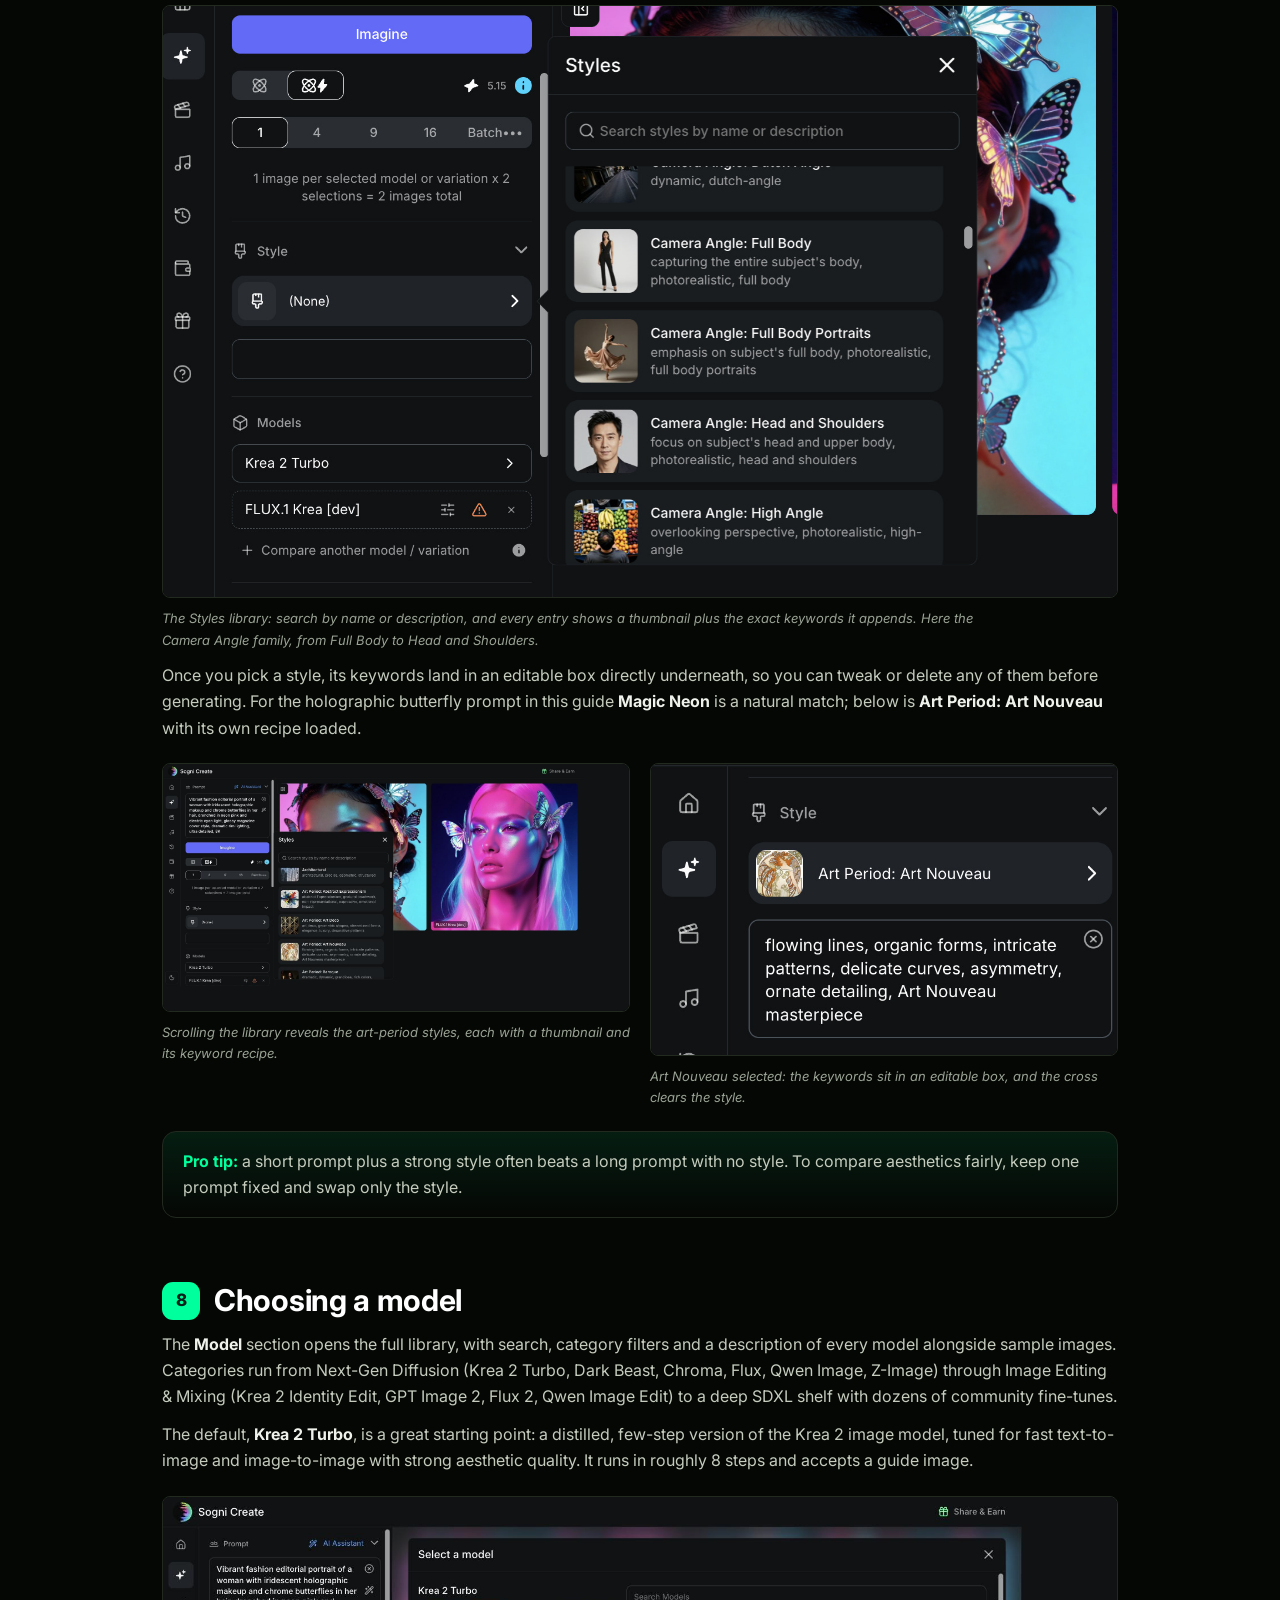
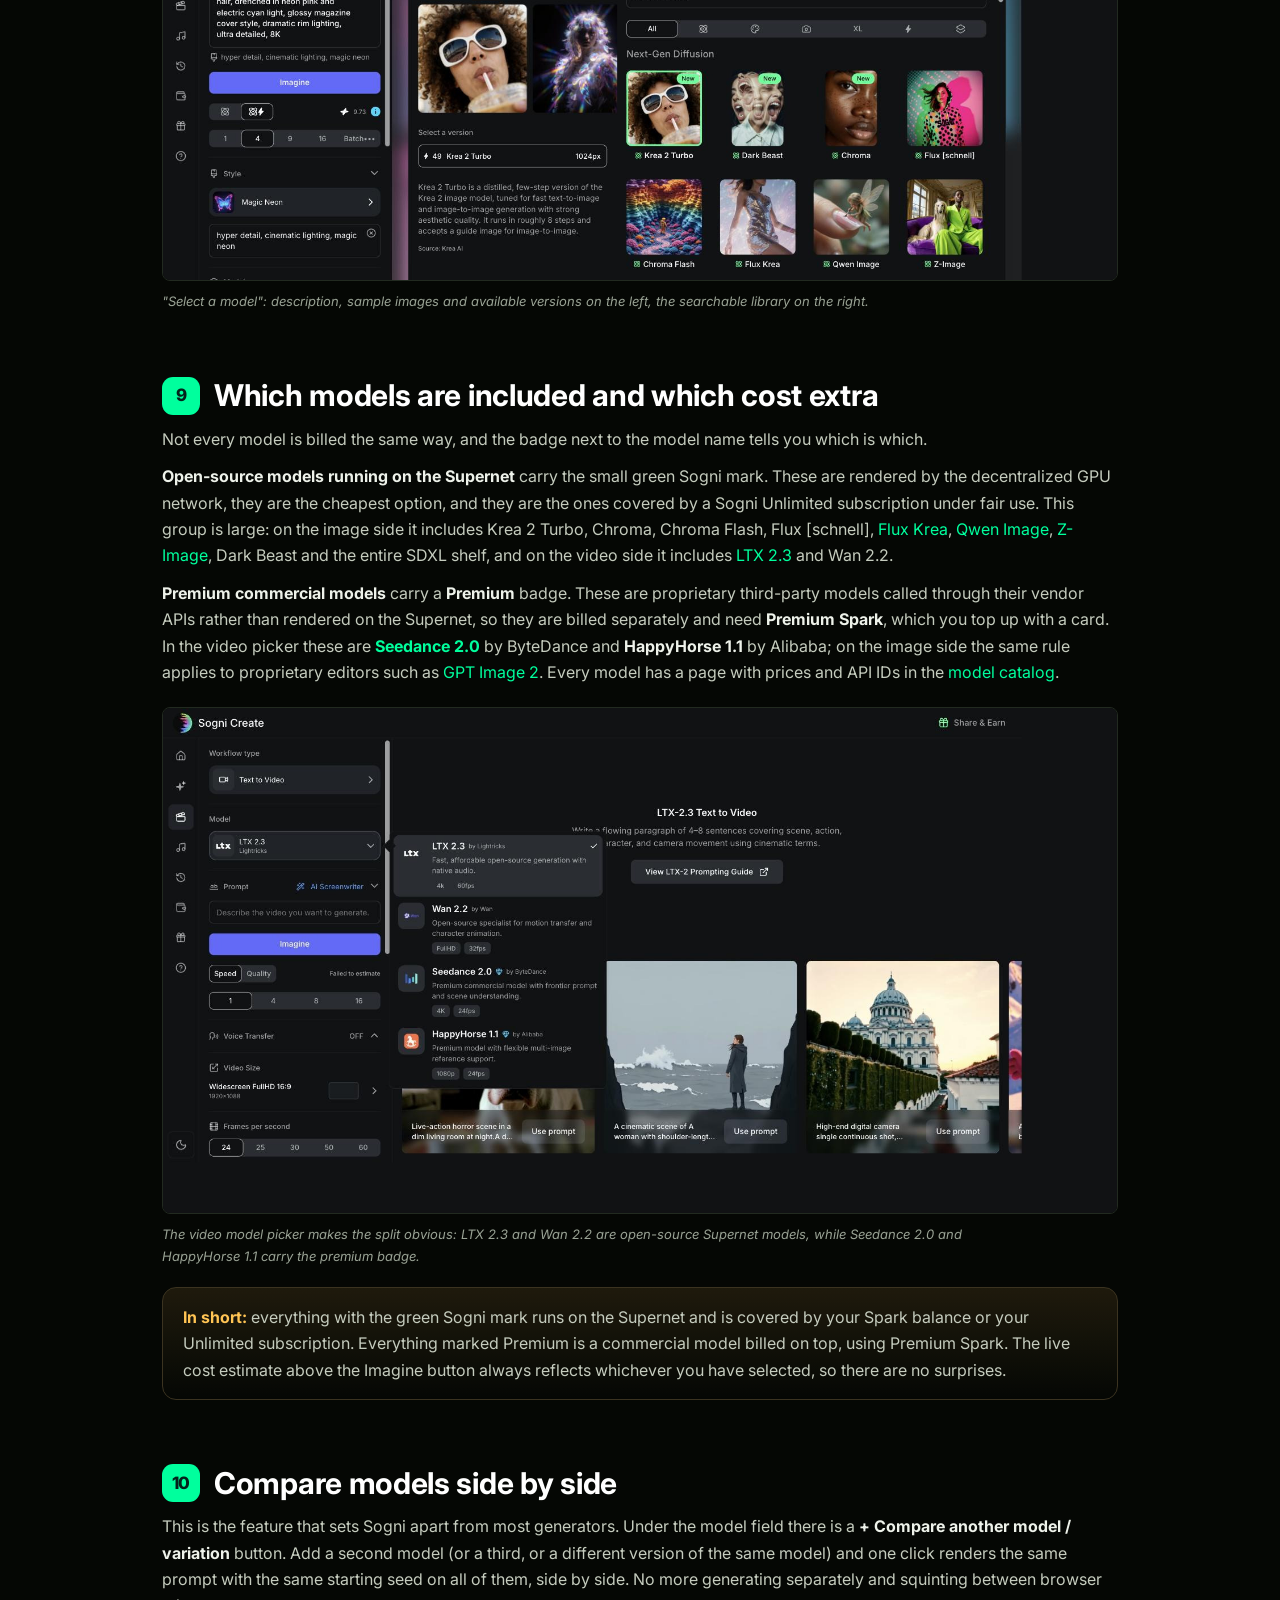
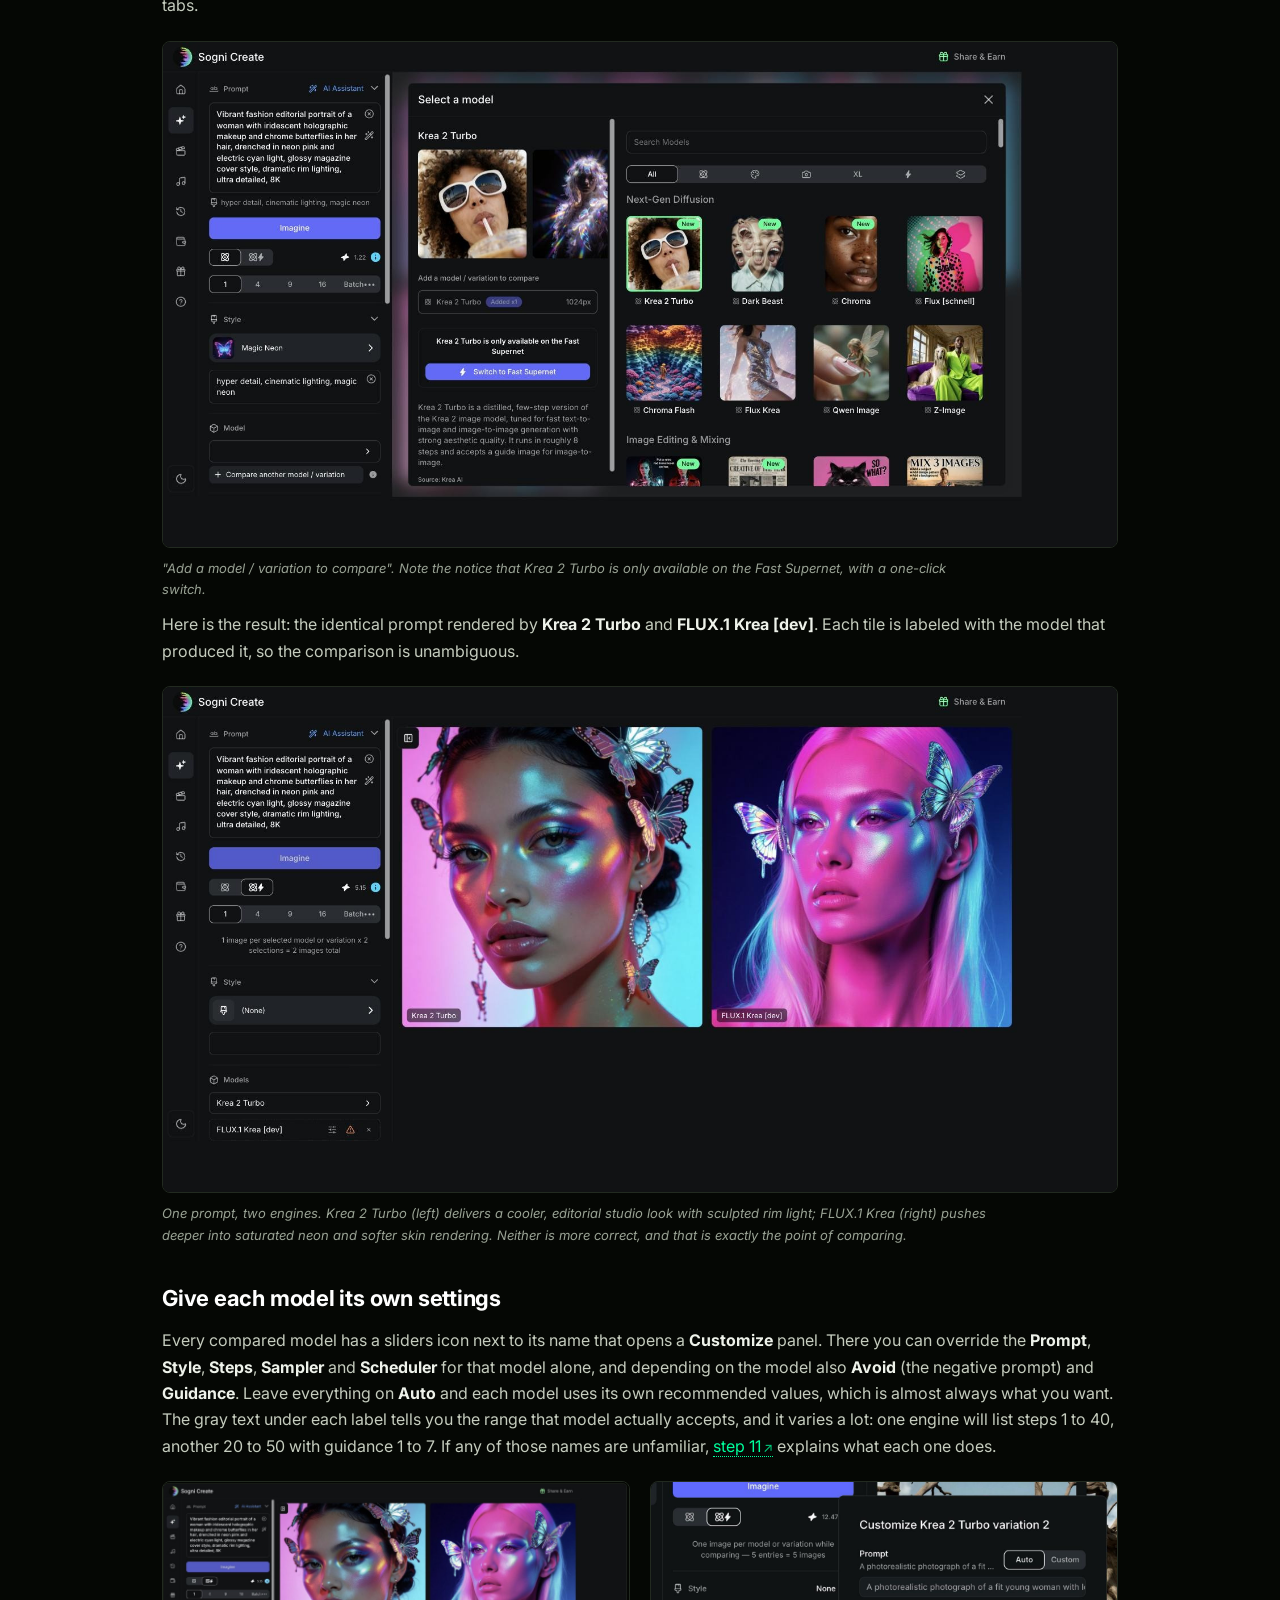
==== commit 551794d2: "Place Agent section after article intro" ====
--- a/onboarding/index.html
+++ b/onboarding/index.html
@@ -48,6 +48,7 @@
   .wrap{max-width:var(--colw);margin:0 auto;padding:34px 22px 90px}
   .agent-first-wrap{max-width:var(--colw);margin:0 auto;padding:18px 22px 20px}
   .agent-first-wrap .agent-preface{margin:0}
+  .wrap > .agent-first-wrap{max-width:none;margin:0;padding:36px 0 12px}
 
   /* hero banner */
   .hero-banner{position:relative;margin:0 auto;max-width:var(--maxw);border-radius:var(--radius);
@@ -1201,55 +1202,7 @@
       <a class="bn-subscribe" href="https://www.sogni.ai/#wf-form-Marketing-Email-Signup" target="_blank" rel="noopener">Subscribe</a>
     </nav>
   </div>
-</div>
-
-
-
-<!-- AGENT-FIRST INTRO -->
-<div class="agent-first-wrap">
-<section class="agent-preface" aria-labelledby="agent-preface-title">
-  <span class="agent-preface-label">The fastest way to create with Sogni</span>
-  <div class="agent-preface-grid">
-    <div class="agent-preface-copy">
-      <h2 id="agent-preface-title">Already use Claude, Codex or Hermes? Start here.</h2>
-      <p>If you already have a powerful personal agent, the <strong>Sogni Creative Agent Skill</strong> is the easiest and most capable way into the platform. Ask in plain English and your agent plans the job, generates the assets, and delivers finished images, video, and music straight to your workspace.</p>
-      <div class="agent-command" aria-label="Installation command">
-        <code>npx setup-sogni-agent-skill</code>
-        <button class="agent-copy" type="button" aria-label="Copy install command">Copy</button>
-      </div>
-      <div class="agent-preface-actions">
-        <a class="agent-primary" href="https://www.sogni.ai/agent" target="_blank" rel="noopener">Explore Creative Agent <span aria-hidden="true">&nearr;</span></a>
-        <a class="agent-secondary" href="#s0">No agent? Continue with the guide <span aria-hidden="true">&darr;</span></a>
-      </div>
-    </div>
-    <div class="agent-preface-media">
-      <div class="agent-demo-shot">
-        <img src="../assets/agent/agent-claude-batch.jpg" width="1400" height="754" loading="eager" fetchpriority="high" alt="Claude Code using the Sogni Creative Agent Skill to start a 30-image campaign batch">
-        <span class="agent-demo-label">Creative Agent &middot; Claude</span>
-      </div>
-      <div class="agent-result-wall">
-        <div class="agent-result-caption">1 prompt &middot; 30 assets generated in moments</div>
-        <div class="agent-result-grid" aria-label="Twelve images and animated results made with Sogni Creative Agent">
-          <div class="agent-result-tile"><img class="agent-result-image" src="../assets/agent/agent-still-dog-crown.jpg" width="480" height="270" loading="eager" alt="Sogni result: dog wearing a crown"></div>
-          <div class="agent-result-tile agent-result-tile-video"><video class="agent-result-video" autoplay loop muted playsinline preload="auto" poster="../assets/agent/agent-poster-shark-ceo.jpg" aria-label="Animated Sogni result: shark CEO"><source src="../assets/agent/agent-result-shark-ceo.mp4" type="video/mp4"></video><img class="agent-result-poster" src="../assets/agent/agent-poster-shark-ceo.jpg" width="480" height="270" loading="eager" alt="Sogni result: shark CEO"></div>
-          <div class="agent-result-tile"><img class="agent-result-image" src="../assets/agent/agent-still-tv-popcorn.jpg" width="480" height="270" loading="eager" alt="Sogni result: retro television with popcorn"></div>
-          <div class="agent-result-tile agent-result-tile-video"><video class="agent-result-video" autoplay loop muted playsinline preload="auto" poster="../assets/agent/agent-poster-sumo-chihuahua.jpg" aria-label="Animated Sogni result: sumo wrestler and chihuahua"><source src="../assets/agent/agent-result-sumo-chihuahua.mp4" type="video/mp4"></video><img class="agent-result-poster" src="../assets/agent/agent-poster-sumo-chihuahua.jpg" width="480" height="270" loading="eager" alt="Sogni result: sumo wrestler holding a chihuahua"></div>
-          <div class="agent-result-tile"><img class="agent-result-image" src="../assets/agent/agent-still-mermaid-gym.jpg" width="480" height="270" loading="eager" alt="Sogni result: mermaid training at a gym"></div>
-          <div class="agent-result-tile"><img class="agent-result-image" src="../assets/agent/agent-still-horse-selfie.jpg" width="480" height="270" loading="eager" alt="Sogni result: horse taking a selfie"></div>
-          <div class="agent-result-tile agent-result-tile-video"><video class="agent-result-video" autoplay loop muted playsinline preload="auto" poster="../assets/agent/agent-poster-rollerskate-nun.jpg" aria-label="Animated Sogni result: roller-skating nun"><source src="../assets/agent/agent-result-rollerskate-nun.mp4" type="video/mp4"></video><img class="agent-result-poster" src="../assets/agent/agent-poster-rollerskate-nun.jpg" width="480" height="270" loading="eager" alt="Sogni result: roller-skating nun"></div>
-          <div class="agent-result-tile"><img class="agent-result-image" src="../assets/agent/agent-still-popcorn-cannonball.jpg" width="480" height="270" loading="eager" alt="Sogni result: popcorn cannonball scene"></div>
-          <div class="agent-result-tile"><img class="agent-result-image" src="../assets/agent/agent-still-breakdancer.jpg" width="480" height="270" loading="eager" alt="Sogni result: breakdancer in motion"></div>
-          <div class="agent-result-tile agent-result-tile-video"><video class="agent-result-video" autoplay loop muted playsinline preload="auto" poster="../assets/agent/agent-poster-boxing-ballerina.jpg" aria-label="Animated Sogni result: boxing ballerina"><source src="../assets/agent/agent-result-boxing-ballerina.mp4" type="video/mp4"></video><img class="agent-result-poster" src="../assets/agent/agent-poster-boxing-ballerina.jpg" width="480" height="270" loading="eager" alt="Sogni result: boxing ballerina"></div>
-          <div class="agent-result-tile"><img class="agent-result-image" src="../assets/agent/agent-still-pigeon-chess.jpg" width="480" height="270" loading="eager" alt="Sogni result: pigeon playing chess"></div>
-          <div class="agent-result-tile"><img class="agent-result-image" src="../assets/agent/agent-still-chef-donuts.jpg" width="480" height="270" loading="eager" alt="Sogni result: chef surrounded by donuts"></div>
-        </div>
-      </div>
-    </div>
-  </div>
-</section>
-</div>
-
-<!-- HERO BANNER -->
+</div><!-- HERO BANNER -->
 <div class="band" style="padding-top:26px">
   <div class="hero-banner">
     <img src="assets/hero.jpg" width="2048" height="935" alt="Two neon fashion portraits rendered from the same prompt by Krea 2 Turbo and FLUX.1 Krea in Sogni Create">
@@ -1300,6 +1253,51 @@
     <li><a href="#faq">FAQ</a></li>
   </ol>
 </div>
+
+<!-- AGENT-FIRST INTRO -->
+<div class="agent-first-wrap">
+<section class="agent-preface" aria-labelledby="agent-preface-title">
+  <span class="agent-preface-label">The fastest way to create with Sogni</span>
+  <div class="agent-preface-grid">
+    <div class="agent-preface-copy">
+      <h2 id="agent-preface-title">Already use Claude, Codex or Hermes? Start here.</h2>
+      <p>If you already have a powerful personal agent, the <strong>Sogni Creative Agent Skill</strong> is the easiest and most capable way into the platform. Ask in plain English and your agent plans the job, generates the assets, and delivers finished images, video, and music straight to your workspace.</p>
+      <div class="agent-command" aria-label="Installation command">
+        <code>npx setup-sogni-agent-skill</code>
+        <button class="agent-copy" type="button" aria-label="Copy install command">Copy</button>
+      </div>
+      <div class="agent-preface-actions">
+        <a class="agent-primary" href="https://www.sogni.ai/agent" target="_blank" rel="noopener">Explore Creative Agent <span aria-hidden="true">&nearr;</span></a>
+        <a class="agent-secondary" href="#s0">No agent? Continue with the guide <span aria-hidden="true">&darr;</span></a>
+      </div>
+    </div>
+    <div class="agent-preface-media">
+      <div class="agent-demo-shot">
+        <img src="https://natalieart.github.io/blogs-newsletters/assets/agent/agent-claude-batch.jpg" width="1400" height="754" loading="eager" fetchpriority="high" alt="Claude Code using the Sogni Creative Agent Skill to start a 30-image campaign batch">
+        <span class="agent-demo-label">Creative Agent &middot; Claude</span>
+      </div>
+      <div class="agent-result-wall">
+        <div class="agent-result-caption">1 prompt &middot; 30 assets generated in moments</div>
+        <div class="agent-result-grid" aria-label="Twelve images and animated results made with Sogni Creative Agent">
+          <div class="agent-result-tile"><img class="agent-result-image" src="https://natalieart.github.io/blogs-newsletters/assets/agent/agent-still-dog-crown.jpg" width="480" height="270" loading="eager" alt="Sogni result: dog wearing a crown"></div>
+          <div class="agent-result-tile agent-result-tile-video"><video class="agent-result-video" autoplay loop muted playsinline preload="auto" poster="https://natalieart.github.io/blogs-newsletters/assets/agent/agent-poster-shark-ceo.jpg" aria-label="Animated Sogni result: shark CEO"><source src="https://natalieart.github.io/blogs-newsletters/assets/agent/agent-result-shark-ceo.mp4" type="video/mp4"></video><img class="agent-result-poster" src="https://natalieart.github.io/blogs-newsletters/assets/agent/agent-poster-shark-ceo.jpg" width="480" height="270" loading="eager" alt="Sogni result: shark CEO"></div>
+          <div class="agent-result-tile"><img class="agent-result-image" src="https://natalieart.github.io/blogs-newsletters/assets/agent/agent-still-tv-popcorn.jpg" width="480" height="270" loading="eager" alt="Sogni result: retro television with popcorn"></div>
+          <div class="agent-result-tile agent-result-tile-video"><video class="agent-result-video" autoplay loop muted playsinline preload="auto" poster="https://natalieart.github.io/blogs-newsletters/assets/agent/agent-poster-sumo-chihuahua.jpg" aria-label="Animated Sogni result: sumo wrestler and chihuahua"><source src="https://natalieart.github.io/blogs-newsletters/assets/agent/agent-result-sumo-chihuahua.mp4" type="video/mp4"></video><img class="agent-result-poster" src="https://natalieart.github.io/blogs-newsletters/assets/agent/agent-poster-sumo-chihuahua.jpg" width="480" height="270" loading="eager" alt="Sogni result: sumo wrestler holding a chihuahua"></div>
+          <div class="agent-result-tile"><img class="agent-result-image" src="https://natalieart.github.io/blogs-newsletters/assets/agent/agent-still-mermaid-gym.jpg" width="480" height="270" loading="eager" alt="Sogni result: mermaid training at a gym"></div>
+          <div class="agent-result-tile"><img class="agent-result-image" src="https://natalieart.github.io/blogs-newsletters/assets/agent/agent-still-horse-selfie.jpg" width="480" height="270" loading="eager" alt="Sogni result: horse taking a selfie"></div>
+          <div class="agent-result-tile agent-result-tile-video"><video class="agent-result-video" autoplay loop muted playsinline preload="auto" poster="https://natalieart.github.io/blogs-newsletters/assets/agent/agent-poster-rollerskate-nun.jpg" aria-label="Animated Sogni result: roller-skating nun"><source src="https://natalieart.github.io/blogs-newsletters/assets/agent/agent-result-rollerskate-nun.mp4" type="video/mp4"></video><img class="agent-result-poster" src="https://natalieart.github.io/blogs-newsletters/assets/agent/agent-poster-rollerskate-nun.jpg" width="480" height="270" loading="eager" alt="Sogni result: roller-skating nun"></div>
+          <div class="agent-result-tile"><img class="agent-result-image" src="https://natalieart.github.io/blogs-newsletters/assets/agent/agent-still-popcorn-cannonball.jpg" width="480" height="270" loading="eager" alt="Sogni result: popcorn cannonball scene"></div>
+          <div class="agent-result-tile"><img class="agent-result-image" src="https://natalieart.github.io/blogs-newsletters/assets/agent/agent-still-breakdancer.jpg" width="480" height="270" loading="eager" alt="Sogni result: breakdancer in motion"></div>
+          <div class="agent-result-tile agent-result-tile-video"><video class="agent-result-video" autoplay loop muted playsinline preload="auto" poster="https://natalieart.github.io/blogs-newsletters/assets/agent/agent-poster-boxing-ballerina.jpg" aria-label="Animated Sogni result: boxing ballerina"><source src="https://natalieart.github.io/blogs-newsletters/assets/agent/agent-result-boxing-ballerina.mp4" type="video/mp4"></video><img class="agent-result-poster" src="https://natalieart.github.io/blogs-newsletters/assets/agent/agent-poster-boxing-ballerina.jpg" width="480" height="270" loading="eager" alt="Sogni result: boxing ballerina"></div>
+          <div class="agent-result-tile"><img class="agent-result-image" src="https://natalieart.github.io/blogs-newsletters/assets/agent/agent-still-pigeon-chess.jpg" width="480" height="270" loading="eager" alt="Sogni result: pigeon playing chess"></div>
+          <div class="agent-result-tile"><img class="agent-result-image" src="https://natalieart.github.io/blogs-newsletters/assets/agent/agent-still-chef-donuts.jpg" width="480" height="270" loading="eager" alt="Sogni result: chef surrounded by donuts"></div>
+        </div>
+      </div>
+    </div>
+  </div>
+</section>
+</div>
+
 
 <h2 id="s0">First, which Sogni should you use?</h2>
 <p>Sogni is not a single app. It is a family of apps sharing one account, one gallery and one Spark balance, all rendering on the same <a href="https://www.sogni.ai/supernet" target="_blank" rel="noopener">Sogni Supernet</a>, so whatever you make in one shows up in the others. Here is the lineup, and then the short answer on where to start.</p>
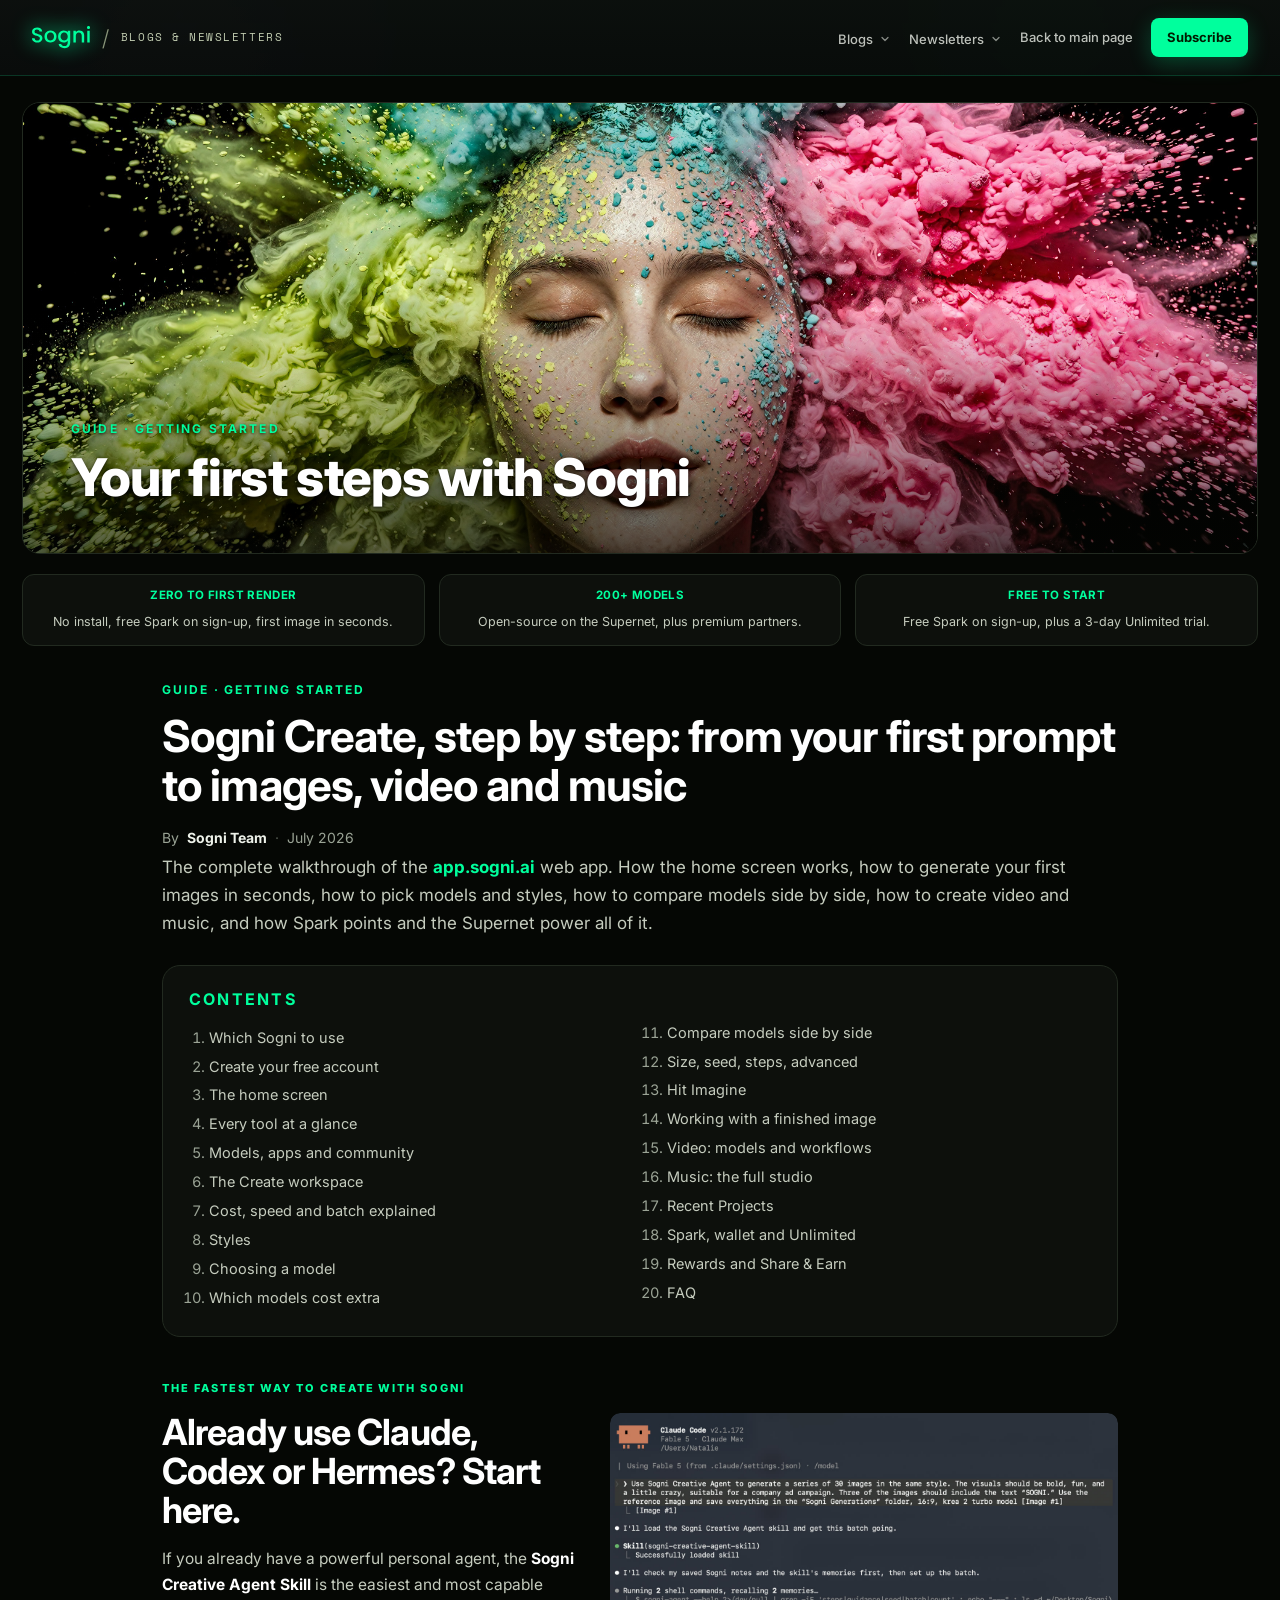
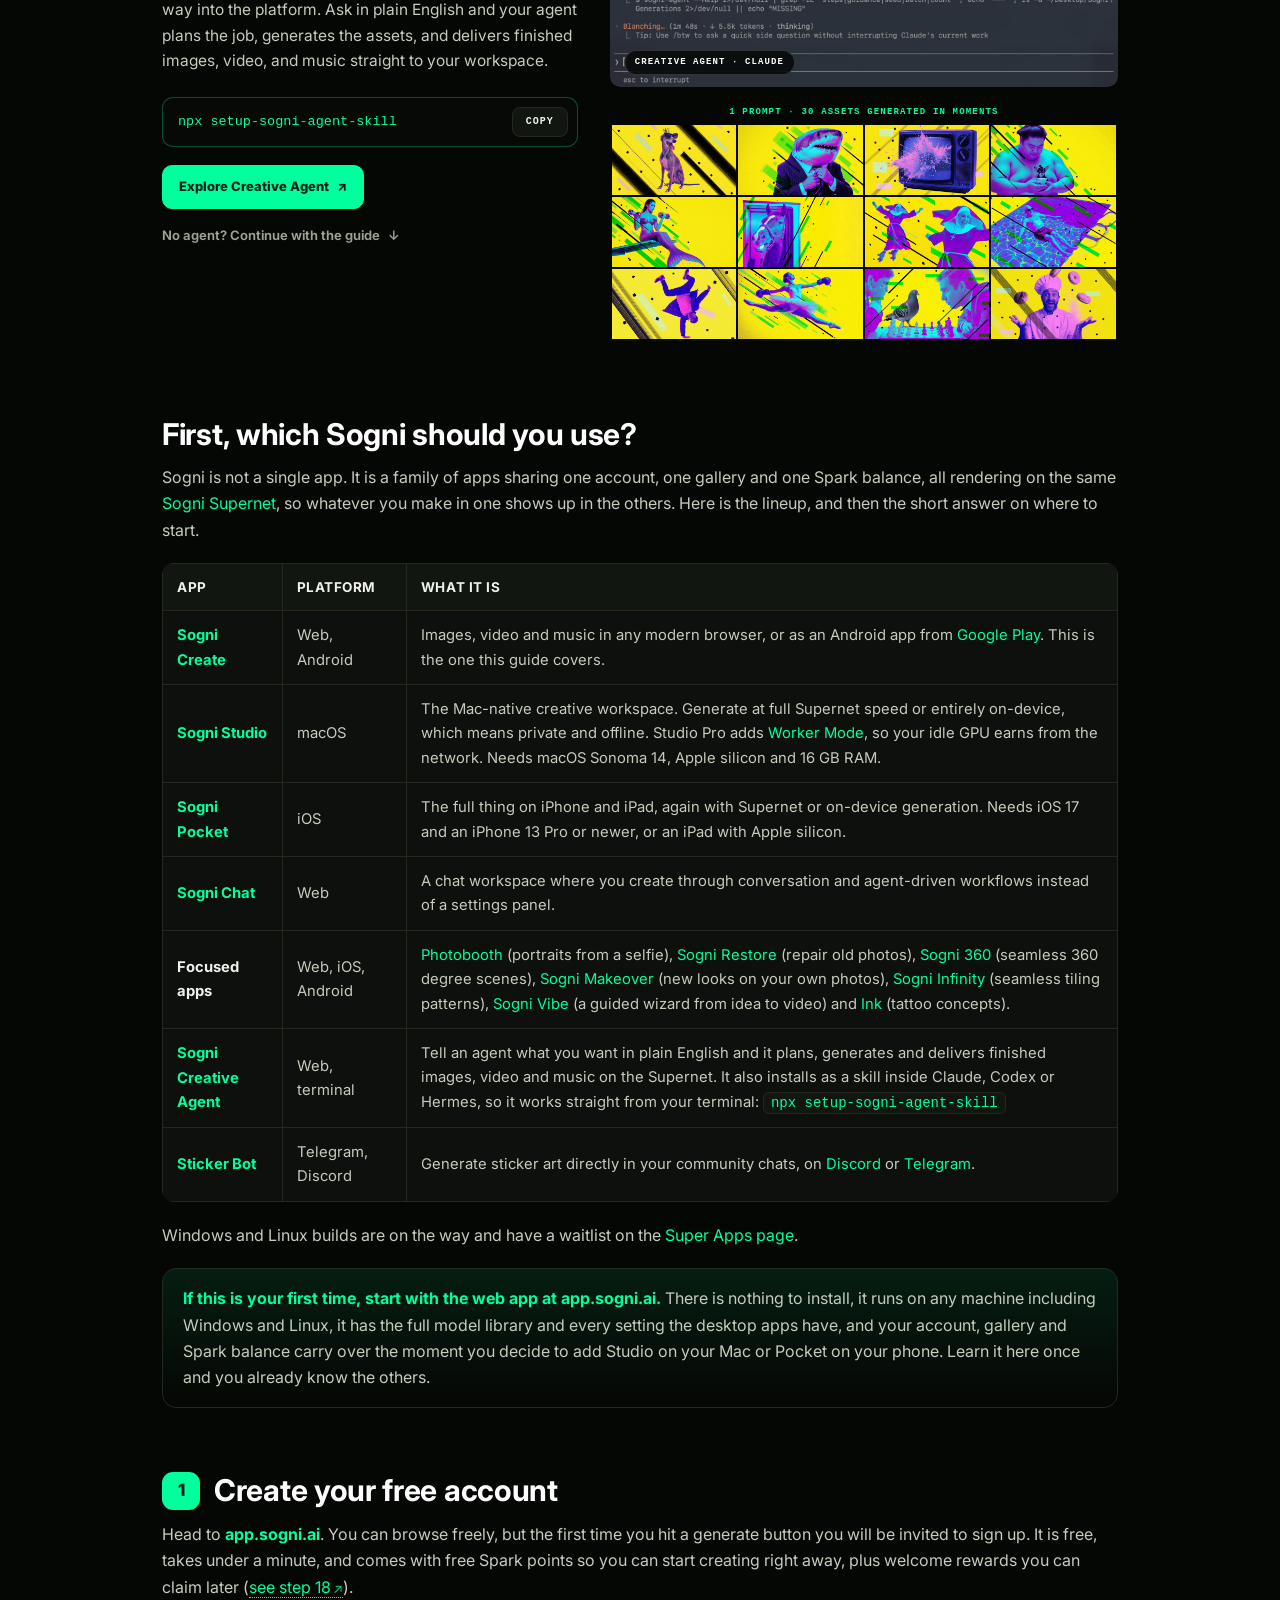
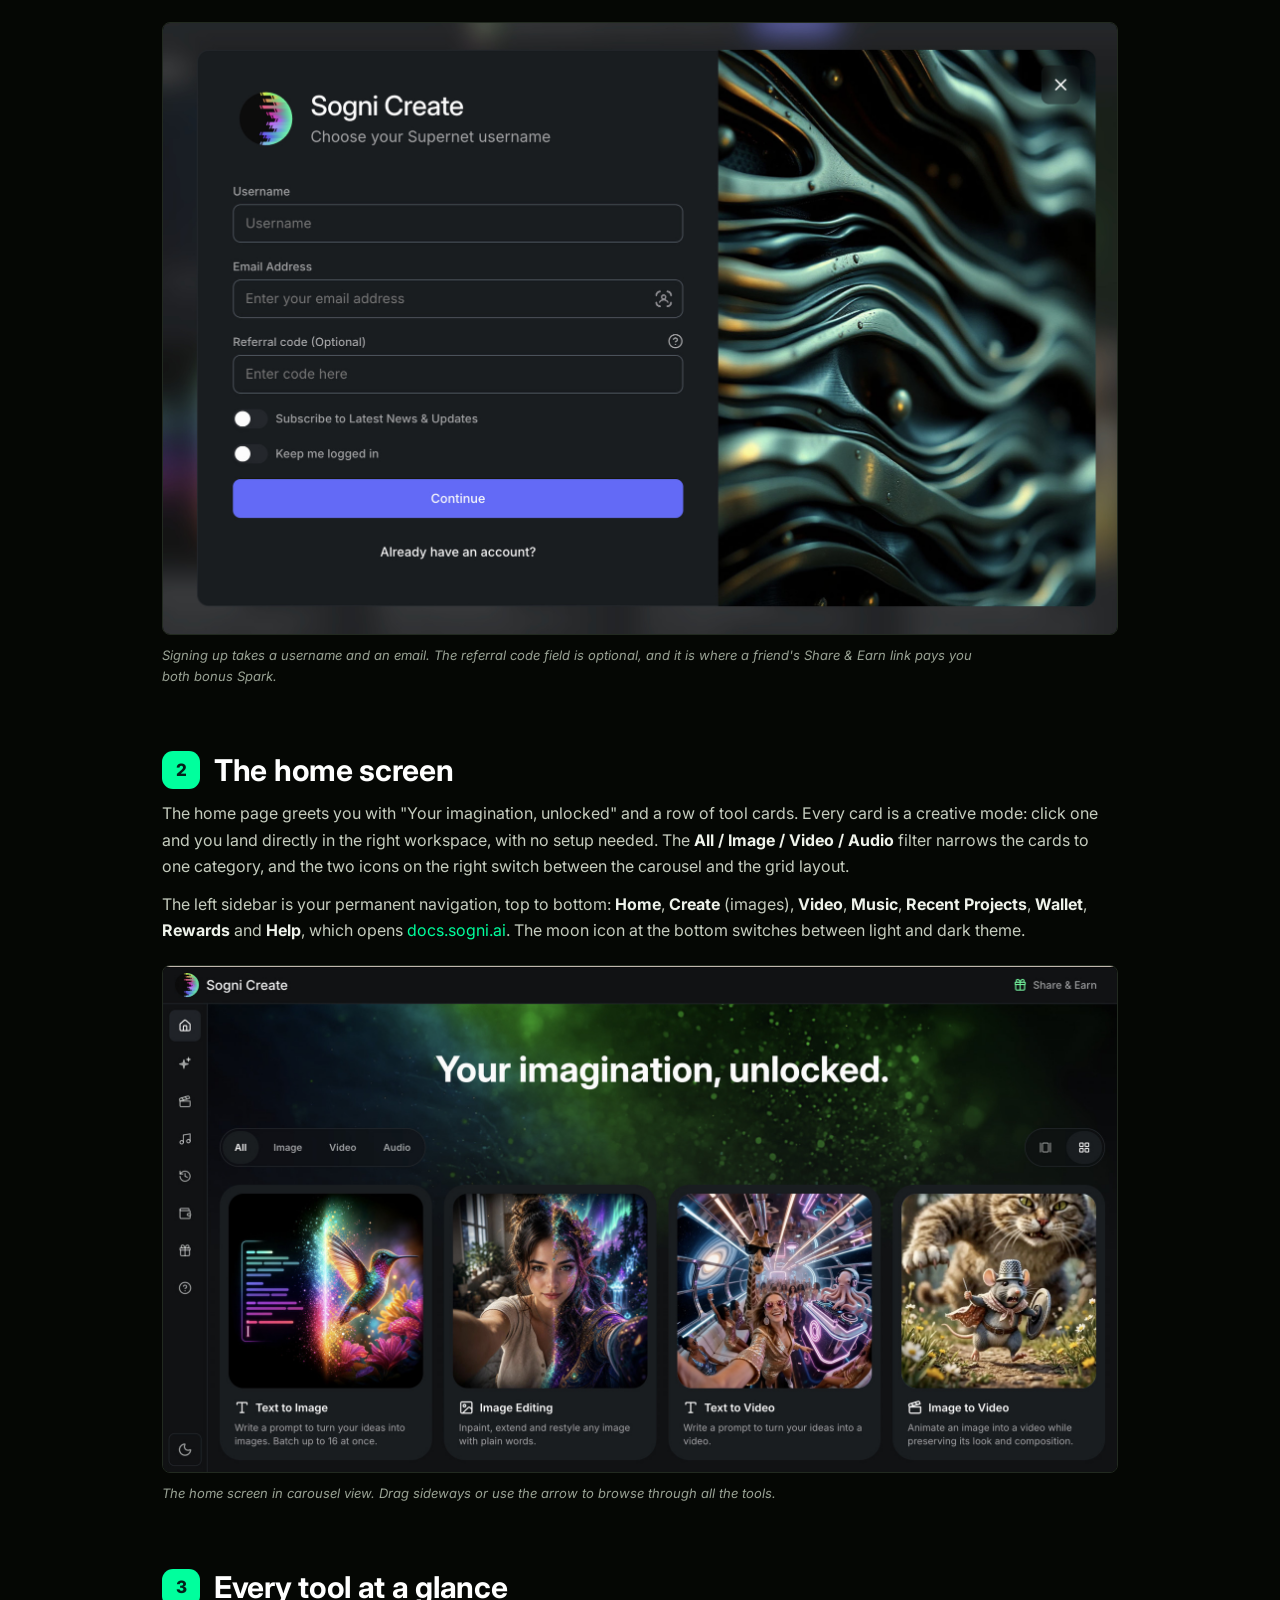
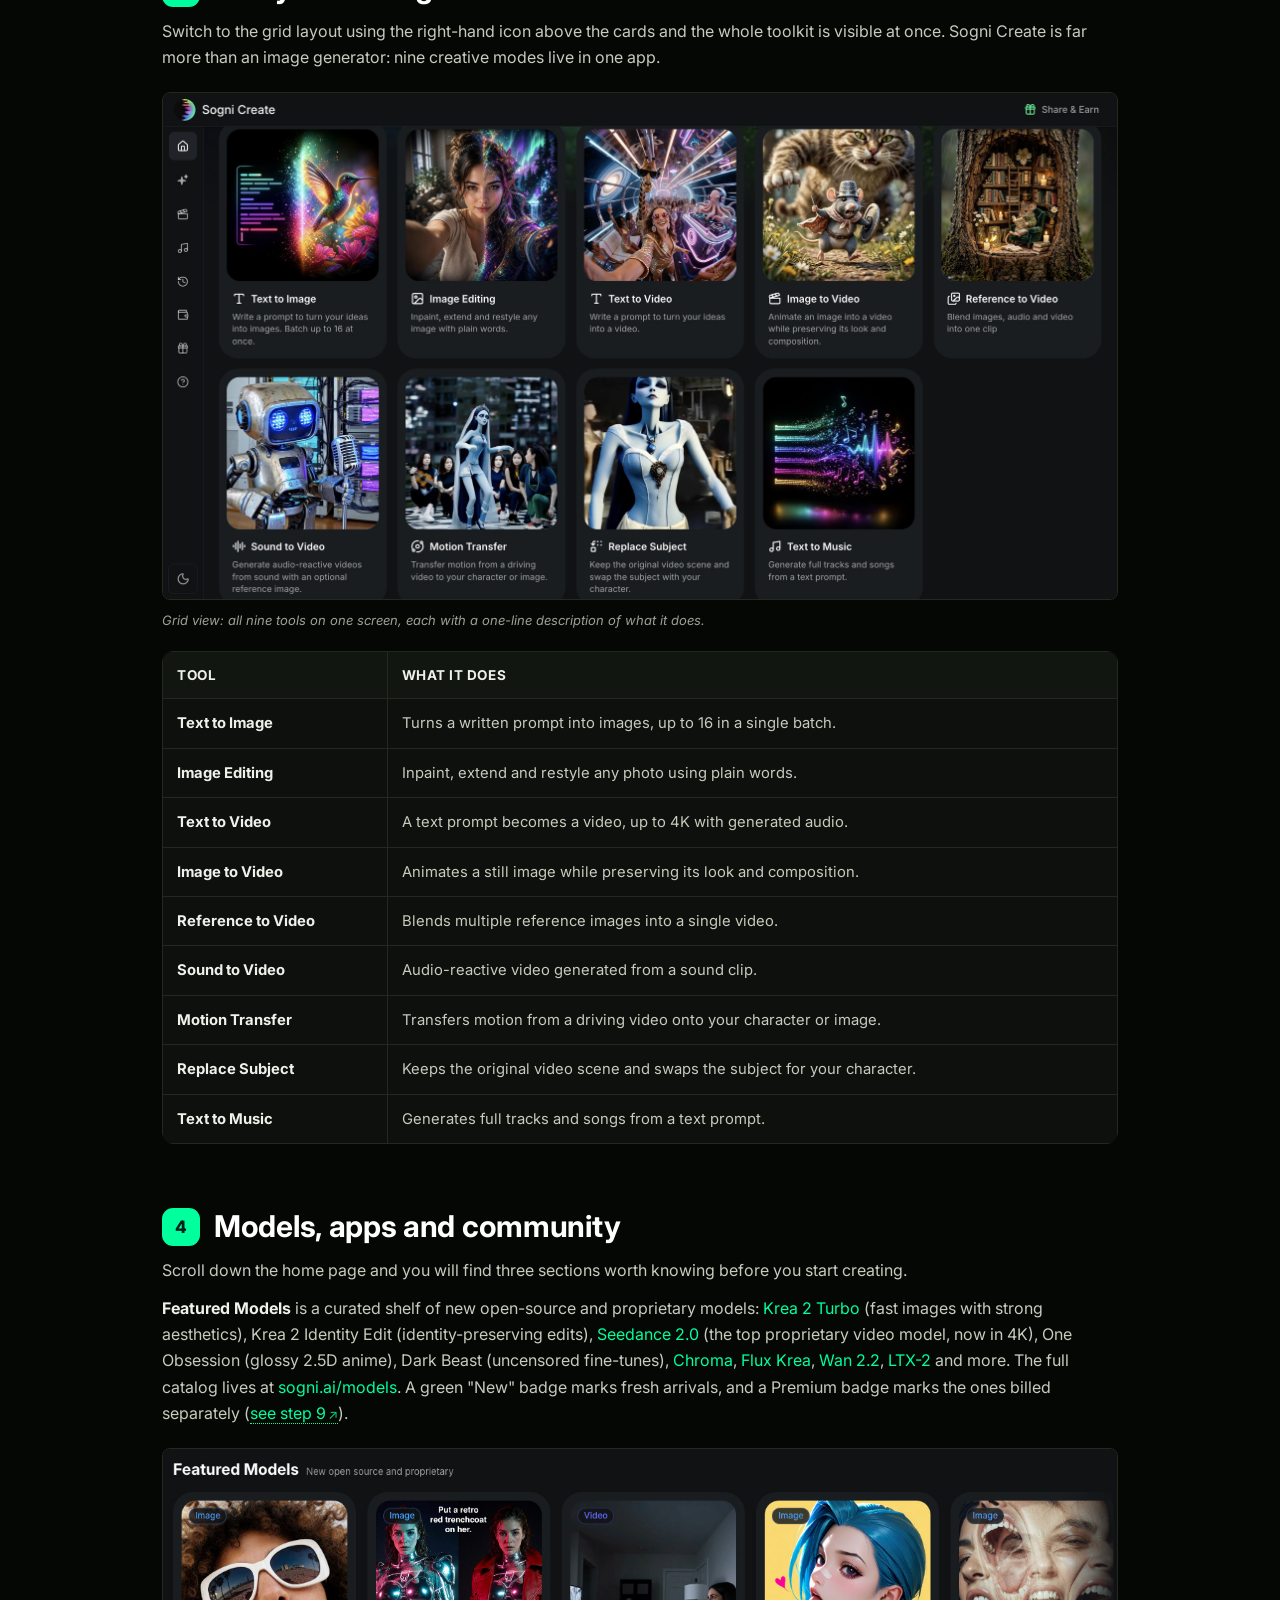
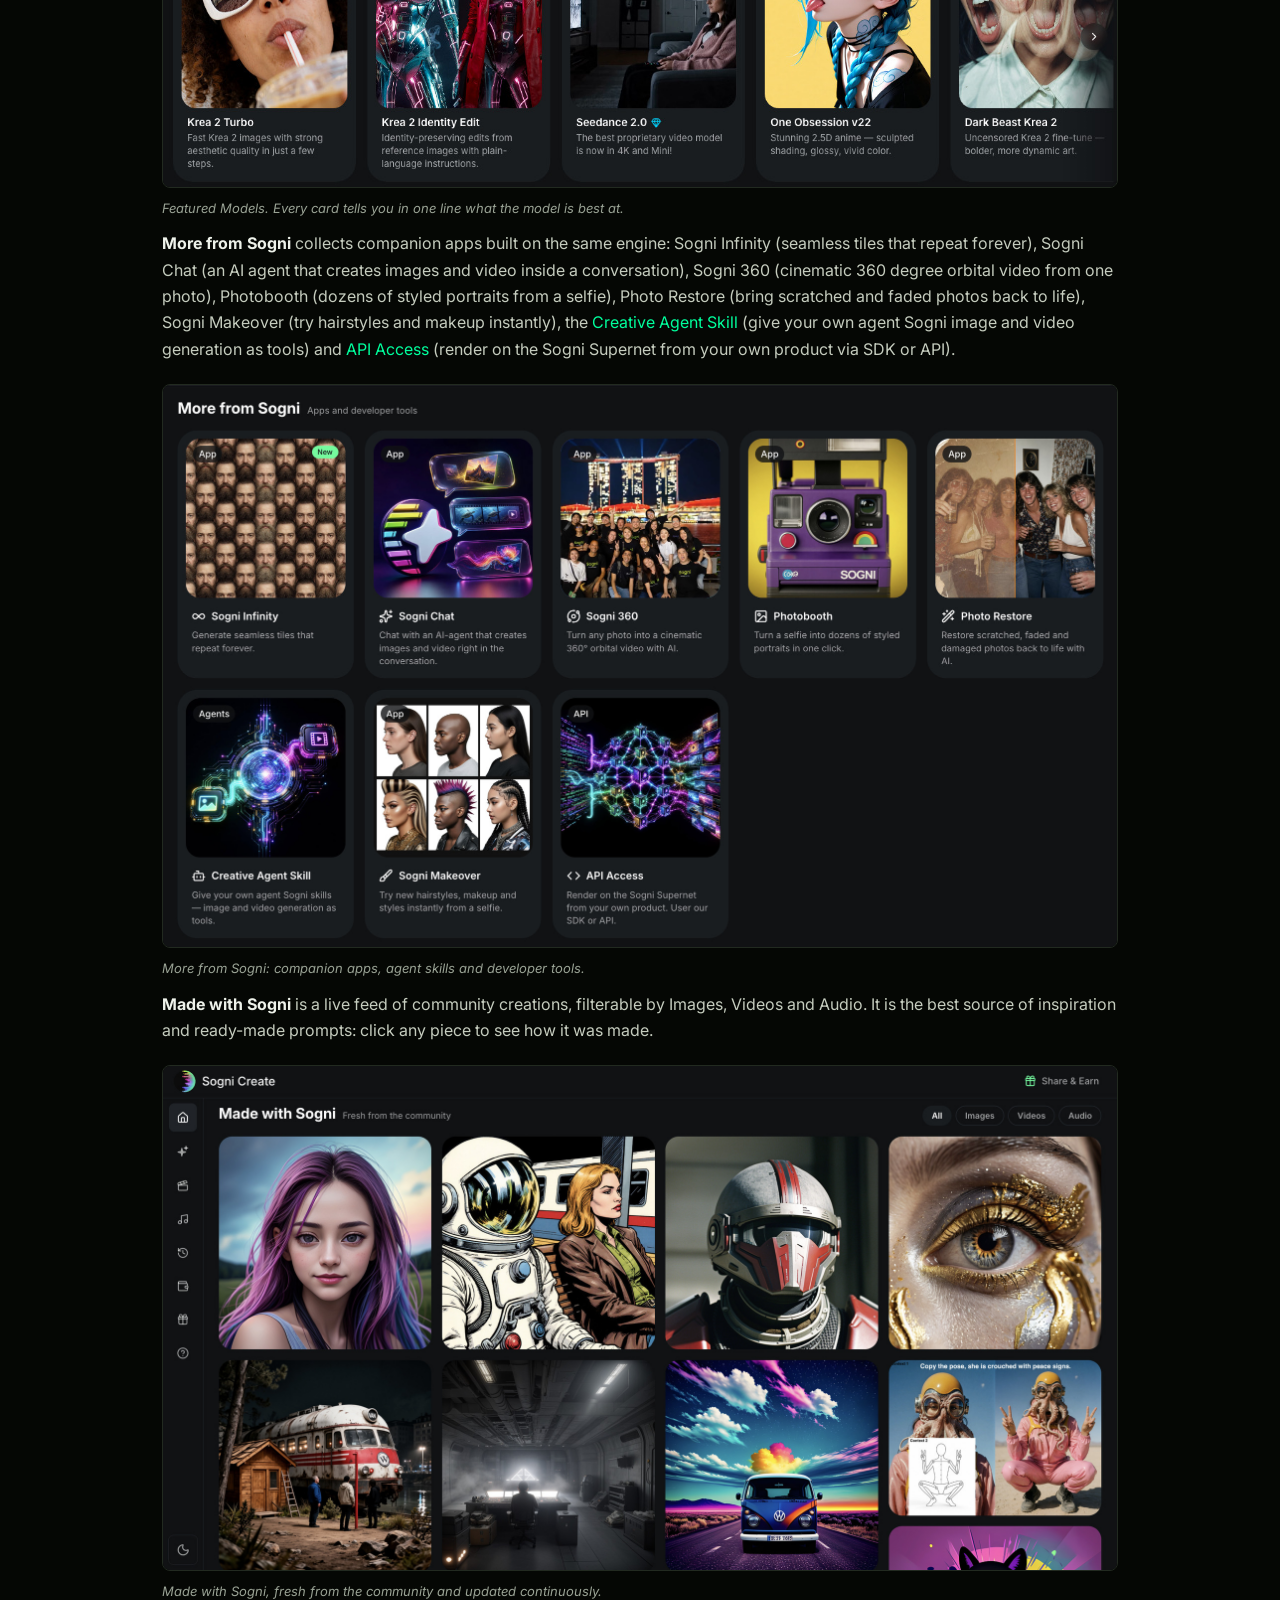
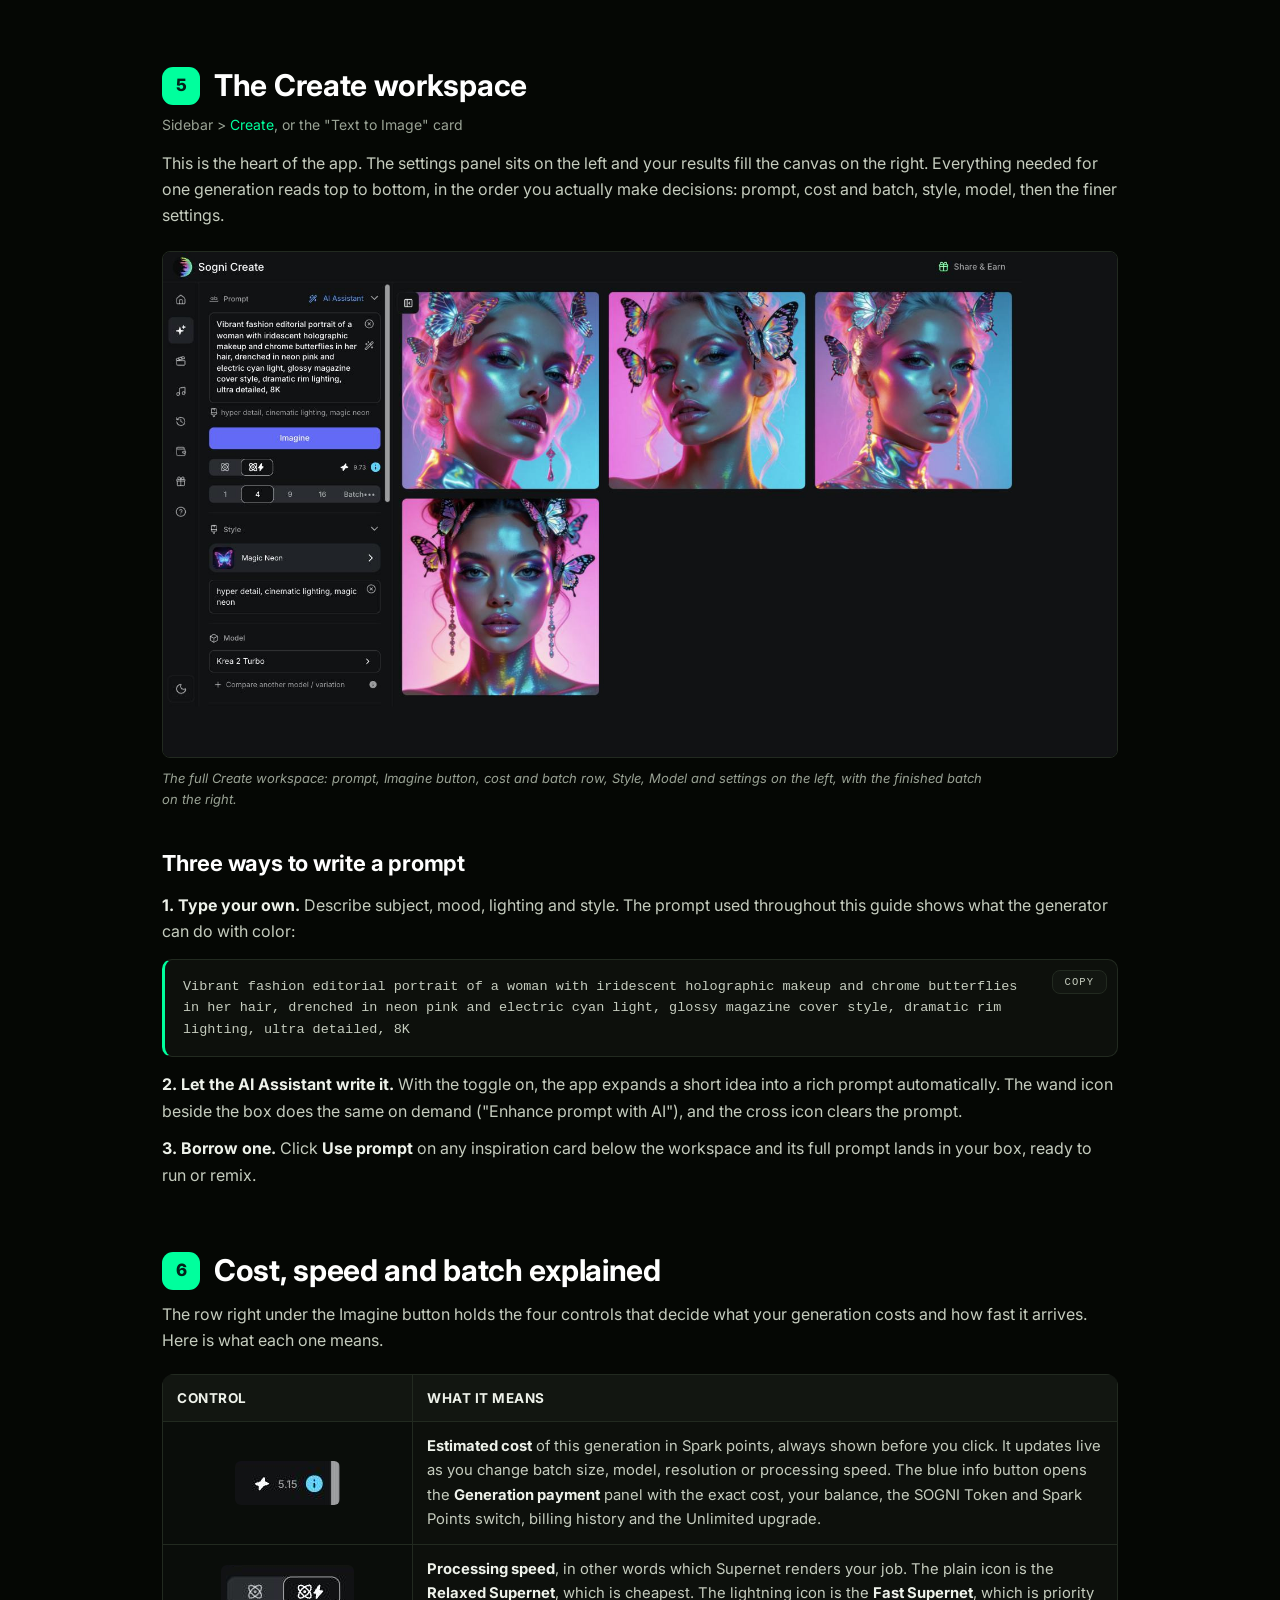
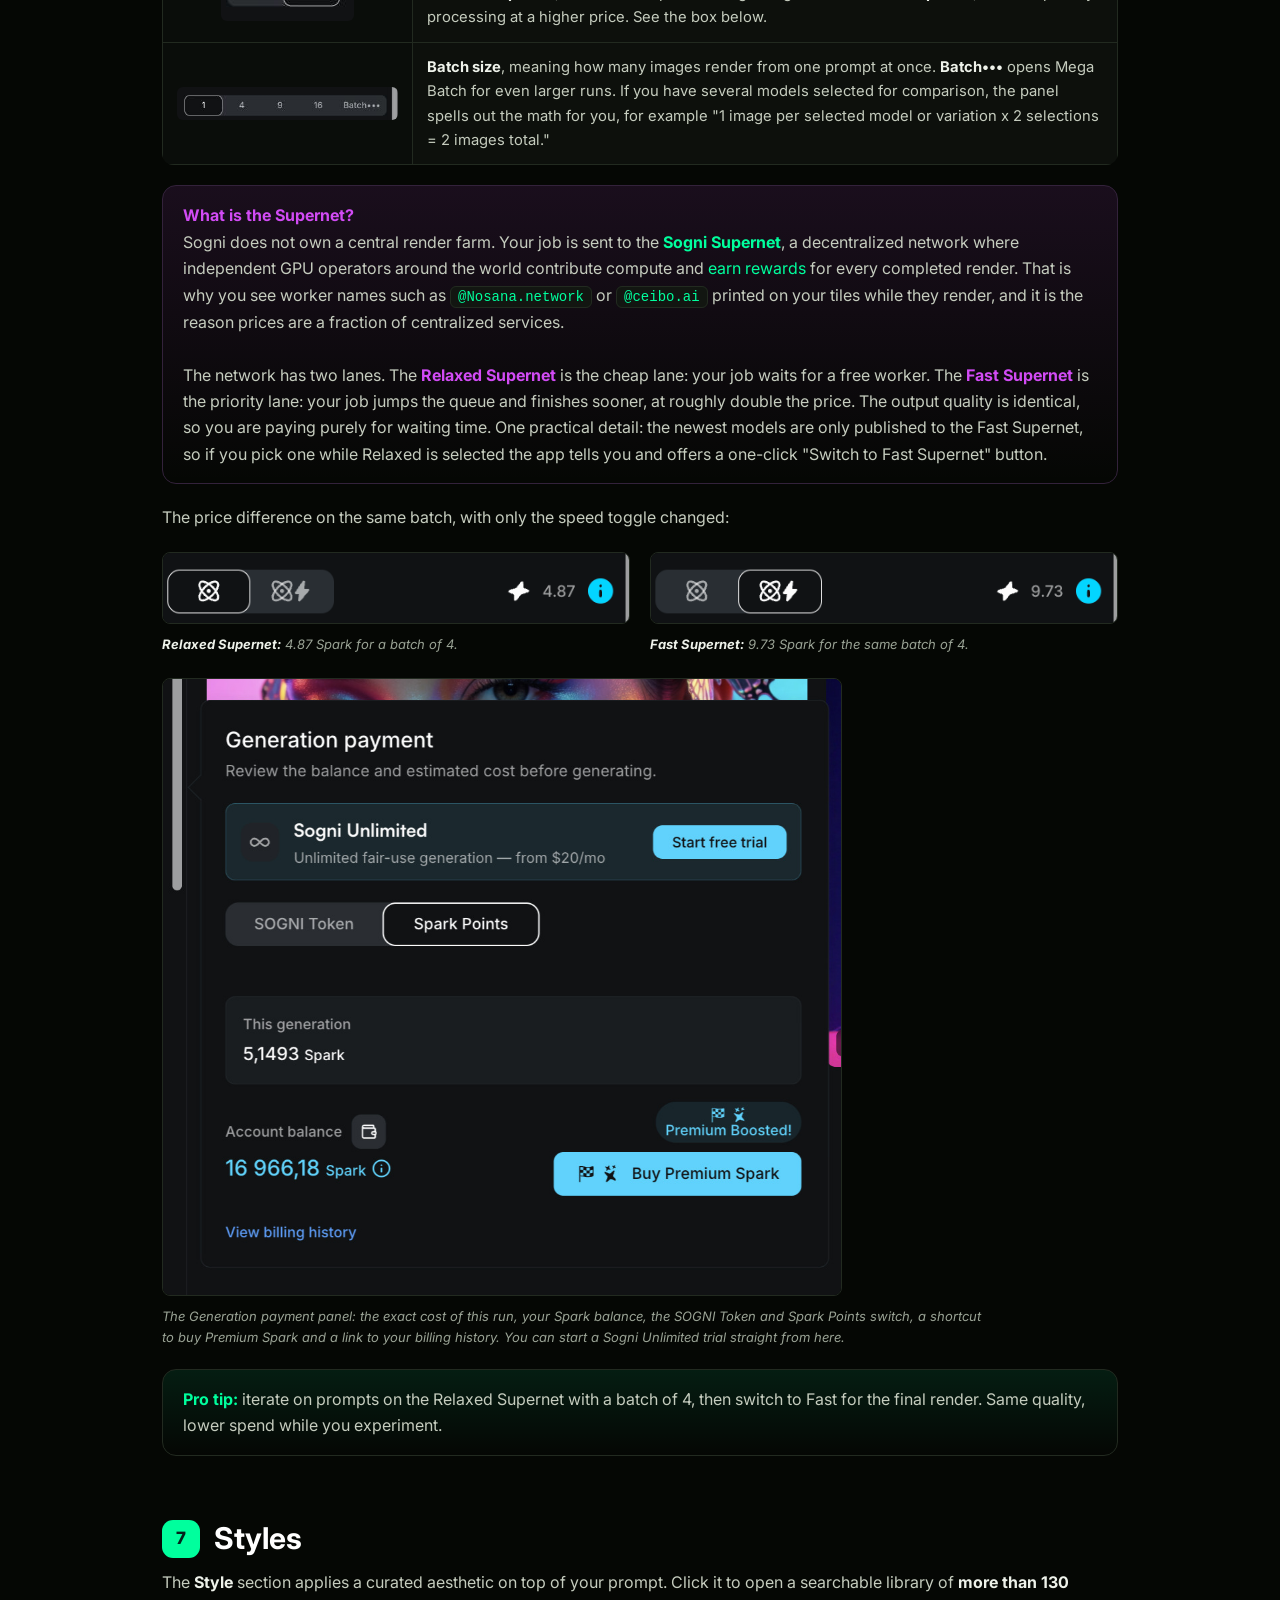
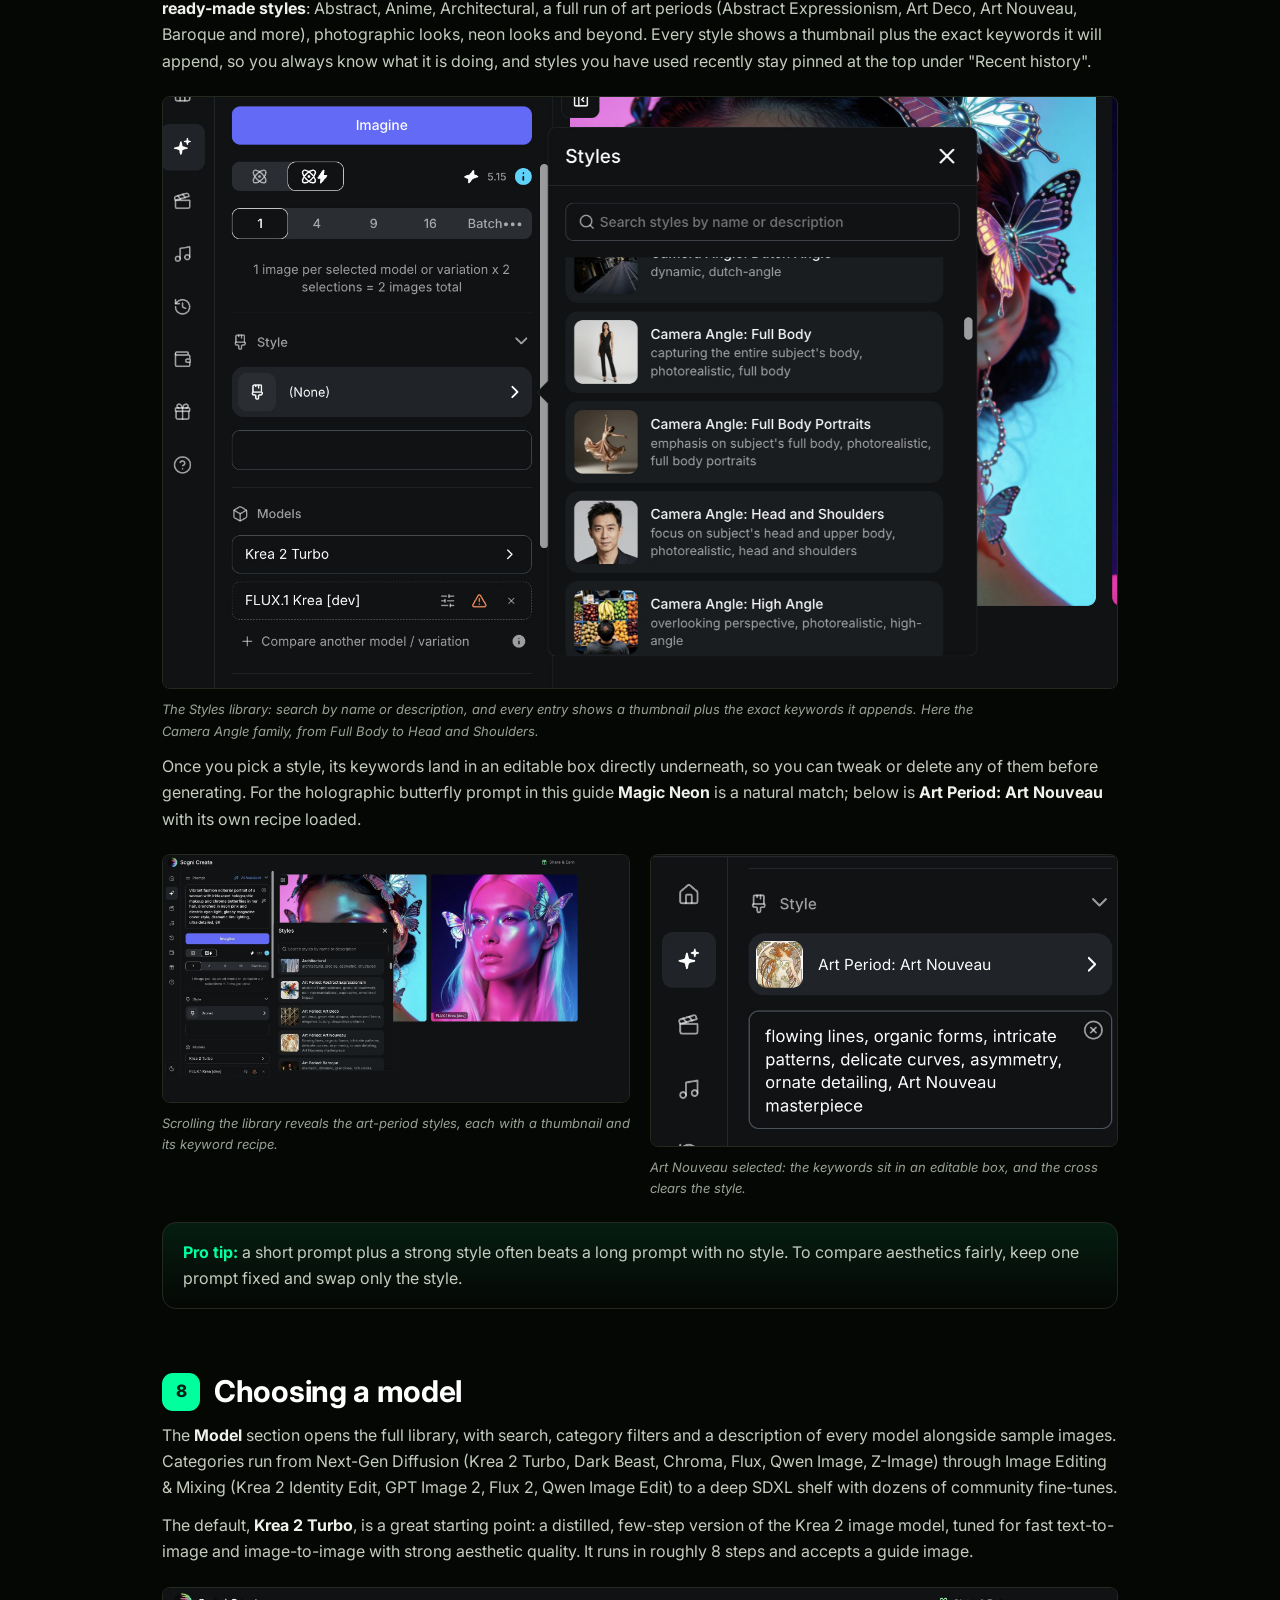
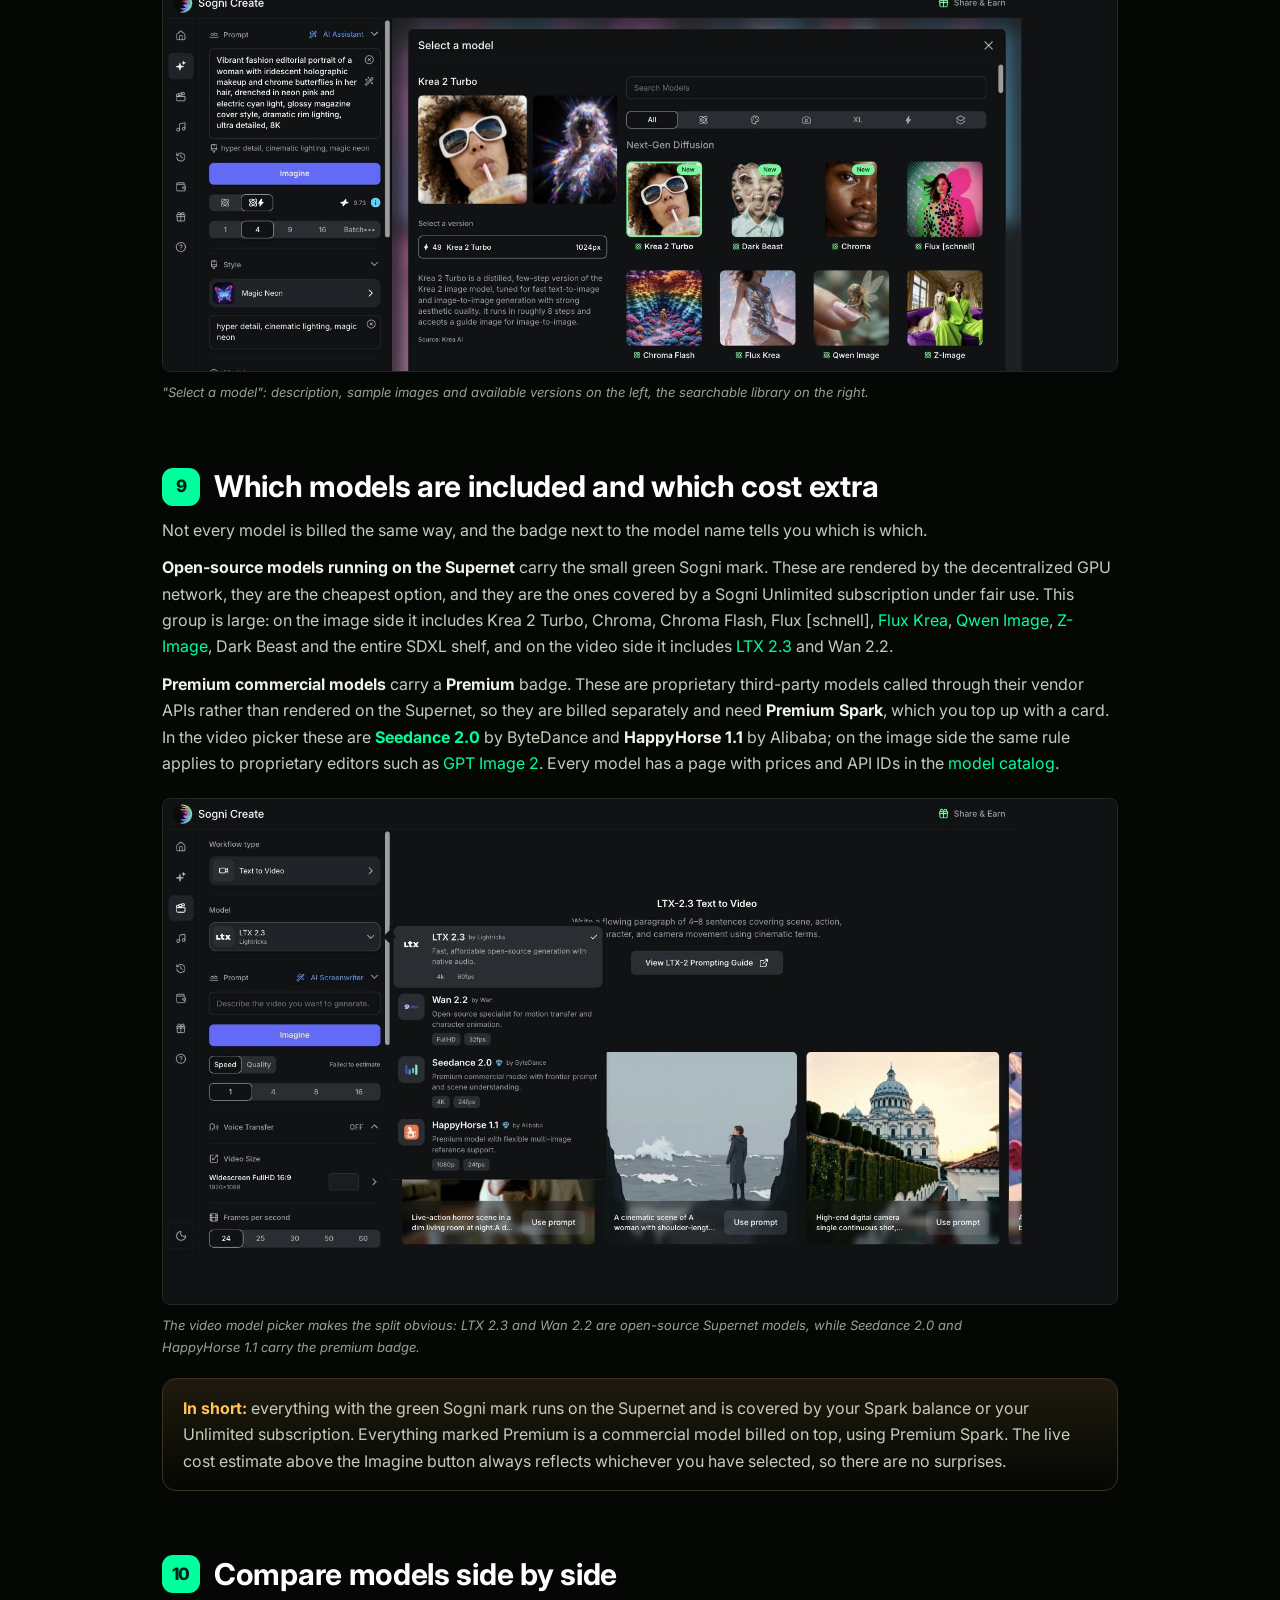
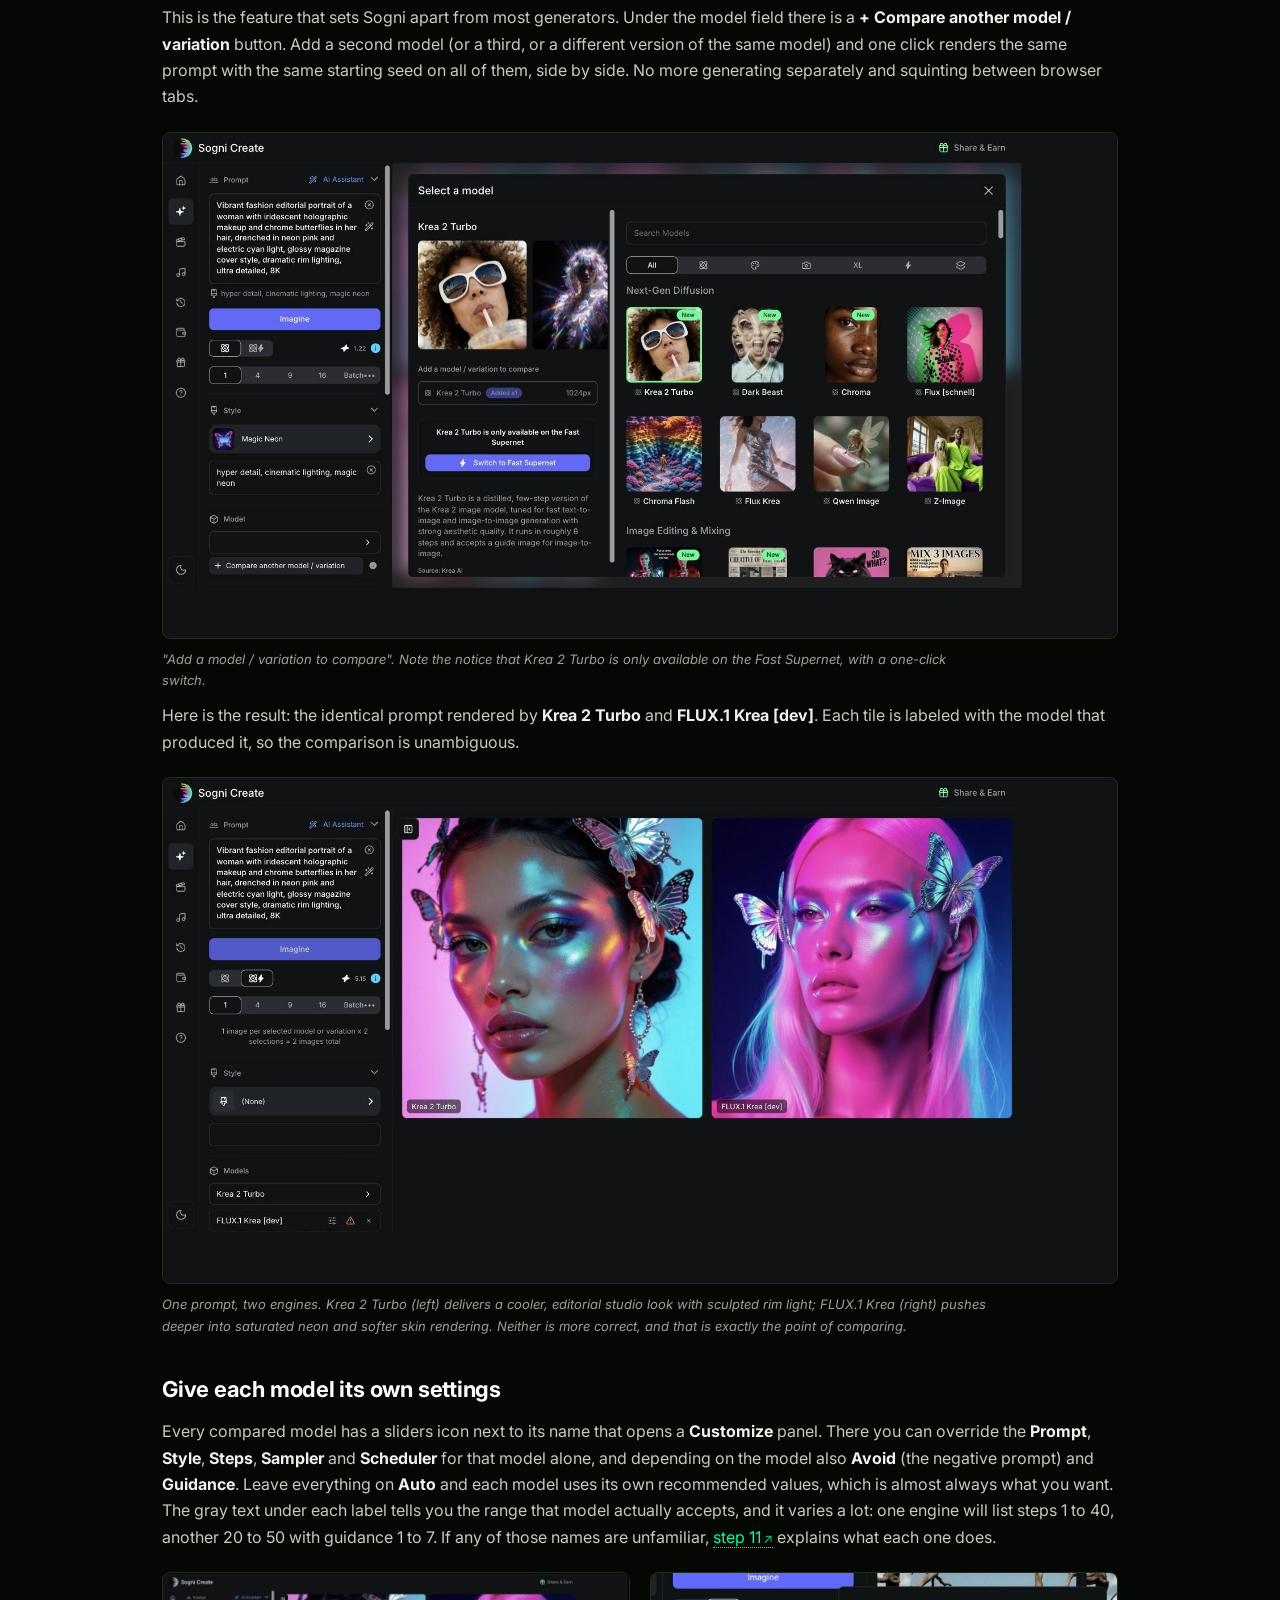
==== commit a324155c: "Restore four-column Agent media grid" ====
--- a/onboarding/index.html
+++ b/onboarding/index.html
@@ -133,7 +133,7 @@
   .agent-result-wall{margin-top:12px;background:transparent;border-top:0}
   .agent-result-caption{padding:9px 12px 8px;color:var(--accent);font:800 9px/1 ui-monospace,SFMono-Regular,Menlo,monospace;
     letter-spacing:.13em;text-align:center;text-transform:uppercase}
-  .agent-result-grid{display:grid;grid-template-columns:repeat(6,minmax(0,1fr));gap:2px;padding:0 2px 2px;background:#050705}
+  .agent-result-grid{display:grid;grid-template-columns:repeat(4,minmax(0,1fr));gap:2px;padding:0 2px 2px;background:#050705}
   .agent-result-tile{position:relative;overflow:hidden;aspect-ratio:16/9;background:#0a0d0a}
   .agent-result-image,.agent-result-video,.agent-result-poster{display:block;width:100%;height:100%;aspect-ratio:16/9;object-fit:contain;background:#0a0d0a}
   .agent-result-poster{display:none}
